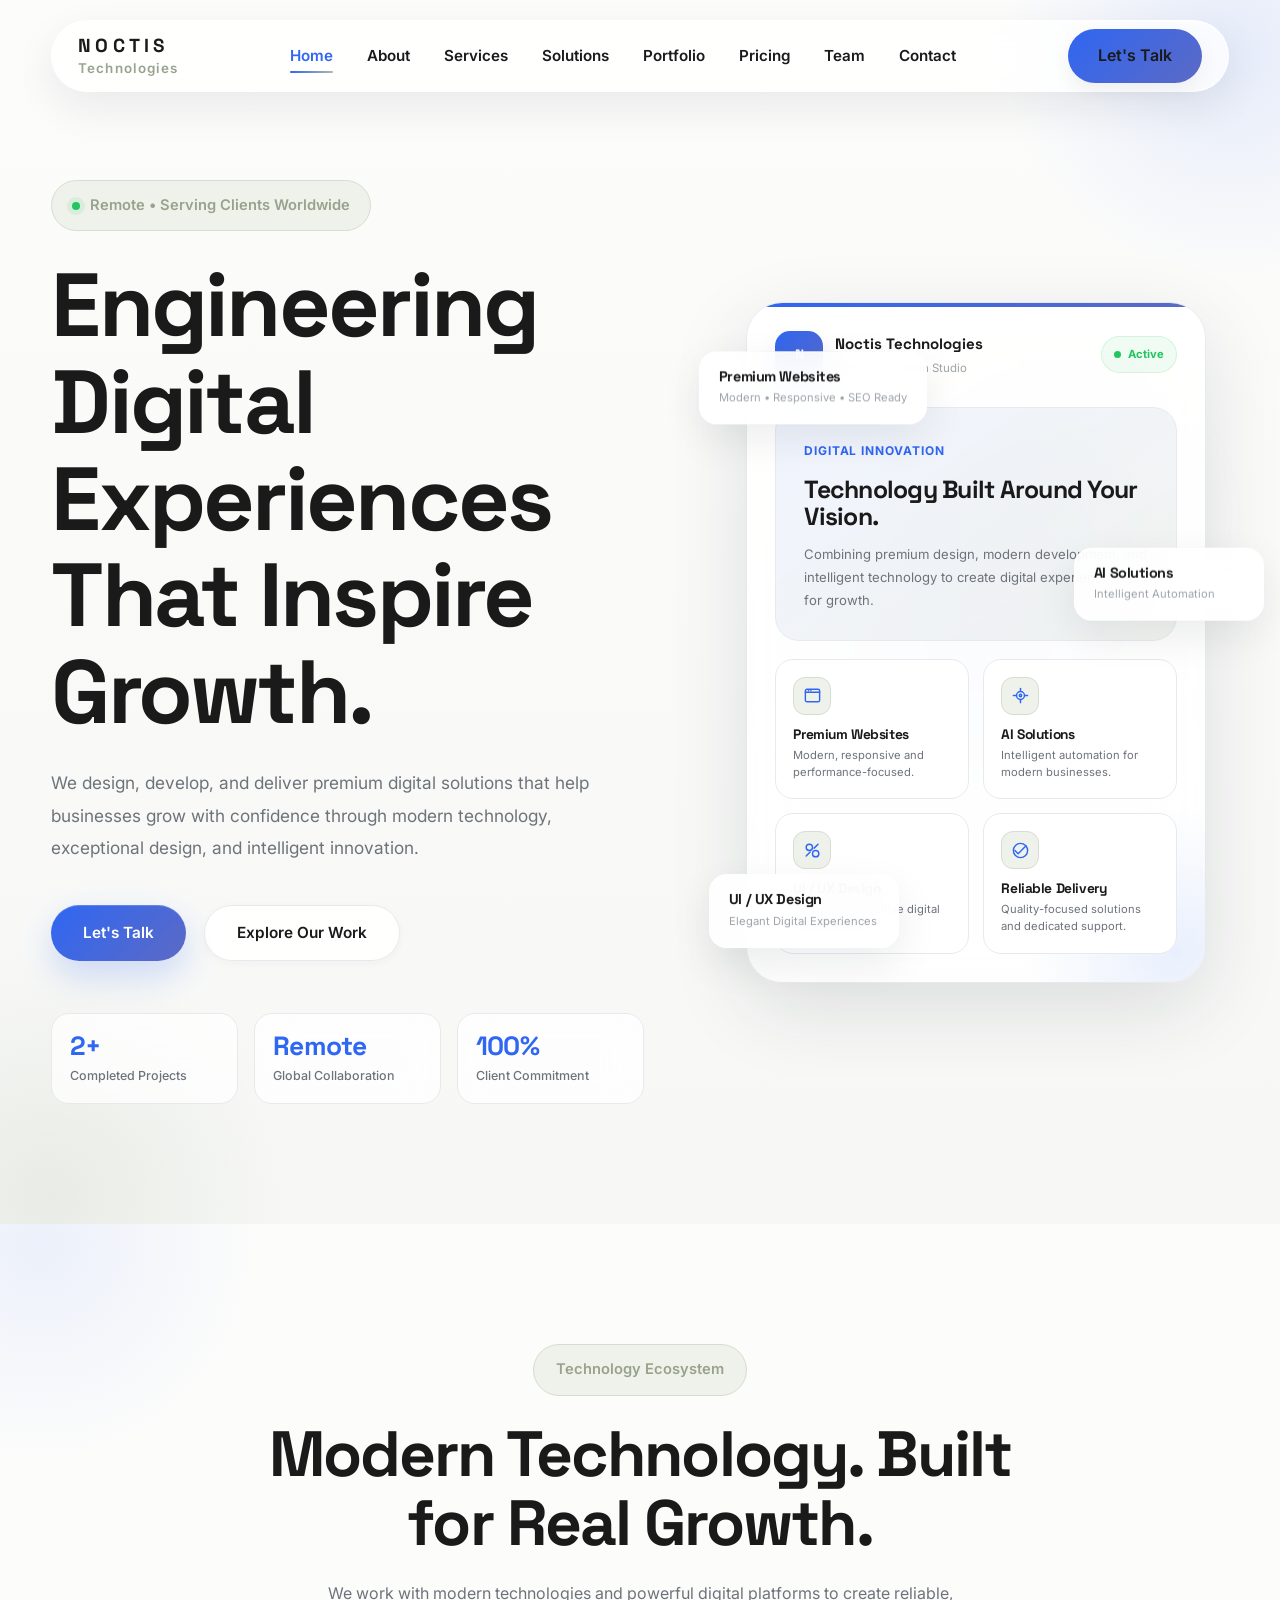
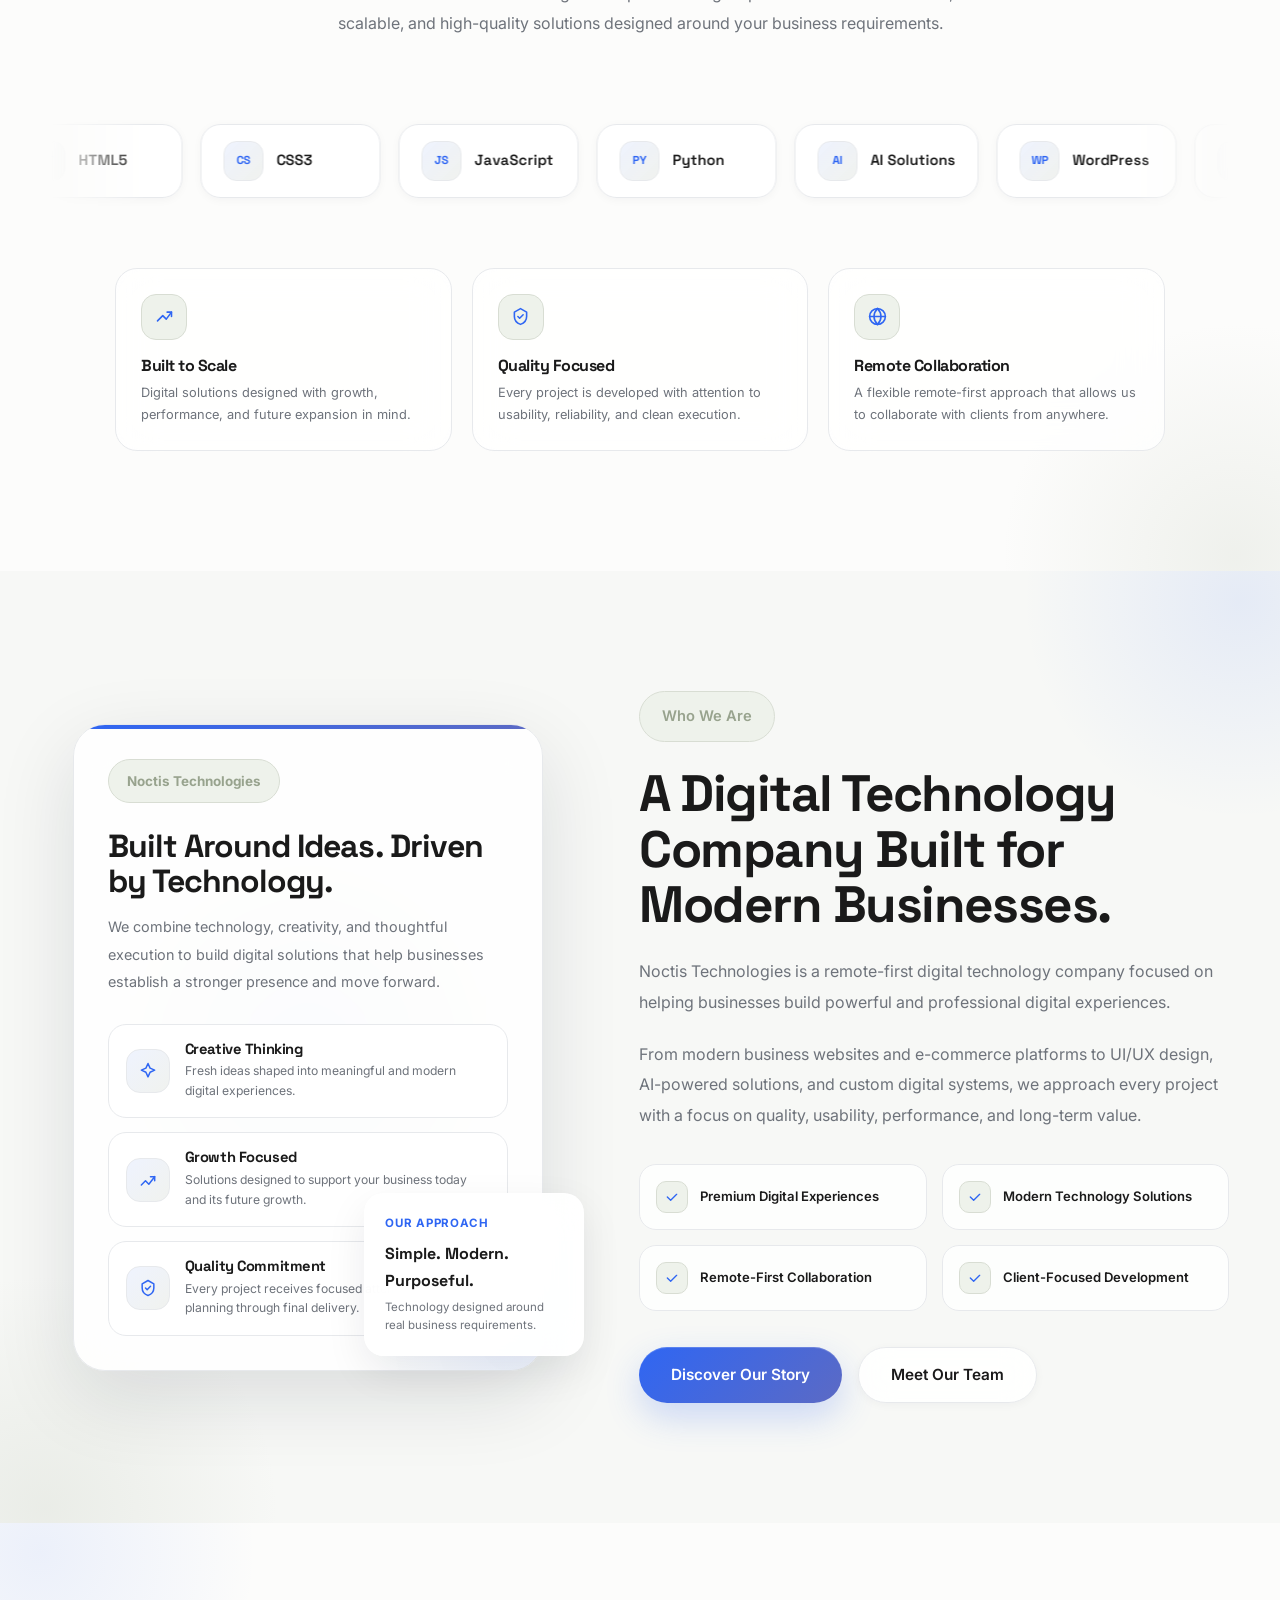
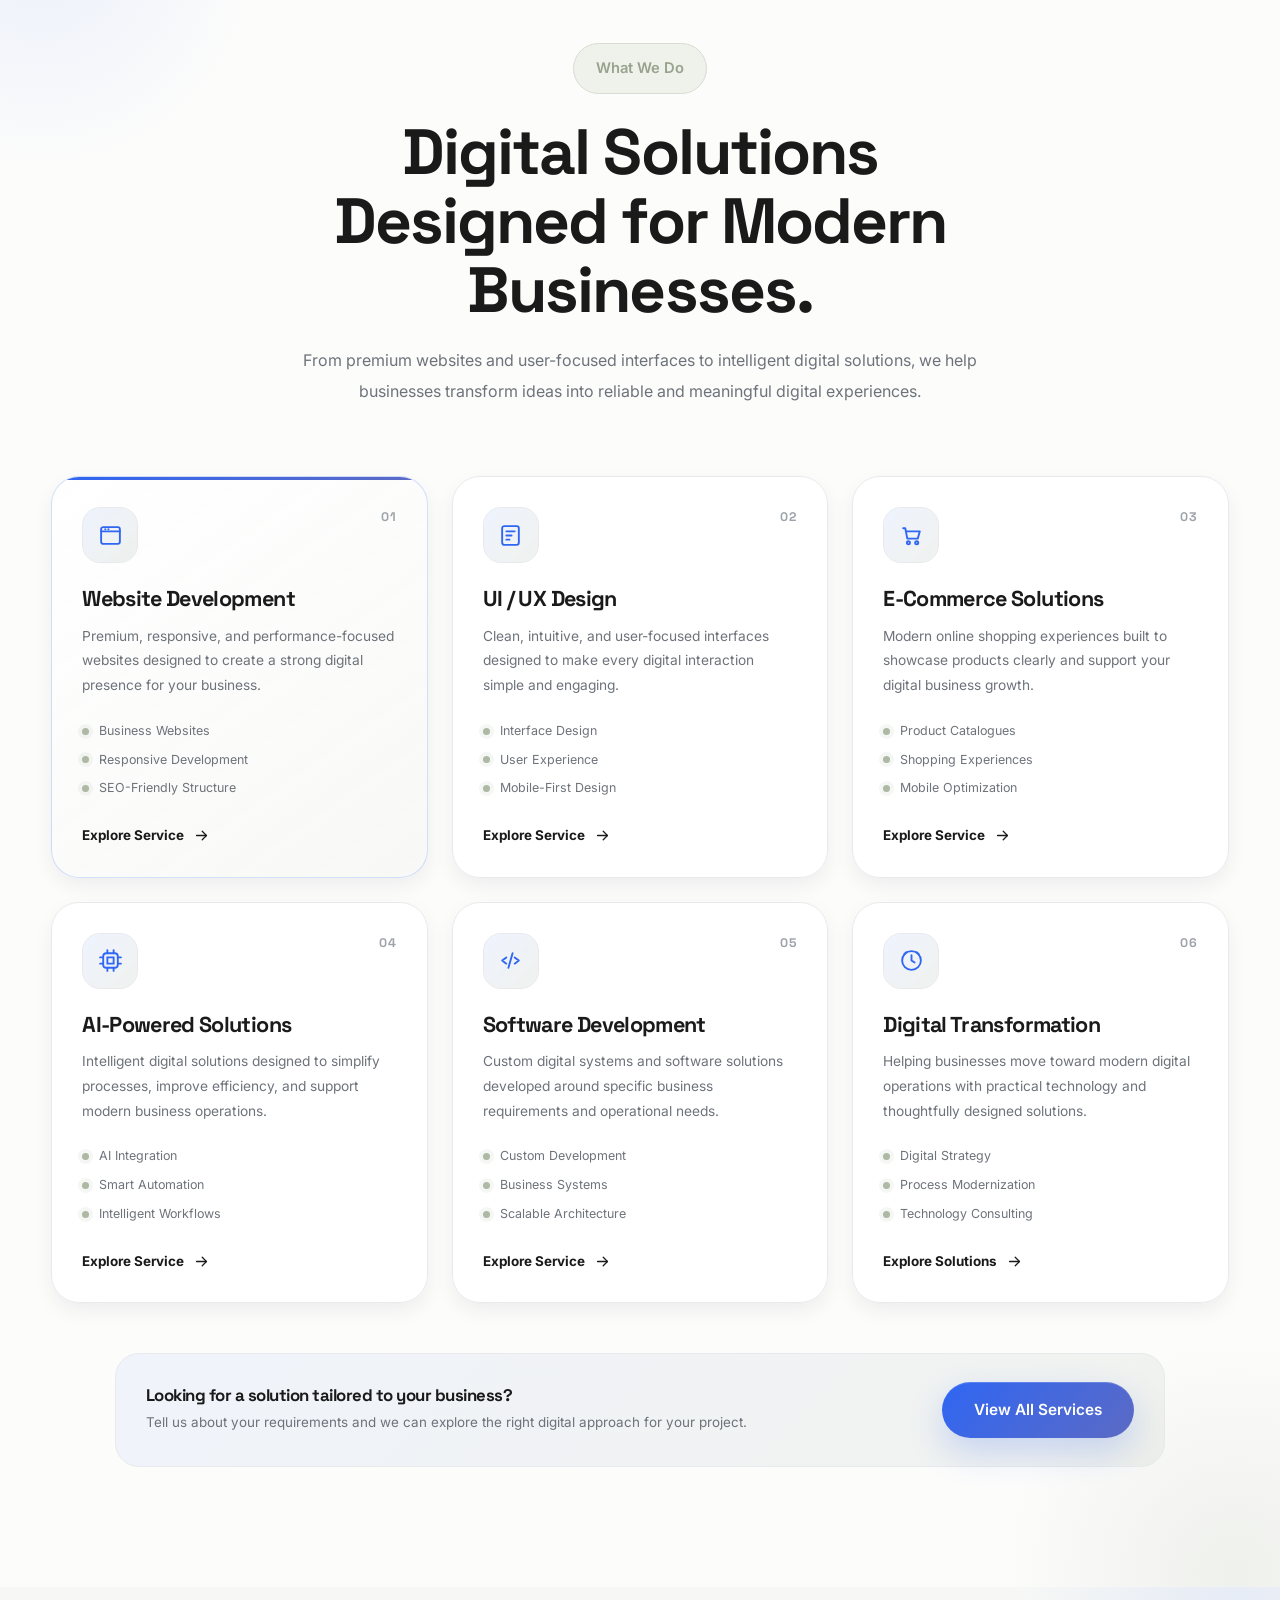
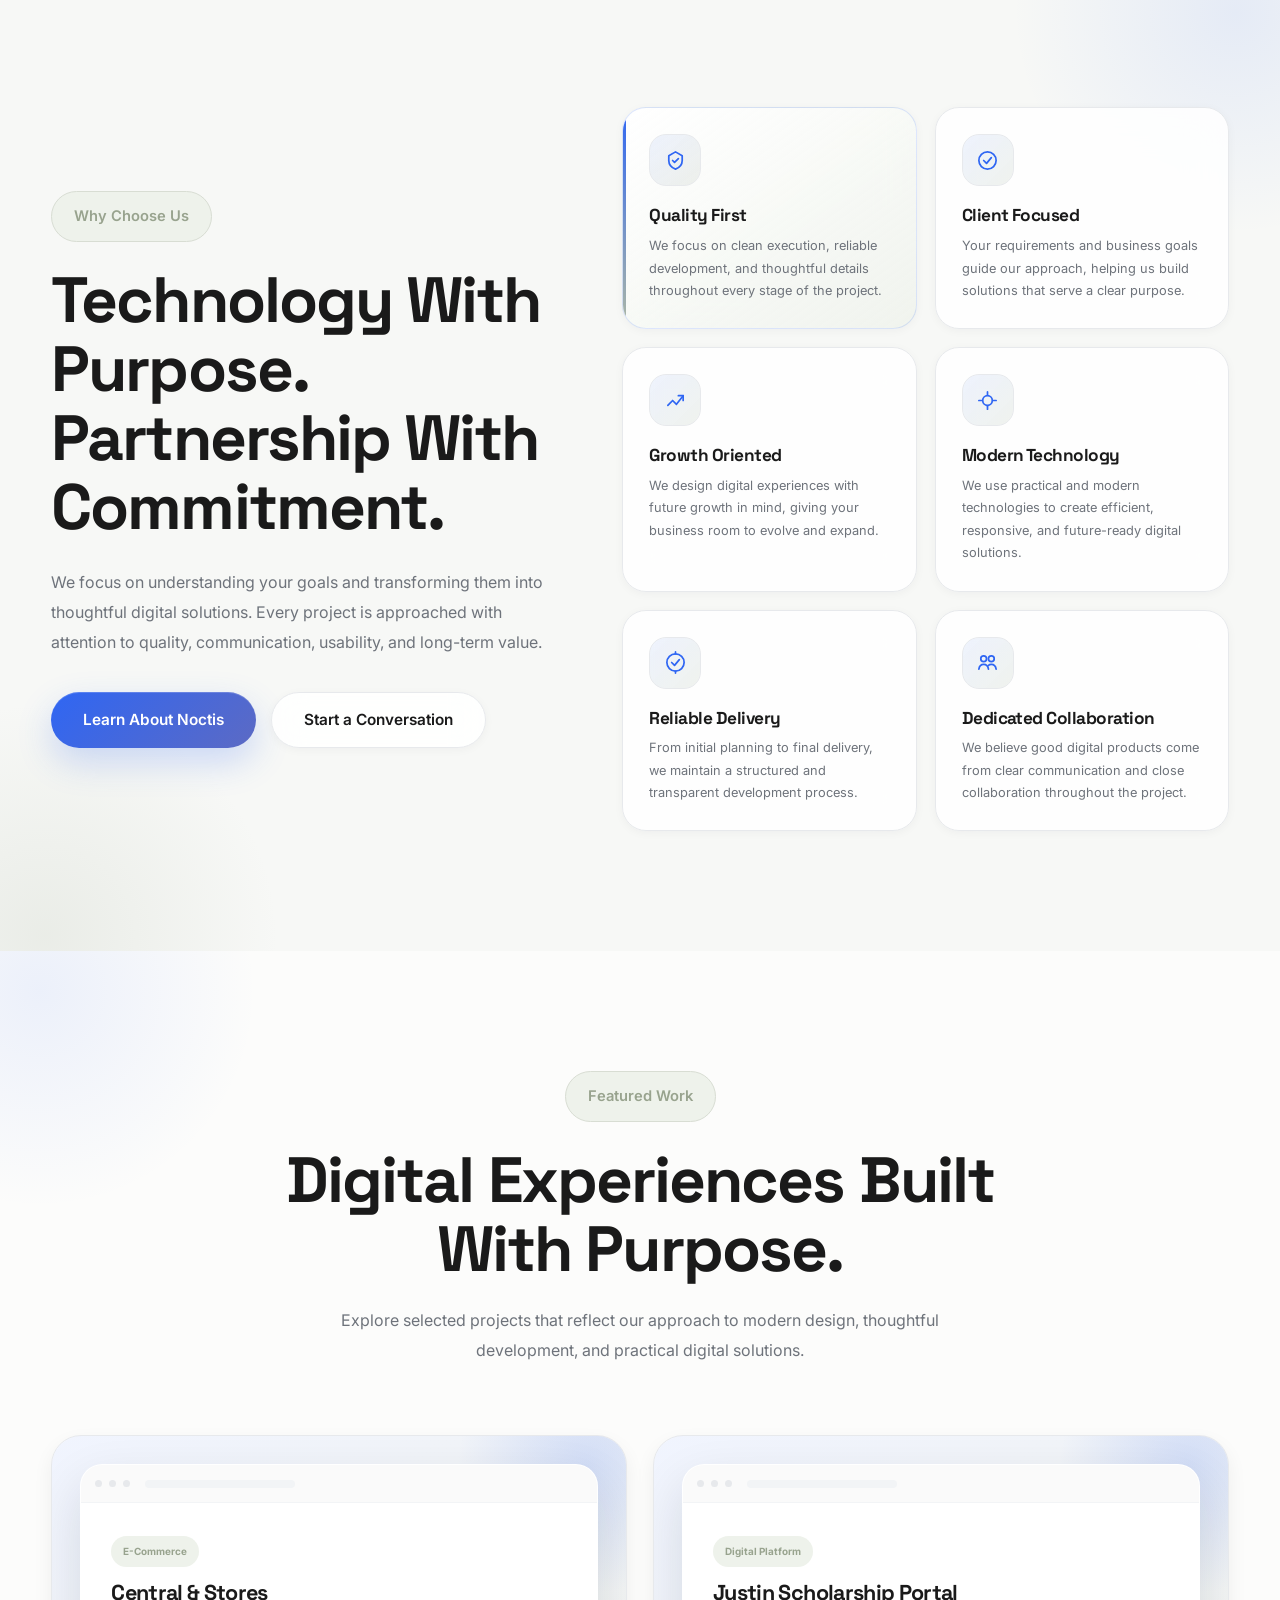
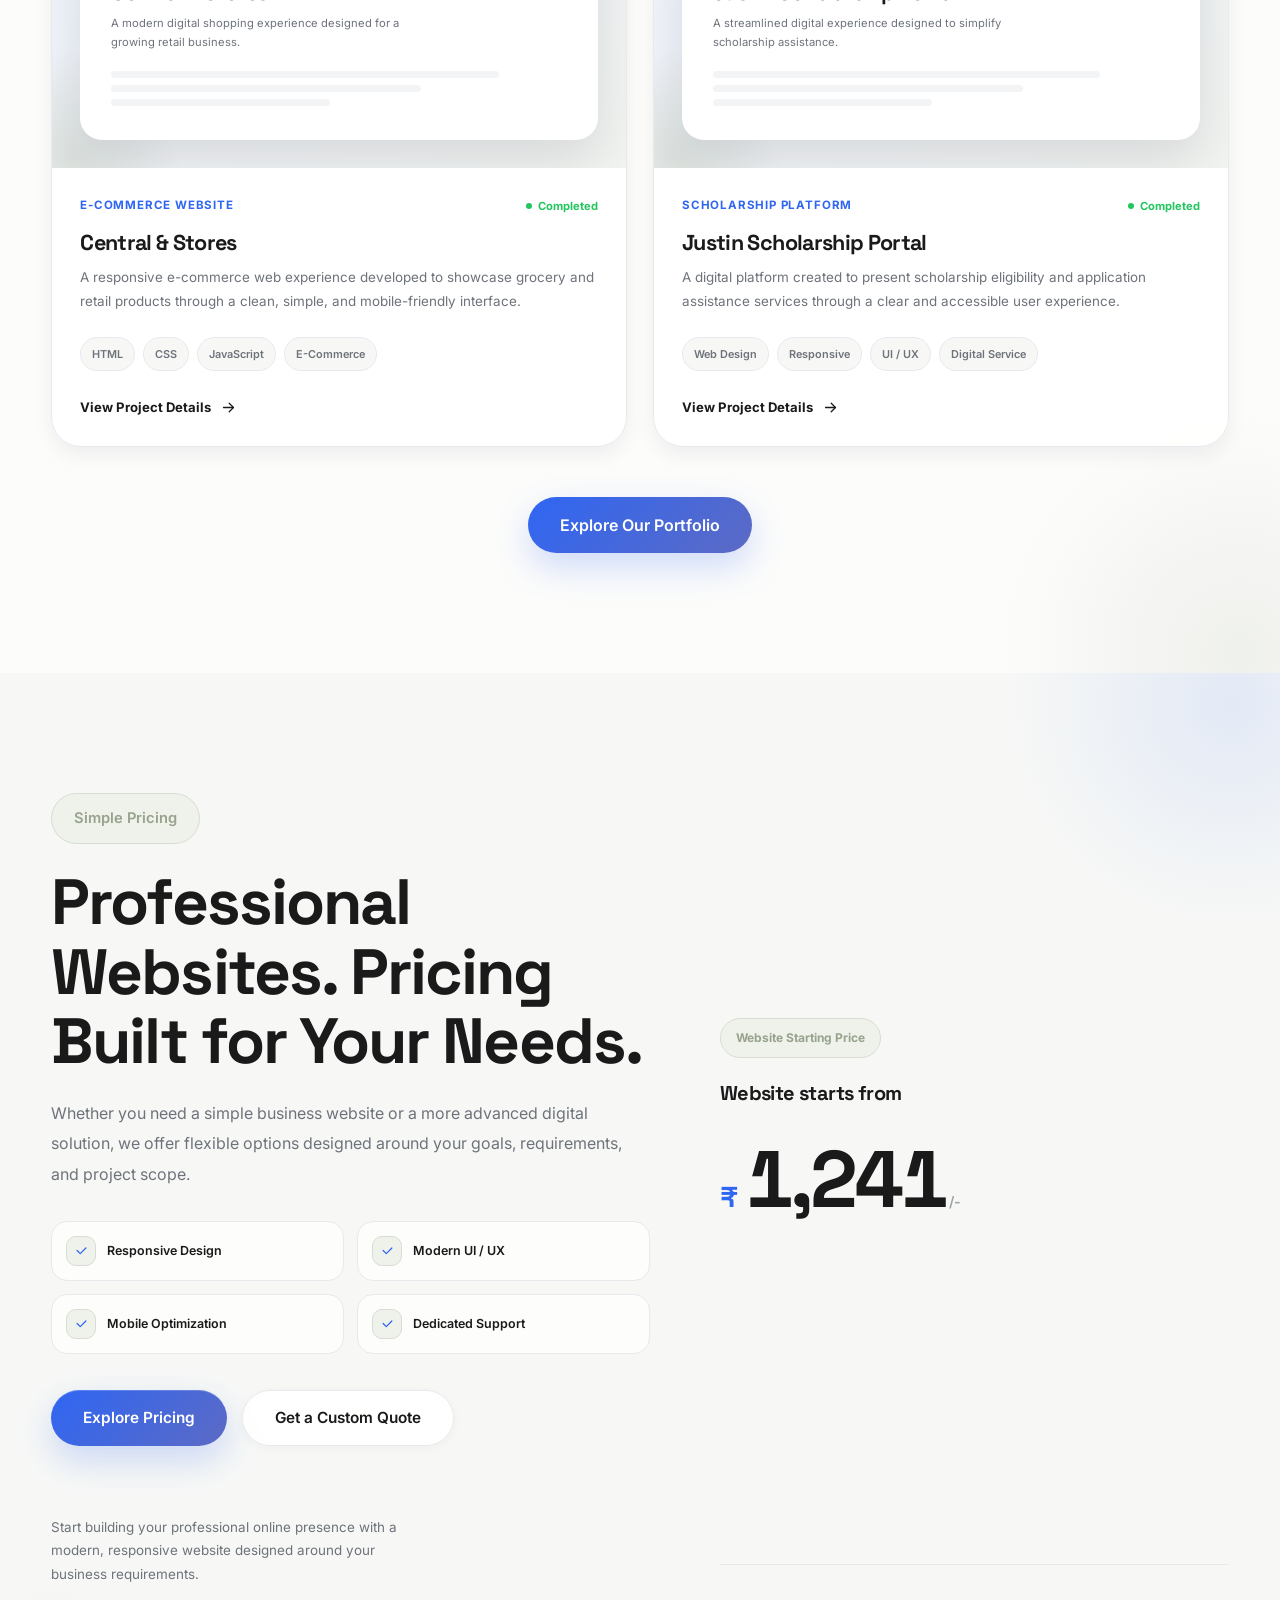
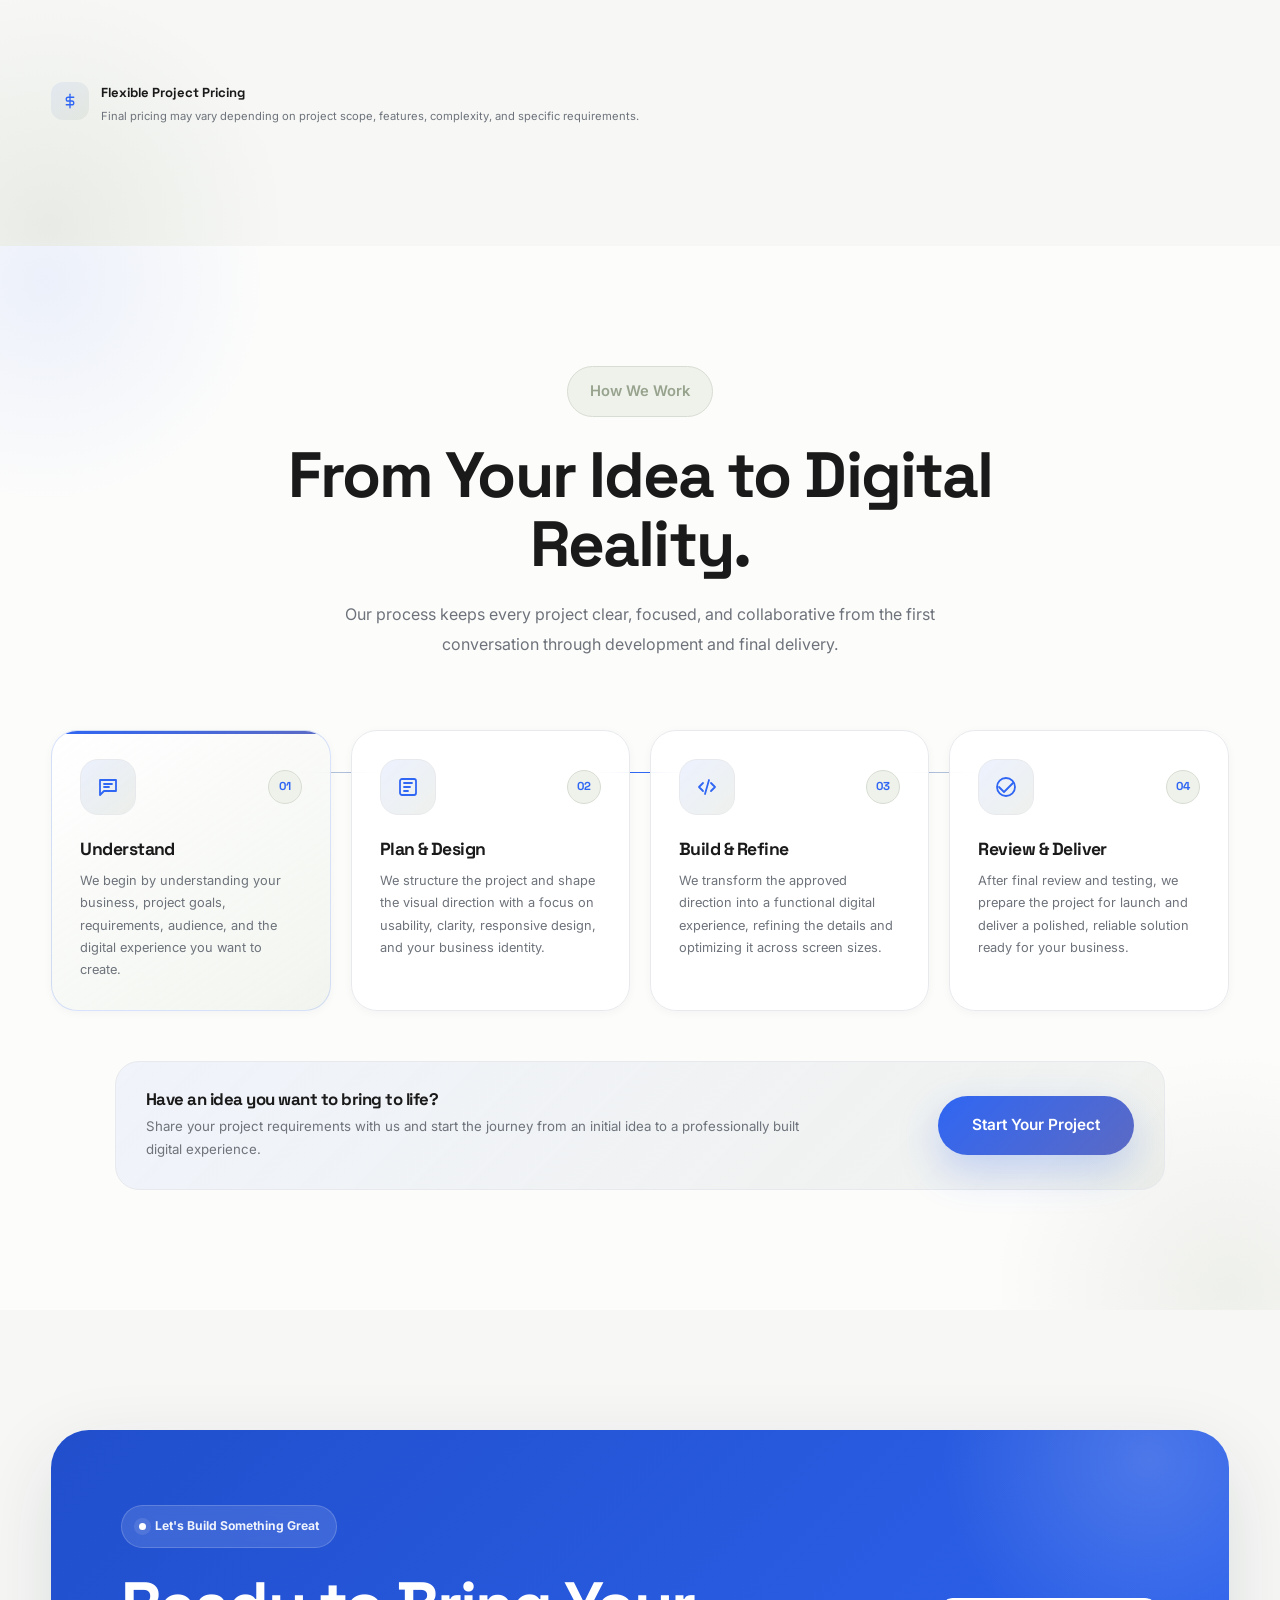
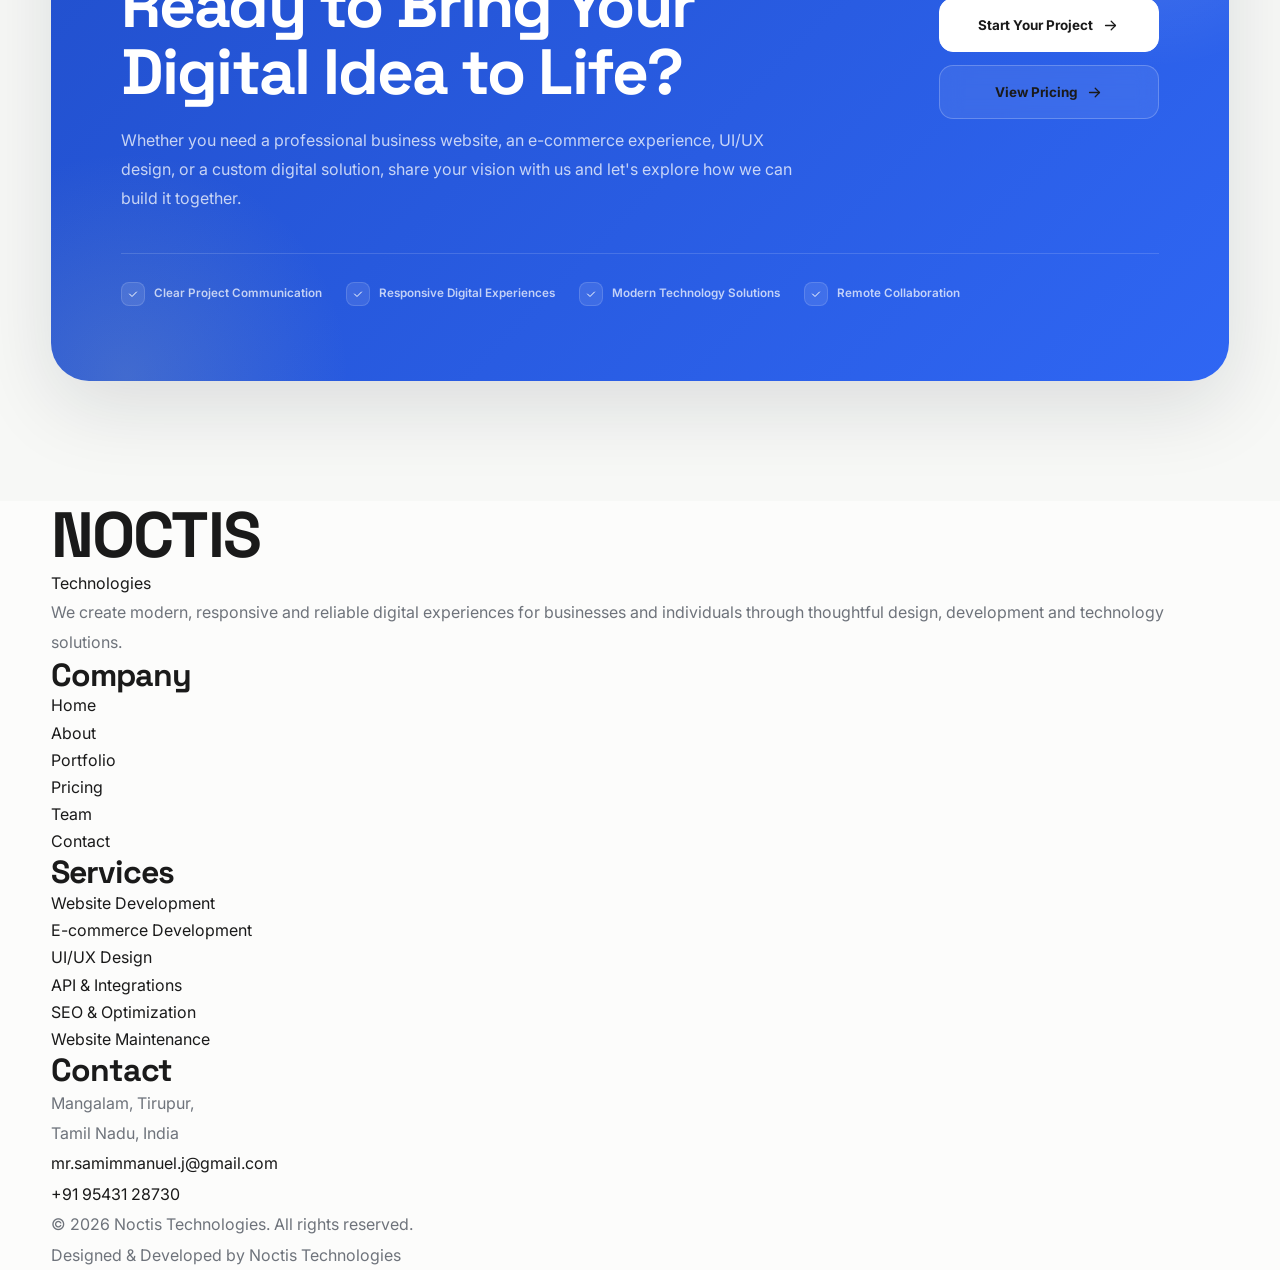
==== index.html @ 84b6fd51 "Add files via upload" ====
<!DOCTYPE html>
<html lang="en">
<html><!--==================================================
BASIC META
==================================================-->

<meta charset="UTF-8">

<meta name="viewport"
      content="width=device-width, initial-scale=1.0">

<meta http-equiv="X-UA-Compatible"
      content="IE=edge">

<meta name="theme-color"
      content="#2F66F3">

<meta name="description"
<!-- ==================================================
SEO
================================================== -->

<title>Noctis Technologies | Premium Website Development & Digital Solutions</title>

<meta name="google-site-verification" content="A7ccK12S5lemNciqip-s72KateKtj9omTggVW0_fXbI">

<meta name="description"
content="Noctis Technologies delivers premium website development, UI/UX design, AI-powered digital solutions, business websites, e-commerce platforms and custom web applications for businesses worldwide.">

<meta name="keywords"
content="Noctis Technologies, Website Development, Web Design, UI UX Design, AI Solutions, Business Website, E-Commerce Website, Digital Solutions, Tiruppur Web Developer, Dindigul Web Developer">

<meta name="robots"
content="index, follow, max-image-preview:large">

<meta name="author"
content="Noctis Technologies">

<meta name="theme-color"
content="#2F66F3">

<link rel="canonical"
href="https://www.noctistechnologies.gt.tc/">

<!-- Open Graph -->

<meta property="og:type"
content="website">

<meta property="og:site_name"
content="Noctis Technologies">

<meta property="og:title"
content="Noctis Technologies | Premium Website Development & Digital Solutions">

<meta property="og:description"
content="Engineering Digital Experiences That Inspire Growth. Premium websites, AI solutions and digital technology for modern businesses.">

<meta property="og:url"
content="https://www.noctistechnologies.gt.tc/">

<!-- Twitter -->

<meta name="twitter:card"
content="summary_large_image">

<meta name="twitter:title"
content="Noctis Technologies | Premium Website Development & Digital Solutions">

<meta name="twitter:description"
content="Premium websites, AI solutions and digital experiences built for businesses worldwide.">

<!-- Structured Data -->

<script type="application/ld+json">
{
  "@context":"https://schema.org",
  "@type":"ProfessionalService",
  "name":"Noctis Technologies",
  "url":"https://www.noctistechnologies.gt.tc/",
  "description":"Premium website development, UI/UX design, AI-powered digital solutions and business websites.",
  "founder":{
    "@type":"Person",
    "name":"Sam Immanuel J"
  },
  "areaServed":"Worldwide",
  "serviceType":[
    "Website Development",
    "UI/UX Design",
    "Business Website Development",
    "E-Commerce Development",
    "Landing Page Development",
    "Portfolio Website Development",
    "SEO",
    "AI Solutions"
  ]
}
</script>
<!--==================================================
GOOGLE FONTS
==================================================-->

<link rel="preconnect"
      href="https://fonts.googleapis.com">

<link rel="preconnect"
      href="https://fonts.gstatic.com"
      crossorigin>

<link href="https://fonts.googleapis.com/css2?family=Inter:wght@300;400;500;600;700;800&family=Space+Grotesk:wght@400;500;600;700&display=swap"
      rel="stylesheet">

  <link rel="stylesheet" href="navigation.css">
  
<link rel="stylesheet" href="footer.css">
  <link rel="stylesheet" href="button.css">

  

<!--==================================================
FAVICON
==================================================-->

<link rel="icon"
      type="image/svg+xml"
      href="favicon.svg">


<!--==================================================
CSS
==================================================-->

<style>

/*==================================================
ROOT VARIABLES
==================================================*/

:root{

    /*==================================================
    BRAND COLORS
    ==================================================*/

    --primary:#2F66F3;
    --primary-light:#5A8CFF;
    --primary-dark:#214FCC;

    --secondary:#5C6AC4;

    /*==================================================
    SAGE ACCENT
    ==================================================*/

    --sage:#AEB8A4;
    --sage-dark:#98A38E;
    --sage-light:#D8DDD3;
    --sage-soft:#EEF2EB;

    /*==================================================
    BACKGROUNDS
    ==================================================*/

    --background:#FCFCFB;
    --section:#F7F8F6;
    --surface:#FFFFFF;
    --card:#FFFFFF;

    /*==================================================
    TEXT
    ==================================================*/

    --text:#1A1A1A;
    --text-light:#6E737B;
    --text-muted:#9EA3AA;

    /*==================================================
    STATUS
    ==================================================*/

    --success:#22C55E;
    --warning:#F59E0B;
    --danger:#EF4444;

    /*==================================================
    BORDERS
    ==================================================*/

    --border:#E7E9EC;
    --divider:#F2F4F6;

    /*==================================================
    SHADOWS
    ==================================================*/

    --shadow-xs:0 2px 10px rgba(17,24,39,.04);

    --shadow-sm:0 8px 20px rgba(17,24,39,.06);

    --shadow:0 15px 40px rgba(17,24,39,.08);

    --shadow-lg:0 25px 80px rgba(17,24,39,.12);

    /*==================================================
    GLOW
    ==================================================*/

    --blue-glow:0 0 60px rgba(47,102,243,.18);

    --sage-glow:0 0 60px rgba(174,184,164,.20);

    /*==================================================
    GLASS
    ==================================================*/

    --glass:rgba(255,255,255,.72);

    --glass-border:rgba(255,255,255,.65);

    --blur:blur(22px);

    /*==================================================
    BORDER RADIUS
    ==================================================*/

    --radius-xs:12px;
    --radius-sm:18px;
    --radius:24px;
    --radius-lg:32px;
    --radius-xl:40px;

    /*==================================================
    SPACING
    ==================================================*/

    --space-1:8px;
    --space-2:16px;
    --space-3:24px;
    --space-4:32px;
    --space-5:48px;
    --space-6:64px;
    --space-7:96px;
    --space-8:120px;

    /*==================================================
    LAYOUT
    ==================================================*/

    --container:1320px;

    --header-height:90px;

    /*==================================================
    ANIMATION
    ==================================================*/

    --transition:.35s ease;

}

/* =========================
   GLOBAL LINK STYLES
========================= */

a,
a:link,
a:visited{
    color:var(--text) !important;
    text-decoration:none !important;
}

a:hover{
    color:var(--primary) !important;
}

nav a,
.mobile-menu a,
.footer a{
    color:var(--text) !important;
}

nav a.active,
.mobile-menu a.active{
    color:var(--primary) !important;
}

*{
    -webkit-tap-highlight-color:transparent;
  }

/*==================================================
RESET
==================================================*/

*,
*::before,
*::after{

    margin:0;

    padding:0;

    box-sizing:border-box;

}


html{

    font-size:16px;

    scroll-behavior:smooth;

    scroll-padding-top:var(--header-height);

}


body{

    font-family:"Inter",sans-serif;

    background:var(--background);

    color:var(--text);

    line-height:1.7;

    overflow-x:hidden;

    text-rendering:optimizeLegibility;

    -webkit-font-smoothing:antialiased;

    -moz-osx-font-smoothing:grayscale;

}


/*==================================================
TYPOGRAPHY
==================================================*/

h1,
h2,
h3,
h4,
h5,
h6{

    font-family:"Space Grotesk",sans-serif;

    font-weight:700;

    color:var(--text);

    line-height:1.08;

    letter-spacing:-.03em;

}


h1{

    font-size:clamp(3rem,8vw,6rem);

}


h2{

    font-size:clamp(2.3rem,5vw,4rem);

}


h3{

    font-size:clamp(1.45rem,3vw,2rem);

}


h4{

    font-size:1.15rem;

}


p{

    color:var(--text-light);

    font-size:1rem;

    line-height:1.9;

}


small{

    color:var(--text-muted);

}


strong{

    color:var(--text);

}


/*==================================================
ELEMENTS
==================================================*/

a{

    text-decoration:none;

    color:inherit;

    transition:var(--transition);

}


ul{

    list-style:none;

}


img{

    display:block;

    width:100%;

    height:auto;

}


svg{

    display:block;

    flex-shrink:0;

}


button{

    border:none;

    outline:none;

    background:none;

    font:inherit;

    cursor:pointer;

}


input,
textarea,
select{

    width:100%;

    border:none;

    outline:none;

    background:none;

    font:inherit;

}


/*==================================================
MAIN LAYOUT
==================================================*/

.container{

    width:min(92%,var(--container));

    margin-inline:auto;

}


section{

    position:relative;

    padding:120px 0;

}


/*==================================================
SHARED SECTION HEADING
==================================================*/

.section-heading{

    position:relative;

    z-index:2;

    max-width:760px;

    margin:0 auto 70px;

    text-align:center;

}


.section-badge{

    display:inline-flex;

    align-items:center;

    justify-content:center;

    padding:12px 22px;

    margin-bottom:24px;

    border-radius:999px;

    background:var(--sage-soft);

    border:1px solid var(--sage-light);

    color:var(--sage-dark);

    font-size:.92rem;

    font-weight:600;

}


.section-heading h2{

    margin-bottom:20px;

}


.section-heading p{

    max-width:680px;

    margin:auto;

}


/*==================================================
PRIMARY BUTTON
==================================================*/

.btn-primary{

    position:relative;

    display:inline-flex;

    align-items:center;

    justify-content:center;

    min-height:54px;

    padding:0 30px;

    border-radius:999px;

    background:linear-gradient(
        135deg,
        var(--primary),
        var(--secondary)
    );

    color:#fff;

    font-weight:600;

    box-shadow:var(--shadow-sm);

    transition:var(--transition);

    overflow:hidden;

}


.btn-primary:hover{

    transform:translateY(-4px);

    box-shadow:var(--shadow-lg);

}


/*==================================================
SECONDARY BUTTON
==================================================*/

.btn-secondary{

    position:relative;

    display:inline-flex;

    align-items:center;

    justify-content:center;

    min-height:54px;

    padding:0 30px;

    border-radius:999px;

    border:1px solid var(--border);

    background:#fff;

    color:var(--text);

    font-weight:600;

    transition:var(--transition);

    overflow:hidden;

}


.btn-secondary:hover{

    color:var(--primary);

    border-color:var(--primary);

    transform:translateY(-4px);

    box-shadow:var(--shadow-sm);

}


/*==================================================
TEXT SELECTION
==================================================*/

::selection{

    background:var(--primary);

    color:#fff;

}


/*==================================================
SCROLLBAR
==================================================*/

::-webkit-scrollbar{

    width:10px;

}


::-webkit-scrollbar-track{

    background:var(--section);

}


::-webkit-scrollbar-thumb{

    background:linear-gradient(
        var(--primary),
        var(--sage)
    );

    border-radius:999px;

}


/*==================================================
ACCESSIBILITY FOCUS
==================================================*/

:focus-visible{

    outline:3px solid rgba(47,102,243,.35);

    outline-offset:4px;

}


/*==================================================
GLOBAL RESPONSIVE
==================================================*/

@media(max-width:992px){

    .container{

        width:94%;

    }

}


@media(max-width:768px){

    section{

        padding:90px 0;

    }

}


@media(max-width:480px){

    html{

        font-size:15px;

    }

    section{

        padding:75px 0;

    }

    .section-heading{

        margin-bottom:50px;

    }

}
  /*==================================================
HEADER
==================================================*/

.header{

    position:fixed;

    top:0;

    left:0;

    width:100%;

    z-index:1000;

    padding:20px 0;

    transition:all .35s ease;

}

.header.scrolled{

    padding:14px 0;

}


/*==================================================
NAVBAR
==================================================*/

.navbar{

    display:flex;

    align-items:center;

    justify-content:space-between;

    gap:40px;

    height:72px;

    padding:0 26px;

    background:rgba(255,255,255,.78);

    backdrop-filter:blur(24px);

    -webkit-backdrop-filter:blur(24px);

    border:1px solid rgba(255,255,255,.65);

    border-radius:999px;

    box-shadow:
    var(--shadow),
    inset 0 1px rgba(255,255,255,.9);

}


/*==================================================
BRAND / LOGO
==================================================*/

.brand{

    display:flex;

    align-items:center;

    gap:14px;

    flex-shrink:0;

}

.brand img{

    width:48px;

    height:48px;

    object-fit:contain;

}


/*==================================================
BRAND TEXT
==================================================*/

.brand-text{

    display:flex;

    flex-direction:column;

    line-height:1;

}

.brand-title{

    font-family:"Space Grotesk",sans-serif;

    font-size:1.18rem;

    font-weight:700;

    letter-spacing:.22em;

    color:var(--text);

    text-transform:uppercase;

}

.brand-subtitle{

    margin-top:6px;

    font-size:.84rem;

    font-weight:600;

    color:var(--sage-dark);

    letter-spacing:.08em;

}


/*==================================================
DESKTOP NAVIGATION
==================================================*/

.nav-links{

    display:flex;

    align-items:center;

    gap:34px;

}

.nav-links li{

    list-style:none;

}

.nav-links a{

    position:relative;

    font-size:.95rem;

    font-weight:600;

    color:var(--text-light);

    transition:.35s;

}

.nav-links a:hover,
.nav-links a.active{

    color:var(--primary);

}


/*==================================================
NAVIGATION UNDERLINE
==================================================*/

.nav-links a::after{

    content:"";

    position:absolute;

    left:0;

    bottom:-8px;

    width:0;

    height:2px;

    border-radius:999px;

    background:linear-gradient(
        90deg,
        var(--primary),
        var(--sage)
    );

    transition:.35s;

}

.nav-links a:hover::after,
.nav-links a.active::after{

    width:100%;

}


/*==================================================
NAVIGATION RIGHT AREA
==================================================*/

.nav-right{

    display:flex;

    align-items:center;

    gap:16px;

}


/*==================================================
MENU TOGGLE
==================================================*/

.menu-toggle{

    display:none;

    width:52px;

    height:52px;

    align-items:center;

    justify-content:center;

    flex-shrink:0;

    border-radius:50%;

    background:#fff;

    color:var(--text);

    border:1px solid var(--border);

    box-shadow:var(--shadow-xs);

    transition:.35s;

}

.menu-toggle:hover{

    transform:scale(1.05);

    border-color:var(--primary);

    color:var(--primary);

}


/*==================================================
PREMIUM MOBILE MENU
==================================================*/

.mobile-menu{

    position:fixed;

    inset:0;

    width:100%;

    height:100vh;

    height:100dvh;

    background:rgba(252,252,251,.98);

    backdrop-filter:blur(28px);

    -webkit-backdrop-filter:blur(28px);

    transform:translateX(100%);

    transition:.45s ease;

    z-index:9999;

    overflow-y:auto;

    padding:100px 30px 40px;

}

.mobile-menu.active{

    transform:translateX(0);

}


/*==================================================
MOBILE MENU NAVIGATION
==================================================*/

.mobile-menu nav{

    display:flex;

    flex-direction:column;

    max-width:700px;

    margin:auto;

}

.mobile-menu nav a{

    display:flex;

    align-items:center;

    justify-content:space-between;

    padding:22px 0;

    font-family:"Space Grotesk",sans-serif;

    font-size:1.25rem;

    font-weight:600;

    color:var(--text);

    border-bottom:1px solid var(--divider);

    transition:.3s;

}

.mobile-menu nav a:hover{

    color:var(--primary);

    padding-left:10px;

}

.mobile-menu nav a.active{

    color:var(--primary);

}


/*==================================================
MOBILE MENU CTA
==================================================*/

.mobile-menu .btn-primary{

    margin-top:34px;

    width:100%;

    border-bottom:none;

    color:#fff;

}

.mobile-menu .btn-primary:hover{

    color:#fff;

    padding-left:0;

}


/*==================================================
SCROLL PROGRESS
==================================================*/

.scroll-progress{

    position:fixed;

    top:0;

    left:0;

    width:0;

    height:3px;

    background:linear-gradient(
        90deg,
        var(--primary),
        var(--secondary)
    );

    z-index:10001;

}


/*==================================================
HEADER RESPONSIVE
==================================================*/

@media(max-width:1100px){

    .nav-links{

        display:none;

    }

    .menu-toggle{

        display:flex;

    }

    .nav-right .btn-primary{

        display:none;

    }

}


@media(max-width:768px){

    .header{

        padding:14px 0;

    }

    .navbar{

        height:66px;

        padding:0 18px;

        border-radius:24px;

    }

    .brand-title{

        font-size:1.05rem;

    }

    .brand-subtitle{

        font-size:.78rem;

    }

    .mobile-menu{

        padding:90px 24px 30px;

    }

}


@media(max-width:480px){

    .navbar{

        padding:0 14px;

    }

    .mobile-menu nav a{

        font-size:1.15rem;

        padding:18px 0;

    }

    .menu-toggle{

        width:48px;

        height:48px;

    }

}


@media(max-width:360px){

    .brand-title{

        font-size:.95rem;

        letter-spacing:.18em;

    }

    .brand-subtitle{

        font-size:.72rem;

    }

    .menu-toggle{

        width:44px;

        height:44px;

    }

  }
  /*==================================================
HOMEPAGE HERO
==================================================*/

.hero{

    position:relative;

    overflow:hidden;

    padding:180px 0 120px;

    background:linear-gradient(
        180deg,
        var(--background),
        var(--section)
    );

}


/*==================================================
HERO BACKGROUND DECORATION
==================================================*/

.hero::before{

    content:"";

    position:absolute;

    top:-180px;

    right:-180px;

    width:460px;

    height:460px;

    border-radius:50%;

    background:radial-gradient(
        rgba(47,102,243,.11),
        transparent 70%
    );

    pointer-events:none;

}

.hero::after{

    content:"";

    position:absolute;

    bottom:-220px;

    left:-200px;

    width:500px;

    height:500px;

    border-radius:50%;

    background:radial-gradient(
        rgba(174,184,164,.20),
        transparent 70%
    );

    pointer-events:none;

}


/*==================================================
HERO WRAPPER
==================================================*/

.hero-wrapper{

    position:relative;

    z-index:2;

    display:grid;

    grid-template-columns:1.08fr .92fr;

    gap:80px;

    align-items:center;

}


/*==================================================
HERO CONTENT
==================================================*/

.hero-content{

    position:relative;

    z-index:2;

}


/*==================================================
HERO BADGE
==================================================*/

.hero-badge{

    display:inline-flex;

    align-items:center;

    gap:10px;

    padding:12px 20px;

    margin-bottom:26px;

    border-radius:999px;

    background:var(--sage-soft);

    border:1px solid var(--sage-light);

    color:var(--sage-dark);

    font-size:.92rem;

    font-weight:600;

}


/*==================================================
HERO BADGE STATUS DOT
==================================================*/

.hero-badge::before{

    content:"";

    width:8px;

    height:8px;

    flex-shrink:0;

    border-radius:50%;

    background:var(--success);

    box-shadow:
        0 0 0 5px rgba(34,197,94,.10);

}


/*==================================================
HERO HEADING
==================================================*/

.hero-content h1{

    max-width:760px;

    margin-bottom:26px;

    font-size:clamp(3.2rem,7vw,5.8rem);

}


/*==================================================
HERO DESCRIPTION
==================================================*/

.hero-content > p{

    max-width:680px;

    margin-bottom:40px;

    font-size:1.08rem;

}


/*==================================================
HERO BUTTONS
==================================================*/

.hero-buttons{

    display:flex;

    flex-wrap:wrap;

    gap:18px;

    margin-bottom:52px;

}


/*==================================================
HERO STATS
==================================================*/

.hero-info{

    display:grid;

    grid-template-columns:repeat(3,minmax(0,1fr));

    gap:16px;

    max-width:700px;

}


/*==================================================
HERO STAT ITEM
==================================================*/

.hero-item{

    position:relative;

    min-width:0;

    padding:18px;

    border-radius:18px;

    background:rgba(255,255,255,.72);

    backdrop-filter:blur(18px);

    -webkit-backdrop-filter:blur(18px);

    border:1px solid var(--border);

    transition:var(--transition);

}

.hero-item:hover{

    transform:translateY(-4px);

    border-color:rgba(47,102,243,.20);

    box-shadow:var(--shadow-xs);

}

.hero-item h3{

    margin-bottom:6px;

    color:var(--primary);

    font-size:1.65rem;

}

.hero-item span{

    display:block;

    color:var(--text-light);

    font-size:.78rem;

    font-weight:500;

    line-height:1.5;

}


/*==================================================
HERO VISUAL
==================================================*/

.hero-visual{

    position:relative;

    display:flex;

    align-items:center;

    justify-content:center;

    min-height:620px;

}


/*==================================================
HERO VISUAL GLOW
==================================================*/

.hero-circle{

    position:absolute;

    border-radius:50%;

    pointer-events:none;

}

.hero-circle-one{

    width:430px;

    height:430px;

    background:radial-gradient(
        circle,
        rgba(47,102,243,.13),
        rgba(47,102,243,.02) 55%,
        transparent 72%
    );

    filter:blur(10px);

}

.hero-circle-two{

    width:330px;

    height:330px;

    top:50px;

    right:0;

    background:radial-gradient(
        circle,
        rgba(174,184,164,.24),
        rgba(174,184,164,.05) 55%,
        transparent 72%
    );

    filter:blur(12px);

}


/*==================================================
MAIN HERO VISUAL CARD
==================================================*/

.hero-illustration{

    position:relative;

    z-index:2;

    width:100%;

    max-width:460px;

    min-height:520px;

    padding:28px;

    border-radius:36px;

    background:rgba(255,255,255,.86);

    backdrop-filter:blur(24px);

    -webkit-backdrop-filter:blur(24px);

    border:1px solid var(--border);

    box-shadow:var(--shadow-lg);

    overflow:hidden;

}


/*==================================================
HERO VISUAL TOP LINE
==================================================*/

.hero-illustration::before{

    content:"";

    position:absolute;

    top:0;

    left:0;

    width:100%;

    height:4px;

    background:linear-gradient(
        90deg,
        var(--primary),
        var(--secondary)
    );

}


/*==================================================
HERO VISUAL INNER BACKGROUND
==================================================*/

.hero-illustration::after{

    content:"";

    position:absolute;

    width:300px;

    height:300px;

    right:-120px;

    bottom:-120px;

    border-radius:50%;

    background:radial-gradient(
        rgba(47,102,243,.10),
        transparent 70%
    );

    pointer-events:none;

}


/*==================================================
HERO VISUAL HEADER
==================================================*/

.hero-visual-header{

    position:relative;

    z-index:2;

    display:flex;

    align-items:center;

    justify-content:space-between;

    gap:20px;

    margin-bottom:28px;

}


/*==================================================
HERO VISUAL BRAND
==================================================*/

.hero-visual-brand{

    display:flex;

    align-items:center;

    gap:12px;

}

.hero-visual-logo{

    display:flex;

    align-items:center;

    justify-content:center;

    width:48px;

    height:48px;

    flex-shrink:0;

    border-radius:15px;

    background:linear-gradient(
        135deg,
        var(--primary),
        var(--secondary)
    );

    color:#fff;

    font-family:"Space Grotesk",sans-serif;

    font-size:.85rem;

    font-weight:700;

    box-shadow:var(--shadow-sm);

}

.hero-visual-brand-text strong{

    display:block;

    margin-bottom:3px;

    font-family:"Space Grotesk",sans-serif;

    font-size:.94rem;

}

.hero-visual-brand-text span{

    display:block;

    color:var(--text-muted);

    font-size:.72rem;

}


/*==================================================
HERO VISUAL STATUS
==================================================*/

.hero-visual-status{

    display:flex;

    align-items:center;

    gap:7px;

    padding:8px 12px;

    border-radius:999px;

    background:rgba(34,197,94,.07);

    border:1px solid rgba(34,197,94,.14);

    color:var(--success);

    font-size:.7rem;

    font-weight:700;

}

.hero-visual-status::before{

    content:"";

    width:7px;

    height:7px;

    border-radius:50%;

    background:var(--success);

}


/*==================================================
HERO VISUAL MAIN PANEL
==================================================*/

.hero-main-panel{

    position:relative;

    z-index:2;

    padding:28px;

    margin-bottom:18px;

    border-radius:24px;

    background:linear-gradient(
        145deg,
        rgba(47,102,243,.07),
        rgba(174,184,164,.15)
    );

    border:1px solid var(--border);

}

.hero-panel-label{

    display:inline-flex;

    margin-bottom:16px;

    color:var(--primary);

    font-size:.75rem;

    font-weight:700;

    text-transform:uppercase;

    letter-spacing:.07em;

}

.hero-main-panel h3{

    margin-bottom:12px;

    font-size:1.55rem;

}

.hero-main-panel p{

    margin:0;

    font-size:.82rem;

    line-height:1.75;

}


/*==================================================
HERO VISUAL SERVICE GRID
==================================================*/

.hero-service-grid{

    position:relative;

    z-index:2;

    display:grid;

    grid-template-columns:repeat(2,minmax(0,1fr));

    gap:14px;

}


/*==================================================
HERO MINI SERVICE CARD
==================================================*/

.hero-service-item{

    min-width:0;

    padding:17px;

    border-radius:18px;

    background:#fff;

    border:1px solid var(--border);

    transition:var(--transition);

}

.hero-service-item:hover{

    transform:translateY(-4px);

    border-color:rgba(47,102,243,.20);

    box-shadow:var(--shadow-xs);

}

.hero-service-icon{

    display:flex;

    align-items:center;

    justify-content:center;

    width:38px;

    height:38px;

    margin-bottom:12px;

    border-radius:12px;

    background:var(--sage-soft);

    border:1px solid var(--sage-light);

    color:var(--primary);

}

.hero-service-icon svg{

    width:19px;

    height:19px;

    stroke:currentColor;

}

.hero-service-item h4{

    margin-bottom:5px;

    font-size:.86rem;

}

.hero-service-item p{

    margin:0;

    font-size:.7rem;

    line-height:1.55;

}


/*==================================================
FLOATING HERO CARDS
==================================================*/

.hero-card{

    position:absolute;

    z-index:3;

    min-width:190px;

    padding:17px 19px;

    border-radius:18px;

    background:rgba(255,255,255,.92);

    backdrop-filter:blur(20px);

    -webkit-backdrop-filter:blur(20px);

    border:1px solid rgba(255,255,255,.80);

    box-shadow:var(--shadow);

    transition:var(--transition);

}

.hero-card:hover{

    transform:translateY(-5px);

    box-shadow:var(--shadow-lg);

}

.hero-card h4{

    margin-bottom:5px;

    font-size:.9rem;

}

.hero-card small{

    display:block;

    font-size:.7rem;

    line-height:1.5;

}

.card-one{

    top:40px;

    left:-25px;

}

.card-two{

    top:240px;

    right:-35px;

}

.card-three{

    bottom:35px;

    left:-15px;

}


/*==================================================
HERO RESPONSIVE - TABLET
==================================================*/

@media(max-width:1100px){

    .hero-wrapper{

        gap:50px;

    }

    .hero-card{

        min-width:170px;

    }

    .card-one{

        left:0;

    }

    .card-two{

        right:0;

    }

}


/*==================================================
HERO RESPONSIVE - 992PX
==================================================*/

@media(max-width:992px){

    .hero{

        padding:160px 0 100px;

    }

    .hero-wrapper{

        grid-template-columns:1fr;

        gap:60px;

        text-align:center;

    }

    .hero-content h1{

        margin-left:auto;

        margin-right:auto;

    }

    .hero-content > p{

        margin-left:auto;

        margin-right:auto;

        margin-bottom:40px;

    }

    .hero-buttons{

        justify-content:center;

    }

    .hero-info{

        margin-inline:auto;

        text-align:left;

    }

    .hero-visual{

        min-height:580px;

    }

}


/*==================================================
HERO RESPONSIVE - MOBILE
==================================================*/

@media(max-width:768px){

    .hero{

        padding:150px 0 90px;

    }

    .hero-wrapper{

        gap:50px;

    }

    .hero-visual{

        min-height:auto;

    }

    .hero-illustration{

        max-width:500px;

        min-height:auto;

    }

    .hero-card{

        display:none;

    }

}


/*==================================================
HERO RESPONSIVE - SMALL MOBILE
==================================================*/

@media(max-width:600px){

    .hero-info{

        grid-template-columns:1fr;

        gap:12px;

        max-width:500px;

    }

    .hero-item{

        text-align:center;

    }

}


/*==================================================
HERO RESPONSIVE - 480PX
==================================================*/

@media(max-width:480px){

    .hero{

        padding:130px 0 75px;

    }

    .hero-content h1{

        font-size:clamp(2.6rem,13vw,3.8rem);

    }

    .hero-content > p{

        font-size:1rem;

    }

    .hero-buttons{

        flex-direction:column;

        margin-bottom:40px;

    }

    .hero-buttons .btn-primary,
    .hero-buttons .btn-secondary{

        width:100%;

    }

    .hero-illustration{

        padding:22px;

        border-radius:26px;

    }

    .hero-main-panel{

        padding:22px;

        border-radius:20px;

    }

    .hero-service-grid{

        grid-template-columns:1fr;

    }

}


/*==================================================
HERO RESPONSIVE - EXTRA SMALL
==================================================*/

@media(max-width:360px){

    .hero-illustration{

        padding:18px;

    }

    .hero-visual-header{

        align-items:flex-start;

        flex-direction:column;

    }

}
  /*==================================================
TECHNOLOGY ECOSYSTEM
==================================================*/

.ecosystem{

    position:relative;

    overflow:hidden;

    background:var(--background);

}


/*==================================================
ECOSYSTEM BACKGROUND DECORATION
==================================================*/

.ecosystem::before{

    content:"";

    position:absolute;

    top:-200px;

    left:-180px;

    width:440px;

    height:440px;

    border-radius:50%;

    background:radial-gradient(
        rgba(47,102,243,.08),
        transparent 70%
    );

    pointer-events:none;

}

.ecosystem::after{

    content:"";

    position:absolute;

    bottom:-220px;

    right:-190px;

    width:470px;

    height:470px;

    border-radius:50%;

    background:radial-gradient(
        rgba(174,184,164,.17),
        transparent 70%
    );

    pointer-events:none;

}


/*==================================================
ECOSYSTEM WRAPPER
==================================================*/

.ecosystem-wrapper{

    position:relative;

    z-index:2;

}


/*==================================================
TECHNOLOGY MARQUEE
==================================================*/

.tech-marquee{

    position:relative;

    z-index:2;

    width:100%;

    overflow:hidden;

    padding:15px 0;

    mask-image:linear-gradient(
        to right,
        transparent,
        #000 8%,
        #000 92%,
        transparent
    );

    -webkit-mask-image:linear-gradient(
        to right,
        transparent,
        #000 8%,
        #000 92%,
        transparent
    );

}


/*==================================================
TECHNOLOGY TRACK
==================================================*/

.tech-track{

    display:flex;

    align-items:center;

    gap:18px;

    width:max-content;

    animation:techMarquee 35s linear infinite;

}

.tech-marquee:hover .tech-track{

    animation-play-state:paused;

}


/*==================================================
TECHNOLOGY ITEM
==================================================*/

.tech-item{

    position:relative;

    display:flex;

    align-items:center;

    gap:13px;

    min-width:180px;

    height:74px;

    padding:0 22px;

    border-radius:20px;

    background:rgba(255,255,255,.86);

    backdrop-filter:blur(22px);

    -webkit-backdrop-filter:blur(22px);

    border:1px solid var(--border);

    box-shadow:var(--shadow-xs);

    color:var(--text);

    font-family:"Space Grotesk",sans-serif;

    font-size:.92rem;

    font-weight:600;

    transition:var(--transition);

    overflow:hidden;

}


/*==================================================
TECH ITEM TOP LINE
==================================================*/

.tech-item::before{

    content:"";

    position:absolute;

    top:0;

    left:0;

    width:100%;

    height:3px;

    background:linear-gradient(
        90deg,
        var(--primary),
        var(--secondary)
    );

    transform:scaleX(0);

    transform-origin:left;

    transition:.35s ease;

}


/*==================================================
TECH ITEM HOVER
==================================================*/

.tech-item:hover{

    transform:translateY(-6px);

    border-color:rgba(47,102,243,.20);

    box-shadow:var(--shadow);

}

.tech-item:hover::before{

    transform:scaleX(1);

}


/*==================================================
TECHNOLOGY ICON
==================================================*/

.tech-icon{

    display:flex;

    align-items:center;

    justify-content:center;

    flex:0 0 40px;

    width:40px;

    height:40px;

    border-radius:13px;

    background:linear-gradient(
        135deg,
        rgba(47,102,243,.08),
        rgba(174,184,164,.18)
    );

    border:1px solid var(--border);

    color:var(--primary);

    font-family:"Space Grotesk",sans-serif;

    font-size:.72rem;

    font-weight:700;

}


/*==================================================
TECHNOLOGY NAME
==================================================*/

.tech-name{

    white-space:nowrap;

}


/*==================================================
TECHNOLOGY MARQUEE ANIMATION
==================================================*/

@keyframes techMarquee{

    from{

        transform:translateX(0);

    }

    to{

        transform:translateX(-50%);

    }

}


/*==================================================
ECOSYSTEM INFORMATION PANEL
==================================================*/

.ecosystem-info{

    position:relative;

    z-index:2;

    display:grid;

    grid-template-columns:repeat(3,1fr);

    gap:20px;

    max-width:1050px;

    margin:55px auto 0;

}


/*==================================================
ECOSYSTEM INFO CARD
==================================================*/

.ecosystem-info-card{

    position:relative;

    min-width:0;

    padding:25px;

    border-radius:22px;

    background:rgba(255,255,255,.78);

    backdrop-filter:blur(20px);

    -webkit-backdrop-filter:blur(20px);

    border:1px solid var(--border);

    transition:var(--transition);

}

.ecosystem-info-card:hover{

    transform:translateY(-6px);

    border-color:rgba(47,102,243,.18);

    box-shadow:var(--shadow-sm);

}


/*==================================================
ECOSYSTEM INFO ICON
==================================================*/

.ecosystem-info-icon{

    display:flex;

    align-items:center;

    justify-content:center;

    width:46px;

    height:46px;

    margin-bottom:17px;

    border-radius:15px;

    background:var(--sage-soft);

    border:1px solid var(--sage-light);

    color:var(--primary);

}

.ecosystem-info-icon svg{

    width:21px;

    height:21px;

    stroke:currentColor;

}


/*==================================================
ECOSYSTEM INFO CONTENT
==================================================*/

.ecosystem-info-card h4{

    margin-bottom:8px;

    font-size:1rem;

}

.ecosystem-info-card p{

    margin:0;

    font-size:.8rem;

    line-height:1.7;

}


/*==================================================
ECOSYSTEM RESPONSIVE
==================================================*/

@media(max-width:992px){

    .ecosystem-info{

        grid-template-columns:repeat(3,1fr);

    }

}


@media(max-width:768px){

    .tech-marquee{

        mask-image:linear-gradient(
            to right,
            transparent,
            #000 4%,
            #000 96%,
            transparent
        );

        -webkit-mask-image:linear-gradient(
            to right,
            transparent,
            #000 4%,
            #000 96%,
            transparent
        );

    }

    .tech-item{

        min-width:165px;

        height:68px;

        padding:0 18px;

    }

    .tech-icon{

        flex-basis:36px;

        width:36px;

        height:36px;

        border-radius:12px;

    }

    .ecosystem-info{

        grid-template-columns:1fr;

        max-width:600px;

        margin-top:45px;

    }

}


@media(max-width:480px){

    .tech-track{

        gap:14px;

    }

    .tech-item{

        min-width:150px;

        height:64px;

        padding:0 15px;

        gap:10px;

        border-radius:17px;

        font-size:.84rem;

    }

    .tech-icon{

        flex-basis:34px;

        width:34px;

        height:34px;

        font-size:.64rem;

    }

    .ecosystem-info{

        gap:14px;

        margin-top:35px;

    }

    .ecosystem-info-card{

        padding:21px;

        border-radius:19px;

    }

}


@media(max-width:360px){

    .tech-item{

        min-width:140px;

        padding:0 13px;

    }

  }
  /*==================================================
ABOUT / WHO WE ARE
==================================================*/

.about-preview{

    position:relative;

    overflow:hidden;

    background:var(--section);

}


/*==================================================
ABOUT BACKGROUND DECORATION
==================================================*/

.about-preview::before{

    content:"";

    position:absolute;

    top:-190px;

    right:-180px;

    width:440px;

    height:440px;

    border-radius:50%;

    background:radial-gradient(
        rgba(47,102,243,.09),
        transparent 70%
    );

    pointer-events:none;

}

.about-preview::after{

    content:"";

    position:absolute;

    bottom:-220px;

    left:-190px;

    width:470px;

    height:470px;

    border-radius:50%;

    background:radial-gradient(
        rgba(174,184,164,.18),
        transparent 70%
    );

    pointer-events:none;

}


/*==================================================
ABOUT WRAPPER
==================================================*/

.about-preview-wrapper{

    position:relative;

    z-index:2;

    display:grid;

    grid-template-columns:.92fr 1.08fr;

    gap:80px;

    align-items:center;

}


/*==================================================
ABOUT VISUAL AREA
==================================================*/

.about-preview-visual{

    position:relative;

    min-height:560px;

    display:flex;

    align-items:center;

    justify-content:center;

}


/*==================================================
ABOUT VISUAL GLOW
==================================================*/

.about-preview-glow{

    position:absolute;

    width:420px;

    height:420px;

    border-radius:50%;

    background:radial-gradient(
        circle,
        rgba(47,102,243,.12),
        rgba(174,184,164,.08) 50%,
        transparent 72%
    );

    filter:blur(12px);

    pointer-events:none;

}


/*==================================================
ABOUT MAIN VISUAL CARD
==================================================*/

.about-preview-card{

    position:relative;

    z-index:2;

    width:100%;

    max-width:500px;

    padding:38px;

    border-radius:32px;

    background:rgba(255,255,255,.86);

    backdrop-filter:blur(24px);

    -webkit-backdrop-filter:blur(24px);

    border:1px solid var(--border);

    box-shadow:var(--shadow-lg);

    overflow:hidden;

}


/*==================================================
ABOUT CARD TOP LINE
==================================================*/

.about-preview-card::before{

    content:"";

    position:absolute;

    top:0;

    left:0;

    width:100%;

    height:4px;

    background:linear-gradient(
        90deg,
        var(--primary),
        var(--secondary)
    );

}


/*==================================================
ABOUT CARD DECORATION
==================================================*/

.about-preview-card::after{

    content:"";

    position:absolute;

    right:-110px;

    bottom:-110px;

    width:280px;

    height:280px;

    border-radius:50%;

    background:radial-gradient(
        rgba(47,102,243,.09),
        transparent 70%
    );

    pointer-events:none;

}


/*==================================================
ABOUT CARD BADGE
==================================================*/

.about-card-badge{

    position:relative;

    z-index:2;

    display:inline-flex;

    align-items:center;

    padding:10px 18px;

    margin-bottom:26px;

    border-radius:999px;

    background:var(--sage-soft);

    border:1px solid var(--sage-light);

    color:var(--sage-dark);

    font-size:.84rem;

    font-weight:700;

}


/*==================================================
ABOUT CARD HEADING
==================================================*/

.about-preview-card h3{

    position:relative;

    z-index:2;

    margin-bottom:15px;

}

.about-preview-card > p{

    position:relative;

    z-index:2;

    margin-bottom:28px;

    font-size:.9rem;

}


/*==================================================
ABOUT VALUE LIST
==================================================*/

.about-value-list{

    position:relative;

    z-index:2;

    display:grid;

    gap:14px;

}


/*==================================================
ABOUT VALUE ITEM
==================================================*/

.about-value-item{

    display:grid;

    grid-template-columns:auto 1fr;

    gap:15px;

    align-items:center;

    padding:17px;

    border-radius:18px;

    background:#fff;

    border:1px solid var(--border);

    transition:var(--transition);

}

.about-value-item:hover{

    transform:translateX(6px);

    border-color:rgba(47,102,243,.20);

    box-shadow:var(--shadow-xs);

}


/*==================================================
ABOUT VALUE ICON
==================================================*/

.about-value-icon{

    display:flex;

    align-items:center;

    justify-content:center;

    flex:0 0 44px;

    width:44px;

    height:44px;

    border-radius:14px;

    background:linear-gradient(
        135deg,
        rgba(47,102,243,.08),
        rgba(174,184,164,.18)
    );

    border:1px solid var(--border);

    color:var(--primary);

}

.about-value-icon svg{

    width:20px;

    height:20px;

    stroke:currentColor;

}


/*==================================================
ABOUT VALUE CONTENT
==================================================*/

.about-value-content{

    min-width:0;

}

.about-value-content h4{

    margin-bottom:4px;

    font-size:.92rem;

}

.about-value-content p{

    margin:0;

    font-size:.76rem;

    line-height:1.6;

}


/*==================================================
ABOUT FLOATING CARD
==================================================*/

.about-floating-card{

    position:absolute;

    z-index:3;

    right:-20px;

    bottom:30px;

    min-width:210px;

    padding:20px;

    border-radius:20px;

    background:rgba(255,255,255,.94);

    backdrop-filter:blur(20px);

    -webkit-backdrop-filter:blur(20px);

    border:1px solid rgba(255,255,255,.85);

    box-shadow:var(--shadow);

}

.about-floating-card span{

    display:block;

    margin-bottom:6px;

    color:var(--primary);

    font-size:.72rem;

    font-weight:700;

    text-transform:uppercase;

    letter-spacing:.06em;

}

.about-floating-card strong{

    display:block;

    margin-bottom:5px;

    font-family:"Space Grotesk",sans-serif;

    font-size:1rem;

}

.about-floating-card p{

    margin:0;

    font-size:.72rem;

    line-height:1.55;

}


/*==================================================
ABOUT CONTENT
==================================================*/

.about-preview-content{

    position:relative;

    z-index:2;

}

.about-preview-content .section-badge{

    margin-bottom:24px;

}

.about-preview-content h2{

    margin-bottom:24px;

}

.about-preview-content > p{

    max-width:650px;

    margin-bottom:22px;

    font-size:1rem;

}

.about-preview-content > p:last-of-type{

    margin-bottom:34px;

}


/*==================================================
ABOUT HIGHLIGHTS
==================================================*/

.about-highlights{

    display:grid;

    grid-template-columns:repeat(2,minmax(0,1fr));

    gap:15px;

    margin-bottom:36px;

}


/*==================================================
ABOUT HIGHLIGHT ITEM
==================================================*/

.about-highlight{

    display:flex;

    align-items:center;

    gap:12px;

    min-width:0;

    padding:16px;

    border-radius:17px;

    background:rgba(255,255,255,.76);

    border:1px solid var(--border);

    transition:var(--transition);

}

.about-highlight:hover{

    transform:translateY(-4px);

    background:#fff;

    border-color:rgba(47,102,243,.18);

    box-shadow:var(--shadow-xs);

}


/*==================================================
ABOUT HIGHLIGHT CHECK
==================================================*/

.about-highlight-check{

    display:flex;

    align-items:center;

    justify-content:center;

    flex:0 0 32px;

    width:32px;

    height:32px;

    border-radius:10px;

    background:var(--sage-soft);

    border:1px solid var(--sage-light);

    color:var(--primary);

}

.about-highlight-check svg{

    width:16px;

    height:16px;

    stroke:currentColor;

}

.about-highlight span{

    color:var(--text);

    font-size:.82rem;

    font-weight:600;

    line-height:1.5;

}


/*==================================================
ABOUT ACTIONS
==================================================*/

.about-preview-actions{

    display:flex;

    flex-wrap:wrap;

    gap:16px;

}


/*==================================================
ABOUT RESPONSIVE
==================================================*/

@media(max-width:1100px){

    .about-preview-wrapper{

        gap:55px;

    }

    .about-floating-card{

        right:0;

    }

}


@media(max-width:992px){

    .about-preview-wrapper{

        grid-template-columns:1fr;

        gap:55px;

    }

    .about-preview-content{

        max-width:800px;

        margin-inline:auto;

        text-align:center;

    }

    .about-preview-content > p{

        margin-left:auto;

        margin-right:auto;

    }

    .about-highlights{

        max-width:650px;

        margin-left:auto;

        margin-right:auto;

        margin-bottom:36px;

        text-align:left;

    }

    .about-preview-actions{

        justify-content:center;

    }

    .about-preview-visual{

        order:2;

        min-height:540px;

    }

}


@media(max-width:650px){

    .about-preview-visual{

        min-height:auto;

    }

    .about-preview-card{

        max-width:520px;

    }

    .about-floating-card{

        position:relative;

        right:auto;

        bottom:auto;

        width:100%;

        max-width:500px;

        margin:18px auto 0;

    }

}


@media(max-width:550px){

    .about-highlights{

        grid-template-columns:1fr;

    }

}


@media(max-width:480px){

    .about-preview-wrapper{

        gap:45px;

    }

    .about-preview-card{

        padding:25px;

        border-radius:25px;

    }

    .about-value-item{

        padding:15px;

        gap:13px;

    }

    .about-value-icon{

        flex-basis:40px;

        width:40px;

        height:40px;

        border-radius:13px;

    }

    .about-preview-actions{

        flex-direction:column;

    }

    .about-preview-actions .btn-primary,
    .about-preview-actions .btn-secondary{

        width:100%;

    }

    .about-floating-card{

        padding:18px;

        border-radius:18px;

    }

}


@media(max-width:360px){

    .about-preview-card{

        padding:20px;

    }

    .about-value-item{

        grid-template-columns:1fr;

        align-items:flex-start;

    }

  }
  /*==================================================
ABOUT / WHO WE ARE
COMPLETE RESPONSIVE FIX
ADD AT END OF CSS
==================================================*/

/* Prevent grid and content overflow */

.about-preview-wrapper,
.about-preview-content,
.about-preview-visual,
.about-preview-card,
.about-highlights,
.about-highlight,
.about-value-item,
.about-value-content{

    min-width:0;

}


/*==================================================
LARGE DESKTOP
==================================================*/

@media(min-width:1400px){

    .about-preview-wrapper{

        grid-template-columns:minmax(0,.9fr) minmax(0,1.1fr);

        gap:90px;

    }

    .about-preview-visual{

        min-height:580px;

    }

    .about-preview-card{

        max-width:510px;

    }

}


/*==================================================
NORMAL DESKTOP / LAPTOP
==================================================*/

@media(min-width:993px) and (max-width:1399px){

    .about-preview-wrapper{

        grid-template-columns:minmax(0,.95fr) minmax(0,1.05fr);

        gap:55px;

    }

    .about-preview-visual{

        min-height:570px;

        padding-right:20px;

    }

    .about-preview-card{

        max-width:470px;

        padding:34px;

    }

    .about-floating-card{

        right:0;

        bottom:15px;

        min-width:190px;

        max-width:220px;

    }

    .about-preview-content h2{

        font-size:clamp(2.4rem,4vw,3.6rem);

    }

}


/*==================================================
TABLET / SMALL LAPTOP
==================================================*/

@media(max-width:992px){

    .about-preview-wrapper{

        display:flex;

        flex-direction:column;

        gap:55px;

    }

    /* Content appears first */

    .about-preview-content{

        order:1;

        width:100%;

        max-width:780px;

        margin:0 auto;

        text-align:center;

    }

    .about-preview-content h2{

        max-width:700px;

        margin-left:auto;

        margin-right:auto;

        margin-bottom:22px;

    }

    .about-preview-content > p{

        width:100%;

        max-width:680px;

        margin-left:auto;

        margin-right:auto;

    }

    .about-highlights{

        width:100%;

        max-width:680px;

        margin-left:auto;

        margin-right:auto;

        margin-bottom:34px;

    }

    .about-preview-actions{

        justify-content:center;

    }

    /* Visual appears below content */

    .about-preview-visual{

        order:2;

        width:100%;

        max-width:650px;

        min-height:auto;

        margin:0 auto;

        padding:0;

        display:flex;

        flex-direction:column;

    }

    .about-preview-glow{

        width:380px;

        height:380px;

        top:50%;

        left:50%;

        transform:translate(-50%,-50%);

    }

    .about-preview-card{

        width:100%;

        max-width:540px;

        margin:0 auto;

    }

    .about-floating-card{

        position:relative;

        right:auto;

        bottom:auto;

        width:100%;

        max-width:540px;

        min-width:0;

        margin:18px auto 0;

        text-align:left;

    }

}


/*==================================================
TABLET PORTRAIT
==================================================*/

@media(max-width:768px){

    .about-preview-wrapper{

        gap:45px;

    }

    .about-preview-content{

        padding:0 5px;

    }

    .about-preview-content h2{

        font-size:clamp(2.2rem,8vw,3.2rem);

    }

    .about-highlights{

        grid-template-columns:repeat(2,minmax(0,1fr));

        gap:12px;

    }

    .about-highlight{

        padding:14px;

    }

    .about-preview-card{

        padding:30px;

        border-radius:28px;

    }

}


/*==================================================
MOBILE
==================================================*/

@media(max-width:600px){

    .about-preview-wrapper{

        gap:38px;

    }

    .about-preview-content{

        text-align:center;

    }

    .about-preview-content .section-badge{

        margin-bottom:20px;

    }

    .about-preview-content h2{

        font-size:clamp(2rem,10vw,2.8rem);

        line-height:1.12;

    }

    .about-preview-content > p{

        font-size:.95rem;

        line-height:1.8;

    }

    /* Stack highlights */

    .about-highlights{

        grid-template-columns:1fr;

        max-width:500px;

        gap:11px;

        text-align:left;

    }

    .about-highlight{

        width:100%;

    }

    /* Buttons full width */

    .about-preview-actions{

        width:100%;

        max-width:500px;

        margin:0 auto;

        flex-direction:column;

        gap:12px;

    }

    .about-preview-actions .btn-primary,
    .about-preview-actions .btn-secondary{

        width:100%;

    }

    /* Visual */

    .about-preview-visual{

        max-width:500px;

    }

    .about-preview-card{

        width:100%;

        max-width:100%;

        padding:26px;

    }

    .about-floating-card{

        max-width:100%;

    }

}


/*==================================================
SMALL MOBILE
==================================================*/

@media(max-width:480px){

    .about-preview-wrapper{

        gap:34px;

    }

    .about-preview-content h2{

        font-size:clamp(1.9rem,10vw,2.5rem);

        line-height:1.15;

    }

    .about-preview-content > p{

        font-size:.92rem;

        line-height:1.75;

    }

    .about-preview-card{

        padding:22px;

        border-radius:24px;

    }

    .about-card-badge{

        padding:9px 15px;

        margin-bottom:20px;

        font-size:.78rem;

    }

    .about-preview-card h3{

        font-size:1.45rem;

        line-height:1.2;

    }

    .about-preview-card > p{

        font-size:.85rem;

        line-height:1.75;

        margin-bottom:22px;

    }

    .about-value-list{

        gap:11px;

    }

    .about-value-item{

        grid-template-columns:42px minmax(0,1fr);

        gap:12px;

        padding:14px;

    }

    .about-value-icon{

        width:42px;

        height:42px;

        flex-basis:42px;

    }

    .about-value-content h4{

        font-size:.88rem;

    }

    .about-value-content p{

        font-size:.73rem;

    }

    .about-floating-card{

        padding:17px;

        border-radius:17px;

    }

}


/*==================================================
EXTRA SMALL MOBILE
==================================================*/

@media(max-width:360px){

    .about-preview-card{

        padding:18px;

    }

    /* Keep icon and text aligned instead of
       changing to a broken single-column layout */

    .about-value-item{

        grid-template-columns:38px minmax(0,1fr);

        gap:10px;

        padding:12px;

    }

    .about-value-icon{

        width:38px;

        height:38px;

        flex-basis:38px;

        border-radius:12px;

    }

    .about-highlight{

        padding:13px;

    }

    .about-highlight-check{

        width:30px;

        height:30px;

        flex-basis:30px;

    }

    .about-preview-content h2{

        font-size:1.85rem;

    }

      }
  /*==================================================
SERVICES PREVIEW SECTION
==================================================*/

.services-preview{

    position:relative;

    overflow:hidden;

    background:var(--background);

}


/*==================================================
SERVICES BACKGROUND DECORATION
==================================================*/

.services-preview::before{

    content:"";

    position:absolute;

    top:-190px;

    left:-180px;

    width:440px;

    height:440px;

    border-radius:50%;

    background:radial-gradient(
        rgba(47,102,243,.08),
        transparent 70%
    );

    pointer-events:none;

}

.services-preview::after{

    content:"";

    position:absolute;

    right:-190px;

    bottom:-220px;

    width:470px;

    height:470px;

    border-radius:50%;

    background:radial-gradient(
        rgba(174,184,164,.17),
        transparent 70%
    );

    pointer-events:none;

}


/*==================================================
SERVICES WRAPPER
==================================================*/

.services-preview-wrapper{

    position:relative;

    z-index:2;

}


/*==================================================
SERVICES GRID
==================================================*/

.services-grid{

    display:grid;

    grid-template-columns:repeat(3,minmax(0,1fr));

    gap:24px;

}


/*==================================================
SERVICE CARD
==================================================*/

.service-card{

    position:relative;

    min-width:0;

    display:flex;

    flex-direction:column;

    padding:30px;

    border-radius:28px;

    background:rgba(255,255,255,.86);

    backdrop-filter:blur(22px);

    -webkit-backdrop-filter:blur(22px);

    border:1px solid var(--border);

    box-shadow:var(--shadow-sm);

    overflow:hidden;

    transition:.4s ease;

}


/*==================================================
SERVICE CARD TOP LINE
==================================================*/

.service-card::before{

    content:"";

    position:absolute;

    top:0;

    left:0;

    width:100%;

    height:3px;

    background:linear-gradient(
        90deg,
        var(--primary),
        var(--secondary)
    );

    transform:scaleX(0);

    transform-origin:left;

    transition:.4s ease;

}


/*==================================================
SERVICE CARD DECORATION
==================================================*/

.service-card::after{

    content:"";

    position:absolute;

    right:-100px;

    bottom:-100px;

    width:220px;

    height:220px;

    border-radius:50%;

    background:radial-gradient(
        rgba(47,102,243,.06),
        transparent 70%
    );

    opacity:0;

    transition:.4s ease;

    pointer-events:none;

}


/*==================================================
SERVICE CARD HOVER
==================================================*/

.service-card:hover{

    transform:translateY(-9px);

    border-color:rgba(47,102,243,.20);

    box-shadow:var(--shadow-lg);

}

.service-card:hover::before{

    transform:scaleX(1);

}

.service-card:hover::after{

    opacity:1;

}


/*==================================================
FEATURED SERVICE CARD
==================================================*/

.service-card.featured{

    border-color:rgba(47,102,243,.20);

    background:linear-gradient(
        145deg,
        rgba(255,255,255,.97),
        rgba(247,248,246,.92)
    );

}

.service-card.featured::before{

    transform:scaleX(1);

}


/*==================================================
SERVICE CARD HEADER
==================================================*/

.service-card-header{

    position:relative;

    z-index:2;

    display:flex;

    align-items:flex-start;

    justify-content:space-between;

    gap:20px;

    margin-bottom:24px;

}


/*==================================================
SERVICE ICON
==================================================*/

.service-icon{

    display:flex;

    align-items:center;

    justify-content:center;

    flex:0 0 56px;

    width:56px;

    height:56px;

    border-radius:18px;

    background:linear-gradient(
        135deg,
        rgba(47,102,243,.08),
        rgba(174,184,164,.18)
    );

    border:1px solid var(--border);

    color:var(--primary);

    transition:.4s ease;

}

.service-icon svg{

    width:25px;

    height:25px;

    stroke:currentColor;

}

.service-card:hover .service-icon{

    transform:scale(1.06);

    background:linear-gradient(
        135deg,
        var(--primary),
        var(--secondary)
    );

    color:#fff;

    border-color:transparent;

}


/*==================================================
SERVICE NUMBER
==================================================*/

.service-number{

    color:var(--text-muted);

    font-family:"Space Grotesk",sans-serif;

    font-size:.78rem;

    font-weight:700;

    letter-spacing:.08em;

}


/*==================================================
SERVICE CONTENT
==================================================*/

.service-card h3{

    position:relative;

    z-index:2;

    margin-bottom:13px;

    font-size:1.35rem;

}

.service-card > p{

    position:relative;

    z-index:2;

    margin-bottom:24px;

    font-size:.86rem;

    line-height:1.8;

}


/*==================================================
SERVICE FEATURES
==================================================*/

.service-features{

    position:relative;

    z-index:2;

    display:grid;

    gap:10px;

    margin-bottom:26px;

}


/*==================================================
SERVICE FEATURE ITEM
==================================================*/

.service-feature{

    display:flex;

    align-items:center;

    gap:10px;

    color:var(--text-light);

    font-size:.78rem;

    line-height:1.5;

}

.service-feature::before{

    content:"";

    flex:0 0 7px;

    width:7px;

    height:7px;

    border-radius:50%;

    background:var(--sage);

    box-shadow:0 0 0 4px rgba(174,184,164,.12);

}


/*==================================================
SERVICE LINK
==================================================*/

.service-link{

    position:relative;

    z-index:2;

    display:inline-flex;

    align-items:center;

    gap:9px;

    width:max-content;

    margin-top:auto;

    color:var(--primary);

    font-size:.84rem;

    font-weight:700;

}

.service-link svg{

    width:17px;

    height:17px;

    stroke:currentColor;

    transition:.35s ease;

}

.service-link:hover{

    color:var(--primary-dark);

}

.service-link:hover svg{

    transform:translateX(5px);

}


/*==================================================
SERVICES BOTTOM AREA
==================================================*/

.services-bottom{

    position:relative;

    z-index:2;

    display:flex;

    align-items:center;

    justify-content:space-between;

    gap:30px;

    max-width:1050px;

    margin:50px auto 0;

    padding:28px 30px;

    border-radius:24px;

    background:linear-gradient(
        135deg,
        rgba(47,102,243,.06),
        rgba(174,184,164,.14)
    );

    border:1px solid var(--border);

}


/*==================================================
SERVICES BOTTOM CONTENT
==================================================*/

.services-bottom-content{

    flex:1;

    min-width:0;

}

.services-bottom-content h4{

    margin-bottom:7px;

    font-size:1.05rem;

}

.services-bottom-content p{

    max-width:680px;

    margin:0;

    font-size:.84rem;

    line-height:1.75;

}


/*==================================================
SERVICES BOTTOM BUTTON
==================================================*/

.services-bottom .btn-primary{

    flex-shrink:0;

}


/*==================================================
SERVICES RESPONSIVE - LAPTOP
==================================================*/

@media(max-width:1100px){

    .services-grid{

        grid-template-columns:repeat(2,minmax(0,1fr));

    }

}


/*==================================================
SERVICES RESPONSIVE - TABLET
==================================================*/

@media(max-width:768px){

    .services-grid{

        gap:20px;

    }

    .service-card{

        padding:26px;

    }

    .services-bottom{

        flex-direction:column;

        align-items:flex-start;

    }

}


/*==================================================
SERVICES RESPONSIVE - MOBILE
==================================================*/

@media(max-width:650px){

    .services-grid{

        grid-template-columns:1fr;

        max-width:520px;

        margin-inline:auto;

    }

    .services-bottom{

        max-width:520px;

    }

    .services-bottom .btn-primary{

        width:100%;

    }

}


/*==================================================
SERVICES RESPONSIVE - SMALL MOBILE
==================================================*/

@media(max-width:480px){

    .services-grid{

        gap:17px;

    }

    .service-card{

        padding:22px;

        border-radius:23px;

    }

    .service-card-header{

        margin-bottom:20px;

    }

    .service-icon{

        flex-basis:50px;

        width:50px;

        height:50px;

        border-radius:16px;

    }

    .service-icon svg{

        width:22px;

        height:22px;

    }

    .service-card h3{

        font-size:1.2rem;

    }

    .service-card > p{

        margin-bottom:20px;

    }

    .service-features{

        margin-bottom:22px;

    }

    .services-bottom{

        margin-top:35px;

        padding:22px;

        border-radius:20px;

    }

}


/*==================================================
SERVICES RESPONSIVE - EXTRA SMALL
==================================================*/

@media(max-width:360px){

    .service-card{

        padding:19px;

    }

    .service-card-header{

        gap:12px;

    }

    .service-icon{

        flex-basis:46px;

        width:46px;

        height:46px;

    }

    .services-bottom{

        padding:19px;

    }

  }
  /*==================================================
WHY CHOOSE US SECTION
==================================================*/

.why-choose{

    position:relative;

    overflow:hidden;

    background:var(--section);

}


/*==================================================
BACKGROUND DECORATION
==================================================*/

.why-choose::before{

    content:"";

    position:absolute;

    top:-200px;

    right:-180px;

    width:450px;

    height:450px;

    border-radius:50%;

    background:radial-gradient(
        rgba(47,102,243,.09),
        transparent 70%
    );

    pointer-events:none;

}

.why-choose::after{

    content:"";

    position:absolute;

    bottom:-220px;

    left:-190px;

    width:470px;

    height:470px;

    border-radius:50%;

    background:radial-gradient(
        rgba(174,184,164,.18),
        transparent 70%
    );

    pointer-events:none;

}


/*==================================================
WHY CHOOSE WRAPPER
==================================================*/

.why-choose-wrapper{

    position:relative;

    z-index:2;

    display:grid;

    grid-template-columns:minmax(0,.9fr) minmax(0,1.1fr);

    gap:75px;

    align-items:center;

}


/*==================================================
WHY CHOOSE CONTENT
==================================================*/

.why-choose-content{

    min-width:0;

}

.why-choose-content .section-badge{

    margin-bottom:24px;

}

.why-choose-content h2{

    margin-bottom:24px;

}

.why-choose-content > p{

    max-width:620px;

    margin-bottom:34px;

    font-size:1rem;

}


/*==================================================
WHY CHOOSE CTA
==================================================*/

.why-choose-actions{

    display:flex;

    flex-wrap:wrap;

    gap:15px;

}


/*==================================================
WHY CHOOSE GRID
==================================================*/

.why-grid{

    display:grid;

    grid-template-columns:repeat(2,minmax(0,1fr));

    gap:18px;

}


/*==================================================
WHY CHOOSE CARD
==================================================*/

.why-card{

    position:relative;

    min-width:0;

    padding:26px;

    border-radius:24px;

    background:rgba(255,255,255,.86);

    backdrop-filter:blur(20px);

    -webkit-backdrop-filter:blur(20px);

    border:1px solid var(--border);

    box-shadow:var(--shadow-xs);

    overflow:hidden;

    transition:.4s ease;

}


/*==================================================
WHY CARD ACCENT
==================================================*/

.why-card::before{

    content:"";

    position:absolute;

    top:0;

    left:0;

    width:3px;

    height:100%;

    background:linear-gradient(
        180deg,
        var(--primary),
        var(--sage)
    );

    transform:scaleY(0);

    transform-origin:top;

    transition:.4s ease;

}


/*==================================================
WHY CARD DECORATION
==================================================*/

.why-card::after{

    content:"";

    position:absolute;

    right:-60px;

    top:-60px;

    width:140px;

    height:140px;

    border-radius:50%;

    background:radial-gradient(
        rgba(47,102,243,.07),
        transparent 70%
    );

    opacity:0;

    transition:.4s ease;

    pointer-events:none;

}


/*==================================================
WHY CARD HOVER
==================================================*/

.why-card:hover{

    transform:translateY(-7px);

    border-color:rgba(47,102,243,.20);

    box-shadow:var(--shadow);

}

.why-card:hover::before{

    transform:scaleY(1);

}

.why-card:hover::after{

    opacity:1;

}


/*==================================================
WHY CARD ICON
==================================================*/

.why-icon{

    position:relative;

    z-index:2;

    display:flex;

    align-items:center;

    justify-content:center;

    width:52px;

    height:52px;

    margin-bottom:20px;

    border-radius:17px;

    background:linear-gradient(
        135deg,
        rgba(47,102,243,.08),
        rgba(174,184,164,.18)
    );

    border:1px solid var(--border);

    color:var(--primary);

    transition:.4s ease;

}

.why-icon svg{

    width:23px;

    height:23px;

    stroke:currentColor;

}

.why-card:hover .why-icon{

    background:linear-gradient(
        135deg,
        var(--primary),
        var(--secondary)
    );

    color:#fff;

    border-color:transparent;

    transform:scale(1.05);

}


/*==================================================
WHY CARD CONTENT
==================================================*/

.why-card h3{

    position:relative;

    z-index:2;

    margin-bottom:10px;

    font-size:1.08rem;

}

.why-card p{

    position:relative;

    z-index:2;

    margin:0;

    font-size:.8rem;

    line-height:1.75;

}


/*==================================================
WHY FEATURED CARD
==================================================*/

.why-card.featured{

    background:linear-gradient(
        145deg,
        rgba(255,255,255,.98),
        rgba(238,242,235,.80)
    );

    border-color:rgba(47,102,243,.16);

}

.why-card.featured::before{

    transform:scaleY(1);

}


/*==================================================
WHY CHOOSE RESPONSIVE - LAPTOP
==================================================*/

@media(max-width:1100px){

    .why-choose-wrapper{

        gap:50px;

    }

    .why-card{

        padding:23px;

    }

}


/*==================================================
WHY CHOOSE RESPONSIVE - TABLET
==================================================*/

@media(max-width:992px){

    .why-choose-wrapper{

        grid-template-columns:1fr;

        gap:50px;

    }

    .why-choose-content{

        max-width:760px;

        margin:0 auto;

        text-align:center;

    }

    .why-choose-content > p{

        margin-left:auto;

        margin-right:auto;

    }

    .why-choose-actions{

        justify-content:center;

    }

    .why-grid{

        width:100%;

        max-width:760px;

        margin:0 auto;

    }

}


/*==================================================
WHY CHOOSE RESPONSIVE - MOBILE
==================================================*/

@media(max-width:650px){

    .why-choose-wrapper{

        gap:40px;

    }

    .why-grid{

        grid-template-columns:1fr;

        max-width:520px;

    }

    .why-card{

        padding:24px;

    }

    .why-choose-actions{

        max-width:520px;

        margin:0 auto;

        flex-direction:column;

    }

    .why-choose-actions .btn-primary,
    .why-choose-actions .btn-secondary{

        width:100%;

    }

}


/*==================================================
WHY CHOOSE RESPONSIVE - SMALL MOBILE
==================================================*/

@media(max-width:480px){

    .why-choose-content h2{

        font-size:clamp(2rem,10vw,2.7rem);

        line-height:1.13;

    }

    .why-choose-content > p{

        font-size:.94rem;

        line-height:1.8;

    }

    .why-grid{

        gap:14px;

    }

    .why-card{

        padding:21px;

        border-radius:21px;

    }

    .why-icon{

        width:48px;

        height:48px;

        margin-bottom:17px;

        border-radius:15px;

    }

    .why-icon svg{

        width:21px;

        height:21px;

    }

    .why-card h3{

        font-size:1rem;

    }

}


/*==================================================
WHY CHOOSE RESPONSIVE - EXTRA SMALL
==================================================*/

@media(max-width:360px){

    .why-card{

        padding:18px;

    }

    .why-icon{

        width:44px;

        height:44px;

    }

      }
  /*==================================================
FEATURED WORK / PORTFOLIO PREVIEW
==================================================*/

.featured-work{

    position:relative;

    overflow:hidden;

    background:var(--background);

}


/*==================================================
FEATURED WORK BACKGROUND
==================================================*/

.featured-work::before{

    content:"";

    position:absolute;

    top:-180px;

    left:-180px;

    width:440px;

    height:440px;

    border-radius:50%;

    background:radial-gradient(
        rgba(47,102,243,.08),
        transparent 70%
    );

    pointer-events:none;

}

.featured-work::after{

    content:"";

    position:absolute;

    right:-200px;

    bottom:-220px;

    width:480px;

    height:480px;

    border-radius:50%;

    background:radial-gradient(
        rgba(174,184,164,.17),
        transparent 70%
    );

    pointer-events:none;

}


/*==================================================
FEATURED WORK WRAPPER
==================================================*/

.featured-work-wrapper{

    position:relative;

    z-index:2;

}


/*==================================================
PORTFOLIO GRID
==================================================*/

.portfolio-preview-grid{

    display:grid;

    grid-template-columns:repeat(2,minmax(0,1fr));

    gap:26px;

}


/*==================================================
PORTFOLIO CARD
==================================================*/

.portfolio-preview-card{

    position:relative;

    min-width:0;

    display:flex;

    flex-direction:column;

    overflow:hidden;

    border-radius:30px;

    background:rgba(255,255,255,.9);

    border:1px solid var(--border);

    box-shadow:var(--shadow-sm);

    transition:.4s ease;

}

.portfolio-preview-card:hover{

    transform:translateY(-8px);

    border-color:rgba(47,102,243,.20);

    box-shadow:var(--shadow-lg);

}


/*==================================================
PORTFOLIO VISUAL AREA
==================================================*/

.portfolio-preview-visual{

    position:relative;

    min-height:330px;

    padding:28px;

    overflow:hidden;

    background:linear-gradient(
        145deg,
        rgba(47,102,243,.07),
        rgba(174,184,164,.16)
    );

}


/*==================================================
PORTFOLIO VISUAL GLOW
==================================================*/

.portfolio-preview-visual::before{

    content:"";

    position:absolute;

    width:260px;

    height:260px;

    top:-100px;

    right:-90px;

    border-radius:50%;

    background:radial-gradient(
        rgba(47,102,243,.16),
        transparent 70%
    );

    pointer-events:none;

}

.portfolio-preview-visual::after{

    content:"";

    position:absolute;

    width:220px;

    height:220px;

    bottom:-100px;

    left:-90px;

    border-radius:50%;

    background:radial-gradient(
        rgba(174,184,164,.30),
        transparent 70%
    );

    pointer-events:none;

}


/*==================================================
PROJECT BROWSER MOCKUP
==================================================*/

.project-browser{

    position:relative;

    z-index:2;

    width:100%;

    height:100%;

    min-height:274px;

    border-radius:22px;

    overflow:hidden;

    background:#fff;

    border:1px solid rgba(255,255,255,.85);

    box-shadow:0 20px 50px rgba(17,24,39,.12);

    transition:.5s ease;

}

.portfolio-preview-card:hover .project-browser{

    transform:translateY(-5px) scale(1.015);

}


/*==================================================
BROWSER HEADER
==================================================*/

.project-browser-header{

    display:flex;

    align-items:center;

    gap:7px;

    height:38px;

    padding:0 14px;

    border-bottom:1px solid var(--divider);

    background:#fafafa;

}

.browser-dot{

    width:7px;

    height:7px;

    border-radius:50%;

    background:var(--border);

}

.browser-address{

    flex:1;

    height:8px;

    max-width:150px;

    margin-left:8px;

    border-radius:999px;

    background:var(--divider);

}


/*==================================================
PROJECT MOCKUP CONTENT
==================================================*/

.project-browser-content{

    position:relative;

    display:flex;

    flex-direction:column;

    justify-content:center;

    min-height:236px;

    padding:30px;

    overflow:hidden;

}


/*==================================================
PROJECT MOCKUP BADGE
==================================================*/

.project-mockup-badge{

    display:inline-flex;

    width:max-content;

    padding:7px 12px;

    margin-bottom:14px;

    border-radius:999px;

    background:var(--sage-soft);

    color:var(--sage-dark);

    font-size:.62rem;

    font-weight:700;

}


/*==================================================
PROJECT MOCKUP TITLE
==================================================*/

.project-browser-content h4{

    max-width:300px;

    margin-bottom:10px;

    font-size:1.35rem;

}

.project-browser-content p{

    max-width:330px;

    margin:0;

    font-size:.7rem;

    line-height:1.65;

}


/*==================================================
PROJECT MOCKUP LINES
==================================================*/

.project-mockup-lines{

    display:grid;

    gap:7px;

    margin-top:20px;

}

.project-mockup-line{

    height:7px;

    border-radius:999px;

    background:var(--divider);

}

.project-mockup-line:nth-child(1){

    width:85%;

}

.project-mockup-line:nth-child(2){

    width:68%;

}

.project-mockup-line:nth-child(3){

    width:48%;

}


/*==================================================
PROJECT CARD CONTENT
==================================================*/

.portfolio-preview-content{

    display:flex;

    flex:1;

    flex-direction:column;

    padding:28px;

}


/*==================================================
PROJECT META
==================================================*/

.portfolio-preview-meta{

    display:flex;

    align-items:center;

    justify-content:space-between;

    gap:15px;

    margin-bottom:15px;

}

.portfolio-category{

    color:var(--primary);

    font-size:.72rem;

    font-weight:700;

    text-transform:uppercase;

    letter-spacing:.07em;

}

.portfolio-status{

    display:inline-flex;

    align-items:center;

    gap:6px;

    color:var(--success);

    font-size:.7rem;

    font-weight:700;

}

.portfolio-status::before{

    content:"";

    width:6px;

    height:6px;

    border-radius:50%;

    background:var(--success);

}


/*==================================================
PROJECT TITLE / DESCRIPTION
==================================================*/

.portfolio-preview-content h3{

    margin-bottom:11px;

    font-size:1.35rem;

}

.portfolio-preview-content > p{

    margin-bottom:23px;

    font-size:.84rem;

    line-height:1.8;

}


/*==================================================
PROJECT TAGS
==================================================*/

.portfolio-tags{

    display:flex;

    flex-wrap:wrap;

    gap:8px;

    margin-bottom:25px;

}

.portfolio-tag{

    display:inline-flex;

    align-items:center;

    padding:7px 11px;

    border-radius:999px;

    background:var(--section);

    border:1px solid var(--border);

    color:var(--text-light);

    font-size:.68rem;

    font-weight:600;

}


/*==================================================
PROJECT LINK
==================================================*/

.portfolio-preview-link{

    display:inline-flex;

    align-items:center;

    gap:9px;

    width:max-content;

    margin-top:auto;

    color:var(--primary);

    font-size:.82rem;

    font-weight:700;

}

.portfolio-preview-link svg{

    width:17px;

    height:17px;

    stroke:currentColor;

    transition:.35s ease;

}

.portfolio-preview-link:hover svg{

    transform:translateX(5px);

}


/*==================================================
FEATURED WORK BOTTOM CTA
==================================================*/

.featured-work-bottom{

    display:flex;

    justify-content:center;

    margin-top:50px;

}


/*==================================================
FEATURED WORK RESPONSIVE - TABLET
==================================================*/

@media(max-width:850px){

    .portfolio-preview-grid{

        grid-template-columns:1fr;

        max-width:650px;

        margin-inline:auto;

    }

}


/*==================================================
FEATURED WORK RESPONSIVE - MOBILE
==================================================*/

@media(max-width:600px){

    .portfolio-preview-visual{

        min-height:280px;

        padding:20px;

    }

    .project-browser{

        min-height:240px;

    }

    .project-browser-content{

        min-height:202px;

        padding:24px;

    }

}


/*==================================================
FEATURED WORK RESPONSIVE - SMALL MOBILE
==================================================*/

@media(max-width:480px){

    .portfolio-preview-grid{

        gap:18px;

    }

    .portfolio-preview-card{

        border-radius:24px;

    }

    .portfolio-preview-visual{

        min-height:250px;

        padding:16px;

    }

    .project-browser{

        min-height:218px;

        border-radius:18px;

    }

    .project-browser-content{

        min-height:180px;

        padding:20px;

    }

    .project-browser-content h4{

        font-size:1.15rem;

    }

    .portfolio-preview-content{

        padding:22px;

    }

    .portfolio-preview-meta{

        align-items:flex-start;

        flex-direction:column;

        gap:7px;

    }

    .featured-work-bottom{

        margin-top:35px;

    }

    .featured-work-bottom .btn-primary{

        width:100%;

        max-width:520px;

    }

}


/*==================================================
FEATURED WORK RESPONSIVE - EXTRA SMALL
==================================================*/

@media(max-width:360px){

    .portfolio-preview-visual{

        padding:13px;

    }

    .project-browser-content{

        padding:17px;

    }

    .portfolio-preview-content{

        padding:19px;

    }

      }
  /*==================================================
PRICING PREVIEW SECTION
==================================================*/

.pricing-preview{

    position:relative;

    overflow:hidden;

    background:var(--section);

}


/*==================================================
PRICING BACKGROUND DECORATION
==================================================*/

.pricing-preview::before{

    content:"";

    position:absolute;

    top:-200px;

    right:-180px;

    width:460px;

    height:460px;

    border-radius:50%;

    background:radial-gradient(
        rgba(47,102,243,.10),
        transparent 70%
    );

    pointer-events:none;

}

.pricing-preview::after{

    content:"";

    position:absolute;

    bottom:-220px;

    left:-190px;

    width:480px;

    height:480px;

    border-radius:50%;

    background:radial-gradient(
        rgba(174,184,164,.20),
        transparent 70%
    );

    pointer-events:none;

}


/*==================================================
PRICING WRAPPER
==================================================*/

.pricing-preview-wrapper{

    position:relative;

    z-index:2;

    display:grid;

    grid-template-columns:minmax(0,1fr) minmax(380px,.85fr);

    gap:70px;

    align-items:center;

}


/*==================================================
PRICING CONTENT
==================================================*/

.pricing-preview-content{

    min-width:0;

}

.pricing-preview-content .section-badge{

    margin-bottom:24px;

}

.pricing-preview-content h2{

    max-width:720px;

    margin-bottom:22px;

}

.pricing-preview-content > p{

    max-width:650px;

    margin-bottom:32px;

}


/*==================================================
PRICING BENEFITS
==================================================*/

.pricing-benefits{

    display:grid;

    grid-template-columns:repeat(2,minmax(0,1fr));

    gap:13px;

    max-width:650px;

    margin-bottom:36px;

}


/*==================================================
PRICING BENEFIT ITEM
==================================================*/

.pricing-benefit{

    display:flex;

    align-items:center;

    gap:11px;

    min-width:0;

    padding:14px;

    border-radius:16px;

    background:rgba(255,255,255,.72);

    border:1px solid var(--border);

}


/*==================================================
PRICING BENEFIT ICON
==================================================*/

.pricing-benefit-icon{

    display:flex;

    align-items:center;

    justify-content:center;

    flex:0 0 30px;

    width:30px;

    height:30px;

    border-radius:10px;

    background:var(--sage-soft);

    border:1px solid var(--sage-light);

    color:var(--primary);

}

.pricing-benefit-icon svg{

    width:15px;

    height:15px;

    stroke:currentColor;

}

.pricing-benefit span{

    color:var(--text);

    font-size:.78rem;

    font-weight:600;

}


/*==================================================
PRICING ACTIONS
==================================================*/

.pricing-preview-actions{

    display:flex;

    flex-wrap:wrap;

    gap:15px;

}


/*==================================================
STARTING PRICE CARD
==================================================*/

.starting-price-card{

    position:relative;

    width:100%;

    max-width:480px;

    margin-left:auto;

    padding:42px;

    border-radius:34px;

    background:rgba(255,255,255,.90);

    backdrop-filter:blur(24px);

    -webkit-backdrop-filter:blur(24px);

    border:1px solid var(--border);

    box-shadow:var(--shadow-lg);

    overflow:hidden;

}


/*==================================================
PRICE CARD TOP ACCENT
==================================================*/

.starting-price-card::before{

    content:"";

    position:absolute;

    top:0;

    left:0;

    width:100%;

    height:4px;

    background:linear-gradient(
        90deg,
        var(--primary),
        var(--secondary)
    );

}


/*==================================================
PRICE CARD BACKGROUND GLOW
==================================================*/

.starting-price-card::after{

    content:"";

    position:absolute;

    right:-120px;

    bottom:-120px;

    width:300px;

    height:300px;

    border-radius:50%;

    background:radial-gradient(
        rgba(47,102,243,.11),
        transparent 70%
    );

    pointer-events:none;

}


/*==================================================
PRICE CARD CONTENT
==================================================*/

.price-card-content{

    position:relative;

    z-index:2;

}


/*==================================================
PRICE LABEL
==================================================*/

.price-label{

    display:inline-flex;

    align-items:center;

    padding:9px 15px;

    margin-bottom:25px;

    border-radius:999px;

    background:var(--sage-soft);

    border:1px solid var(--sage-light);

    color:var(--sage-dark);

    font-size:.75rem;

    font-weight:700;

}


/*==================================================
STARTING PRICE TITLE
==================================================*/

.price-card-content h3{

    margin-bottom:10px;

    font-size:1.25rem;

}


/*==================================================
ANIMATED PRICE
==================================================*/

.starting-price{

    display:flex;

    align-items:flex-end;

    flex-wrap:wrap;

    gap:5px;

    margin:18px 0 20px;

}


/*==================================================
RUPEE SYMBOL
==================================================*/

.price-currency{

    margin-bottom:8px;

    color:var(--primary);

    font-family:"Space Grotesk",sans-serif;

    font-size:1.8rem;

    font-weight:700;

}


/*==================================================
PRICE NUMBER
==================================================*/

.price-number{

    color:var(--text);

    font-family:"Space Grotesk",sans-serif;

    font-size:clamp(3.5rem,7vw,5rem);

    font-weight:700;

    line-height:.9;

    letter-spacing:-.06em;

    font-variant-numeric:tabular-nums;

}


/*==================================================
PRICE SUFFIX
==================================================*/

.price-suffix{

    margin-bottom:8px;

    color:var(--text-muted);

    font-size:.9rem;

    font-weight:600;

}


/*==================================================
PRICE DESCRIPTION
==================================================*/

.price-description{

    max-width:360px;

    margin-bottom:26px;

    font-size:.84rem;

    line-height:1.75;

}


/*==================================================
PRICE DIVIDER
==================================================*/

.price-divider{

    width:100%;

    height:1px;

    margin:25px 0;

    background:var(--border);

}


/*==================================================
PRICE NOTE
==================================================*/

.price-note{

    display:flex;

    align-items:flex-start;

    gap:12px;

}


/*==================================================
PRICE NOTE ICON
==================================================*/

.price-note-icon{

    display:flex;

    align-items:center;

    justify-content:center;

    flex:0 0 38px;

    width:38px;

    height:38px;

    border-radius:12px;

    background:linear-gradient(
        135deg,
        rgba(47,102,243,.08),
        rgba(174,184,164,.18)
    );

    color:var(--primary);

}

.price-note-icon svg{

    width:18px;

    height:18px;

    stroke:currentColor;

}


/*==================================================
PRICE NOTE CONTENT
==================================================*/

.price-note-content{

    min-width:0;

}

.price-note-content strong{

    display:block;

    margin-bottom:3px;

    font-family:"Space Grotesk",sans-serif;

    font-size:.82rem;

}

.price-note-content span{

    display:block;

    color:var(--text-light);

    font-size:.7rem;

    line-height:1.6;

}


/*==================================================
PRICING RESPONSIVE - TABLET
==================================================*/

@media(max-width:992px){

    .pricing-preview-wrapper{

        grid-template-columns:1fr;

        gap:50px;

    }

    .pricing-preview-content{

        max-width:760px;

        margin:0 auto;

        text-align:center;

    }

    .pricing-preview-content h2,
    .pricing-preview-content > p{

        margin-left:auto;

        margin-right:auto;

    }

    .pricing-benefits{

        margin-left:auto;

        margin-right:auto;

        text-align:left;

    }

    .pricing-preview-actions{

        justify-content:center;

    }

    .starting-price-card{

        max-width:560px;

        margin:0 auto;

    }

}


/*==================================================
PRICING RESPONSIVE - MOBILE
==================================================*/

@media(max-width:600px){

    .pricing-benefits{

        grid-template-columns:1fr;

        max-width:500px;

    }

    .pricing-preview-actions{

        max-width:500px;

        margin:0 auto;

        flex-direction:column;

    }

    .pricing-preview-actions .btn-primary,
    .pricing-preview-actions .btn-secondary{

        width:100%;

    }

    .starting-price-card{

        max-width:500px;

        padding:30px;

    }

}


/*==================================================
PRICING RESPONSIVE - SMALL MOBILE
==================================================*/

@media(max-width:480px){

    .pricing-preview-content h2{

        font-size:clamp(2rem,10vw,2.7rem);

        line-height:1.13;

    }

    .pricing-preview-content > p{

        font-size:.94rem;

    }

    .starting-price-card{

        padding:25px;

        border-radius:25px;

    }

    .price-number{

        font-size:3.8rem;

    }

    .price-currency{

        font-size:1.5rem;

    }

}


/*==================================================
PRICING RESPONSIVE - EXTRA SMALL
==================================================*/

@media(max-width:360px){

    .starting-price-card{

        padding:21px;

    }

    .price-number{

        font-size:3.2rem;

    }

    .price-currency{

        font-size:1.3rem;

    }

    .price-note{

        gap:10px;

    }

  }
  /*==================================================
HOW WE WORK / PROCESS SECTION
==================================================*/

.work-process{

    position:relative;

    overflow:hidden;

    background:var(--background);

}


/*==================================================
PROCESS BACKGROUND DECORATION
==================================================*/

.work-process::before{

    content:"";

    position:absolute;

    top:-190px;

    left:-180px;

    width:450px;

    height:450px;

    border-radius:50%;

    background:radial-gradient(
        rgba(47,102,243,.08),
        transparent 70%
    );

    pointer-events:none;

}

.work-process::after{

    content:"";

    position:absolute;

    right:-190px;

    bottom:-220px;

    width:480px;

    height:480px;

    border-radius:50%;

    background:radial-gradient(
        rgba(174,184,164,.18),
        transparent 70%
    );

    pointer-events:none;

}


/*==================================================
PROCESS WRAPPER
==================================================*/

.work-process-wrapper{

    position:relative;

    z-index:2;

}


/*==================================================
PROCESS GRID
==================================================*/

.process-grid{

    position:relative;

    display:grid;

    grid-template-columns:repeat(4,minmax(0,1fr));

    gap:20px;

}


/*==================================================
DESKTOP CONNECTING LINE
==================================================*/

.process-grid::before{

    content:"";

    position:absolute;

    top:42px;

    left:8%;

    right:8%;

    height:1px;

    background:linear-gradient(
        90deg,
        transparent,
        var(--sage-light) 10%,
        var(--primary) 50%,
        var(--sage-light) 90%,
        transparent
    );

    z-index:0;

}


/*==================================================
PROCESS CARD
==================================================*/

.process-card{

    position:relative;

    z-index:2;

    min-width:0;

    padding:28px;

    border-radius:26px;

    background:rgba(255,255,255,.88);

    backdrop-filter:blur(20px);

    -webkit-backdrop-filter:blur(20px);

    border:1px solid var(--border);

    box-shadow:var(--shadow-xs);

    overflow:hidden;

    transition:.4s ease;

}


/*==================================================
PROCESS CARD TOP ACCENT
==================================================*/

.process-card::before{

    content:"";

    position:absolute;

    top:0;

    left:0;

    width:100%;

    height:3px;

    background:linear-gradient(
        90deg,
        var(--primary),
        var(--secondary)
    );

    transform:scaleX(0);

    transform-origin:left;

    transition:.4s ease;

}


/*==================================================
PROCESS CARD GLOW
==================================================*/

.process-card::after{

    content:"";

    position:absolute;

    right:-70px;

    bottom:-70px;

    width:160px;

    height:160px;

    border-radius:50%;

    background:radial-gradient(
        rgba(47,102,243,.08),
        transparent 70%
    );

    opacity:0;

    transition:.4s ease;

    pointer-events:none;

}


/*==================================================
PROCESS CARD HOVER
==================================================*/

.process-card:hover{

    transform:translateY(-8px);

    border-color:rgba(47,102,243,.20);

    box-shadow:var(--shadow);

}

.process-card:hover::before{

    transform:scaleX(1);

}

.process-card:hover::after{

    opacity:1;

}


/*==================================================
PROCESS STEP HEADER
==================================================*/

.process-step-header{

    position:relative;

    z-index:2;

    display:flex;

    align-items:center;

    justify-content:space-between;

    gap:15px;

    margin-bottom:25px;

}


/*==================================================
PROCESS ICON
==================================================*/

.process-icon{

    display:flex;

    align-items:center;

    justify-content:center;

    flex:0 0 56px;

    width:56px;

    height:56px;

    border-radius:18px;

    background:linear-gradient(
        135deg,
        rgba(47,102,243,.09),
        rgba(174,184,164,.20)
    );

    border:1px solid var(--border);

    color:var(--primary);

    transition:.4s ease;

}

.process-icon svg{

    width:24px;

    height:24px;

    stroke:currentColor;

}

.process-card:hover .process-icon{

    transform:scale(1.06);

    color:#fff;

    border-color:transparent;

    background:linear-gradient(
        135deg,
        var(--primary),
        var(--secondary)
    );

}


/*==================================================
PROCESS STEP NUMBER
==================================================*/

.process-number{

    display:flex;

    align-items:center;

    justify-content:center;

    flex:0 0 34px;

    width:34px;

    height:34px;

    border-radius:50%;

    background:var(--sage-soft);

    border:1px solid var(--sage-light);

    color:var(--primary);

    font-family:"Space Grotesk",sans-serif;

    font-size:.72rem;

    font-weight:700;

}


/*==================================================
PROCESS CARD CONTENT
==================================================*/

.process-card h3{

    position:relative;

    z-index:2;

    margin-bottom:11px;

    font-size:1.1rem;

}

.process-card p{

    position:relative;

    z-index:2;

    margin:0;

    font-size:.8rem;

    line-height:1.75;

}


/*==================================================
FEATURED PROCESS CARD
==================================================*/

.process-card.featured{

    border-color:rgba(47,102,243,.18);

    background:linear-gradient(
        145deg,
        rgba(255,255,255,.98),
        rgba(238,242,235,.78)
    );

}

.process-card.featured::before{

    transform:scaleX(1);

}


/*==================================================
PROCESS BOTTOM MESSAGE
==================================================*/

.process-bottom{

    position:relative;

    z-index:2;

    display:flex;

    align-items:center;

    justify-content:space-between;

    gap:30px;

    max-width:1050px;

    margin:50px auto 0;

    padding:28px 30px;

    border-radius:24px;

    background:linear-gradient(
        135deg,
        rgba(47,102,243,.06),
        rgba(174,184,164,.14)
    );

    border:1px solid var(--border);

}


/*==================================================
PROCESS BOTTOM CONTENT
==================================================*/

.process-bottom-content{

    min-width:0;

    flex:1;

}

.process-bottom-content h4{

    margin-bottom:7px;

    font-size:1.05rem;

}

.process-bottom-content p{

    max-width:680px;

    margin:0;

    font-size:.83rem;

    line-height:1.75;

}


/*==================================================
PROCESS BOTTOM BUTTON
==================================================*/

.process-bottom .btn-primary{

    flex-shrink:0;

}


/*==================================================
PROCESS RESPONSIVE - LAPTOP
==================================================*/

@media(max-width:1100px){

    .process-grid{

        grid-template-columns:repeat(2,minmax(0,1fr));

    }

    .process-grid::before{

        display:none;

    }

}


/*==================================================
PROCESS RESPONSIVE - TABLET
==================================================*/

@media(max-width:768px){

    .process-grid{

        gap:17px;

    }

    .process-card{

        padding:25px;

    }

    .process-bottom{

        flex-direction:column;

        align-items:flex-start;

    }

}


/*==================================================
PROCESS RESPONSIVE - MOBILE
==================================================*/

@media(max-width:600px){

    .process-grid{

        grid-template-columns:1fr;

        max-width:520px;

        margin:0 auto;

    }

    .process-card{

        width:100%;

    }

    .process-bottom{

        max-width:520px;

        margin-top:38px;

    }

    .process-bottom .btn-primary{

        width:100%;

    }

}


/*==================================================
PROCESS RESPONSIVE - SMALL MOBILE
==================================================*/

@media(max-width:480px){

    .process-grid{

        gap:14px;

    }

    .process-card{

        padding:21px;

        border-radius:21px;

    }

    .process-step-header{

        margin-bottom:20px;

    }

    .process-icon{

        flex-basis:50px;

        width:50px;

        height:50px;

        border-radius:16px;

    }

    .process-icon svg{

        width:22px;

        height:22px;

    }

    .process-number{

        flex-basis:31px;

        width:31px;

        height:31px;

    }

    .process-card h3{

        font-size:1rem;

    }

    .process-bottom{

        padding:22px;

        border-radius:20px;

    }

}


/*==================================================
PROCESS RESPONSIVE - EXTRA SMALL
==================================================*/

@media(max-width:360px){

    .process-card{

        padding:18px;

    }

    .process-icon{

        flex-basis:46px;

        width:46px;

        height:46px;

    }

    .process-bottom{

        padding:19px;

    }

  }
  /*==================================================
FINAL CTA / CONTACT SECTION
==================================================*/

.final-cta{

    position:relative;

    overflow:hidden;

    background:var(--section);

}


/*==================================================
FINAL CTA WRAPPER
==================================================*/

.final-cta-wrapper{

    position:relative;

    overflow:hidden;

    padding:75px 70px;

    border-radius:38px;

    background:linear-gradient(
        135deg,
        var(--primary-dark),
        var(--primary)
    );

    box-shadow:var(--shadow-lg);

}


/*==================================================
FINAL CTA BACKGROUND DECORATION
==================================================*/

.final-cta-wrapper::before{

    content:"";

    position:absolute;

    top:-180px;

    right:-130px;

    width:420px;

    height:420px;

    border-radius:50%;

    background:radial-gradient(
        rgba(255,255,255,.16),
        transparent 70%
    );

    pointer-events:none;

}

.final-cta-wrapper::after{

    content:"";

    position:absolute;

    bottom:-220px;

    left:-150px;

    width:450px;

    height:450px;

    border-radius:50%;

    background:radial-gradient(
        rgba(174,184,164,.20),
        transparent 70%
    );

    pointer-events:none;

}


/*==================================================
FINAL CTA INNER
==================================================*/

.final-cta-inner{

    position:relative;

    z-index:2;

    display:grid;

    grid-template-columns:minmax(0,1fr) auto;

    gap:60px;

    align-items:center;

}


/*==================================================
FINAL CTA CONTENT
==================================================*/

.final-cta-content{

    min-width:0;

}


/*==================================================
FINAL CTA BADGE
==================================================*/

.final-cta-badge{

    display:inline-flex;

    align-items:center;

    gap:9px;

    padding:10px 17px;

    margin-bottom:24px;

    border-radius:999px;

    background:rgba(255,255,255,.12);

    border:1px solid rgba(255,255,255,.18);

    color:rgba(255,255,255,.92);

    font-size:.76rem;

    font-weight:700;

    backdrop-filter:blur(10px);

    -webkit-backdrop-filter:blur(10px);

}

.final-cta-badge::before{

    content:"";

    width:7px;

    height:7px;

    border-radius:50%;

    background:#fff;

    box-shadow:0 0 0 5px rgba(255,255,255,.10);

}


/*==================================================
FINAL CTA HEADING
==================================================*/

.final-cta-content h2{

    max-width:760px;

    margin-bottom:20px;

    color:#fff;

    font-size:clamp(2.7rem,5vw,4.5rem);

    line-height:1.05;

}


/*==================================================
FINAL CTA DESCRIPTION
==================================================*/

.final-cta-content p{

    max-width:680px;

    margin:0;

    color:rgba(255,255,255,.74);

    font-size:1rem;

    line-height:1.8;

}


/*==================================================
FINAL CTA ACTIONS
==================================================*/

.final-cta-actions{

    display:flex;

    flex-direction:column;

    align-items:stretch;

    gap:13px;

    width:220px;

}


/*==================================================
FINAL CTA PRIMARY BUTTON
==================================================*/

.final-cta-primary{

    display:inline-flex;

    align-items:center;

    justify-content:center;

    gap:9px;

    width:100%;

    min-height:54px;

    padding:14px 22px;

    border-radius:14px;

    background:#fff;

    border:1px solid #fff;

    color:var(--primary);

    font-size:.84rem;

    font-weight:700;

    transition:var(--transition);

}

.final-cta-primary:hover{

    transform:translateY(-3px);

    background:var(--section);

    box-shadow:0 12px 30px rgba(0,0,0,.16);

}


/*==================================================
FINAL CTA SECONDARY BUTTON
==================================================*/

.final-cta-secondary{

    display:inline-flex;

    align-items:center;

    justify-content:center;

    gap:9px;

    width:100%;

    min-height:54px;

    padding:14px 22px;

    border-radius:14px;

    background:rgba(255,255,255,.08);

    border:1px solid rgba(255,255,255,.22);

    color:#fff;

    font-size:.84rem;

    font-weight:700;

    backdrop-filter:blur(10px);

    -webkit-backdrop-filter:blur(10px);

    transition:var(--transition);

}

.final-cta-secondary:hover{

    transform:translateY(-3px);

    background:rgba(255,255,255,.15);

    border-color:rgba(255,255,255,.40);

}


/*==================================================
CTA BUTTON ICON
==================================================*/

.final-cta-primary svg,
.final-cta-secondary svg{

    width:17px;

    height:17px;

    flex-shrink:0;

    stroke:currentColor;

    transition:.3s ease;

}

.final-cta-primary:hover svg,
.final-cta-secondary:hover svg{

    transform:translateX(4px);

}


/*==================================================
FINAL CTA TRUST INFO
==================================================*/

.final-cta-trust{

    position:relative;

    z-index:2;

    display:flex;

    flex-wrap:wrap;

    gap:24px;

    margin-top:40px;

    padding-top:28px;

    border-top:1px solid rgba(255,255,255,.14);

}


/*==================================================
CTA TRUST ITEM
==================================================*/

.final-cta-trust-item{

    display:flex;

    align-items:center;

    gap:9px;

    color:rgba(255,255,255,.72);

    font-size:.73rem;

    font-weight:600;

}


/*==================================================
CTA TRUST CHECK
==================================================*/

.final-cta-trust-check{

    display:flex;

    align-items:center;

    justify-content:center;

    width:24px;

    height:24px;

    flex:0 0 24px;

    border-radius:8px;

    background:rgba(255,255,255,.10);

    border:1px solid rgba(255,255,255,.14);

    color:#fff;

}

.final-cta-trust-check svg{

    width:12px;

    height:12px;

    stroke:currentColor;

}


/*==================================================
FINAL CTA RESPONSIVE - LAPTOP
==================================================*/

@media(max-width:1100px){

    .final-cta-wrapper{

        padding:65px 55px;

    }

    .final-cta-inner{

        gap:40px;

    }

}


/*==================================================
FINAL CTA RESPONSIVE - TABLET
==================================================*/

@media(max-width:850px){

    .final-cta-wrapper{

        padding:55px 45px;

    }

    .final-cta-inner{

        grid-template-columns:1fr;

        gap:35px;

        text-align:center;

    }

    .final-cta-content h2,
    .final-cta-content p{

        margin-left:auto;

        margin-right:auto;

    }

    .final-cta-actions{

        width:100%;

        max-width:420px;

        margin:0 auto;

        flex-direction:row;

    }

    .final-cta-trust{

        justify-content:center;

    }

}


/*==================================================
FINAL CTA RESPONSIVE - MOBILE
==================================================*/

@media(max-width:600px){

    .final-cta-wrapper{

        padding:45px 28px;

        border-radius:28px;

    }

    .final-cta-content h2{

        font-size:clamp(2.2rem,10vw,3rem);

    }

    .final-cta-content p{

        font-size:.92rem;

    }

    .final-cta-actions{

        max-width:500px;

        flex-direction:column;

    }

    .final-cta-trust{

        display:grid;

        grid-template-columns:1fr;

        gap:13px;

        max-width:300px;

        margin-left:auto;

        margin-right:auto;

        text-align:left;

    }

}


/*==================================================
FINAL CTA RESPONSIVE - SMALL MOBILE
==================================================*/

@media(max-width:480px){

    .final-cta-wrapper{

        padding:38px 22px;

        border-radius:24px;

    }

    .final-cta-content h2{

        font-size:clamp(2rem,10vw,2.6rem);

        line-height:1.1;

    }

    .final-cta-badge{

        padding:9px 14px;

        margin-bottom:20px;

    }

    .final-cta-trust{

        margin-top:32px;

        padding-top:24px;

    }

}


/*==================================================
FINAL CTA RESPONSIVE - EXTRA SMALL
==================================================*/

@media(max-width:360px){

    .final-cta-wrapper{

        padding:32px 18px;

        border-radius:21px;

    }

    .final-cta-content h2{

        font-size:1.9rem;

    }

    .final-cta-primary,
    .final-cta-secondary{

        padding:13px 16px;

    }

  }
  /* ==========================================
NAVIGATION HEADER
=========================================== */

.site-header{

    position:absolute;

    top:0;
    left:0;

    width:100%;

    z-index:1000;

    padding:28px 20px;

}


/* ==========================================
NAVIGATION CONTAINER
=========================================== */

.nav-container{

    width:100%;

    max-width:1400px;

    min-height:130px;

    margin:0 auto;

    padding:24px 30px;

    display:flex;

    align-items:center;

    justify-content:space-between;

    gap:30px;

    background:rgba(255,255,255,.88);

    border:1px solid rgba(255,255,255,.95);

    border-radius:44px;

    box-shadow:
        0 15px 50px
        rgba(15,23,42,.05);

    backdrop-filter:blur(24px);

    -webkit-backdrop-filter:blur(24px);

}


/* ==========================================
NAVIGATION BRAND
=========================================== */

.nav-brand,
.nav-menu-brand{

    display:flex;

    flex-direction:column;

    align-items:flex-start;

    text-decoration:none;

    line-height:1;

}


/* ==========================================
NOCTIS TEXT
=========================================== */

.nav-brand-main{

    color:#171717;

    font-family:
        "Space Grotesk",
        "Inter",
        sans-serif;

    font-size:2rem;

    font-weight:700;

    letter-spacing:.25em;

}


/* ==========================================
TECHNOLOGIES TEXT
=========================================== */

.nav-brand-sub{

    margin-top:12px;

    color:#aeb8a4;

    font-family:
        "Inter",
        sans-serif;

    font-size:1.65rem;

    font-weight:400;

    letter-spacing:.04em;

}


/* ==========================================
HAMBURGER MENU BUTTON
=========================================== */

.nav-menu-btn{

    width:86px;

    height:86px;

    flex:0 0 86px;

    display:flex;

    flex-direction:column;

    align-items:center;

    justify-content:center;

    gap:8px;

    padding:0;

    cursor:pointer;

    border-radius:50%;

    border:1px solid #dedede;

    background:
        rgba(255,255,255,.94);

    box-shadow:
        0 5px 20px
        rgba(15,23,42,.05);

    transition:
        transform .3s ease,
        box-shadow .3s ease,
        border-color .3s ease;

}


/* ==========================================
HAMBURGER LINES
=========================================== */

.nav-menu-btn span{

    display:block;

    width:36px;

    height:4px;

    border-radius:999px;

    background:#171717;

    transition:.3s ease;

}


/* ==========================================
HAMBURGER HOVER
=========================================== */

.nav-menu-btn:hover{

    transform:scale(1.04);

    border-color:#c8c8c8;

    box-shadow:
        0 10px 30px
        rgba(15,23,42,.10);

  }
  /* ==========================================
FULL SCREEN MENU OVERLAY
=========================================== */

.nav-menu-overlay{

    position:fixed;

    inset:0;

    z-index:9999;

    width:100%;

    height:100vh;
    height:100dvh;

    background:#ffffff;

    opacity:0;

    visibility:hidden;

    pointer-events:none;

    transform:translateY(-15px);

    transition:
        opacity .35s ease,
        visibility .35s ease,
        transform .35s ease;

    overflow-x:hidden;

    overflow-y:auto;

    overscroll-behavior:contain;

}


/* ==========================================
MENU OPEN STATE
=========================================== */

.nav-menu-overlay.active{

    opacity:1;

    visibility:visible;

    pointer-events:auto;

    transform:translateY(0);

}


/* ==========================================
FULL SCREEN MENU PANEL
=========================================== */

.nav-menu-panel{

    width:100%;

    min-height:100%;

    padding:
        28px
        55px
        60px;

    background:#ffffff;

}


/* ==========================================
MENU TOP AREA
=========================================== */

.nav-menu-top{

    width:100%;

    max-width:1400px;

    margin:
        0
        auto
        45px;

    display:flex;

    align-items:center;

    justify-content:space-between;

    gap:25px;

}


/* ==========================================
MENU BRAND
=========================================== */

.nav-menu-brand{

    flex-shrink:0;

}


/* ==========================================
CLOSE BUTTON
=========================================== */

.nav-close-btn{

    position:relative;

    width:70px;

    height:70px;

    flex:0 0 70px;

    padding:0;

    border-radius:50%;

    border:1px solid #e3e3e3;

    background:#ffffff;

    cursor:pointer;

    box-shadow:
        0 5px 20px
        rgba(15,23,42,.04);

    transition:
        transform .3s ease,
        background .3s ease,
        box-shadow .3s ease;

}


/* ==========================================
CLOSE BUTTON X LINES
=========================================== */

.nav-close-btn span{

    position:absolute;

    top:50%;

    left:50%;

    width:30px;

    height:3px;

    border-radius:999px;

    background:#111827;

}


.nav-close-btn span:first-child{

    transform:
        translate(-50%,-50%)
        rotate(45deg);

}


.nav-close-btn span:last-child{

    transform:
        translate(-50%,-50%)
        rotate(-45deg);

}


/* ==========================================
CLOSE BUTTON HOVER
=========================================== */

.nav-close-btn:hover{

    transform:rotate(90deg);

    background:#f7f7f7;

    box-shadow:
        0 8px 25px
        rgba(15,23,42,.08);

}


/* ==========================================
NAVIGATION LINKS CONTAINER
=========================================== */

.nav-menu-links{

    width:100%;

    max-width:1400px;

    margin:0 auto;

    display:flex;

    flex-direction:column;

}


/* ==========================================
NAVIGATION MENU LINKS
=========================================== */

.nav-menu-links a{

    position:relative;

    display:flex;

    align-items:center;

    width:100%;

    min-height:100px;

    padding:
        20px
        30px;

    color:#08152d;

    font-family:
        "Space Grotesk",
        "Inter",
        sans-serif;

    font-size:
        clamp(
            2rem,
            4vw,
            3.5rem
        );

    font-weight:600;

    line-height:1.1;

    text-decoration:none;

    border-bottom:
        1px solid
        #e5e7eb;

    transition:
        color .3s ease,
        padding-left .3s ease,
        background .3s ease;

}


/* ==========================================
FIRST MENU LINK BORDER
=========================================== */

.nav-menu-links a:first-child{

    border-top:
        1px solid
        #e5e7eb;

}


/* ==========================================
MENU LINK HOVER
=========================================== */

.nav-menu-links a:hover{

    padding-left:45px;

    color:#2f66f3;

    background:#fafbff;

}


/* ==========================================
ACTIVE PAGE LINK
=========================================== */

.nav-menu-links a.active{

    color:#2f66f3;

}


/* ==========================================
LOCK BODY SCROLL WHEN MENU IS OPEN
=========================================== */

body.nav-open{

    overflow:hidden;

}
  /* ==================================================
NOCTIS NAVIGATION
FINAL ALL-SCREEN RESPONSIVE FIX
PASTE AT THE VERY END OF EXTERNAL CSS
================================================== */


/* Prevent navigation overflow */

.site-header,
.nav-container,
.nav-brand,
.nav-menu-btn{

    box-sizing:border-box;

}


/* ==================================================
DESKTOP
================================================== */

.site-header{

    width:100%;

    padding:24px clamp(20px,4vw,60px);

}

.nav-container{

    width:100%;

    max-width:1400px;

    min-height:100px;

    margin:0 auto;

    padding:18px 24px 18px 30px;

    border-radius:34px;

}


/* Brand */

.nav-brand{

    flex:1;

    min-width:0;

    overflow:hidden;

}

.nav-brand-main{

    font-size:1.55rem;

    letter-spacing:.22em;

    white-space:nowrap;

}

.nav-brand-sub{

    margin-top:8px;

    font-size:1.2rem;

    white-space:nowrap;

}


/* Menu button */

.nav-menu-btn{

    width:68px;

    height:68px;

    flex:0 0 68px;

    gap:6px;

}

.nav-menu-btn span{

    width:29px;

    height:3px;

}


/* ==================================================
TABLET
================================================== */

@media(max-width:992px){

    .site-header{

        padding:20px 24px;

    }

    .nav-container{

        min-height:90px;

        padding:16px 18px 16px 24px;

        border-radius:30px;

    }

    .nav-brand-main{

        font-size:1.4rem;

    }

    .nav-brand-sub{

        margin-top:7px;

        font-size:1.1rem;

    }

    .nav-menu-btn{

        width:62px;

        height:62px;

        flex-basis:62px;

    }

    .nav-menu-btn span{

        width:27px;

    }

}


/* ==================================================
MOBILE
================================================== */

@media(max-width:600px){

    .site-header{

        padding:16px;

    }

    .nav-container{

        width:100%;

        min-height:78px;

        padding:
            12px
            12px
            12px
            20px;

        gap:12px;

        border-radius:26px;

    }


    /* ------------------------------
    MOBILE BRAND
    ------------------------------ */

    .nav-brand{

        flex:1;

        min-width:0;

        max-width:calc(100% - 68px);

    }

    .nav-brand-main{

        display:block;

        max-width:100%;

        font-size:1.15rem;

        line-height:1.1;

        letter-spacing:.18em;

        overflow:hidden;

        text-overflow:ellipsis;

        white-space:nowrap;

    }

    .nav-brand-sub{

        display:block;

        max-width:100%;

        margin-top:6px;

        font-size:.95rem;

        line-height:1.1;

        overflow:hidden;

        text-overflow:ellipsis;

        white-space:nowrap;

    }


    /* ------------------------------
    MOBILE HAMBURGER
    ------------------------------ */

    .nav-menu-btn{

        width:54px;

        height:54px;

        flex:0 0 54px;

        gap:5px;

        border-radius:50%;

    }

    .nav-menu-btn span{

        width:23px;

        height:2.5px;

    }

}


/* ==================================================
SMALL MOBILE
================================================== */

@media(max-width:420px){

    .site-header{

        padding:14px 12px;

    }

    .nav-container{

        min-height:72px;

        padding:
            10px
            10px
            10px
            17px;

        gap:10px;

        border-radius:23px;

    }

    .nav-brand{

        max-width:calc(100% - 60px);

    }

    .nav-brand-main{

        font-size:1rem;

        letter-spacing:.16em;

    }

    .nav-brand-sub{

        margin-top:5px;

        font-size:.82rem;

    }

    .nav-menu-btn{

        width:50px;

        height:50px;

        flex:0 0 50px;

    }

    .nav-menu-btn span{

        width:21px;

        height:2px;

    }

}


/* ==================================================
EXTRA SMALL MOBILE
320PX - 360PX
================================================== */

@media(max-width:360px){

    .site-header{

        padding:12px 10px;

    }

    .nav-container{

        min-height:66px;

        padding:
            9px
            9px
            9px
            15px;

        border-radius:21px;

    }

    .nav-brand{

        max-width:calc(100% - 55px);

    }

    .nav-brand-main{

        font-size:.9rem;

        letter-spacing:.14em;

    }

    .nav-brand-sub{

        font-size:.74rem;

    }

    .nav-menu-btn{

        width:46px;

        height:46px;

        flex:0 0 46px;

    }

    .nav-menu-btn span{

        width:19px;

    }

}


/* ==================================================
VERY LARGE DESKTOP
================================================== */

@media(min-width:1400px){

    .nav-container{

        min-height:105px;

        padding:
            20px
            26px
            20px
            34px;

    }

    .nav-brand-main{

        font-size:1.65rem;

    }

    .nav-brand-sub{

        font-size:1.25rem;

    }

    .nav-menu-btn{

        width:70px;

        height:70px;

        flex-basis:70px;

    }

}


/* ==================================================
FULL SCREEN MENU MOBILE RESPONSIVE FIX
================================================== */

@media(max-width:600px){

    .nav-menu-panel{

        width:100%;

        min-height:100dvh;

        padding:
            18px
            20px
            35px;

    }

    .nav-menu-top{

        margin-bottom:25px;

    }

    .nav-menu-brand{

        min-width:0;

    }

    .nav-menu-brand .nav-brand-main{

        font-size:1rem;

        letter-spacing:.16em;

    }

    .nav-menu-brand .nav-brand-sub{

        margin-top:5px;

        font-size:.8rem;

    }

    .nav-close-btn{

        width:50px;

        height:50px;

        flex:0 0 50px;

    }

    .nav-close-btn span{

        width:21px;

        height:2px;

    }


    /* Menu links like reference screenshot */

    .nav-menu-links a{

        min-height:72px;

        padding:
            15px
            16px;

        font-size:1.8rem;

        line-height:1.15;

    }

}


/* ==================================================
FULL SCREEN MENU SMALL MOBILE
================================================== */

@media(max-width:360px){

    .nav-menu-panel{

        padding:
            15px
            16px
            30px;

    }

    .nav-menu-links a{

        min-height:65px;

        padding:
            13px
            14px;

        font-size:1.55rem;

    }

      }
  .ripple{
    position:absolute;
    border-radius:50%;
    transform:scale(0);
    animation:ripple .6s linear;
    background:rgba(255,255,255,.35);
    pointer-events:none;
}

@keyframes ripple{
    to{
        transform:scale(4);
        opacity:0;
    }
}

.btn-primary,
.btn-secondary{
    position:relative;
    overflow:hidden;
  }
  /*==================================================
FULL SCREEN MOBILE MENU
==================================================*/

.mobile-menu{

    position:fixed;

    inset:0;

    width:100%;

    height:100vh;

    background:#ffffff;

    z-index:9999;

    opacity:0;

    visibility:hidden;

    pointer-events:none;

    transform:translateX(100%);

    transition:all .45s ease;

    overflow-y:auto;

}

.mobile-menu.active{

    opacity:1;

    visibility:visible;

    pointer-events:auto;

    transform:translateX(0);

}


/*==================================================
MENU INNER
==================================================*/

.mobile-menu-inner{

    display:flex;

    flex-direction:column;

    min-height:100vh;

    padding:32px;

}


/*==================================================
MENU HEADER
==================================================*/

.mobile-menu-header{

    display:flex;

    align-items:center;

    justify-content:space-between;

    margin-bottom:50px;

}

.mobile-menu-brand{

    display:flex;

    flex-direction:column;

    text-decoration:none;

}

.mobile-brand-title{

    font-family:"Space Grotesk",sans-serif;

    font-size:2rem;

    font-weight:700;

    letter-spacing:.18em;

    color:#111827;

}

.mobile-brand-subtitle{

    margin-top:6px;

    font-size:1rem;

    color:#9CA3AF;

}


/*==================================================
CLOSE BUTTON
==================================================*/

.menu-close{

    display:flex;

    align-items:center;

    justify-content:center;

    width:60px;

    height:60px;

    border:none;

    outline:none;

    border-radius:50%;

    background:#F8FAFC;

    border:1px solid #E5E7EB;

    cursor:pointer;

    transition:.3s;

}

.menu-close:hover{

    transform:rotate(90deg);

}


/*==================================================
NAVIGATION LINKS
==================================================*/

.mobile-nav{

    display:flex;

    flex-direction:column;

}

.mobile-nav a{

    display:flex;

    align-items:center;

    min-height:84px;

    padding:0 0;

    font-size:2.2rem;

    font-weight:700;

    color:#111827;

    text-decoration:none;

    border-bottom:1px solid #E5E7EB;

    transition:.3s;

}

.mobile-nav a:hover,

.mobile-nav a.active{

    color:var(--primary);

    padding-left:10px;

}


/*==================================================
MENU FOOTER
==================================================*/

.mobile-menu-footer{

    margin-top:auto;

    padding-top:40px;

}

.mobile-menu-footer .btn-primary{

    width:100%;

    justify-content:center;

}


/*==================================================
DESKTOP
==================================================*/

@media(min-width:993px){

    .mobile-menu{

        display:none;

    }

}
  /* Hide old navigation */

header:not(.header),
.navbar-old,
.old-navbar,
.topbar,
.site-header,
.navigation,
.main-header{

    display:none !important;

}
  /*==================================================
NOCTIS COOKIE CONSENT
==================================================*/

.cookie-consent{

    position:fixed;

    left:0;

    right:0;

    bottom:24px;

    display:flex;

    justify-content:center;

    align-items:flex-end;

    padding:0 16px;

    z-index:99999;

    pointer-events:none;

}

.cookie-card{

    width:100%;

    max-width:480px;

    background:rgba(255,255,255,.82);

    backdrop-filter:blur(22px);

    -webkit-backdrop-filter:blur(22px);

    border:1px solid rgba(255,255,255,.55);

    border-radius:28px;

    box-shadow:
    0 24px 60px rgba(15,23,42,.18);

    padding:24px;

    pointer-events:auto;

  }
  /*==================================================
COOKIE CONTENT
==================================================*/

.cookie-content{

    margin:16px 0 22px;

}

.cookie-content h3{

    margin:0 0 10px;

    font-family:"Space Grotesk",sans-serif;

    font-size:1.18rem;

    font-weight:700;

    color:var(--text);

}

.cookie-content p{

    margin:0;

    color:var(--text-light);

    font-size:.93rem;

    line-height:1.7;

}

/*==================================================
COOKIE ICON
==================================================*/

.cookie-icon{

    width:62px;

    height:62px;

    display:flex;

    align-items:center;

    justify-content:center;

    border-radius:20px;

    font-size:1.9rem;

    background:linear-gradient(
        135deg,
        rgba(47,102,243,.12),
        rgba(255,255,255,.95)
    );

    border:1px solid rgba(47,102,243,.15);

}

/*==================================================
BUTTONS
==================================================*/

.cookie-actions{

    display:flex;

    gap:12px;

}

.cookie-btn{

    flex:1;

    height:52px;

    border:none;

    border-radius:16px;

    font-size:.95rem;

    font-weight:600;

    cursor:pointer;

    transition:.35s;

}

.cookie-btn.primary{

    background:var(--primary);

    color:#fff;

}

.cookie-btn.primary:hover{

    transform:translateY(-2px);

    box-shadow:0 12px 28px rgba(47,102,243,.28);

}

.cookie-btn.secondary{

    background:#fff;

    color:var(--text);

    border:1px solid var(--border);

}

.cookie-btn.secondary:hover{

    background:#F8FAFC;

}

/*==================================================
RESPONSIVE
==================================================*/

@media(max-width:480px){

    .cookie-card{

        padding:20px;

        border-radius:24px;

    }

    .cookie-actions{

        flex-direction:column;

    }

    .cookie-btn{

        width:100%;

    }

    .cookie-content h3{

        font-size:1.05rem;

    }

    .cookie-content p{

        font-size:.88rem;

    }

  }
  /*==================================================
COOKIE ANIMATION
==================================================*/

.cookie-consent{

    opacity:0;

    visibility:hidden;

    transform:translateY(40px);

    transition:

    opacity .45s ease,

    transform .45s ease,

    visibility .45s;

}

.cookie-consent.show{

    opacity:1;

    visibility:visible;

    transform:translateY(0);

}

.cookie-consent.hide{

    opacity:0;

    visibility:hidden;

    transform:translateY(40px);

}

/*==================================================
CARD ANIMATION
==================================================*/

.cookie-card{

    animation:cookieFloat .5s ease;

}

@keyframes cookieFloat{

    from{

        opacity:0;

        transform:

        translateY(30px)

        scale(.96);

    }

    to{

        opacity:1;

        transform:

        translateY(0)

        scale(1);

    }

}

/*==================================================
BUTTON MICRO INTERACTIONS
==================================================*/

.cookie-btn{

    position:relative;

    overflow:hidden;

}

.cookie-btn:active{

    transform:scale(.98);

}

/*==================================================
REDUCED MOTION
==================================================*/

@media(prefers-reduced-motion:reduce){

    .cookie-consent,

    .cookie-card,

    .cookie-btn{

        transition:none;

        animation:none;

    }

  }
  /*==================================================
COOKIE CLOSE BUTTON
==================================================*/

.cookie-close{

    position:absolute;

    top:18px;

    right:18px;

    width:38px;

    height:38px;

    display:flex;

    align-items:center;

    justify-content:center;

    border:none;

    border-radius:50%;

    background:transparent;

    color:var(--text-light);

    cursor:pointer;

    transition:.35s;

}

.cookie-close:hover{

    background:rgba(47,102,243,.08);

    color:var(--primary);

    transform:rotate(90deg);

}
  .mouse-glow{

position:fixed;

width:240px;
height:240px;

border-radius:50%;

pointer-events:none;

background:radial-gradient(circle,
rgba(47,102,243,.12),
transparent 70%);

transform:translate(-50%,-50%);

filter:blur(20px);

z-index:0;

transition:left .08s linear,
top .08s linear;

}

.btn-primary,
.btn-secondary{

overflow:hidden;
position:relative;

}

.ripple{

position:absolute;

width:20px;
height:20px;

border-radius:50%;

background:rgba(255,255,255,.45);

transform:translate(-50%,-50%) scale(0);

animation:ripple .7s ease;

pointer-events:none;

}

@keyframes ripple{

to{

transform:translate(-50%,-50%) scale(18);

opacity:0;

}

  }
  /*==================================================
HERO PARTICLES
==================================================*/

.hero-particles{

position:absolute;

inset:0;

pointer-events:none;

overflow:hidden;

}

.particle{

position:absolute;

width:8px;
height:8px;

border-radius:50%;

background:rgba(47,102,243,.18);

animation:floatParticle linear infinite;

}

@keyframes floatParticle{

0%{

transform:translateY(60px);

opacity:0;

}

20%{

opacity:1;

}

80%{

opacity:1;

}

100%{

transform:translateY(-220px);

opacity:0;

}

}

.typing-text{

color:var(--primary);

font-weight:700;

}
  .feature-item,
.technology-card{

position:relative;
overflow:hidden;

}

.feature-item::before,
.technology-card::before{

content:"";

position:absolute;

left:var(--x);
top:var(--y);

width:250px;
height:250px;

background:radial-gradient(circle,
rgba(59,130,246,.18),
transparent 70%);

transform:translate(-50%,-50%);

pointer-events:none;

opacity:0;

transition:.25s;

}

.feature-item:hover::before,
.technology-card:hover::before{

opacity:1;

}
/* Portfolio Animation */

.portfolio-card{

transition:

opacity .3s,

transform .3s;

}

/* Team */

.team-card.active{

transform:translateY(-10px);

box-shadow:

0 20px 45px rgba(0,0,0,.15);

}

/* Testimonials */

.testimonial-slider{

display:flex;

transition:transform .8s ease;

will-change:transform;

}

/* FAQ */

.faq-item{

overflow:hidden;

transition:.35s;

}

.faq-answer{

max-height:0;

overflow:hidden;

transition:max-height .35s ease;

}

.faq-item.active .faq-answer{

max-height:500px;

}
  /* Toast */

.toast-container{

position:fixed;

right:24px;

bottom:24px;

z-index:9999;

display:flex;

flex-direction:column;

gap:12px;

}

.toast{

padding:14px 18px;

border-radius:12px;

background:#2563eb;

color:#fff;

transform:translateX(120%);

transition:.35s;

box-shadow:0 15px 40px rgba(0,0,0,.15);

}

.toast.show{

transform:translateX(0);

}

.loading{

opacity:.7;

pointer-events:none;

}

img{

transition:.5s;

}

img.loaded{

opacity:1;

transform:scale(1);

}
  /* Premium Cursor */

.cursor-dot{

position:fixed;

width:12px;
height:12px;

border-radius:50%;

background:#2563eb;

pointer-events:none;

transform:translate(-50%,-50%);

z-index:99999;

transition:
left .08s linear,
top .08s linear;

}

/* Accessibility */

.focus-visible{

outline:3px solid #2563eb;

outline-offset:4px;

}

/* Reduced Motion */

.reduce-motion *{

animation:none !important;

transition:none !important;

scroll-behavior:auto !important;

  }
  </style>
  <body>
<div class="scroll-progress"></div>


<!--==================================================
HEADER / NAVIGATION
==================================================-->

<header class="header">

    <div class="container">

        <nav class="navbar">


            <!--==================================================
            BRAND WORDMARK
            ==================================================-->

            <a href="index.html"
               class="brand">

                <div class="brand-text">

                    <span class="brand-title">
                        NOCTIS
                    </span>

                    <span class="brand-subtitle">
                        Technologies
                    </span>

                </div>

            </a>


            <!--==================================================
            DESKTOP NAVIGATION
            ==================================================-->

            <ul class="nav-links">

                <li>
                    <a href="index.html">
                        Home
                    </a>
                </li>

                <li>
                    <a href="about.html"
                       class="active">
                        About
                    </a>
                </li>

                <li>
                    <a href="services.html">
                        Services
                    </a>
                </li>

                <li>
                    <a href="solutions.html">
                        Solutions
                    </a>
                </li>

                <li>
                    <a href="portfolio.html">
                        Portfolio
                    </a>
                </li>

                <li>
                    <a href="pricing.html">
                        Pricing
                    </a>
                </li>

                <li>
                    <a href="team.html">
                        Team
                    </a>
                </li>

                <li>
                    <a href="contact.html">
                        Contact
                    </a>
                </li>

            </ul>


            <!--==================================================
            NAVIGATION RIGHT AREA
            ==================================================-->

            <div class="nav-right">

                <!-- DESKTOP CTA -->

                <a href="contact.html"
                   class="btn-primary">
                    Let's Talk
                </a>


                <!-- MOBILE MENU BUTTON -->

                <button class="menu-toggle"
                        type="button"
                        aria-label="Open navigation menu"
                        aria-expanded="false">

                    <svg width="28"
                         height="28"
                         viewBox="0 0 24 24"
                         fill="none"
                         stroke="currentColor"
                         stroke-width="2"
                         stroke-linecap="round">

                        <path d="M4 7h16"></path>

                        <path d="M4 12h16"></path>

                        <path d="M4 17h16"></path>

                    </svg>

                </button>

            </div>


        </nav>

    </div>

</header>
          <div class="mobile-menu">

    <nav>
        <a href="index.html">Home</a>
        <a href="about.html" class="active">About</a>
        <a href="services.html">Services</a>
        <a href="solutions.html">Solutions</a>
        <a href="portfolio.html">Portfolio</a>
        <a href="pricing.html">Pricing</a>
        <a href="team.html">Team</a>
        <a href="contact.html">Contact</a>

        <a href="contact.html" class="btn-primary">
            Let's Talk
        </a>
    </nav>

          </div>
      
    <!--==========================================
HOMEPAGE HERO
===========================================-->

<section class="hero"
         id="home">

    <div class="container">

        <div class="hero-wrapper">


            <!--==========================================
            HERO LEFT CONTENT
            ===========================================-->

            <div class="hero-content">

                <span class="hero-badge">

                    Remote • Serving Clients Worldwide

                </span>

                <h1>

                    Engineering
                    Digital Experiences
                    That Inspire Growth.

                </h1>

                <p>

                    We design, develop, and deliver premium digital
                    solutions that help businesses grow with confidence
                    through modern technology, exceptional design, and
                    intelligent innovation.

                </p>


                <!-- Hero Buttons -->

                <div class="hero-buttons">

                    <a href="contact.html"
                       class="btn-primary">

                        Let's Talk

                    </a>

                    <a href="portfolio.html"
                       class="btn-secondary">

                        Explore Our Work

                    </a>

                </div>


                <!-- Hero Stats -->

                <div class="hero-info">


                    <!-- Stat 01 -->

                    <div class="hero-item">

                        <h3>

                            2+

                        </h3>

                        <span>

                            Completed Projects

                        </span>

                    </div>


                    <!-- Stat 02 -->

                    <div class="hero-item">

                        <h3>

                            Remote

                        </h3>

                        <span>

                            Global Collaboration

                        </span>

                    </div>


                    <!-- Stat 03 -->

                    <div class="hero-item">

                        <h3>

                            100%

                        </h3>

                        <span>

                            Client Commitment

                        </span>

                    </div>


                </div>

            </div>


            <!--==========================================
            HERO RIGHT VISUAL
            ===========================================-->

            <div class="hero-visual">


                <!-- Background Glow -->

                <div class="hero-circle hero-circle-one"></div>

                <div class="hero-circle hero-circle-two"></div>


                <!--==========================================
                MAIN PREMIUM VISUAL CARD
                ===========================================-->

                <div class="hero-illustration">


                    <!-- Visual Header -->

                    <div class="hero-visual-header">


                        <!-- Visual Brand -->

                        <div class="hero-visual-brand">

                            <div class="hero-visual-logo">

                                N

                            </div>

                            <div class="hero-visual-brand-text">

                                <strong>

                                    Noctis Technologies

                                </strong>

                                <span>

                                    Digital Innovation Studio

                                </span>

                            </div>

                        </div>


                        <!-- Status -->

                        <div class="hero-visual-status">

                            Active

                        </div>


                    </div>


                    <!--==========================================
                    MAIN VISUAL PANEL
                    ===========================================-->

                    <div class="hero-main-panel">

                        <span class="hero-panel-label">

                            Digital Innovation

                        </span>

                        <h3>

                            Technology Built
                            Around Your Vision.

                        </h3>

                        <p>

                            Combining premium design, modern development,
                            and intelligent technology to create digital
                            experiences built for growth.

                        </p>

                    </div>


                    <!--==========================================
                    SERVICE MINI GRID
                    ===========================================-->

                    <div class="hero-service-grid">


                        <!-- Service 01 -->

                        <div class="hero-service-item">

                            <div class="hero-service-icon">

                                <svg viewBox="0 0 24 24"
                                     fill="none"
                                     xmlns="http://www.w3.org/2000/svg">

                                    <rect x="3"
                                          y="4"
                                          width="18"
                                          height="16"
                                          rx="2"
                                          stroke-width="1.8"/>

                                    <path d="M3 8H21"
                                          stroke-width="1.8"
                                          stroke-linecap="round"/>

                                    <path d="M7 6H7.01"
                                          stroke-width="2"
                                          stroke-linecap="round"/>

                                    <path d="M10 6H10.01"
                                          stroke-width="2"
                                          stroke-linecap="round"/>

                                </svg>

                            </div>

                            <h4>

                                Premium Websites

                            </h4>

                            <p>

                                Modern, responsive and performance-focused.

                            </p>

                        </div>


                        <!-- Service 02 -->

                        <div class="hero-service-item">

                            <div class="hero-service-icon">

                                <svg viewBox="0 0 24 24"
                                     fill="none"
                                     xmlns="http://www.w3.org/2000/svg">

                                    <path d="M12 3V6"
                                          stroke-width="1.8"
                                          stroke-linecap="round"/>

                                    <path d="M12 18V21"
                                          stroke-width="1.8"
                                          stroke-linecap="round"/>

                                    <path d="M3 12H6"
                                          stroke-width="1.8"
                                          stroke-linecap="round"/>

                                    <path d="M18 12H21"
                                          stroke-width="1.8"
                                          stroke-linecap="round"/>

                                    <circle cx="12"
                                            cy="12"
                                            r="5"
                                            stroke-width="1.8"/>

                                    <circle cx="12"
                                            cy="12"
                                            r="1.5"
                                            stroke-width="1.8"/>

                                </svg>

                            </div>

                            <h4>

                                AI Solutions

                            </h4>

                            <p>

                                Intelligent automation for modern businesses.

                            </p>

                        </div>


                        <!-- Service 03 -->

                        <div class="hero-service-item">

                            <div class="hero-service-icon">

                                <svg viewBox="0 0 24 24"
                                     fill="none"
                                     xmlns="http://www.w3.org/2000/svg">

                                    <path d="M4 19L9 14"
                                          stroke-width="1.8"
                                          stroke-linecap="round"/>

                                    <path d="M14 9L19 4"
                                          stroke-width="1.8"
                                          stroke-linecap="round"/>

                                    <circle cx="8"
                                            cy="8"
                                            r="4"
                                            stroke-width="1.8"/>

                                    <circle cx="16"
                                            cy="16"
                                            r="4"
                                            stroke-width="1.8"/>

                                </svg>

                            </div>

                            <h4>

                                UI / UX Design

                            </h4>

                            <p>

                                Elegant and intuitive digital experiences.

                            </p>

                        </div>


                        <!-- Service 04 -->

                        <div class="hero-service-item">

                            <div class="hero-service-icon">

                                <svg viewBox="0 0 24 24"
                                     fill="none"
                                     xmlns="http://www.w3.org/2000/svg">

                                    <path d="M5 12L9 16L19 6"
                                          stroke-width="1.8"
                                          stroke-linecap="round"
                                          stroke-linejoin="round"/>

                                    <circle cx="12"
                                            cy="12"
                                            r="9"
                                            stroke-width="1.8"/>

                                </svg>

                            </div>

                            <h4>

                                Reliable Delivery

                            </h4>

                            <p>

                                Quality-focused solutions and dedicated support.

                            </p>

                        </div>


                    </div>

                </div>


                <!--==========================================
                FLOATING CARD 01
                ===========================================-->

                <div class="hero-card card-one">

                    <h4>

                        Premium Websites

                    </h4>

                    <small>

                        Modern • Responsive • SEO Ready

                    </small>

                </div>


                <!--==========================================
                FLOATING CARD 02
                ===========================================-->

                <div class="hero-card card-two">

                    <h4>

                        AI Solutions

                    </h4>

                    <small>

                        Intelligent Automation

                    </small>

                </div>


                <!--==========================================
                FLOATING CARD 03
                ===========================================-->

                <div class="hero-card card-three">

                    <h4>

                        UI / UX Design

                    </h4>

                    <small>

                        Elegant Digital Experiences

                    </small>

                </div>


            </div>

        </div>

    </div>

</section>
    <!--==========================================
TECHNOLOGY ECOSYSTEM
===========================================-->

<section class="ecosystem">

    <div class="container ecosystem-wrapper">


        <!--==========================================
        SECTION HEADING
        ===========================================-->

        <div class="section-heading">

            <span class="section-badge">

                Technology Ecosystem

            </span>

            <h2>

                Modern Technology.
                Built for Real Growth.

            </h2>

            <p>

                We work with modern technologies and powerful digital
                platforms to create reliable, scalable, and high-quality
                solutions designed around your business requirements.

            </p>

        </div>


        <!--==========================================
        TECHNOLOGY MARQUEE
        ===========================================-->

        <div class="tech-marquee">

            <div class="tech-track">


                <!-- Technology 01 -->

                <div class="tech-item">

                    <div class="tech-icon">

                        HT

                    </div>

                    <span class="tech-name">

                        HTML5

                    </span>

                </div>


                <!-- Technology 02 -->

                <div class="tech-item">

                    <div class="tech-icon">

                        CS

                    </div>

                    <span class="tech-name">

                        CSS3

                    </span>

                </div>


                <!-- Technology 03 -->

                <div class="tech-item">

                    <div class="tech-icon">

                        JS

                    </div>

                    <span class="tech-name">

                        JavaScript

                    </span>

                </div>


                <!-- Technology 04 -->

                <div class="tech-item">

                    <div class="tech-icon">

                        PY

                    </div>

                    <span class="tech-name">

                        Python

                    </span>

                </div>


                <!-- Technology 05 -->

                <div class="tech-item">

                    <div class="tech-icon">

                        AI

                    </div>

                    <span class="tech-name">

                        AI Solutions

                    </span>

                </div>


                <!-- Technology 06 -->

                <div class="tech-item">

                    <div class="tech-icon">

                        WP

                    </div>

                    <span class="tech-name">

                        WordPress

                    </span>

                </div>


                <!-- Technology 07 -->

                <div class="tech-item">

                    <div class="tech-icon">

                        GH

                    </div>

                    <span class="tech-name">

                        GitHub

                    </span>

                </div>


                <!-- Technology 08 -->

                <div class="tech-item">

                    <div class="tech-icon">

                        DB

                    </div>

                    <span class="tech-name">

                        Databases

                    </span>

                </div>


                <!--==========================================
                DUPLICATE ITEMS FOR SEAMLESS MARQUEE
                ===========================================-->


                <!-- Technology 01 Duplicate -->

                <div class="tech-item">

                    <div class="tech-icon">

                        HT

                    </div>

                    <span class="tech-name">

                        HTML5

                    </span>

                </div>


                <!-- Technology 02 Duplicate -->

                <div class="tech-item">

                    <div class="tech-icon">

                        CS

                    </div>

                    <span class="tech-name">

                        CSS3

                    </span>

                </div>


                <!-- Technology 03 Duplicate -->

                <div class="tech-item">

                    <div class="tech-icon">

                        JS

                    </div>

                    <span class="tech-name">

                        JavaScript

                    </span>

                </div>


                <!-- Technology 04 Duplicate -->

                <div class="tech-item">

                    <div class="tech-icon">

                        PY

                    </div>

                    <span class="tech-name">

                        Python

                    </span>

                </div>


                <!-- Technology 05 Duplicate -->

                <div class="tech-item">

                    <div class="tech-icon">

                        AI

                    </div>

                    <span class="tech-name">

                        AI Solutions

                    </span>

                </div>


                <!-- Technology 06 Duplicate -->

                <div class="tech-item">

                    <div class="tech-icon">

                        WP

                    </div>

                    <span class="tech-name">

                        WordPress

                    </span>

                </div>


                <!-- Technology 07 Duplicate -->

                <div class="tech-item">

                    <div class="tech-icon">

                        GH

                    </div>

                    <span class="tech-name">

                        GitHub

                    </span>

                </div>


                <!-- Technology 08 Duplicate -->

                <div class="tech-item">

                    <div class="tech-icon">

                        DB

                    </div>

                    <span class="tech-name">

                        Databases

                    </span>

                </div>


            </div>

        </div>


        <!--==========================================
        ECOSYSTEM INFORMATION
        ===========================================-->

        <div class="ecosystem-info">


            <!--==========================================
            INFO CARD 01
            ===========================================-->

            <div class="ecosystem-info-card">

                <div class="ecosystem-info-icon">

                    <svg viewBox="0 0 24 24"
                         fill="none"
                         xmlns="http://www.w3.org/2000/svg">

                        <path d="M4 17L10 11L14 15L20 7"
                              stroke-width="1.8"
                              stroke-linecap="round"
                              stroke-linejoin="round"/>

                        <path d="M15 7H20V12"
                              stroke-width="1.8"
                              stroke-linecap="round"
                              stroke-linejoin="round"/>

                    </svg>

                </div>

                <h4>

                    Built to Scale

                </h4>

                <p>

                    Digital solutions designed with growth,
                    performance, and future expansion in mind.

                </p>

            </div>


            <!--==========================================
            INFO CARD 02
            ===========================================-->

            <div class="ecosystem-info-card">

                <div class="ecosystem-info-icon">

                    <svg viewBox="0 0 24 24"
                         fill="none"
                         xmlns="http://www.w3.org/2000/svg">

                        <path d="M12 3L19 7V12C19 16.5 16.2 19.5 12 21C7.8 19.5 5 16.5 5 12V7L12 3Z"
                              stroke-width="1.8"
                              stroke-linejoin="round"/>

                        <path d="M9 12L11 14L15 10"
                              stroke-width="1.8"
                              stroke-linecap="round"
                              stroke-linejoin="round"/>

                    </svg>

                </div>

                <h4>

                    Quality Focused

                </h4>

                <p>

                    Every project is developed with attention
                    to usability, reliability, and clean execution.

                </p>

            </div>


            <!--==========================================
            INFO CARD 03
            ===========================================-->

            <div class="ecosystem-info-card">

                <div class="ecosystem-info-icon">

                    <svg viewBox="0 0 24 24"
                         fill="none"
                         xmlns="http://www.w3.org/2000/svg">

                        <circle cx="12"
                                cy="12"
                                r="9"
                                stroke-width="1.8"/>

                        <path d="M3 12H21"
                              stroke-width="1.8"
                              stroke-linecap="round"/>

                        <path d="M12 3C14.5 5.5 16 8.5 16 12C16 15.5 14.5 18.5 12 21"
                              stroke-width="1.8"
                              stroke-linecap="round"/>

                        <path d="M12 3C9.5 5.5 8 8.5 8 12C8 15.5 9.5 18.5 12 21"
                              stroke-width="1.8"
                              stroke-linecap="round"/>

                    </svg>

                </div>

                <h4>

                    Remote Collaboration

                </h4>

                <p>

                    A flexible remote-first approach that allows
                    us to collaborate with clients from anywhere.

                </p>

            </div>


        </div>

    </div>

</section>
    <!--==========================================
ABOUT / WHO WE ARE
===========================================-->

<section class="about-preview">

    <div class="container">

        <div class="about-preview-wrapper">


            <!--==========================================
            ABOUT VISUAL
            ===========================================-->

            <div class="about-preview-visual">


                <!-- Background Glow -->

                <div class="about-preview-glow"></div>


                <!--==========================================
                MAIN ABOUT CARD
                ===========================================-->

                <div class="about-preview-card">

                    <span class="about-card-badge">

                        Noctis Technologies

                    </span>

                    <h3>

                        Built Around Ideas.
                        Driven by Technology.

                    </h3>

                    <p>

                        We combine technology, creativity, and
                        thoughtful execution to build digital
                        solutions that help businesses establish
                        a stronger presence and move forward.

                    </p>


                    <!--==========================================
                    VALUE LIST
                    ===========================================-->

                    <div class="about-value-list">


                        <!-- Value 01 -->

                        <div class="about-value-item">

                            <div class="about-value-icon">

                                <svg viewBox="0 0 24 24"
                                     fill="none"
                                     xmlns="http://www.w3.org/2000/svg">

                                    <path d="M12 3L14.5 8.5L20 11L14.5 13.5L12 19L9.5 13.5L4 11L9.5 8.5L12 3Z"
                                          stroke-width="1.8"
                                          stroke-linecap="round"
                                          stroke-linejoin="round"/>

                                </svg>

                            </div>

                            <div class="about-value-content">

                                <h4>

                                    Creative Thinking

                                </h4>

                                <p>

                                    Fresh ideas shaped into meaningful
                                    and modern digital experiences.

                                </p>

                            </div>

                        </div>


                        <!-- Value 02 -->

                        <div class="about-value-item">

                            <div class="about-value-icon">

                                <svg viewBox="0 0 24 24"
                                     fill="none"
                                     xmlns="http://www.w3.org/2000/svg">

                                    <path d="M4 18L9 13L13 17L20 8"
                                          stroke-width="1.8"
                                          stroke-linecap="round"
                                          stroke-linejoin="round"/>

                                    <path d="M15 8H20V13"
                                          stroke-width="1.8"
                                          stroke-linecap="round"
                                          stroke-linejoin="round"/>

                                </svg>

                            </div>

                            <div class="about-value-content">

                                <h4>

                                    Growth Focused

                                </h4>

                                <p>

                                    Solutions designed to support your
                                    business today and its future growth.

                                </p>

                            </div>

                        </div>


                        <!-- Value 03 -->

                        <div class="about-value-item">

                            <div class="about-value-icon">

                                <svg viewBox="0 0 24 24"
                                     fill="none"
                                     xmlns="http://www.w3.org/2000/svg">

                                    <path d="M12 3L19 7V12C19 16.5 16.2 19.5 12 21C7.8 19.5 5 16.5 5 12V7L12 3Z"
                                          stroke-width="1.8"
                                          stroke-linejoin="round"/>

                                    <path d="M9 12L11 14L15 10"
                                          stroke-width="1.8"
                                          stroke-linecap="round"
                                          stroke-linejoin="round"/>

                                </svg>

                            </div>

                            <div class="about-value-content">

                                <h4>

                                    Quality Commitment

                                </h4>

                                <p>

                                    Every project receives focused attention
                                    from planning through final delivery.

                                </p>

                            </div>

                        </div>


                    </div>

                </div>


                <!--==========================================
                FLOATING ABOUT CARD
                ===========================================-->

                <div class="about-floating-card">

                    <span>

                        Our Approach

                    </span>

                    <strong>

                        Simple. Modern. Purposeful.

                    </strong>

                    <p>

                        Technology designed around real
                        business requirements.

                    </p>

                </div>


            </div>


            <!--==========================================
            ABOUT CONTENT
            ===========================================-->

            <div class="about-preview-content">

                <span class="section-badge">

                    Who We Are

                </span>

                <h2>

                    A Digital Technology Company
                    Built for Modern Businesses.

                </h2>

                <p>

                    Noctis Technologies is a remote-first digital
                    technology company focused on helping businesses
                    build powerful and professional digital experiences.

                </p>

                <p>

                    From modern business websites and e-commerce
                    platforms to UI/UX design, AI-powered solutions,
                    and custom digital systems, we approach every
                    project with a focus on quality, usability,
                    performance, and long-term value.

                </p>


                <!--==========================================
                ABOUT HIGHLIGHTS
                ===========================================-->

                <div class="about-highlights">


                    <!-- Highlight 01 -->

                    <div class="about-highlight">

                        <div class="about-highlight-check">

                            <svg viewBox="0 0 24 24"
                                 fill="none"
                                 xmlns="http://www.w3.org/2000/svg">

                                <path d="M5 12L10 17L19 8"
                                      stroke-width="2"
                                      stroke-linecap="round"
                                      stroke-linejoin="round"/>

                            </svg>

                        </div>

                        <span>

                            Premium Digital Experiences

                        </span>

                    </div>


                    <!-- Highlight 02 -->

                    <div class="about-highlight">

                        <div class="about-highlight-check">

                            <svg viewBox="0 0 24 24"
                                 fill="none"
                                 xmlns="http://www.w3.org/2000/svg">

                                <path d="M5 12L10 17L19 8"
                                      stroke-width="2"
                                      stroke-linecap="round"
                                      stroke-linejoin="round"/>

                            </svg>

                        </div>

                        <span>

                            Modern Technology Solutions

                        </span>

                    </div>


                    <!-- Highlight 03 -->

                    <div class="about-highlight">

                        <div class="about-highlight-check">

                            <svg viewBox="0 0 24 24"
                                 fill="none"
                                 xmlns="http://www.w3.org/2000/svg">

                                <path d="M5 12L10 17L19 8"
                                      stroke-width="2"
                                      stroke-linecap="round"
                                      stroke-linejoin="round"/>

                            </svg>

                        </div>

                        <span>

                            Remote-First Collaboration

                        </span>

                    </div>


                    <!-- Highlight 04 -->

                    <div class="about-highlight">

                        <div class="about-highlight-check">

                            <svg viewBox="0 0 24 24"
                                 fill="none"
                                 xmlns="http://www.w3.org/2000/svg">

                                <path d="M5 12L10 17L19 8"
                                      stroke-width="2"
                                      stroke-linecap="round"
                                      stroke-linejoin="round"/>

                            </svg>

                        </div>

                        <span>

                            Client-Focused Development

                        </span>

                    </div>


                </div>


                <!--==========================================
                ABOUT ACTIONS
                ===========================================-->

                <div class="about-preview-actions">

                    <a href="about.html"
                       class="btn-primary">

                        Discover Our Story

                    </a>

                    <a href="team.html"
                       class="btn-secondary">

                        Meet Our Team

                    </a>

                </div>


            </div>

        </div>

    </div>

</section>
    <!--==========================================
SERVICES PREVIEW
===========================================-->

<section class="services-preview"
         id="services">

    <div class="container services-preview-wrapper">


        <!--==========================================
        SECTION HEADING
        ===========================================-->

        <div class="section-heading">

            <span class="section-badge">

                What We Do

            </span>

            <h2>

                Digital Solutions Designed
                for Modern Businesses.

            </h2>

            <p>

                From premium websites and user-focused interfaces
                to intelligent digital solutions, we help businesses
                transform ideas into reliable and meaningful
                digital experiences.

            </p>

        </div>


        <!--==========================================
        SERVICES GRID
        ===========================================-->

        <div class="services-grid">


            <!--==========================================
            SERVICE 01
            WEBSITE DEVELOPMENT
            ===========================================-->

            <article class="service-card featured">

                <div class="service-card-header">

                    <div class="service-icon">

                        <svg viewBox="0 0 24 24"
                             fill="none"
                             xmlns="http://www.w3.org/2000/svg">

                            <rect x="3"
                                  y="4"
                                  width="18"
                                  height="16"
                                  rx="2"
                                  stroke-width="1.8"/>

                            <path d="M3 8H21"
                                  stroke-width="1.8"
                                  stroke-linecap="round"/>

                            <path d="M7 6H7.01"
                                  stroke-width="2"
                                  stroke-linecap="round"/>

                            <path d="M10 6H10.01"
                                  stroke-width="2"
                                  stroke-linecap="round"/>

                        </svg>

                    </div>

                    <span class="service-number">

                        01

                    </span>

                </div>

                <h3>

                    Website Development

                </h3>

                <p>

                    Premium, responsive, and performance-focused
                    websites designed to create a strong digital
                    presence for your business.

                </p>

                <div class="service-features">

                    <span class="service-feature">

                        Business Websites

                    </span>

                    <span class="service-feature">

                        Responsive Development

                    </span>

                    <span class="service-feature">

                        SEO-Friendly Structure

                    </span>

                </div>

                <a href="services.html"
                   class="service-link">

                    Explore Service

                    <svg viewBox="0 0 24 24"
                         fill="none"
                         xmlns="http://www.w3.org/2000/svg">

                        <path d="M5 12H19"
                              stroke-width="1.8"
                              stroke-linecap="round"/>

                        <path d="M13 6L19 12L13 18"
                              stroke-width="1.8"
                              stroke-linecap="round"
                              stroke-linejoin="round"/>

                    </svg>

                </a>

            </article>


            <!--==========================================
            SERVICE 02
            UI / UX DESIGN
            ===========================================-->

            <article class="service-card">

                <div class="service-card-header">

                    <div class="service-icon">

                        <svg viewBox="0 0 24 24"
                             fill="none"
                             xmlns="http://www.w3.org/2000/svg">

                            <path d="M4 5C4 3.89543 4.89543 3 6 3H18C19.1046 3 20 3.89543 20 5V19C20 20.1046 19.1046 21 18 21H6C4.89543 21 4 20.1046 4 19V5Z"
                                  stroke-width="1.8"/>

                            <path d="M8 8H16"
                                  stroke-width="1.8"
                                  stroke-linecap="round"/>

                            <path d="M8 12H13"
                                  stroke-width="1.8"
                                  stroke-linecap="round"/>

                            <path d="M8 16H11"
                                  stroke-width="1.8"
                                  stroke-linecap="round"/>

                        </svg>

                    </div>

                    <span class="service-number">

                        02

                    </span>

                </div>

                <h3>

                    UI / UX Design

                </h3>

                <p>

                    Clean, intuitive, and user-focused interfaces
                    designed to make every digital interaction
                    simple and engaging.

                </p>

                <div class="service-features">

                    <span class="service-feature">

                        Interface Design

                    </span>

                    <span class="service-feature">

                        User Experience

                    </span>

                    <span class="service-feature">

                        Mobile-First Design

                    </span>

                </div>

                <a href="services.html"
                   class="service-link">

                    Explore Service

                    <svg viewBox="0 0 24 24"
                         fill="none"
                         xmlns="http://www.w3.org/2000/svg">

                        <path d="M5 12H19"
                              stroke-width="1.8"
                              stroke-linecap="round"/>

                        <path d="M13 6L19 12L13 18"
                              stroke-width="1.8"
                              stroke-linecap="round"
                              stroke-linejoin="round"/>

                    </svg>

                </a>

            </article>


            <!--==========================================
            SERVICE 03
            E-COMMERCE
            ===========================================-->

            <article class="service-card">

                <div class="service-card-header">

                    <div class="service-icon">

                        <svg viewBox="0 0 24 24"
                             fill="none"
                             xmlns="http://www.w3.org/2000/svg">

                            <path d="M4 5H6L8 15H18L20 8H7"
                                  stroke-width="1.8"
                                  stroke-linecap="round"
                                  stroke-linejoin="round"/>

                            <circle cx="9"
                                    cy="19"
                                    r="1.5"
                                    stroke-width="1.8"/>

                            <circle cx="17"
                                    cy="19"
                                    r="1.5"
                                    stroke-width="1.8"/>

                        </svg>

                    </div>

                    <span class="service-number">

                        03

                    </span>

                </div>

                <h3>

                    E-Commerce Solutions

                </h3>

                <p>

                    Modern online shopping experiences built
                    to showcase products clearly and support
                    your digital business growth.

                </p>

                <div class="service-features">

                    <span class="service-feature">

                        Product Catalogues

                    </span>

                    <span class="service-feature">

                        Shopping Experiences

                    </span>

                    <span class="service-feature">

                        Mobile Optimization

                    </span>

                </div>

                <a href="services.html"
                   class="service-link">

                    Explore Service

                    <svg viewBox="0 0 24 24"
                         fill="none"
                         xmlns="http://www.w3.org/2000/svg">

                        <path d="M5 12H19"
                              stroke-width="1.8"
                              stroke-linecap="round"/>

                        <path d="M13 6L19 12L13 18"
                              stroke-width="1.8"
                              stroke-linecap="round"
                              stroke-linejoin="round"/>

                    </svg>

                </a>

            </article>


            <!--==========================================
            SERVICE 04
            AI SOLUTIONS
            ===========================================-->

            <article class="service-card">

                <div class="service-card-header">

                    <div class="service-icon">

                        <svg viewBox="0 0 24 24"
                             fill="none"
                             xmlns="http://www.w3.org/2000/svg">

                            <rect x="5"
                                  y="5"
                                  width="14"
                                  height="14"
                                  rx="3"
                                  stroke-width="1.8"/>

                            <path d="M9 9H15V15H9V9Z"
                                  stroke-width="1.8"/>

                            <path d="M9 2V5M15 2V5M9 19V22M15 19V22"
                                  stroke-width="1.8"
                                  stroke-linecap="round"/>

                            <path d="M2 9H5M2 15H5M19 9H22M19 15H22"
                                  stroke-width="1.8"
                                  stroke-linecap="round"/>

                        </svg>

                    </div>

                    <span class="service-number">

                        04

                    </span>

                </div>

                <h3>

                    AI-Powered Solutions

                </h3>

                <p>

                    Intelligent digital solutions designed
                    to simplify processes, improve efficiency,
                    and support modern business operations.

                </p>

                <div class="service-features">

                    <span class="service-feature">

                        AI Integration

                    </span>

                    <span class="service-feature">

                        Smart Automation

                    </span>

                    <span class="service-feature">

                        Intelligent Workflows

                    </span>

                </div>

                <a href="services.html"
                   class="service-link">

                    Explore Service

                    <svg viewBox="0 0 24 24"
                         fill="none"
                         xmlns="http://www.w3.org/2000/svg">

                        <path d="M5 12H19"
                              stroke-width="1.8"
                              stroke-linecap="round"/>

                        <path d="M13 6L19 12L13 18"
                              stroke-width="1.8"
                              stroke-linecap="round"
                              stroke-linejoin="round"/>

                    </svg>

                </a>

            </article>


            <!--==========================================
            SERVICE 05
            SOFTWARE DEVELOPMENT
            ===========================================-->

            <article class="service-card">

                <div class="service-card-header">

                    <div class="service-icon">

                        <svg viewBox="0 0 24 24"
                             fill="none"
                             xmlns="http://www.w3.org/2000/svg">

                            <path d="M8 9L4 12L8 15"
                                  stroke-width="1.8"
                                  stroke-linecap="round"
                                  stroke-linejoin="round"/>

                            <path d="M16 9L20 12L16 15"
                                  stroke-width="1.8"
                                  stroke-linecap="round"
                                  stroke-linejoin="round"/>

                            <path d="M14 5L10 19"
                                  stroke-width="1.8"
                                  stroke-linecap="round"/>

                        </svg>

                    </div>

                    <span class="service-number">

                        05

                    </span>

                </div>

                <h3>

                    Software Development

                </h3>

                <p>

                    Custom digital systems and software solutions
                    developed around specific business requirements
                    and operational needs.

                </p>

                <div class="service-features">

                    <span class="service-feature">

                        Custom Development

                    </span>

                    <span class="service-feature">

                        Business Systems

                    </span>

                    <span class="service-feature">

                        Scalable Architecture

                    </span>

                </div>

                <a href="services.html"
                   class="service-link">

                    Explore Service

                    <svg viewBox="0 0 24 24"
                         fill="none"
                         xmlns="http://www.w3.org/2000/svg">

                        <path d="M5 12H19"
                              stroke-width="1.8"
                              stroke-linecap="round"/>

                        <path d="M13 6L19 12L13 18"
                              stroke-width="1.8"
                              stroke-linecap="round"
                              stroke-linejoin="round"/>

                    </svg>

                </a>

            </article>


            <!--==========================================
            SERVICE 06
            DIGITAL TRANSFORMATION
            ===========================================-->

            <article class="service-card">

                <div class="service-card-header">

                    <div class="service-icon">

                        <svg viewBox="0 0 24 24"
                             fill="none"
                             xmlns="http://www.w3.org/2000/svg">

                            <circle cx="12"
                                    cy="12"
                                    r="9"
                                    stroke-width="1.8"/>

                            <path d="M12 7V12L15 14"
                                  stroke-width="1.8"
                                  stroke-linecap="round"
                                  stroke-linejoin="round"/>

                            <path d="M7 4L5 6"
                                  stroke-width="1.8"
                                  stroke-linecap="round"/>

                            <path d="M17 4L19 6"
                                  stroke-width="1.8"
                                  stroke-linecap="round"/>

                        </svg>

                    </div>

                    <span class="service-number">

                        06

                    </span>

                </div>

                <h3>

                    Digital Transformation

                </h3>

                <p>

                    Helping businesses move toward modern digital
                    operations with practical technology and
                    thoughtfully designed solutions.

                </p>

                <div class="service-features">

                    <span class="service-feature">

                        Digital Strategy

                    </span>

                    <span class="service-feature">

                        Process Modernization

                    </span>

                    <span class="service-feature">

                        Technology Consulting

                    </span>

                </div>

                <a href="solutions.html"
                   class="service-link">

                    Explore Solutions

                    <svg viewBox="0 0 24 24"
                         fill="none"
                         xmlns="http://www.w3.org/2000/svg">

                        <path d="M5 12H19"
                              stroke-width="1.8"
                              stroke-linecap="round"/>

                        <path d="M13 6L19 12L13 18"
                              stroke-width="1.8"
                              stroke-linecap="round"
                              stroke-linejoin="round"/>

                    </svg>

                </a>

            </article>


        </div>


        <!--==========================================
        SERVICES BOTTOM CTA
        ===========================================-->

        <div class="services-bottom">

            <div class="services-bottom-content">

                <h4>

                    Looking for a solution tailored to your business?

                </h4>

                <p>

                    Tell us about your requirements and we can
                    explore the right digital approach for your
                    project.

                </p>

            </div>

            <a href="services.html"
               class="btn-primary">

                View All Services

            </a>

        </div>


    </div>

</section>
    <!--==========================================
WHY CHOOSE NOCTIS TECHNOLOGIES
===========================================-->

<section class="why-choose">

    <div class="container">

        <div class="why-choose-wrapper">


            <!--==========================================
            LEFT CONTENT
            ===========================================-->

            <div class="why-choose-content">

                <span class="section-badge">
                    Why Choose Us
                </span>

                <h2>
                    Technology With Purpose.
                    Partnership With Commitment.
                </h2>

                <p>
                    We focus on understanding your goals and transforming
                    them into thoughtful digital solutions. Every project
                    is approached with attention to quality, communication,
                    usability, and long-term value.
                </p>


                <!--==========================================
                ACTION BUTTONS
                ===========================================-->

                <div class="why-choose-actions">

                    <a href="about.html"
                       class="btn-primary">
                        Learn About Noctis
                    </a>

                    <a href="contact.html"
                       class="btn-secondary">
                        Start a Conversation
                    </a>

                </div>

            </div>


            <!--==========================================
            RIGHT FEATURE GRID
            ===========================================-->

            <div class="why-grid">


                <!--==========================================
                FEATURE 01
                ===========================================-->

                <article class="why-card featured">

                    <div class="why-icon">

                        <svg viewBox="0 0 24 24"
                             fill="none"
                             xmlns="http://www.w3.org/2000/svg">

                            <path d="M12 3L19 7V12C19 16.5 16.2 19.5 12 21C7.8 19.5 5 16.5 5 12V7L12 3Z"
                                  stroke-width="1.8"
                                  stroke-linejoin="round"/>

                            <path d="M9 12L11 14L15 10"
                                  stroke-width="1.8"
                                  stroke-linecap="round"
                                  stroke-linejoin="round"/>

                        </svg>

                    </div>

                    <h3>
                        Quality First
                    </h3>

                    <p>
                        We focus on clean execution, reliable development,
                        and thoughtful details throughout every stage
                        of the project.
                    </p>

                </article>


                <!--==========================================
                FEATURE 02
                ===========================================-->

                <article class="why-card">

                    <div class="why-icon">

                        <svg viewBox="0 0 24 24"
                             fill="none"
                             xmlns="http://www.w3.org/2000/svg">

                            <circle cx="12"
                                    cy="12"
                                    r="9"
                                    stroke-width="1.8"/>

                            <path d="M8 12L11 15L16 9"
                                  stroke-width="1.8"
                                  stroke-linecap="round"
                                  stroke-linejoin="round"/>

                        </svg>

                    </div>

                    <h3>
                        Client Focused
                    </h3>

                    <p>
                        Your requirements and business goals guide
                        our approach, helping us build solutions
                        that serve a clear purpose.
                    </p>

                </article>


                <!--==========================================
                FEATURE 03
                ===========================================-->

                <article class="why-card">

                    <div class="why-icon">

                        <svg viewBox="0 0 24 24"
                             fill="none"
                             xmlns="http://www.w3.org/2000/svg">

                            <path d="M4 17L9 12L13 16L20 7"
                                  stroke-width="1.8"
                                  stroke-linecap="round"
                                  stroke-linejoin="round"/>

                            <path d="M15 7H20V12"
                                  stroke-width="1.8"
                                  stroke-linecap="round"
                                  stroke-linejoin="round"/>

                        </svg>

                    </div>

                    <h3>
                        Growth Oriented
                    </h3>

                    <p>
                        We design digital experiences with future
                        growth in mind, giving your business room
                        to evolve and expand.
                    </p>

                </article>


                <!--==========================================
                FEATURE 04
                ===========================================-->

                <article class="why-card">

                    <div class="why-icon">

                        <svg viewBox="0 0 24 24"
                             fill="none"
                             xmlns="http://www.w3.org/2000/svg">

                            <path d="M12 3V6"
                                  stroke-width="1.8"
                                  stroke-linecap="round"/>

                            <path d="M12 18V21"
                                  stroke-width="1.8"
                                  stroke-linecap="round"/>

                            <path d="M3 12H6"
                                  stroke-width="1.8"
                                  stroke-linecap="round"/>

                            <path d="M18 12H21"
                                  stroke-width="1.8"
                                  stroke-linecap="round"/>

                            <circle cx="12"
                                    cy="12"
                                    r="5"
                                    stroke-width="1.8"/>

                        </svg>

                    </div>

                    <h3>
                        Modern Technology
                    </h3>

                    <p>
                        We use practical and modern technologies
                        to create efficient, responsive, and
                        future-ready digital solutions.
                    </p>

                </article>


                <!--==========================================
                FEATURE 05
                ===========================================-->

                <article class="why-card">

                    <div class="why-icon">

                        <svg viewBox="0 0 24 24"
                             fill="none"
                             xmlns="http://www.w3.org/2000/svg">

                            <path d="M8 12L11 15L16 9"
                                  stroke-width="1.8"
                                  stroke-linecap="round"
                                  stroke-linejoin="round"/>

                            <circle cx="12"
                                    cy="12"
                                    r="9"
                                    stroke-width="1.8"/>

                            <path d="M12 3V1"
                                  stroke-width="1.8"
                                  stroke-linecap="round"/>

                            <path d="M12 23V21"
                                  stroke-width="1.8"
                                  stroke-linecap="round"/>

                        </svg>

                    </div>

                    <h3>
                        Reliable Delivery
                    </h3>

                    <p>
                        From initial planning to final delivery,
                        we maintain a structured and transparent
                        development process.
                    </p>

                </article>


                <!--==========================================
                FEATURE 06
                ===========================================-->

                <article class="why-card">

                    <div class="why-icon">

                        <svg viewBox="0 0 24 24"
                             fill="none"
                             xmlns="http://www.w3.org/2000/svg">

                            <circle cx="8"
                                    cy="8"
                                    r="3"
                                    stroke-width="1.8"/>

                            <circle cx="16"
                                    cy="8"
                                    r="3"
                                    stroke-width="1.8"/>

                            <path d="M3 19C3.5 15.5 5.5 14 8 14C10.5 14 12.5 15.5 13 19"
                                  stroke-width="1.8"
                                  stroke-linecap="round"/>

                            <path d="M13 15C13.8 14.3 14.8 14 16 14C18.5 14 20.5 15.5 21 19"
                                  stroke-width="1.8"
                                  stroke-linecap="round"/>

                        </svg>

                    </div>

                    <h3>
                        Dedicated Collaboration
                    </h3>

                    <p>
                        We believe good digital products come from
                        clear communication and close collaboration
                        throughout the project.
                    </p>

                </article>


            </div>

        </div>

    </div>

</section>
    <!--==========================================
FEATURED WORK / PORTFOLIO PREVIEW
===========================================-->

<section class="featured-work"
         id="portfolio">

    <div class="container featured-work-wrapper">


        <!--==========================================
        SECTION HEADING
        ===========================================-->

        <div class="section-heading">

            <span class="section-badge">
                Featured Work
            </span>

            <h2>
                Digital Experiences
                Built With Purpose.
            </h2>

            <p>
                Explore selected projects that reflect our approach
                to modern design, thoughtful development, and
                practical digital solutions.
            </p>

        </div>


        <!--==========================================
        PORTFOLIO GRID
        ===========================================-->

        <div class="portfolio-preview-grid">


            <!--==========================================
            PROJECT 01
            CENTRAL & STORES
            ===========================================-->

            <article class="portfolio-preview-card">


                <!-- Project Visual -->

                <div class="portfolio-preview-visual">

                    <div class="project-browser">


                        <!-- Browser Header -->

                        <div class="project-browser-header">

                            <span class="browser-dot"></span>

                            <span class="browser-dot"></span>

                            <span class="browser-dot"></span>

                            <span class="browser-address"></span>

                        </div>


                        <!-- Browser Content -->

                        <div class="project-browser-content">

                            <span class="project-mockup-badge">
                                E-Commerce
                            </span>

                            <h4>
                                Central & Stores
                            </h4>

                            <p>
                                A modern digital shopping experience
                                designed for a growing retail business.
                            </p>

                            <div class="project-mockup-lines">

                                <span class="project-mockup-line"></span>

                                <span class="project-mockup-line"></span>

                                <span class="project-mockup-line"></span>

                            </div>

                        </div>


                    </div>

                </div>


                <!-- Project Information -->

                <div class="portfolio-preview-content">


                    <!-- Meta -->

                    <div class="portfolio-preview-meta">

                        <span class="portfolio-category">
                            E-Commerce Website
                        </span>

                        <span class="portfolio-status">
                            Completed
                        </span>

                    </div>


                    <h3>
                        Central & Stores
                    </h3>

                    <p>
                        A responsive e-commerce web experience developed
                        to showcase grocery and retail products through
                        a clean, simple, and mobile-friendly interface.
                    </p>


                    <!-- Tags -->

                    <div class="portfolio-tags">

                        <span class="portfolio-tag">
                            HTML
                        </span>

                        <span class="portfolio-tag">
                            CSS
                        </span>

                        <span class="portfolio-tag">
                            JavaScript
                        </span>

                        <span class="portfolio-tag">
                            E-Commerce
                        </span>

                    </div>


                    <!-- Link -->

                    <a href="portfolio.html"
                       class="portfolio-preview-link">

                        View Project Details

                        <svg viewBox="0 0 24 24"
                             fill="none"
                             xmlns="http://www.w3.org/2000/svg">

                            <path d="M5 12H19"
                                  stroke-width="1.8"
                                  stroke-linecap="round"/>

                            <path d="M13 6L19 12L13 18"
                                  stroke-width="1.8"
                                  stroke-linecap="round"
                                  stroke-linejoin="round"/>

                        </svg>

                    </a>


                </div>

            </article>


            <!--==========================================
            PROJECT 02
            JUSTIN SCHOLARSHIP PORTAL
            ===========================================-->

            <article class="portfolio-preview-card">


                <!-- Project Visual -->

                <div class="portfolio-preview-visual">

                    <div class="project-browser">


                        <!-- Browser Header -->

                        <div class="project-browser-header">

                            <span class="browser-dot"></span>

                            <span class="browser-dot"></span>

                            <span class="browser-dot"></span>

                            <span class="browser-address"></span>

                        </div>


                        <!-- Browser Content -->

                        <div class="project-browser-content">

                            <span class="project-mockup-badge">
                                Digital Platform
                            </span>

                            <h4>
                                Justin Scholarship Portal
                            </h4>

                            <p>
                                A streamlined digital experience designed
                                to simplify scholarship assistance.
                            </p>

                            <div class="project-mockup-lines">

                                <span class="project-mockup-line"></span>

                                <span class="project-mockup-line"></span>

                                <span class="project-mockup-line"></span>

                            </div>

                        </div>


                    </div>

                </div>


                <!-- Project Information -->

                <div class="portfolio-preview-content">


                    <!-- Meta -->

                    <div class="portfolio-preview-meta">

                        <span class="portfolio-category">
                            Scholarship Platform
                        </span>

                        <span class="portfolio-status">
                            Completed
                        </span>

                    </div>


                    <h3>
                        Justin Scholarship Portal
                    </h3>

                    <p>
                        A digital platform created to present scholarship
                        eligibility and application assistance services
                        through a clear and accessible user experience.
                    </p>


                    <!-- Tags -->

                    <div class="portfolio-tags">

                        <span class="portfolio-tag">
                            Web Design
                        </span>

                        <span class="portfolio-tag">
                            Responsive
                        </span>

                        <span class="portfolio-tag">
                            UI / UX
                        </span>

                        <span class="portfolio-tag">
                            Digital Service
                        </span>

                    </div>


                    <!-- Link -->

                    <a href="portfolio.html"
                       class="portfolio-preview-link">

                        View Project Details

                        <svg viewBox="0 0 24 24"
                             fill="none"
                             xmlns="http://www.w3.org/2000/svg">

                            <path d="M5 12H19"
                                  stroke-width="1.8"
                                  stroke-linecap="round"/>

                            <path d="M13 6L19 12L13 18"
                                  stroke-width="1.8"
                                  stroke-linecap="round"
                                  stroke-linejoin="round"/>

                        </svg>

                    </a>


                </div>

            </article>


        </div>


        <!--==========================================
        PORTFOLIO BOTTOM CTA
        ===========================================-->

        <div class="featured-work-bottom">

            <a href="portfolio.html"
               class="btn-primary">

                Explore Our Portfolio

            </a>

        </div>


    </div>

</section>
    <!--==========================================
PRICING PREVIEW
===========================================-->

<section class="pricing-preview"
         id="pricing">

    <div class="container">

        <div class="pricing-preview-wrapper">


            <!--==========================================
            LEFT PRICING CONTENT
            ===========================================-->

            <div class="pricing-preview-content">

                <span class="section-badge">
                    Simple Pricing
                </span>

                <h2>
                    Professional Websites.
                    Pricing Built for Your Needs.
                </h2>

                <p>
                    Whether you need a simple business website or
                    a more advanced digital solution, we offer
                    flexible options designed around your goals,
                    requirements, and project scope.
                </p>


                <!--==========================================
                PRICING BENEFITS
                ===========================================-->

                <div class="pricing-benefits">


                    <!-- Benefit 01 -->

                    <div class="pricing-benefit">

                        <div class="pricing-benefit-icon">

                            <svg viewBox="0 0 24 24"
                                 fill="none"
                                 xmlns="http://www.w3.org/2000/svg">

                                <path d="M5 12L10 17L19 8"
                                      stroke-width="2"
                                      stroke-linecap="round"
                                      stroke-linejoin="round"/>

                            </svg>

                        </div>

                        <span>
                            Responsive Design
                        </span>

                    </div>


                    <!-- Benefit 02 -->

                    <div class="pricing-benefit">

                        <div class="pricing-benefit-icon">

                            <svg viewBox="0 0 24 24"
                                 fill="none"
                                 xmlns="http://www.w3.org/2000/svg">

                                <path d="M5 12L10 17L19 8"
                                      stroke-width="2"
                                      stroke-linecap="round"
                                      stroke-linejoin="round"/>

                            </svg>

                        </div>

                        <span>
                            Modern UI / UX
                        </span>

                    </div>


                    <!-- Benefit 03 -->

                    <div class="pricing-benefit">

                        <div class="pricing-benefit-icon">

                            <svg viewBox="0 0 24 24"
                                 fill="none"
                                 xmlns="http://www.w3.org/2000/svg">

                                <path d="M5 12L10 17L19 8"
                                      stroke-width="2"
                                      stroke-linecap="round"
                                      stroke-linejoin="round"/>

                            </svg>

                        </div>

                        <span>
                            Mobile Optimization
                        </span>

                    </div>


                    <!-- Benefit 04 -->

                    <div class="pricing-benefit">

                        <div class="pricing-benefit-icon">

                            <svg viewBox="0 0 24 24"
                                 fill="none"
                                 xmlns="http://www.w3.org/2000/svg">

                                <path d="M5 12L10 17L19 8"
                                      stroke-width="2"
                                      stroke-linecap="round"
                                      stroke-linejoin="round"/>

                            </svg>

                        </div>

                        <span>
                            Dedicated Support
                        </span>

                    </div>


                </div>


                <!--==========================================
                PRICING ACTIONS
                ===========================================-->

                <div class="pricing-preview-actions">

                    <a href="pricing.html"
                       class="btn-primary">
                        Explore Pricing
                    </a>

                    <a href="contact.html"
                       class="btn-secondary">
                        Get a Custom Quote
                    </a>

                </div>


            </div>


            <!--==========================================
            RIGHT STARTING PRICE CARD
            ===========================================-->

                <div class="price-card-content">


                    <!-- Price Label -->

                    <span class="price-label">
                        Website Starting Price
                    </span>


                    <!-- Title -->

                    <h3>
                        Website starts from
                    </h3>


                    <!--==========================================
                    ANIMATED PRICE

                    IMPORTANT:
                    Keep data-target="1999"

                    JavaScript will animate:
                    ₹0 → ₹1,999
                    ===========================================-->

                    <div class="starting-price">
                    </div>
                        <span class="price-currency">
                            ₹
                        </span>

                        <span class="price-number"id="startingPrice"
                              data-target="1999">
                            0
                       </span>

                        <span class="price-suffix">
                            /-
                        </span>

                    </div>


                    <!-- Price Description -->

                    <p class="price-description">
                        Start building your professional online
                        presence with a modern, responsive website
                        designed around your business requirements.
                    </p>


                    <!-- Divider -->

                    <div class="price-divider"></div>


                    <!--==========================================
                    PRICE NOTE
                    ===========================================-->

                    <div class="price-note">

                        <div class="price-note-icon">

                            <svg viewBox="0 0 24 24"
                                 fill="none"
                                 xmlns="http://www.w3.org/2000/svg">

                                <path d="M12 3V21"
                                      stroke-width="1.8"
                                      stroke-linecap="round"/>

                                <path d="M17 7H9.5C8.1 7 7 8.1 7 9.5C7 10.9 8.1 12 9.5 12H14.5C15.9 12 17 13.1 17 14.5C17 15.9 15.9 17 14.5 17H7"
                                      stroke-width="1.8"
                                      stroke-linecap="round"/>

                            </svg>

                        </div>

                        <div class="price-note-content">

                            <strong>
                                Flexible Project Pricing
                            </strong>

                            <span>
                                Final pricing may vary depending on
                                project scope, features, complexity,
                                and specific requirements.
                            </span>

                        </div>

                    </div>


                </div>

            </div>


        </div>

    </div>

</section>
    <!--==========================================
HOW WE WORK / PROCESS
===========================================-->

<section class="work-process">

    <div class="container work-process-wrapper">


        <!-- SECTION HEADING -->

        <div class="section-heading">

            <span class="section-badge">
                How We Work
            </span>

            <h2>
                From Your Idea
                to Digital Reality.
            </h2>

            <p>
                Our process keeps every project clear, focused,
                and collaborative from the first conversation
                through development and final delivery.
            </p>

        </div>


        <!--==========================================
        PROCESS GRID
        ===========================================-->

        <div class="process-grid">


            <!-- STEP 01 -->

            <article class="process-card featured">

                <div class="process-step-header">

                    <div class="process-icon">

                        <svg viewBox="0 0 24 24"
                             fill="none"
                             xmlns="http://www.w3.org/2000/svg">

                            <path d="M4 5H20V16H8L4 20V5Z"
                                  stroke-width="1.8"
                                  stroke-linecap="round"
                                  stroke-linejoin="round"/>

                            <path d="M8 9H16"
                                  stroke-width="1.8"
                                  stroke-linecap="round"/>

                            <path d="M8 12H13"
                                  stroke-width="1.8"
                                  stroke-linecap="round"/>

                        </svg>

                    </div>

                    <span class="process-number">
                        01
                    </span>

                </div>

                <h3>
                    Understand
                </h3>

                <p>
                    We begin by understanding your business,
                    project goals, requirements, audience,
                    and the digital experience you want to create.
                </p>

            </article>


            <!-- STEP 02 -->

            <article class="process-card">

                <div class="process-step-header">

                    <div class="process-icon">

                        <svg viewBox="0 0 24 24"
                             fill="none"
                             xmlns="http://www.w3.org/2000/svg">

                            <rect x="4"
                                  y="4"
                                  width="16"
                                  height="16"
                                  rx="2"
                                  stroke-width="1.8"/>

                            <path d="M8 8H16"
                                  stroke-width="1.8"
                                  stroke-linecap="round"/>

                            <path d="M8 12H14"
                                  stroke-width="1.8"
                                  stroke-linecap="round"/>

                            <path d="M8 16H12"
                                  stroke-width="1.8"
                                  stroke-linecap="round"/>

                        </svg>

                    </div>

                    <span class="process-number">
                        02
                    </span>

                </div>

                <h3>
                    Plan & Design
                </h3>

                <p>
                    We structure the project and shape the visual
                    direction with a focus on usability, clarity,
                    responsive design, and your business identity.
                </p>

            </article>


            <!-- STEP 03 -->

            <article class="process-card">

                <div class="process-step-header">

                    <div class="process-icon">

                        <svg viewBox="0 0 24 24"
                             fill="none"
                             xmlns="http://www.w3.org/2000/svg">

                            <path d="M8 8L4 12L8 16"
                                  stroke-width="1.8"
                                  stroke-linecap="round"
                                  stroke-linejoin="round"/>

                            <path d="M16 8L20 12L16 16"
                                  stroke-width="1.8"
                                  stroke-linecap="round"
                                  stroke-linejoin="round"/>

                            <path d="M14 5L10 19"
                                  stroke-width="1.8"
                                  stroke-linecap="round"/>

                        </svg>

                    </div>

                    <span class="process-number">
                        03
                    </span>

                </div>

                <h3>
                    Build & Refine
                </h3>

                <p>
                    We transform the approved direction into a
                    functional digital experience, refining the
                    details and optimizing it across screen sizes.
                </p>

            </article>


            <!-- STEP 04 -->

            <article class="process-card">

                <div class="process-step-header">

                    <div class="process-icon">

                        <svg viewBox="0 0 24 24"
                             fill="none"
                             xmlns="http://www.w3.org/2000/svg">

                            <path d="M5 12L10 17L19 8"
                                  stroke-width="1.8"
                                  stroke-linecap="round"
                                  stroke-linejoin="round"/>

                            <circle cx="12"
                                    cy="12"
                                    r="9"
                                    stroke-width="1.8"/>

                        </svg>

                    </div>

                    <span class="process-number">
                        04
                    </span>

                </div>

                <h3>
                    Review & Deliver
                </h3>

                <p>
                    After final review and testing, we prepare
                    the project for launch and deliver a polished,
                    reliable solution ready for your business.
                </p>

            </article>


        </div>


        <!--==========================================
        PROCESS BOTTOM CTA
        ===========================================-->

        <div class="process-bottom">

            <div class="process-bottom-content">

                <h4>
                    Have an idea you want to bring to life?
                </h4>

                <p>
                    Share your project requirements with us and
                    start the journey from an initial idea to
                    a professionally built digital experience.
                </p>

            </div>

            <a href="contact.html"
               class="btn-primary">
                Start Your Project
            </a>

        </div>


    </div>

</section>
    <!--==========================================
FINAL CALL TO ACTION
===========================================-->

<section class="final-cta">

    <div class="container">

        <div class="final-cta-wrapper">


            <!--==========================================
            CTA MAIN CONTENT
            ===========================================-->

            <div class="final-cta-inner">


                <!-- LEFT CONTENT -->

                <div class="final-cta-content">

                    <span class="final-cta-badge">
                        Let's Build Something Great
                    </span>

                    <h2>
                        Ready to Bring Your
                        Digital Idea to Life?
                    </h2>

                    <p>
                        Whether you need a professional business website,
                        an e-commerce experience, UI/UX design, or a
                        custom digital solution, share your vision with
                        us and let's explore how we can build it together.
                    </p>

                </div>


                <!--==========================================
                CTA ACTION BUTTONS
                ===========================================-->

                <div class="final-cta-actions">


                    <!-- Primary Button -->

                    <a href="contact.html"
                       class="final-cta-primary">

                        Start Your Project

                        <svg viewBox="0 0 24 24"
                             fill="none"
                             xmlns="http://www.w3.org/2000/svg">

                            <path d="M5 12H19"
                                  stroke-width="1.8"
                                  stroke-linecap="round"/>

                            <path d="M13 6L19 12L13 18"
                                  stroke-width="1.8"
                                  stroke-linecap="round"
                                  stroke-linejoin="round"/>

                        </svg>

                    </a>


                    <!-- Secondary Button -->

                    <a href="pricing.html"
                       class="final-cta-secondary">

                        View Pricing

                        <svg viewBox="0 0 24 24"
                             fill="none"
                             xmlns="http://www.w3.org/2000/svg">

                            <path d="M5 12H19"
                                  stroke-width="1.8"
                                  stroke-linecap="round"/>

                            <path d="M13 6L19 12L13 18"
                                  stroke-width="1.8"
                                  stroke-linecap="round"
                                  stroke-linejoin="round"/>

                        </svg>

                    </a>


                </div>

            </div>


            <!--==========================================
            CTA TRUST INFORMATION
            ===========================================-->

            <div class="final-cta-trust">


                <!-- Trust Item 01 -->

                <div class="final-cta-trust-item">

                    <div class="final-cta-trust-check">

                        <svg viewBox="0 0 24 24"
                             fill="none"
                             xmlns="http://www.w3.org/2000/svg">

                            <path d="M5 12L10 17L19 8"
                                  stroke-width="2"
                                  stroke-linecap="round"
                                  stroke-linejoin="round"/>

                        </svg>

                    </div>

                    <span>
                        Clear Project Communication
                    </span>

                </div>


                <!-- Trust Item 02 -->

                <div class="final-cta-trust-item">

                    <div class="final-cta-trust-check">

                        <svg viewBox="0 0 24 24"
                             fill="none"
                             xmlns="http://www.w3.org/2000/svg">

                            <path d="M5 12L10 17L19 8"
                                  stroke-width="2"
                                  stroke-linecap="round"
                                  stroke-linejoin="round"/>

                        </svg>

                    </div>

                    <span>
                        Responsive Digital Experiences
                    </span>

                </div>


                <!-- Trust Item 03 -->

                <div class="final-cta-trust-item">

                    <div class="final-cta-trust-check">

                        <svg viewBox="0 0 24 24"
                             fill="none"
                             xmlns="http://www.w3.org/2000/svg">

                            <path d="M5 12L10 17L19 8"
                                  stroke-width="2"
                                  stroke-linecap="round"
                                  stroke-linejoin="round"/>

                        </svg>

                    </div>

                    <span>
                        Modern Technology Solutions
                    </span>

                </div>


                <!-- Trust Item 04 -->

                <div class="final-cta-trust-item">

                    <div class="final-cta-trust-check">

                        <svg viewBox="0 0 24 24"
                             fill="none"
                             xmlns="http://www.w3.org/2000/svg">

                            <path d="M5 12L10 17L19 8"
                                  stroke-width="2"
                                  stroke-linecap="round"
                                  stroke-linejoin="round"/>

                        </svg>

                    </div>

                    <span>
                        Remote Collaboration
                    </span>

                </div>


            </div>

        </div>

    </div>

</section>
    <!--==========================================
END MAIN CONTENT
===========================================-->

  </main>
<!--==================================================
FOOTER
==================================================-->

<footer class="footer">

    <div class="container">

        <!--==================================================
        FOOTER GRID
        ==================================================-->

        <div class="footer-grid">

            <!--==================================================
            BRAND INFORMATION
            ==================================================-->

            <div class="footer-column">

                <h2>NOCTIS</h2>

                <span>Technologies</span>

                <p>
                    We create modern, responsive and reliable
                    digital experiences for businesses and
                    individuals through thoughtful design,
                    development and technology solutions.
                </p>

            </div>

            <!--==================================================
            COMPANY LINKS
            ==================================================-->

            <div class="footer-column">

                <h3>Company</h3>

                <ul>

                    <li><a href="index.html">Home</a></li>

                    <li><a href="about.html">About</a></li>

                    <li><a href="portfolio.html">Portfolio</a></li>

                    <li><a href="pricing.html">Pricing</a></li>

                    <li><a href="team.html">Team</a></li>

                    <li><a href="contact.html">Contact</a></li>

                </ul>

            </div>

            <!--==================================================
            SERVICES LINKS
            ==================================================-->

            <div class="footer-column">

                <h3>Services</h3>

                <ul>

                    <li><a href="services.html">Website Development</a></li>

                    <li><a href="services.html">E-commerce Development</a></li>

                    <li><a href="services.html">UI/UX Design</a></li>

                    <li><a href="services.html">API & Integrations</a></li>

                    <li><a href="services.html">SEO & Optimization</a></li>

                    <li><a href="services.html">Website Maintenance</a></li>

                </ul>

            </div>

            <!--==================================================
            CONTACT INFORMATION
            ==================================================-->

            <div class="footer-column">

                <h3>Contact</h3>

                <p>
                    Mangalam, Tirupur,<br>
                    Tamil Nadu, India
                </p>

                <p>
                    <a href="mailto:mr.samimmanuel.j@gmail.com">
                        mr.samimmanuel.j@gmail.com
                    </a>
                </p>

                <p>
                    <a href="https://wa.me/919543128730"
                       target="_blank"
                       rel="noopener noreferrer">
                        +91 95431 28730
                    </a>
                </p>

            </div>

        </div>

        <!--==================================================
        FOOTER BOTTOM
        ==================================================-->

        <div class="footer-bottom">

            <!--==================================================
            COPYRIGHT
            ==================================================-->

            <p>
                © 2026 Noctis Technologies.
                All rights reserved.
            </p>

            <!--==================================================
            CREDITS
            ==================================================-->

            <p>
                Designed & Developed by
                Noctis Technologies
            </p>

        </div>

    </div>

</footer>

    <script src="navigation.js"></script>
    
<script src="index.js">
</script>
  </body>
</html>
---- navigation.css ----
/*==================================================
NOCTIS TECHNOLOGIES
HEADER
==================================================*/

.header{

    position:fixed;

    top:0;

    left:0;

    width:100%;

    z-index:1000;

    padding:20px 0;

    transition:all .35s ease;

}

.header.scrolled{

    padding:14px 0;

}


/*==================================================
NAVIGATION BAR
==================================================*/

.navbar{

    display:flex;

    align-items:center;

    justify-content:space-between;

    gap:40px;

    height:72px;

    padding:0 26px;

    background:rgba(255,255,255,.78);

    backdrop-filter:blur(24px);

    -webkit-backdrop-filter:blur(24px);

    border:1px solid rgba(255,255,255,.65);

    border-radius:999px;

    box-shadow:
    var(--shadow),
    inset 0 1px rgba(255,255,255,.9);

}


/*==================================================
BRAND LOGO / WORDMARK
==================================================*/

.brand{

    display:flex;

    align-items:center;

    gap:14px;

    flex-shrink:0;

}

.brand img{

    width:48px;

    height:48px;

    object-fit:contain;

}

.brand-text{

    display:flex;

    flex-direction:column;

    line-height:1;

}

.brand-title{

    font-family:"Space Grotesk",sans-serif;

    font-size:1.18rem;

    font-weight:700;

    letter-spacing:.22em;

    text-transform:uppercase;

}

.brand-subtitle{

    margin-top:6px;

    font-size:.84rem;

    color:var(--sage-dark);

    letter-spacing:.08em;

}


/*==================================================
DESKTOP NAVIGATION LINKS
==================================================*/

.nav-links{

    display:flex;

    align-items:center;

    gap:34px;

}

.nav-links li{

    list-style:none;

}

.nav-links a{

    position:relative;

    font-size:.95rem;

    font-weight:600;

    color:var(--text-light);

    transition:.35s;

}

.nav-links a:hover,
.nav-links a.active{

    color:var(--primary);

}

.nav-links a::after{

    content:"";

    position:absolute;

    left:0;

    bottom:-8px;

    width:0;

    height:2px;

    border-radius:999px;

    background:linear-gradient(
        90deg,
        var(--primary),
        var(--sage)
    );

    transition:.35s;

}

.nav-links a:hover::after,
.nav-links a.active::after{

    width:100%;

}


/*==================================================
RIGHT NAVIGATION AREA
==================================================*/

.nav-right{

    display:flex;

    align-items:center;

    gap:16px;

}


/*==================================================
MOBILE MENU TOGGLE BUTTON
==================================================*/

.menu-toggle{

    display:none;

    width:52px;

    height:52px;

    align-items:center;

    justify-content:center;

    flex-shrink:0;

    border-radius:50%;

    background:#fff;

    color:var(--text);

    border:1px solid var(--border);

    box-shadow:var(--shadow-xs);

    transition:.35s;

}

.menu-toggle:hover{

    transform:scale(1.05);

    border-color:var(--primary);

    color:var(--primary);

}


/*==================================================
MOBILE NAVIGATION MENU
==================================================*/

.mobile-menu{

    position:fixed;

    inset:0;

    width:100%;

    height:100vh;

    height:100dvh;

    background:rgba(252,252,251,.98);

    backdrop-filter:blur(28px);

    -webkit-backdrop-filter:blur(28px);

    transform:translateX(100%);

    transition:.45s ease;

    z-index:9999;

    overflow-y:auto;

    padding:100px 30px 40px;

}

.mobile-menu.active{

    transform:translateX(0);

}


/*==================================================
MOBILE MENU LINKS
==================================================*/

.mobile-menu nav{

    display:flex;

    flex-direction:column;

    max-width:700px;

    margin:auto;

}

.mobile-menu nav a{

    display:flex;

    align-items:center;

    justify-content:space-between;

    padding:22px 0;

    font-family:"Space Grotesk",sans-serif;

    font-size:1.25rem;

    font-weight:600;

    color:var(--text);

    border-bottom:1px solid var(--divider);

    transition:.3s;

}

.mobile-menu nav a:hover{

    color:var(--primary);

    padding-left:10px;

}

.mobile-menu nav a.active{

    color:var(--primary);

}


/*==================================================
MOBILE CTA BUTTON
==================================================*/

.mobile-menu .btn-primary{

    margin-top:34px;

    width:100%;

    border-bottom:none;

    color:#fff;

}

.mobile-menu .btn-primary:hover{

    color:#fff;

    padding-left:0;

}


/*==================================================
SCROLL PROGRESS BAR
==================================================*/

.scroll-progress{

    position:fixed;

    top:0;

    left:0;

    width:0;

    height:3px;

    background:linear-gradient(
        90deg,
        var(--primary),
        var(--secondary)
    );

    z-index:10001;

}

/*==================================================
BODY MENU LOCK
==================================================*/

body.menu-open{

    overflow:hidden;

}

/*==================================================
NAVIGATION RESPONSIVE
==================================================*/

@media (max-width:1100px){

    .nav-links{

        display:none;

    }

    .menu-toggle{

        display:flex;

    }

    .nav-right .btn-primary{

        display:none;

    }

}


@media (min-width:1101px){

    .mobile-menu{

        display:none;

    }

}


@media (max-width:768px){

    .header{

        padding:14px 0;

    }

    .navbar{

        height:66px;

        padding:0 18px;

        border-radius:24px;

    }

    .brand-title{

        font-size:1.05rem;

    }

    .brand-subtitle{

        font-size:.78rem;

    }

    .mobile-menu{

        padding:90px 24px 30px;

    }

}


@media (max-width:480px){

    .navbar{

        padding:0 14px;

    }

    .menu-toggle{

        width:48px;

        height:48px;

    }

    .mobile-menu nav a{

        font-size:1.1rem;

        padding:18px 0;

    }

}


body.menu-open{

    overflow:hidden;

}


/*==================================================
MENU OPEN
==================================================*/

.mobile-menu{
    position:fixed;
    inset:0;
    width:100%;
    height:100dvh;
    transform:translateX(100%);
    transition:transform .45s ease;
    display:flex;
}

.mobile-menu.active{
    transform:translateX(0);
}

@media (min-width:1101px){
    .mobile-menu{
        display:none;
    }
}

/*==================================================
END OF NAVIGATION CSS
==================================================*/
---- button.css ----
/*==================================================
NOCTIS BUTTON SYSTEM
(EXCEPT NAVIGATION BUTTON)
==================================================*/

/*==========================================
PRIMARY BUTTON
==========================================*/

.hero .btn-primary,
.about-preview .btn-primary,
.services-preview .btn-primary,
.why-choose .btn-primary,
.portfolio-preview .btn-primary,
.process-preview .btn-primary,
.pricing-preview .btn-primary,
.testimonials .btn-primary,
.faq .btn-primary,
.cta .btn-primary,
.contact-preview .btn-primary{

    display:inline-flex;
    align-items:center;
    justify-content:center;
    gap:10px;

    min-height:56px;
    padding:0 32px;

    border:none;
    border-radius:999px;

    background:linear-gradient(
        135deg,
        var(--primary),
        var(--secondary)
    );

    color:#fff !important;

    font-size:.96rem;
    font-weight:600;

    box-shadow:
        0 14px 35px rgba(47,102,243,.22),
        inset 0 1px 0 rgba(255,255,255,.18);

    transition:
        transform .35s ease,
        box-shadow .35s ease,
        background .35s ease;

    position:relative;
    overflow:hidden;
    isolation:isolate;
}

.hero .btn-primary::before,
.about-preview .btn-primary::before,
.services-preview .btn-primary::before,
.why-choose .btn-primary::before,
.portfolio-preview .btn-primary::before,
.process-preview .btn-primary::before,
.pricing-preview .btn-primary::before,
.testimonials .btn-primary::before,
.faq .btn-primary::before,
.cta .btn-primary::before,
.contact-preview .btn-primary::before{

    content:"";
    position:absolute;
    top:0;
    left:-140%;
    width:60%;
    height:100%;

    background:linear-gradient(
        120deg,
        transparent,
        rgba(255,255,255,.45),
        transparent
    );

    transform:skewX(-25deg);
    transition:left .8s ease;
}

.hero .btn-primary:hover::before,
.about-preview .btn-primary:hover::before,
.services-preview .btn-primary:hover::before,
.why-choose .btn-primary:hover::before,
.portfolio-preview .btn-primary:hover::before,
.process-preview .btn-primary:hover::before,
.pricing-preview .btn-primary:hover::before,
.testimonials .btn-primary:hover::before,
.faq .btn-primary:hover::before,
.cta .btn-primary:hover::before,
.contact-preview .btn-primary:hover::before{

    left:160%;
}

.hero .btn-primary:hover,
.about-preview .btn-primary:hover,
.services-preview .btn-primary:hover,
.why-choose .btn-primary:hover,
.portfolio-preview .btn-primary:hover,
.process-preview .btn-primary:hover,
.pricing-preview .btn-primary:hover,
.testimonials .btn-primary:hover,
.faq .btn-primary:hover,
.cta .btn-primary:hover,
.contact-preview .btn-primary:hover{

    transform:translateY(-5px);
    color:#fff !important;

    box-shadow:
        0 22px 45px rgba(47,102,243,.30);
}

.hero .btn-primary:active,
.about-preview .btn-primary:active,
.services-preview .btn-primary:active,
.why-choose .btn-primary:active,
.portfolio-preview .btn-primary:active,
.process-preview .btn-primary:active,
.pricing-preview .btn-primary:active,
.testimonials .btn-primary:active,
.faq .btn-primary:active,
.cta .btn-primary:active,
.contact-preview .btn-primary:active{

    transform:scale(.98);
}

/*==========================================
SECONDARY BUTTON
==========================================*/

.hero .btn-secondary,
.about-preview .btn-secondary,
.services-preview .btn-secondary,
.why-choose .btn-secondary,
.portfolio-preview .btn-secondary,
.process-preview .btn-secondary,
.pricing-preview .btn-secondary,
.testimonials .btn-secondary,
.faq .btn-secondary,
.cta .btn-secondary,
.contact-preview .btn-secondary{

    display:inline-flex;
    align-items:center;
    justify-content:center;
    gap:10px;

    min-height:56px;
    padding:0 32px;

    border-radius:999px;

    background:rgba(255,255,255,.88);

    backdrop-filter:blur(16px);

    border:1px solid var(--border);

    color:var(--text) !important;

    font-size:.96rem;
    font-weight:600;

    transition:all .35s ease;

    box-shadow:var(--shadow-xs);
}

.hero .btn-secondary:hover,
.about-preview .btn-secondary:hover,
.services-preview .btn-secondary:hover,
.why-choose .btn-secondary:hover,
.portfolio-preview .btn-secondary:hover,
.process-preview .btn-secondary:hover,
.pricing-preview .btn-secondary:hover,
.testimonials .btn-secondary:hover,
.faq .btn-secondary:hover,
.cta .btn-secondary:hover,
.contact-preview .btn-secondary:hover{

    transform:translateY(-5px);

    border-color:var(--primary);

    color:var(--primary) !important;

    box-shadow:var(--shadow);
}

/*==========================================
RESPONSIVE
==========================================*/

@media(max-width:768px){

.hero .btn-primary,
.hero .btn-secondary,
.about-preview .btn-primary,
.about-preview .btn-secondary,
.services-preview .btn-primary,
.services-preview .btn-secondary,
.why-choose .btn-primary,
.why-choose .btn-secondary,
.portfolio-preview .btn-primary,
.portfolio-preview .btn-secondary,
.process-preview .btn-primary,
.process-preview .btn-secondary,
.pricing-preview .btn-primary,
.pricing-preview .btn-secondary,
.testimonials .btn-primary,
.testimonials .btn-secondary,
.faq .btn-primary,
.faq .btn-secondary,
.cta .btn-primary,
.cta .btn-secondary,
.contact-preview .btn-primary,
.contact-preview .btn-secondary{

    width:100%;
}

}
/*==========================================
FEATURED WORK / PORTFOLIO BUTTONS
==========================================*/

.portfolio-preview .btn-primary,
.featured-work .btn-primary{

    display:inline-flex;
    align-items:center;
    justify-content:center;
    gap:10px;

    min-height:56px;
    padding:0 32px;

    border:none;
    border-radius:999px;

    background:linear-gradient(
        135deg,
        var(--primary),
        var(--secondary)
    );

    color:#fff !important;

    font-weight:600;

    box-shadow:
        0 14px 35px rgba(47,102,243,.22);

    transition:.35s ease;

    overflow:hidden;
    position:relative;
}

.portfolio-preview .btn-primary:hover,
.featured-work .btn-primary:hover{

    transform:translateY(-5px);

    color:#fff !important;

    box-shadow:
        0 22px 45px rgba(47,102,243,.30);
}

.portfolio-preview .btn-secondary,
.featured-work .btn-secondary{

    display:inline-flex;
    align-items:center;
    justify-content:center;

    min-height:56px;
    padding:0 32px;

    border-radius:999px;

    background:#fff;

    border:1px solid var(--border);

    color:var(--text) !important;

    font-weight:600;

    transition:.35s ease;
}

.portfolio-preview .btn-secondary:hover,
.featured-work .btn-secondary:hover{

    transform:translateY(-5px);

    border-color:var(--primary);

    color:var(--primary) !important;

    box-shadow:var(--shadow);
}
/*==========================================
FINAL CTA BUTTONS
==========================================*/
/*==========================================
PROCESS BOTTOM CTA BUTTON
==========================================*/

.process-bottom .btn-primary{

    display:inline-flex;
    align-items:center;
    justify-content:center;

    padding:16px 34px;
    min-height:58px;

    border:none;
    border-radius:999px;

    background:linear-gradient(
        135deg,
        var(--primary),
        var(--secondary)
    );

    color:#fff !important;
    text-decoration:none;

    font-size:.96rem;
    font-weight:600;

    box-shadow:
        0 16px 40px rgba(47,102,243,.25);

    transition:
        transform .35s ease,
        box-shadow .35s ease;
}

.process-bottom .btn-primary:hover{

    transform:translateY(-5px);

    color:#fff !important;

    box-shadow:
        0 24px 48px rgba(47,102,243,.35);
}

.process-bottom .btn-primary:active{

    transform:scale(.98);
}

@media (max-width:768px){

.process-bottom .btn-primary{

    width:100%;
}

}
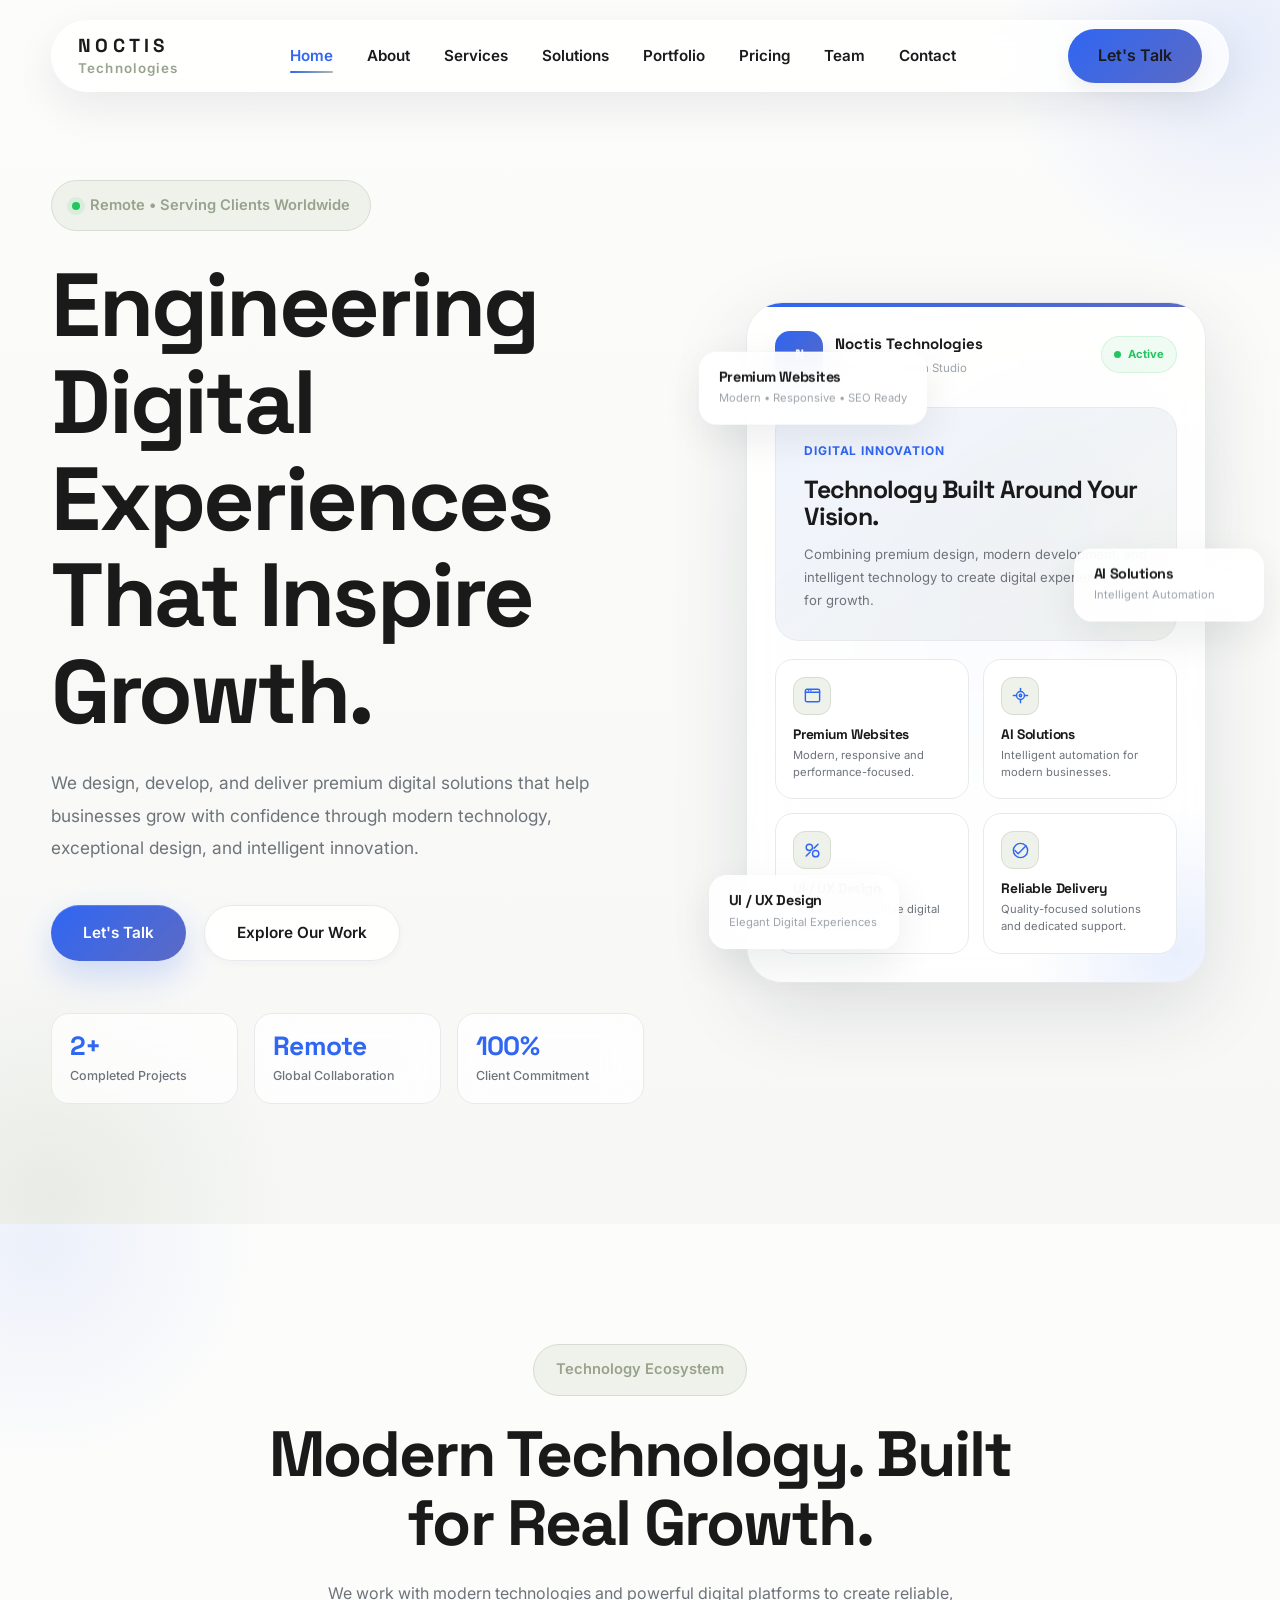
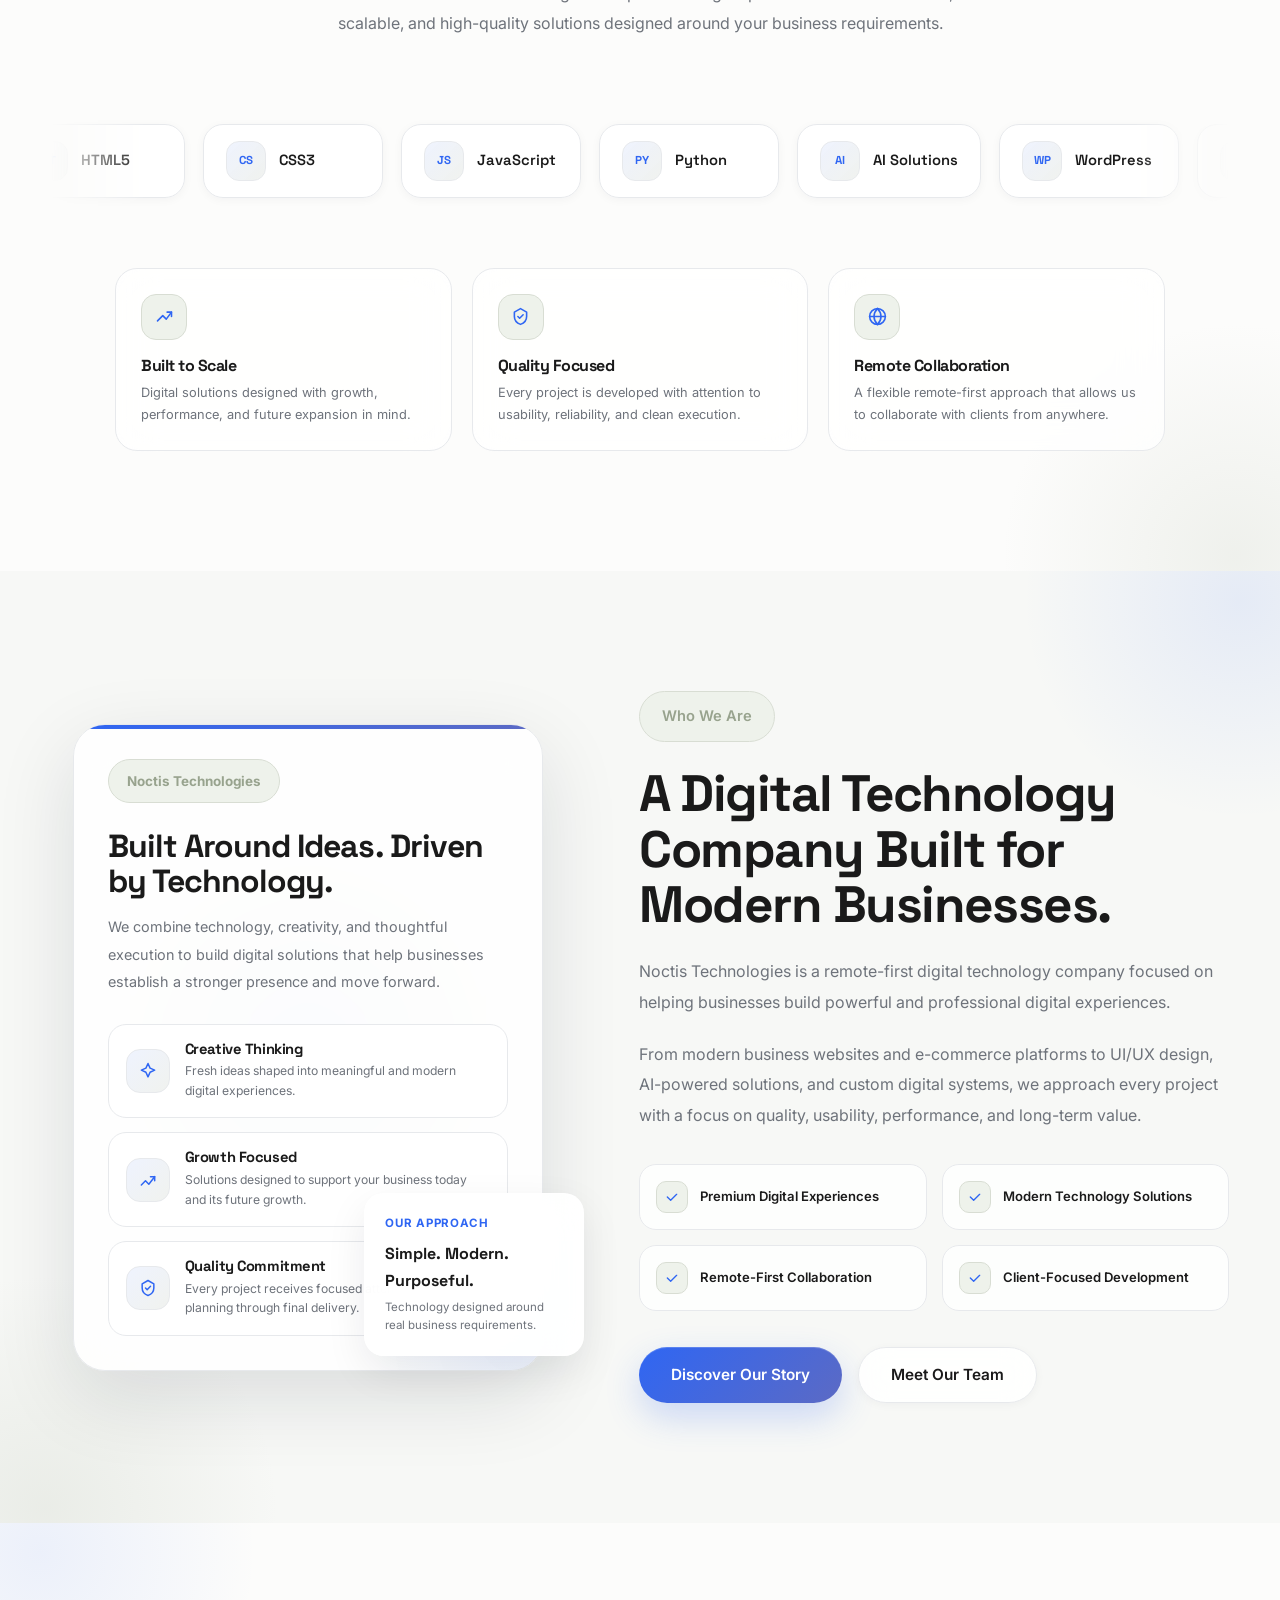
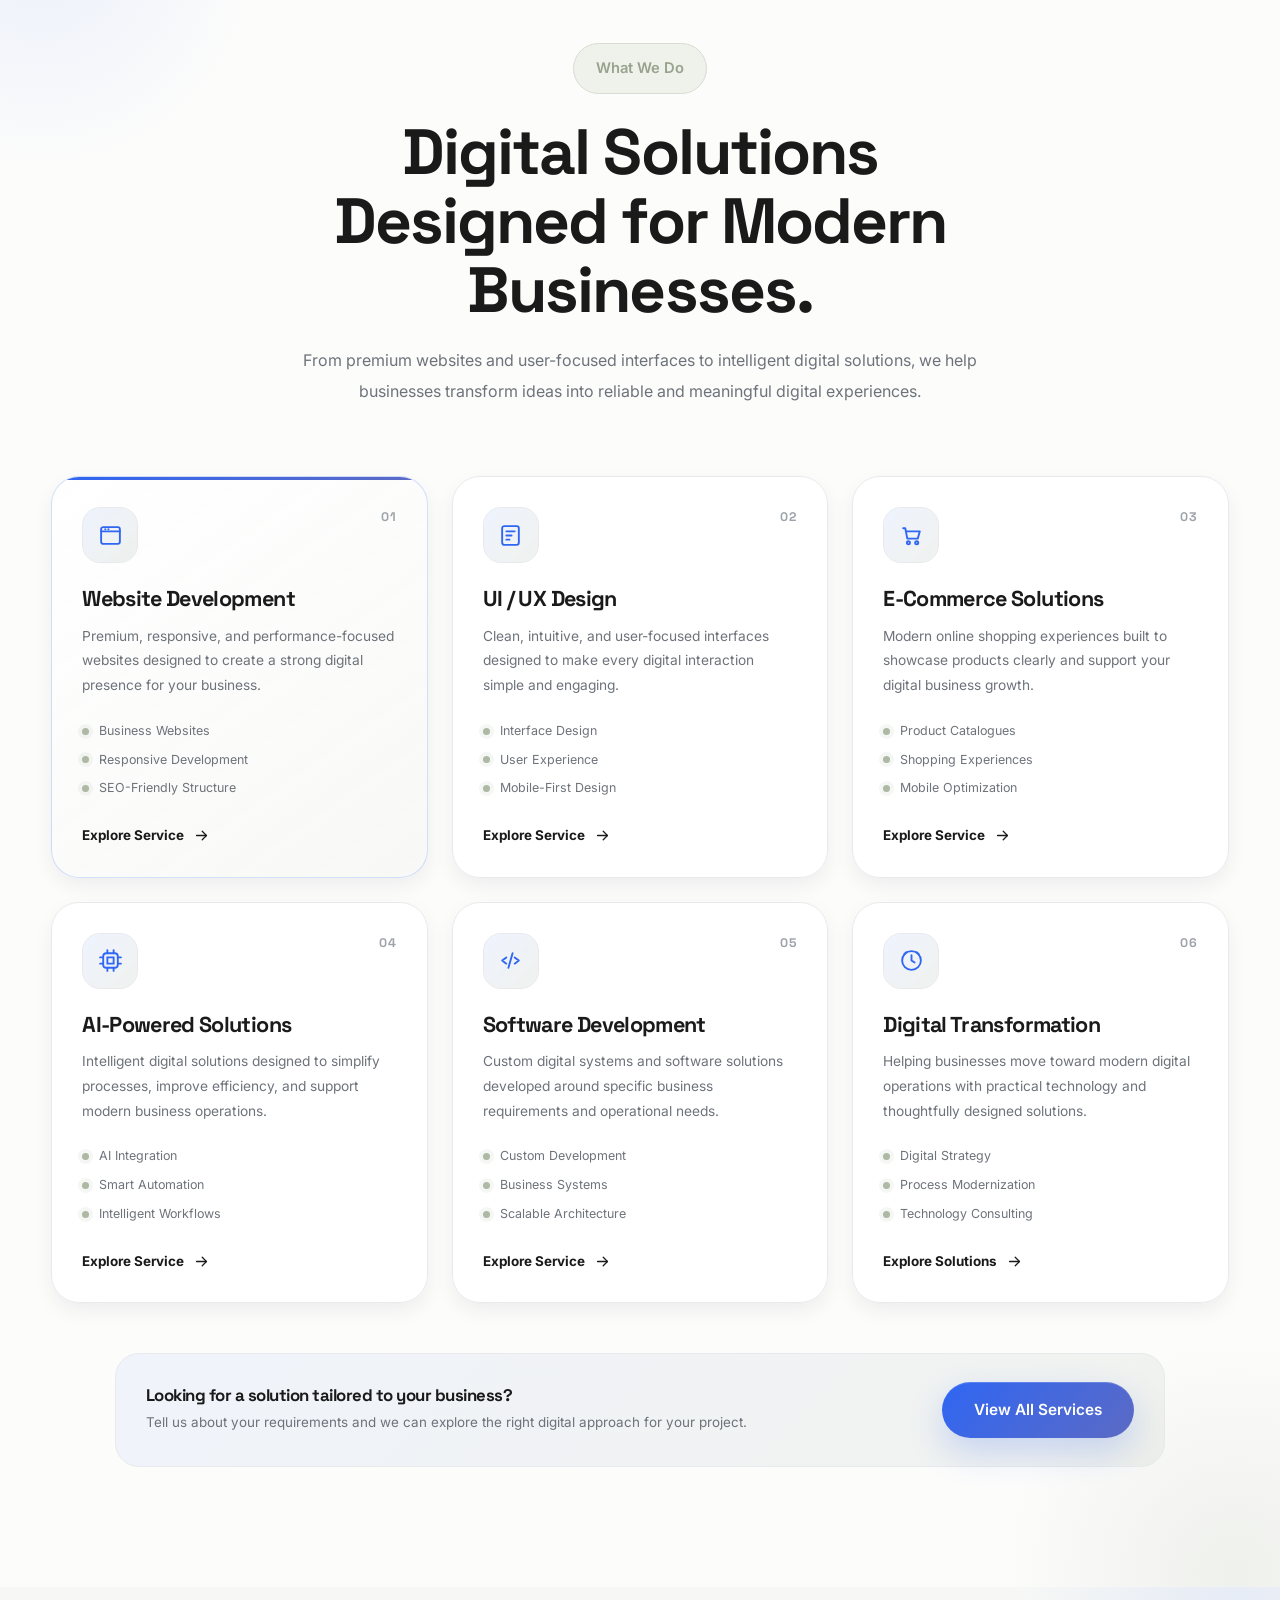
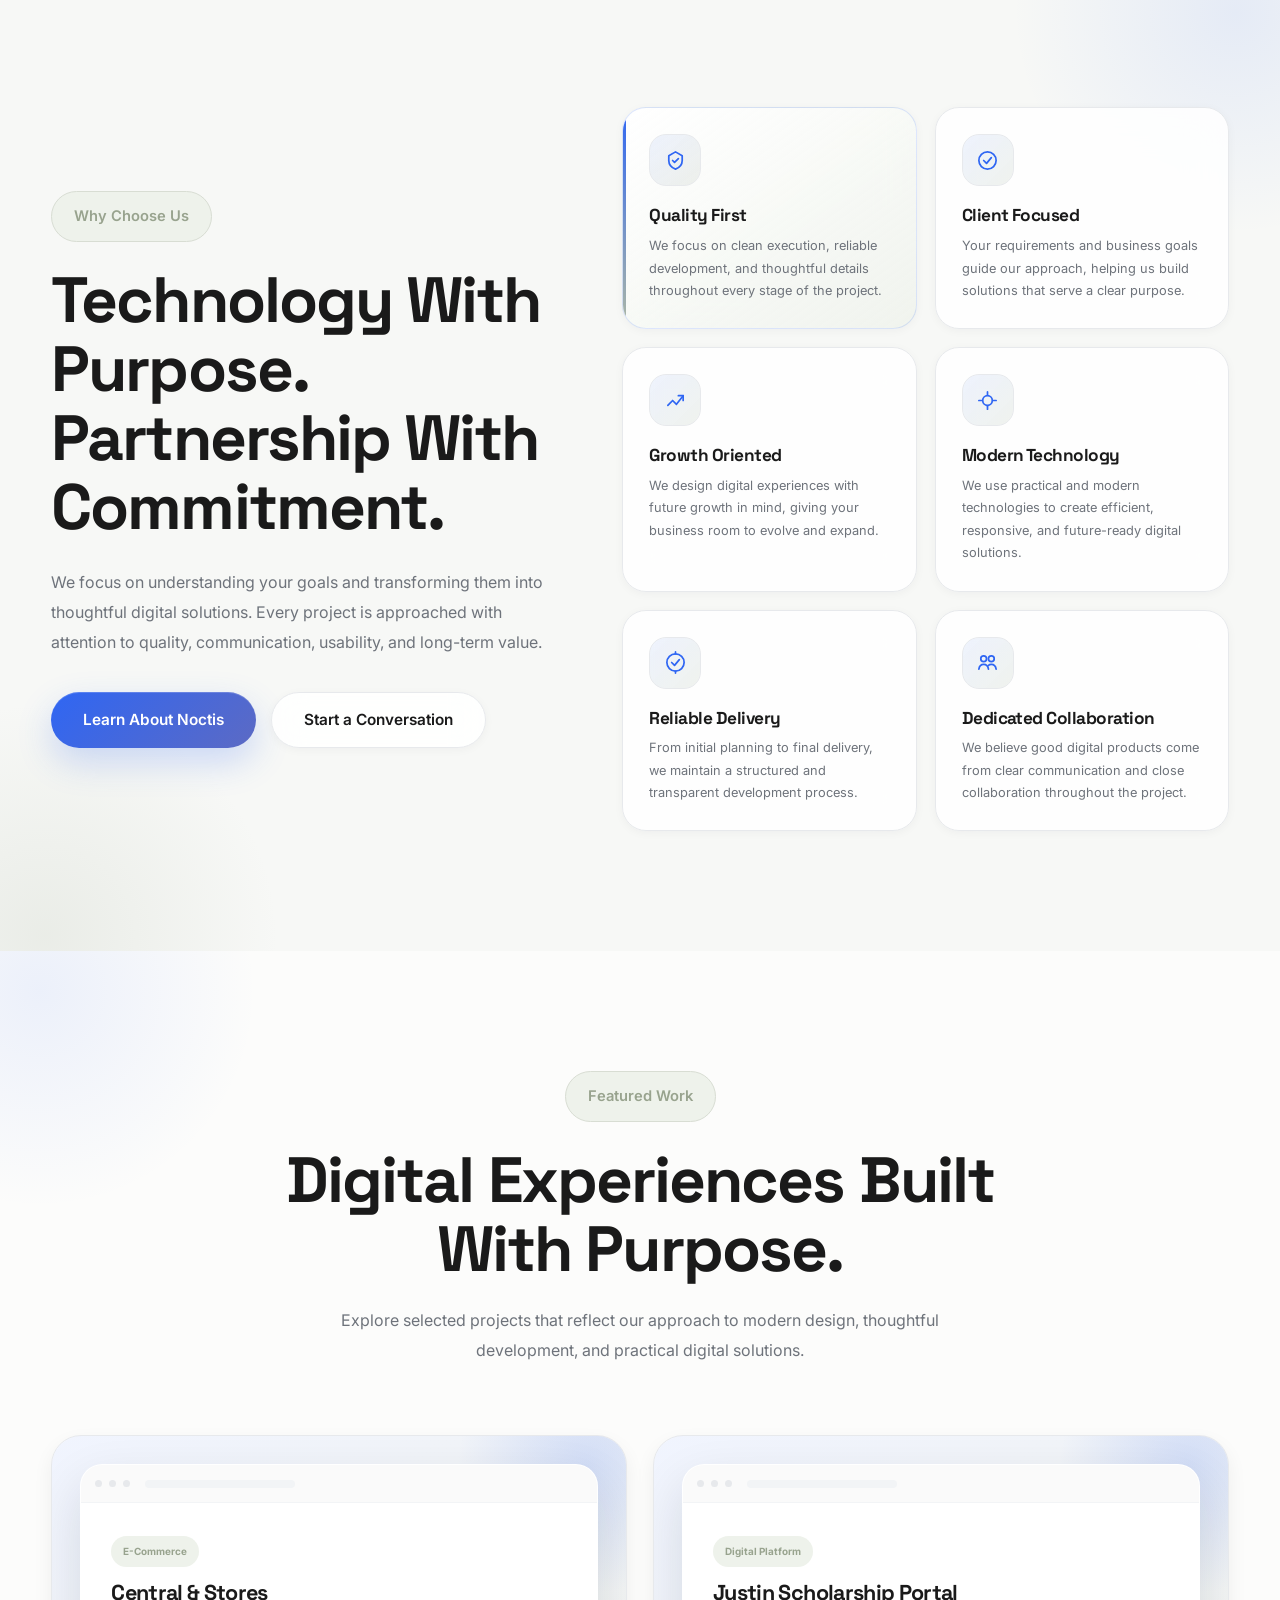
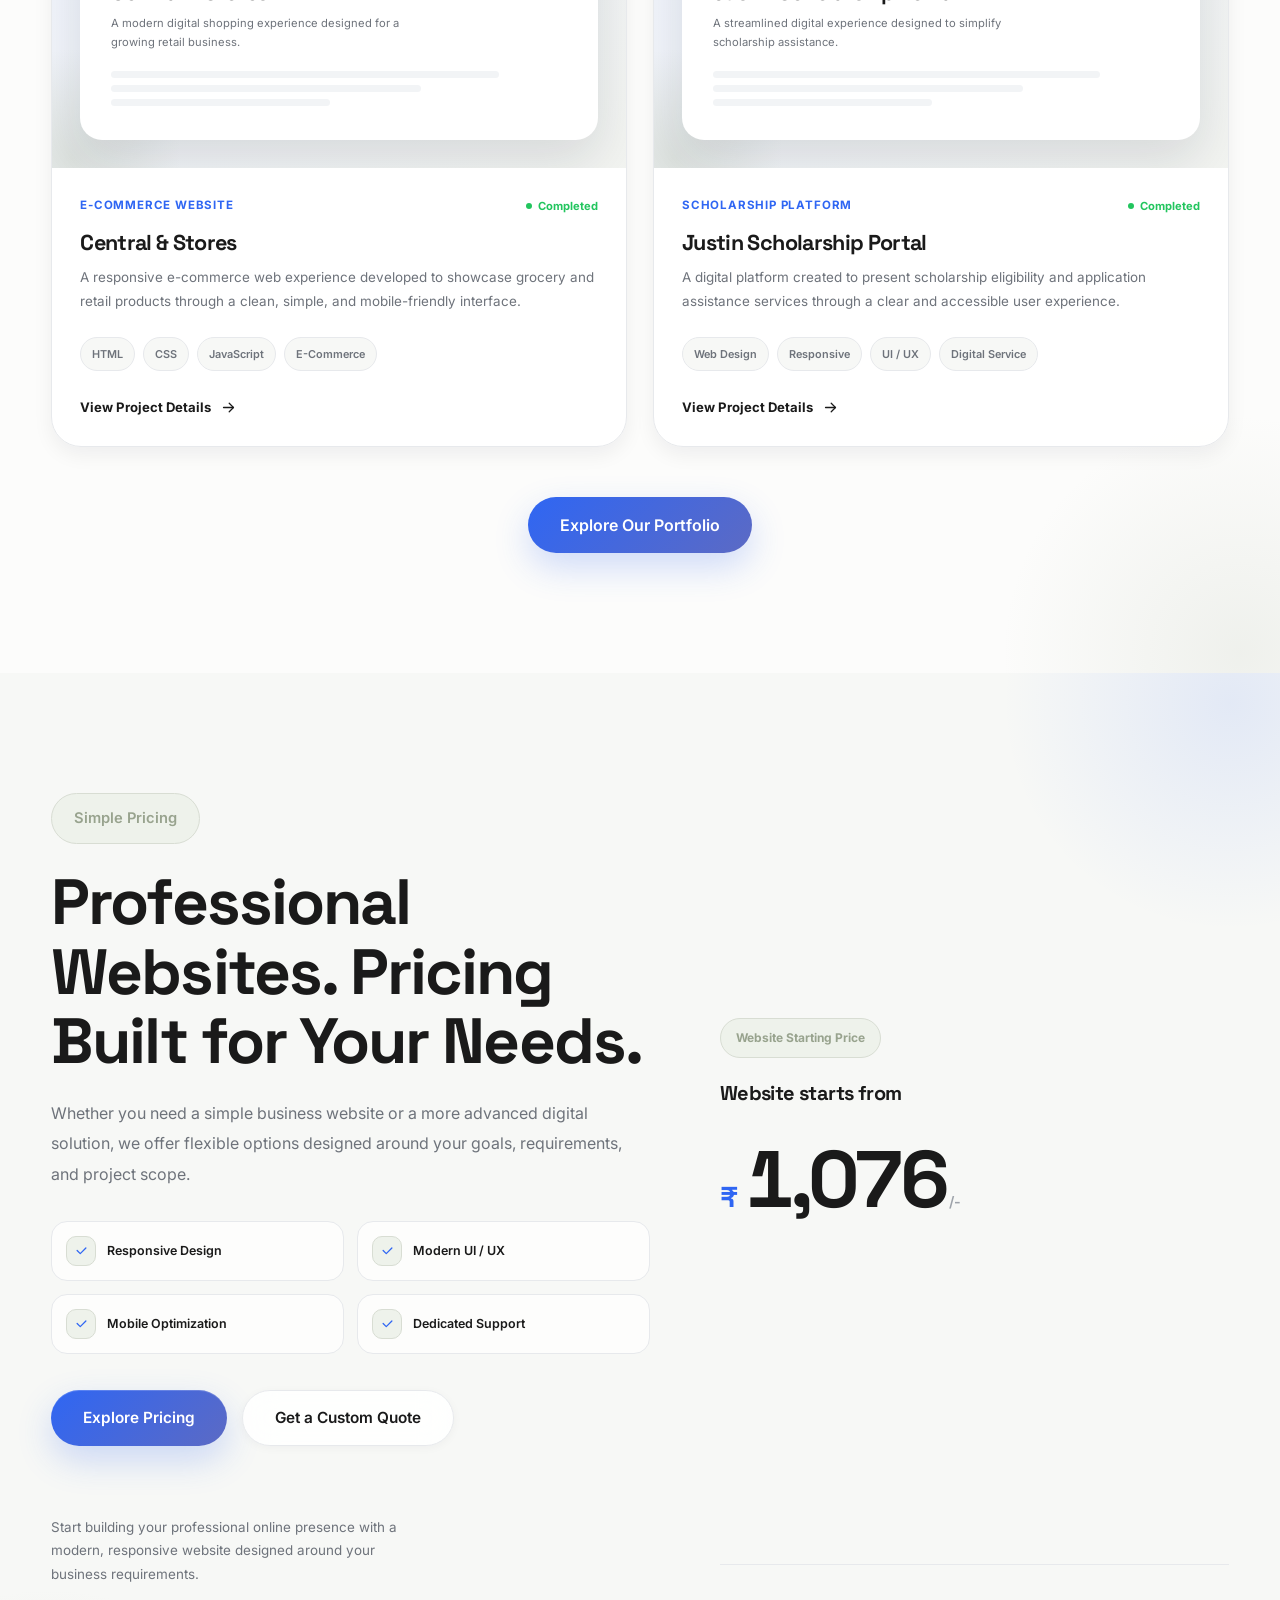
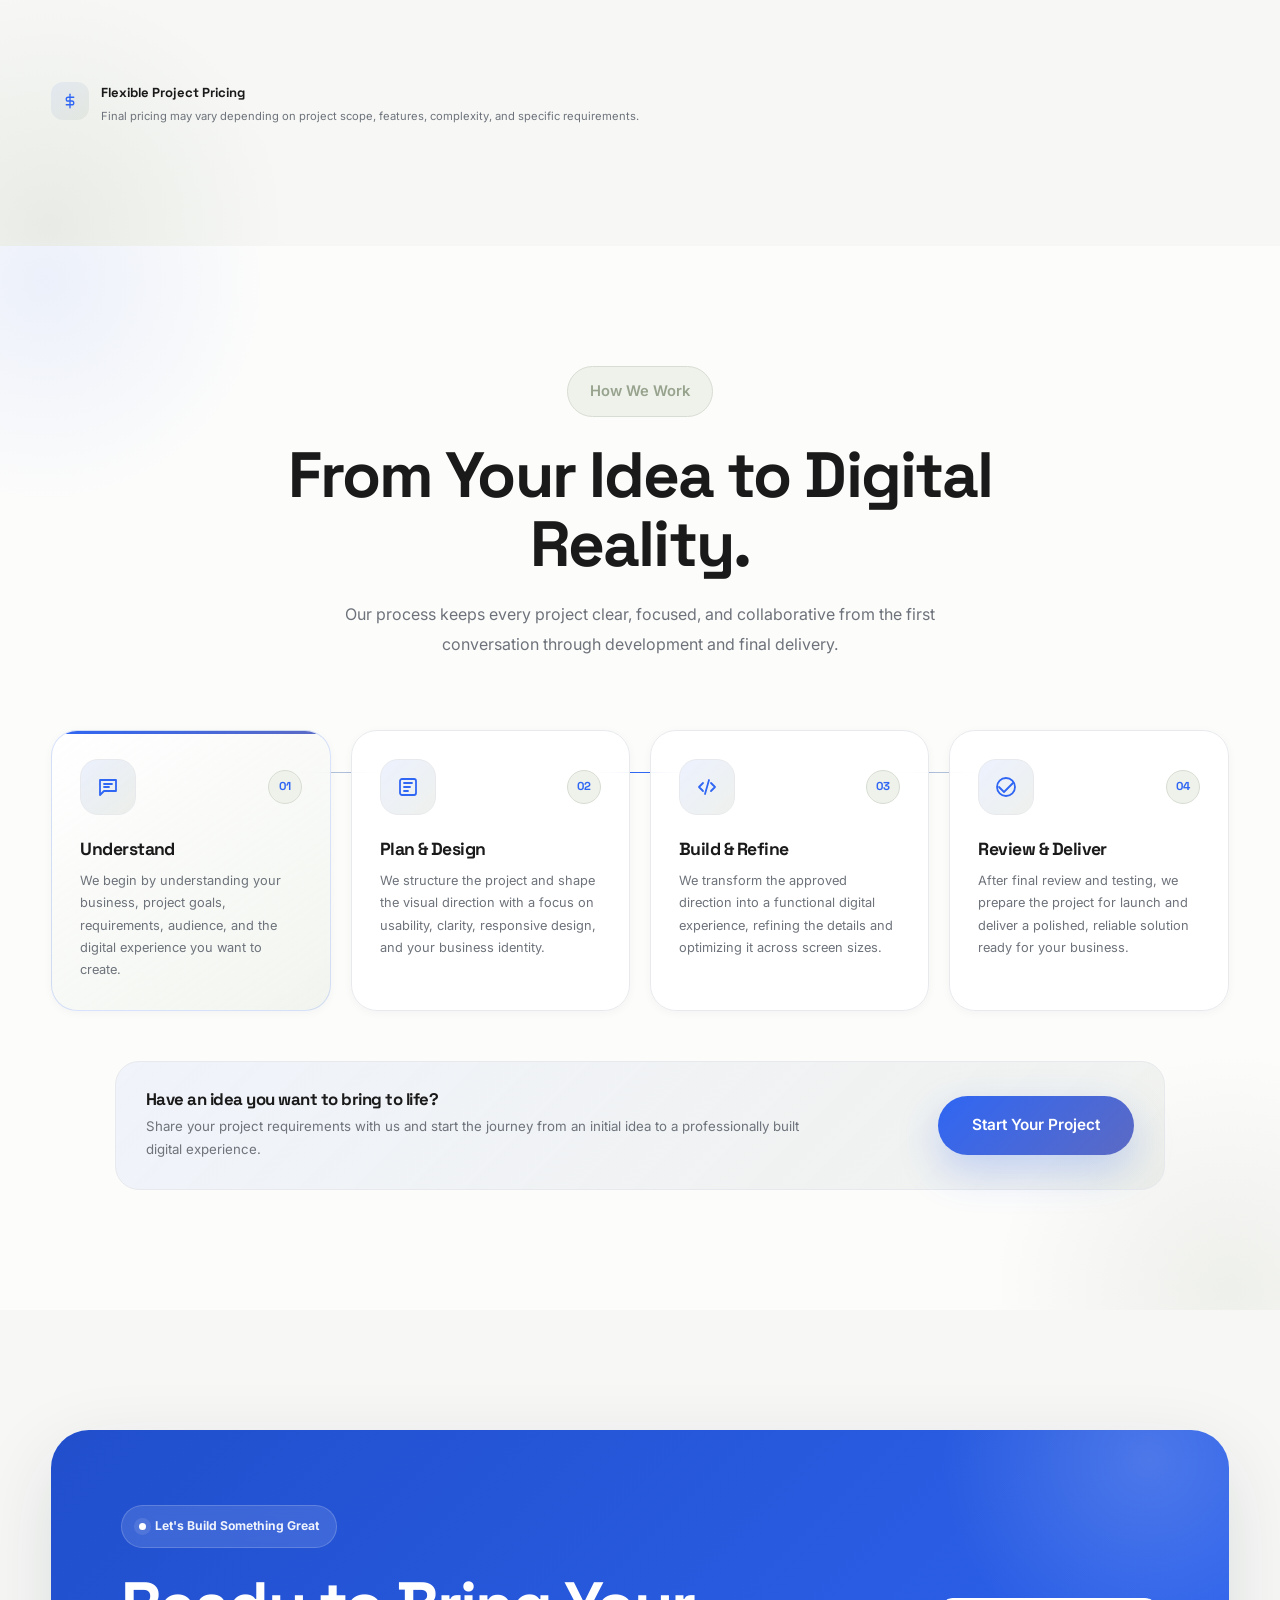
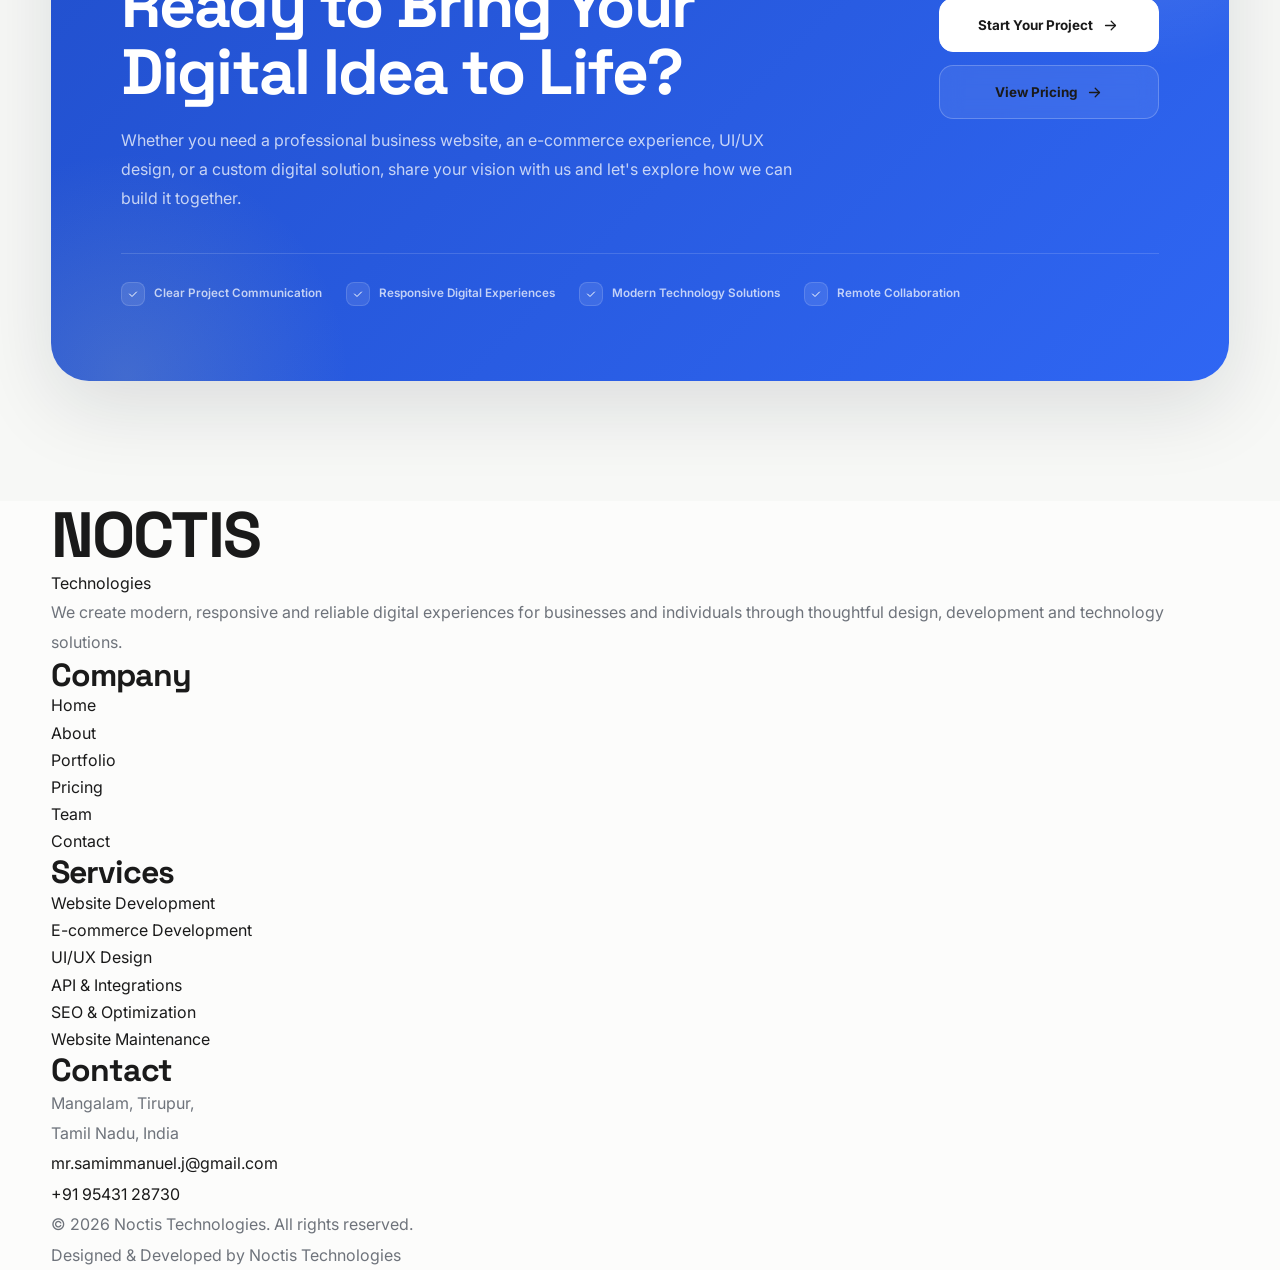
==== commit 5aa13f84: "Fix footer.css link in index.html" ====
--- a/index.html
+++ b/index.html
@@ -111,9 +111,8 @@
       rel="stylesheet">
 
   <link rel="stylesheet" href="navigation.css">
-  
+  <link rel="stylesheet" href="button.css">
 <link rel="stylesheet" href="footer.css">
-  <link rel="stylesheet" href="button.css">
 
   
 
@@ -14657,4 +14656,4 @@
 <script src="index.js">
 </script>
   </body>
-</html>+</html>
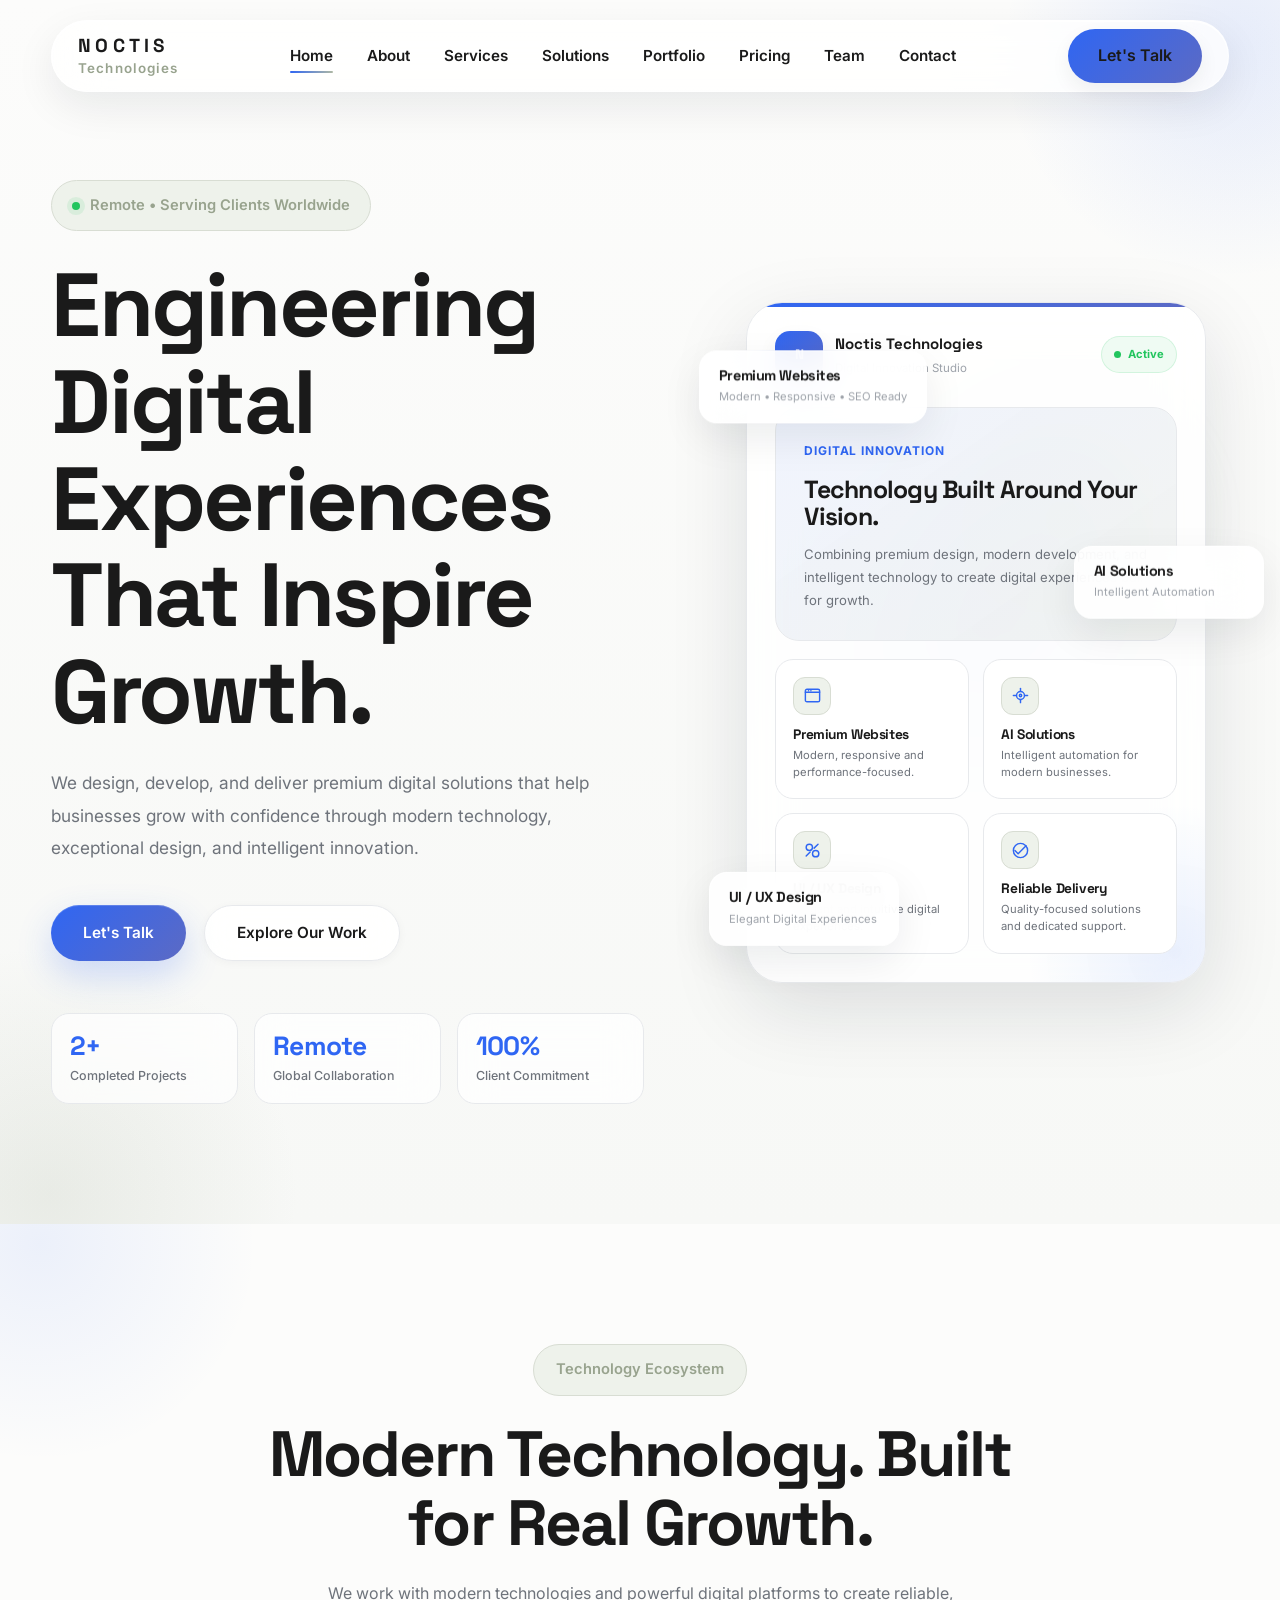
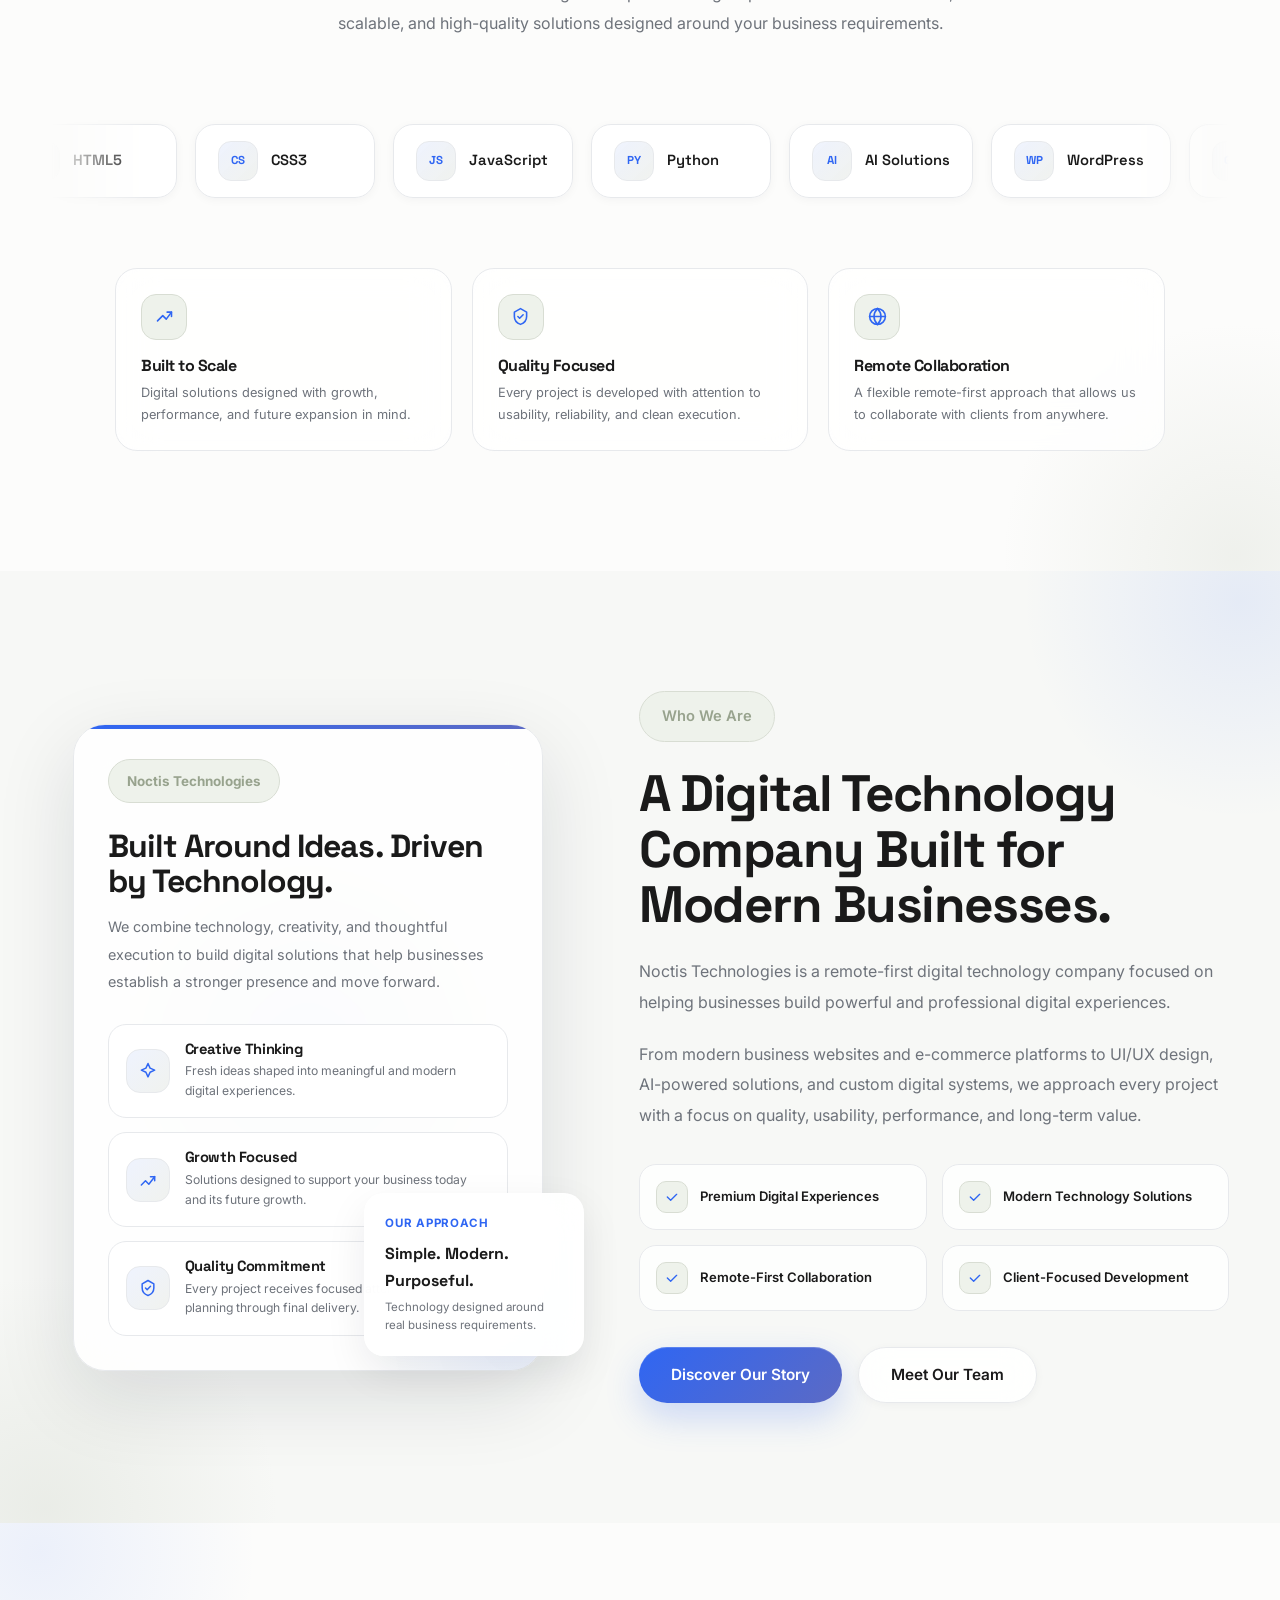
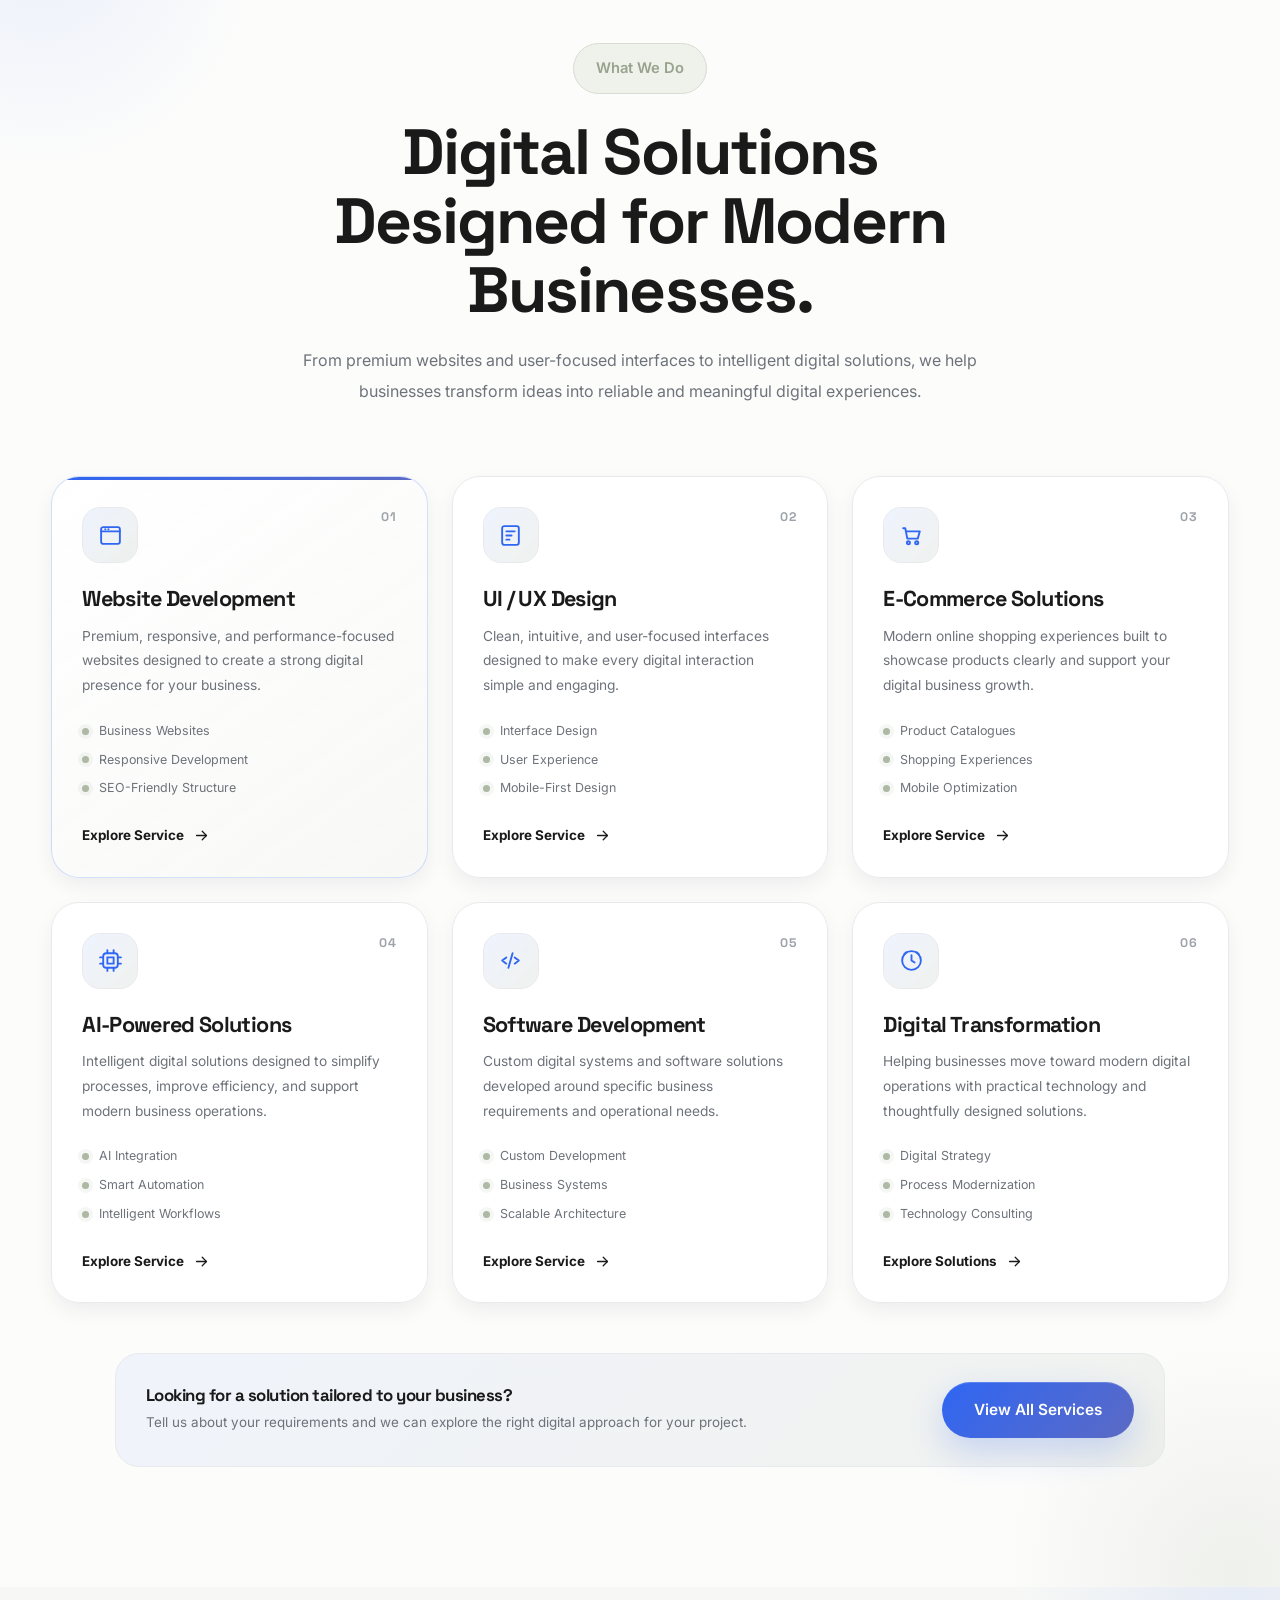
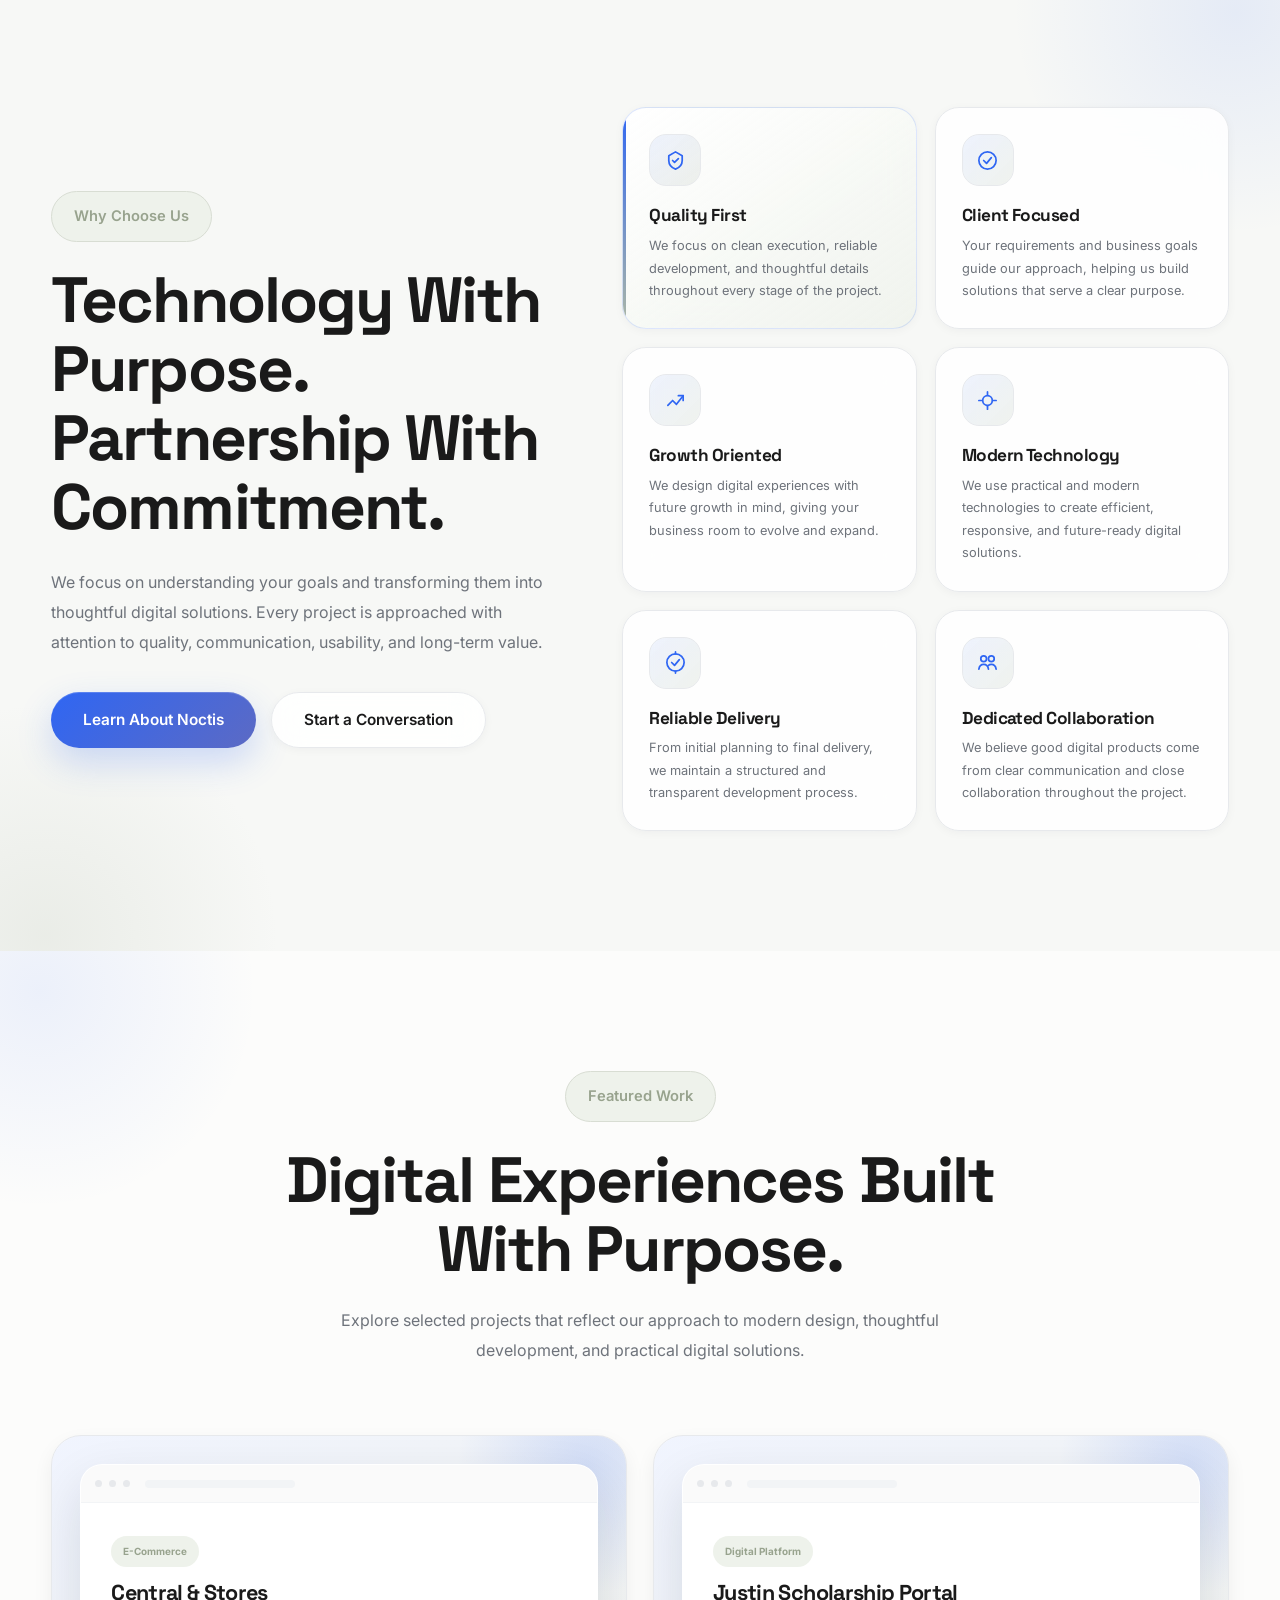
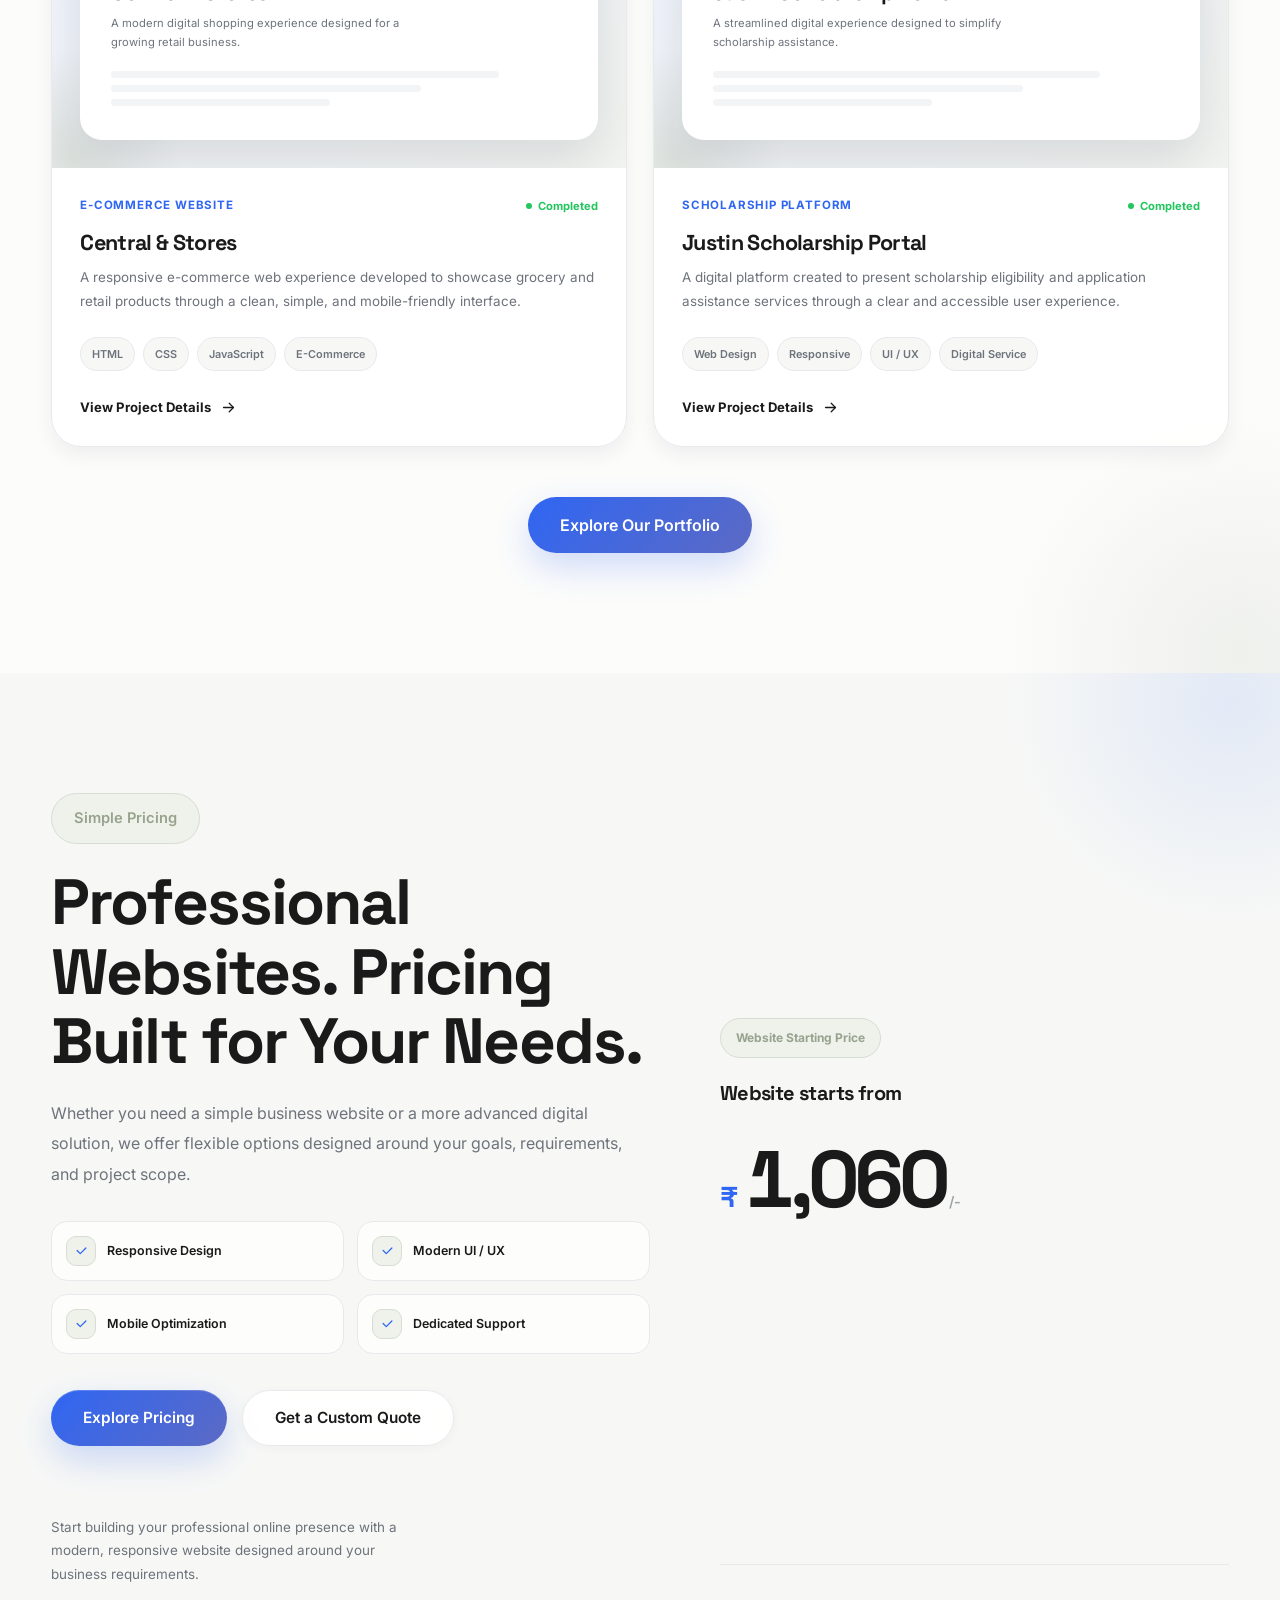
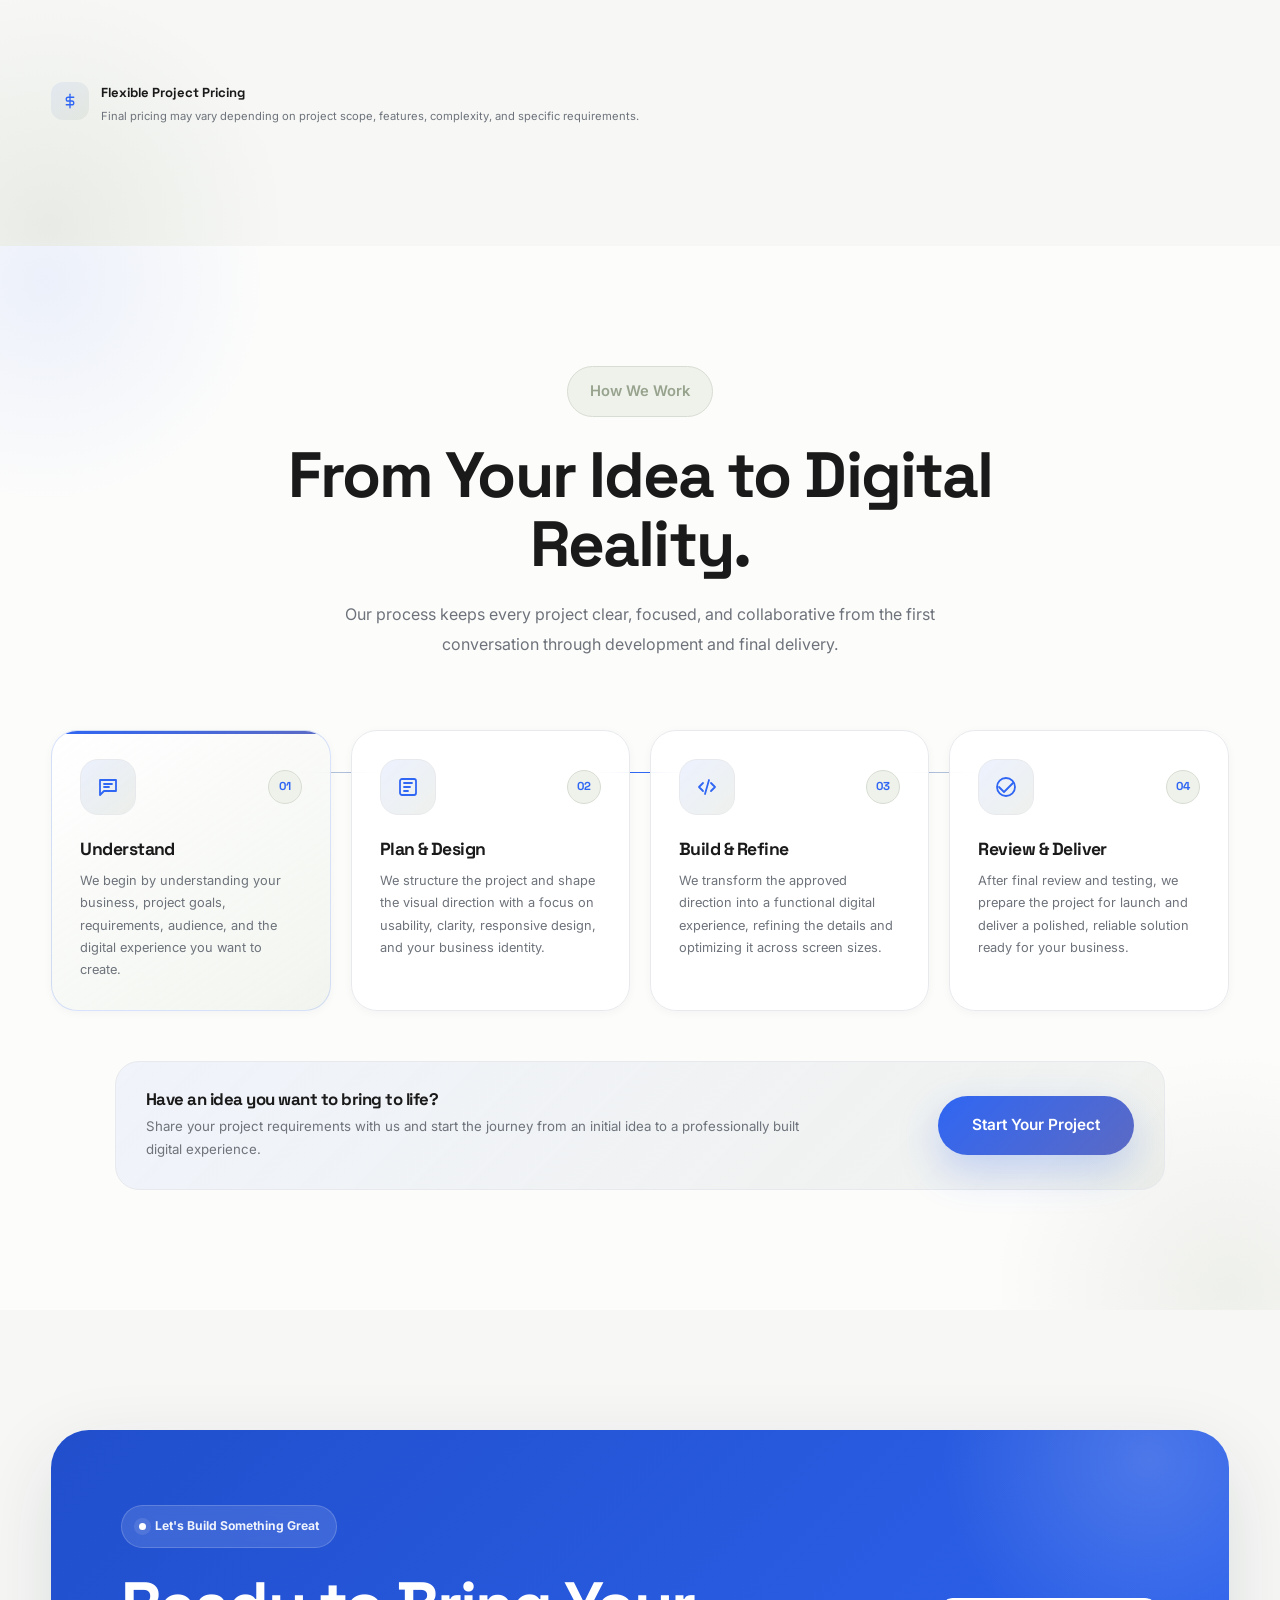
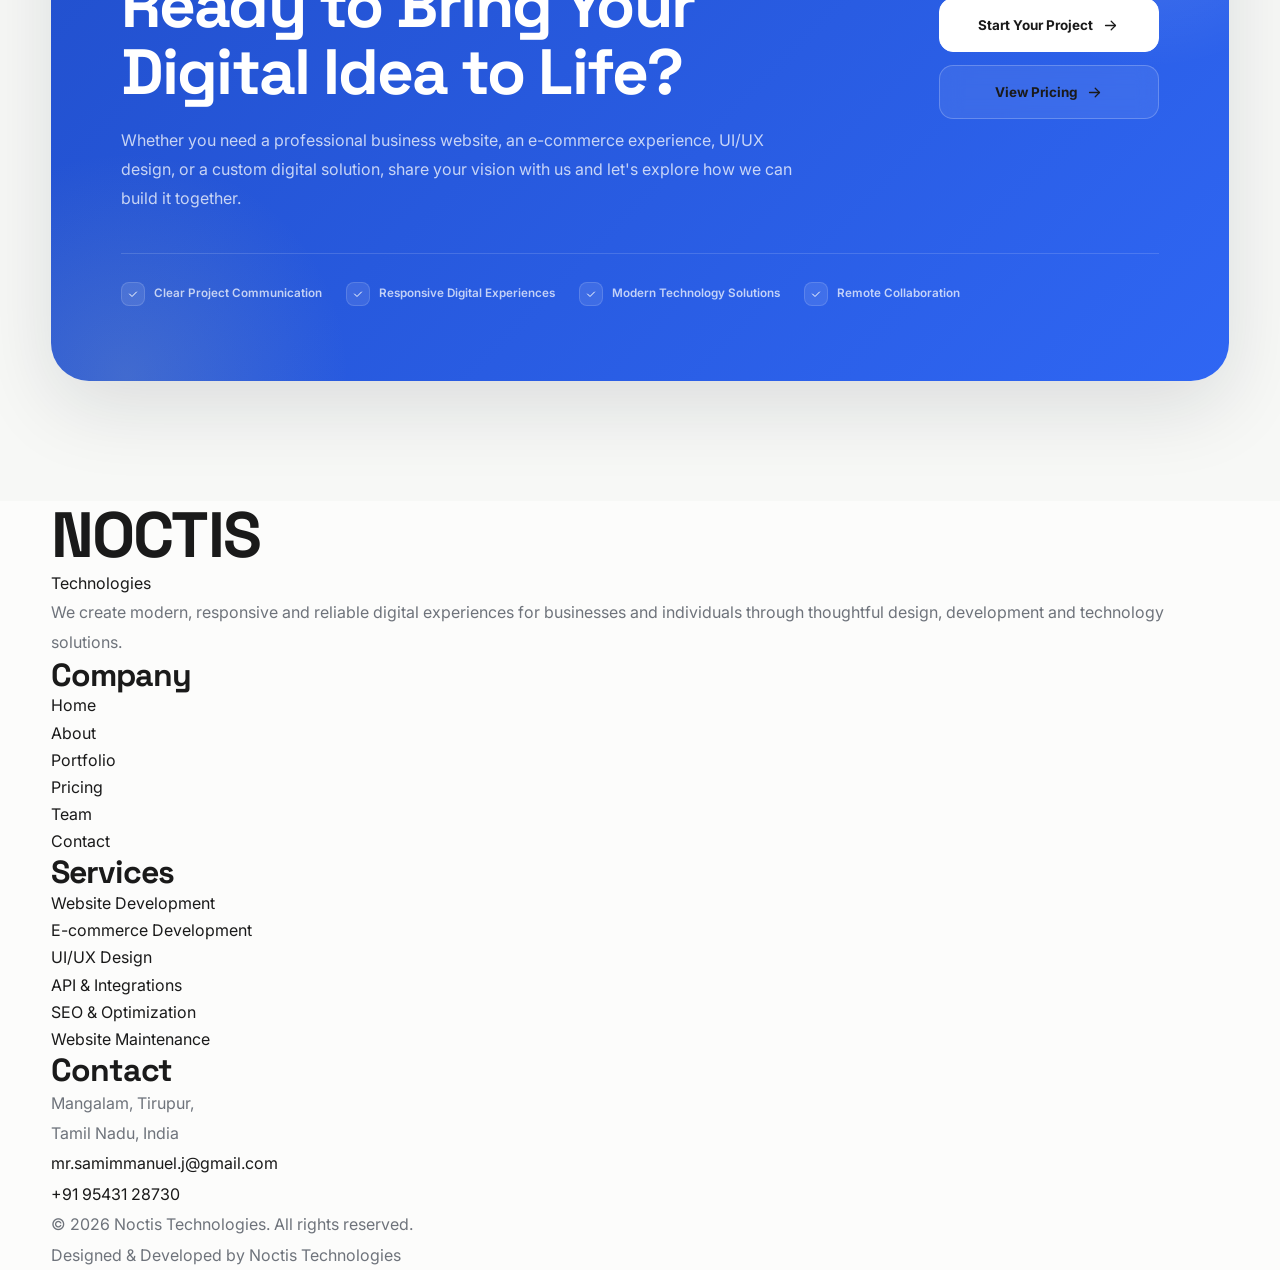
==== commit a65ddac6: "Clean up CSS for navigation and tap highlight Removed unused CSS rules for navigation links and tap " ====
--- a/index.html
+++ b/index.html
@@ -272,20 +272,6 @@
     color:var(--primary) !important;
 }
 
-nav a,
-.mobile-menu a,
-.footer a{
-    color:var(--text) !important;
-}
-
-nav a.active,
-.mobile-menu a.active{
-    color:var(--primary) !important;
-}
-
-*{
-    -webkit-tap-highlight-color:transparent;
-  }
 
 /*==================================================
 RESET
@@ -8645,7 +8631,7 @@
     }
 
   }
-  /* ==========================================
+  /* 
 NAVIGATION HEADER
 =========================================== */
 
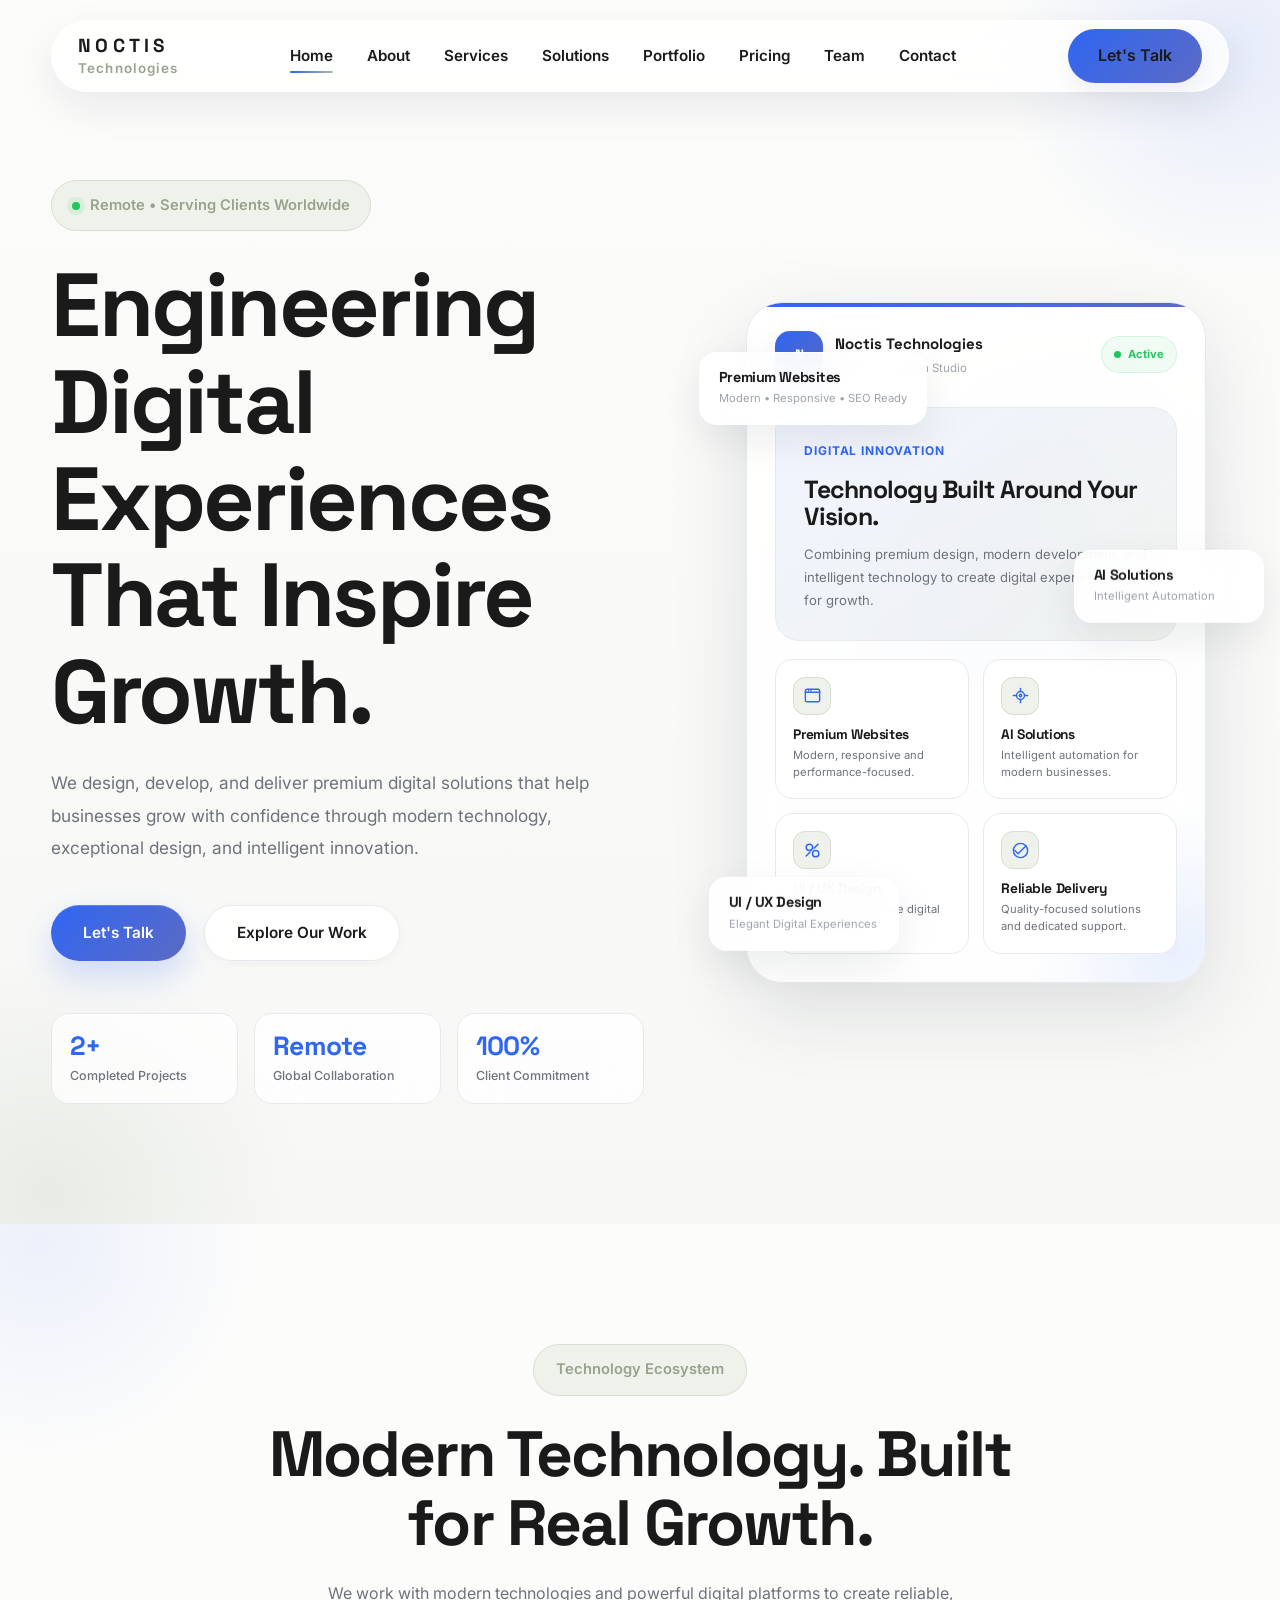
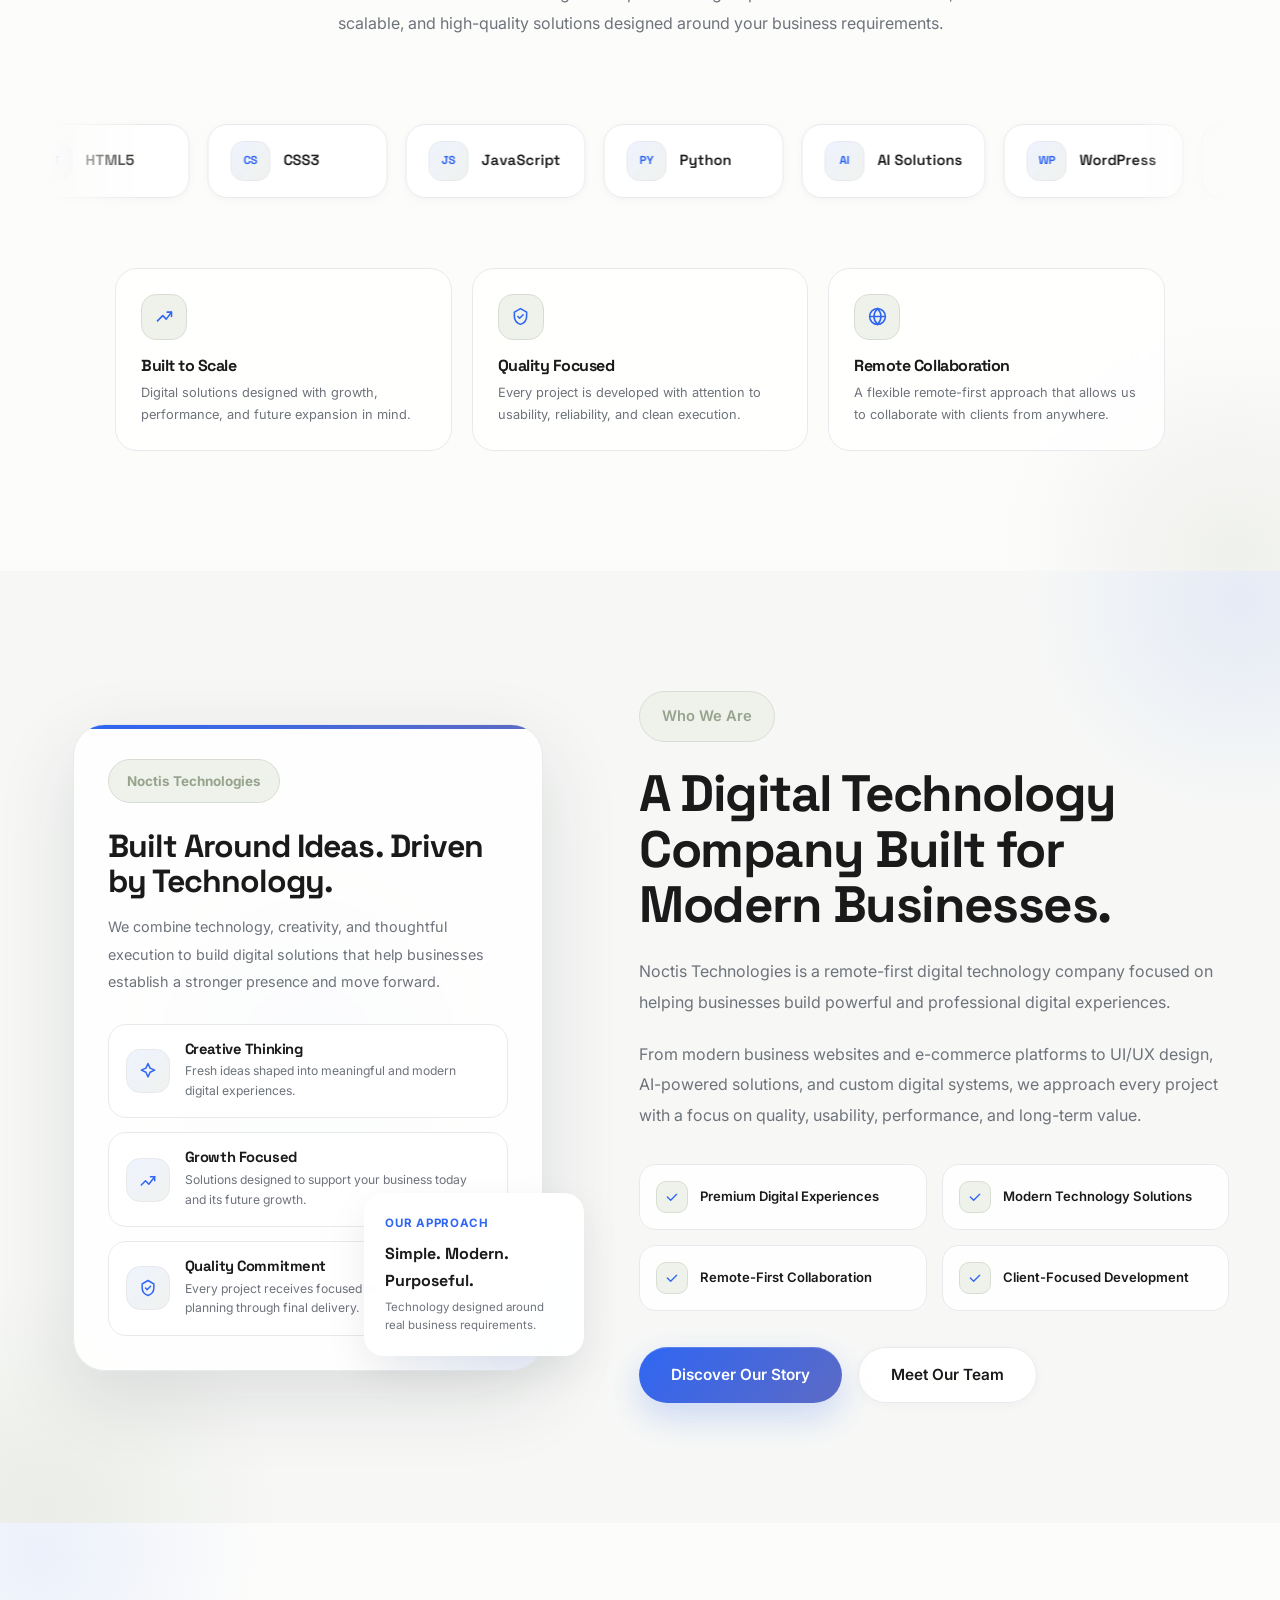
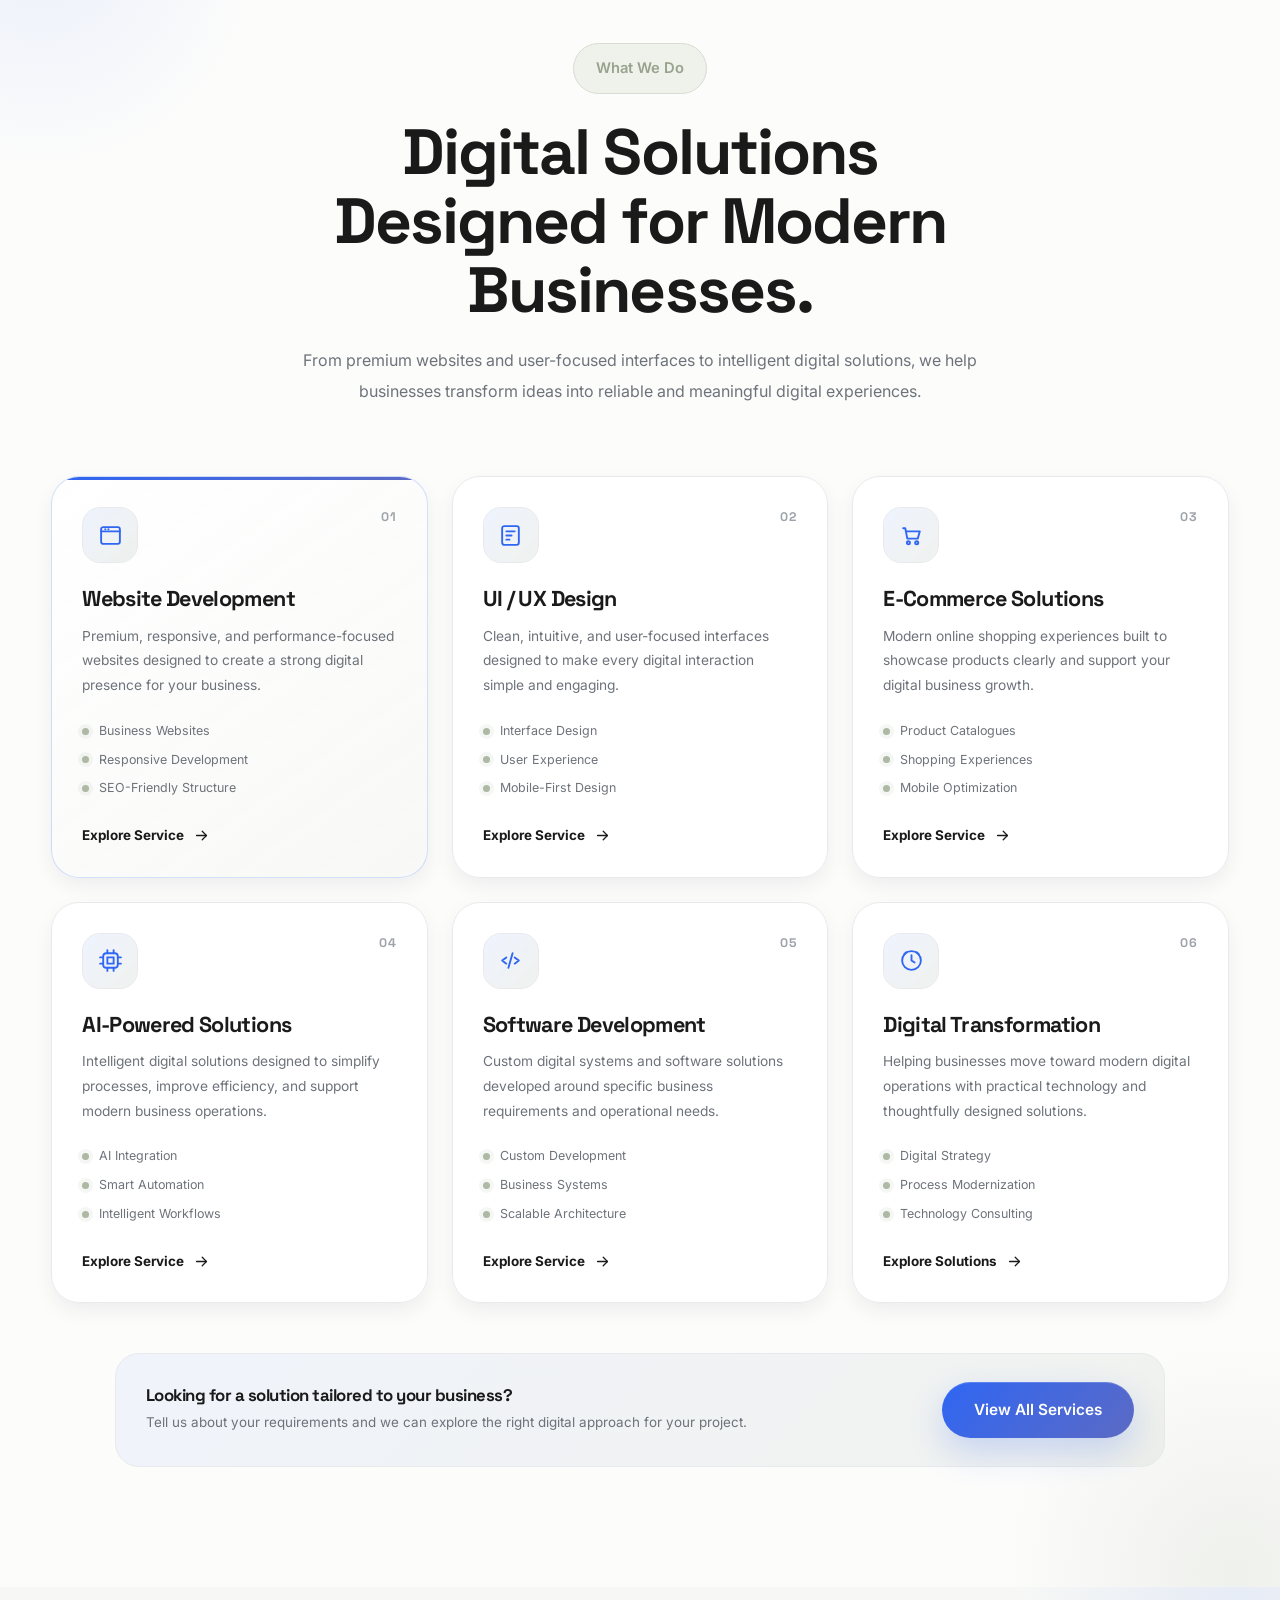
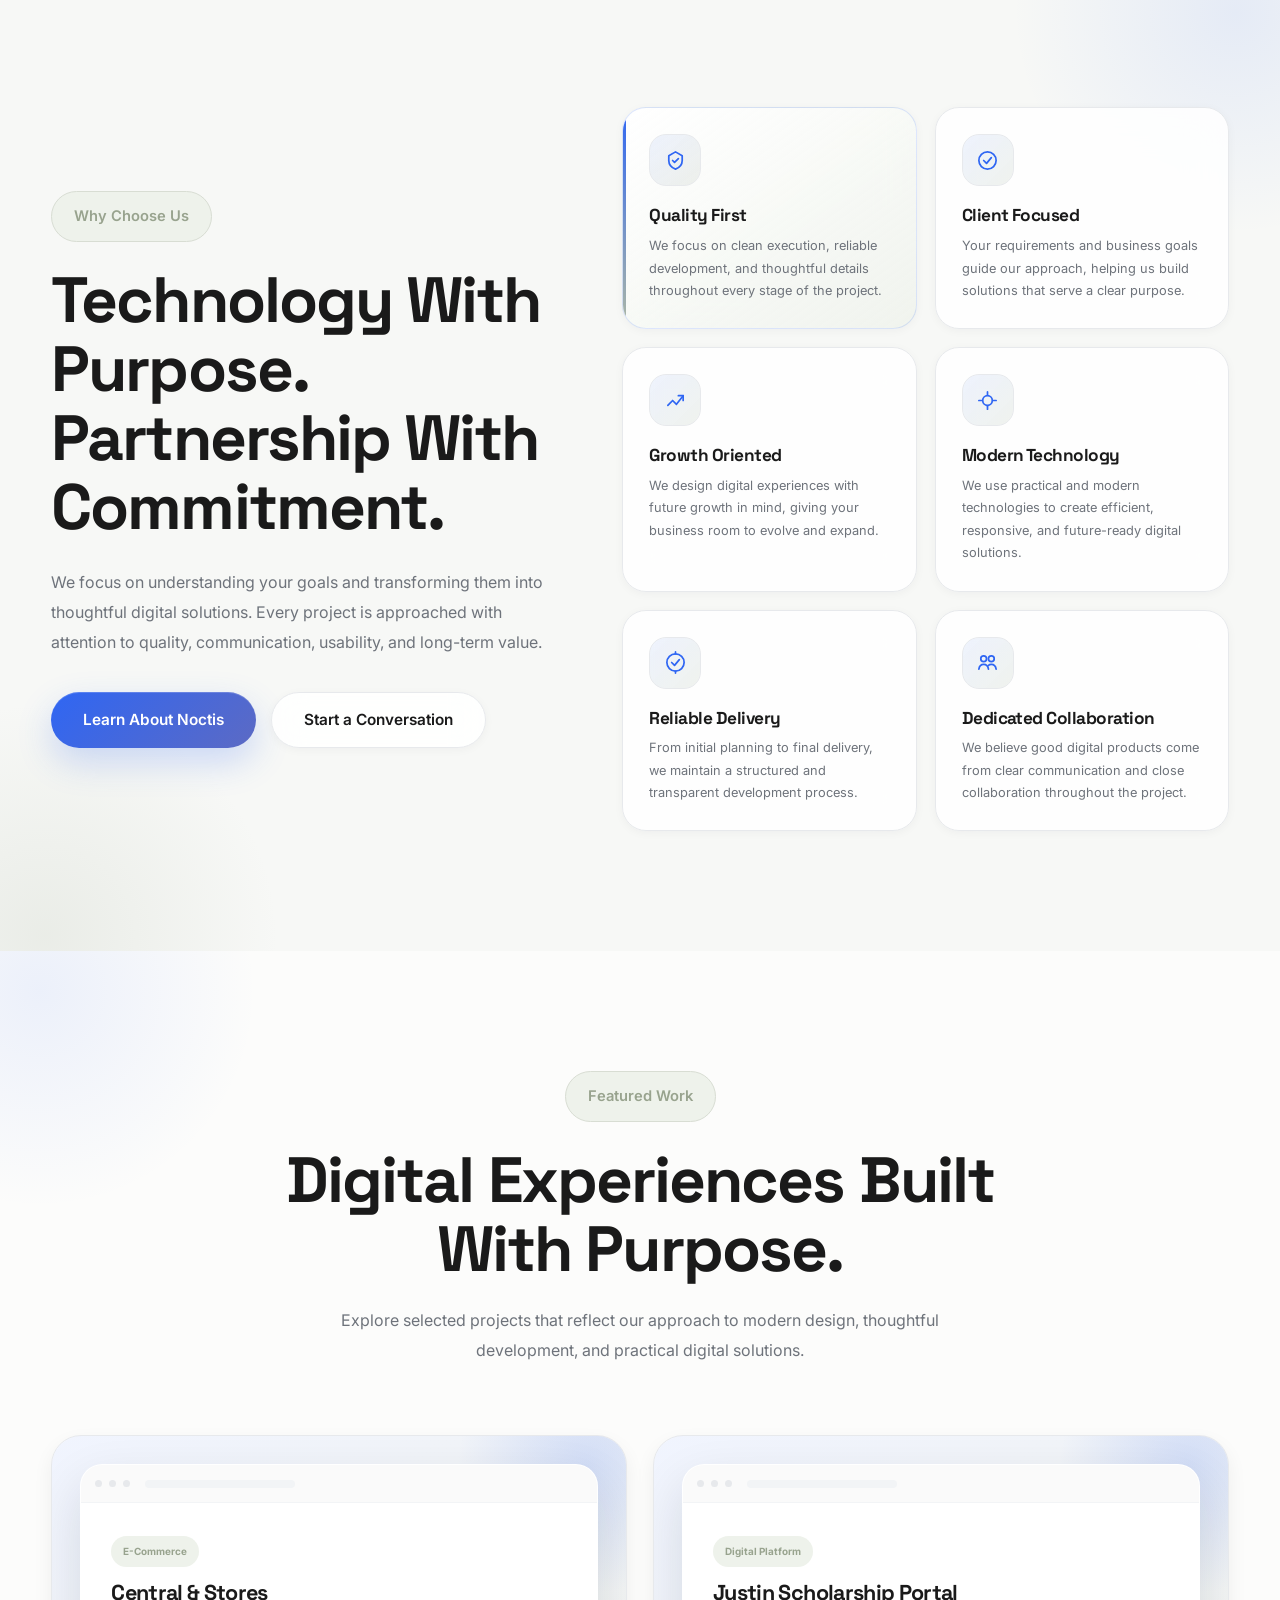
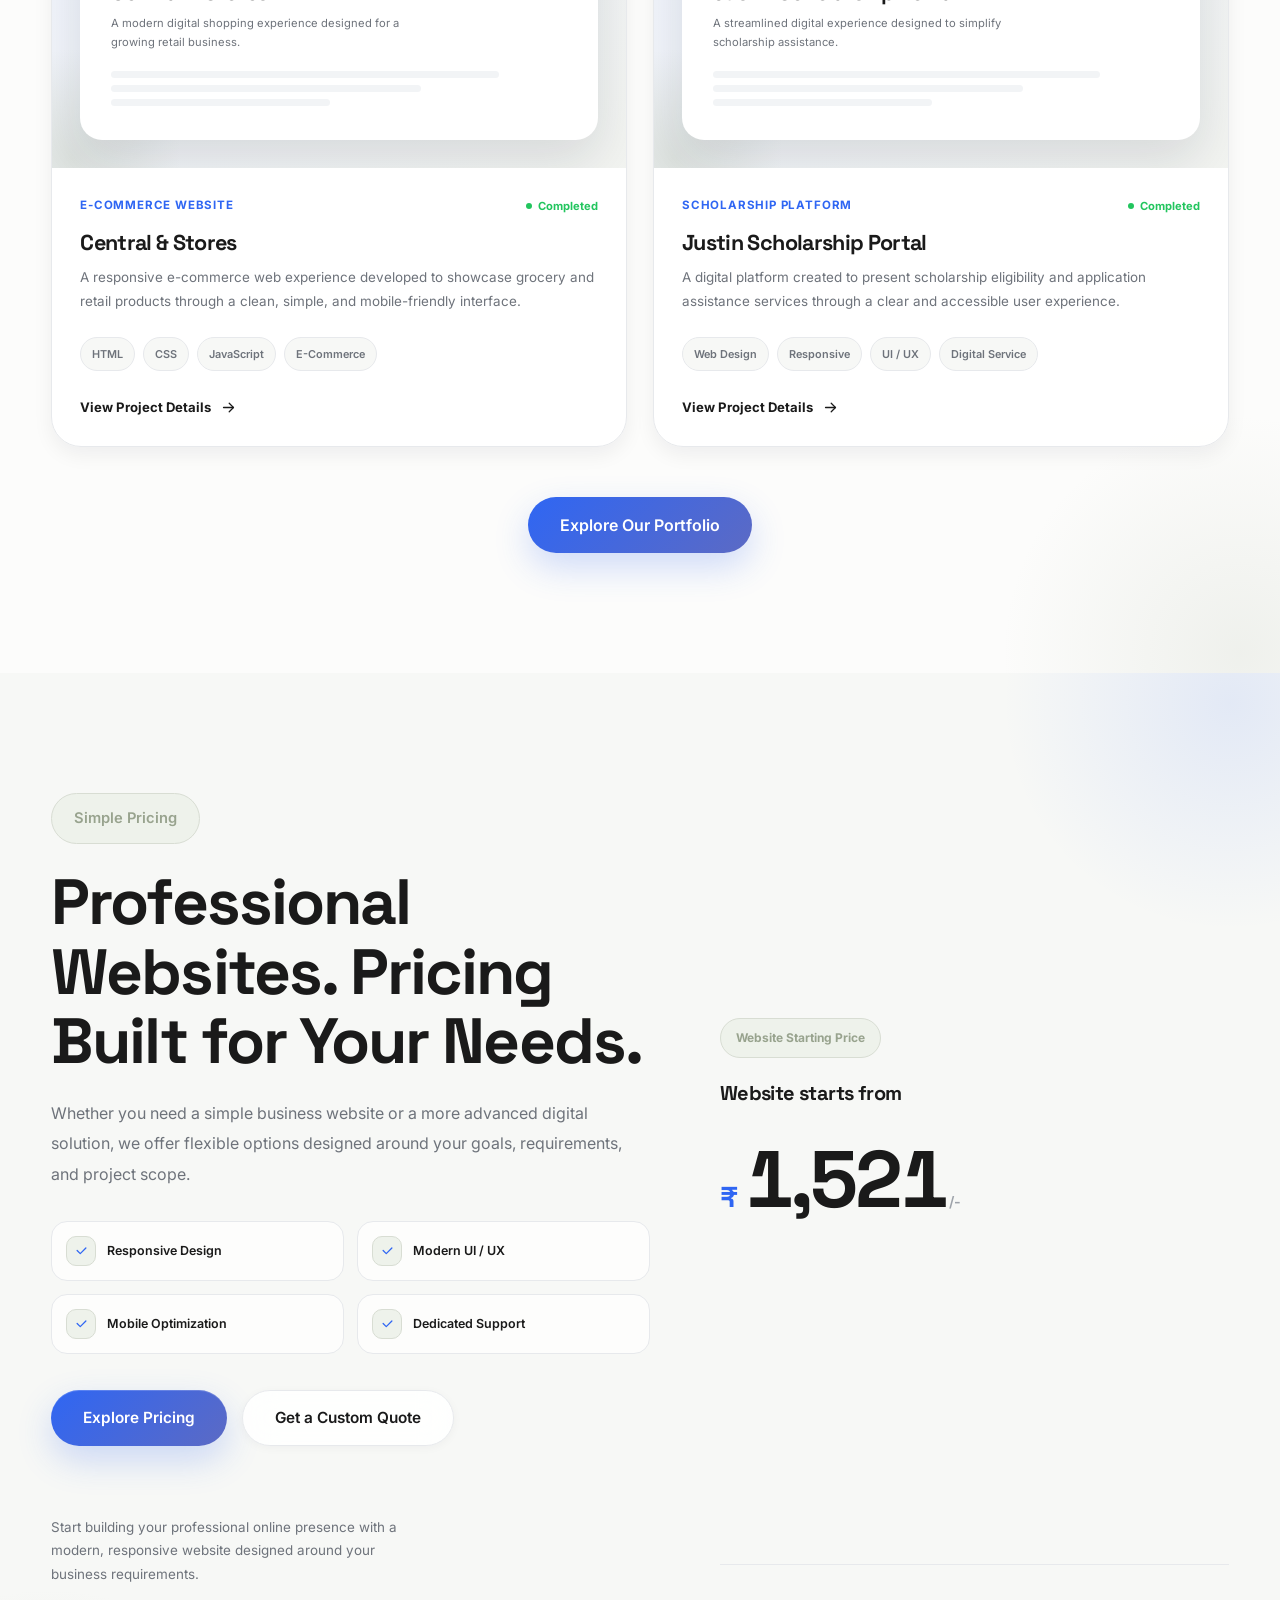
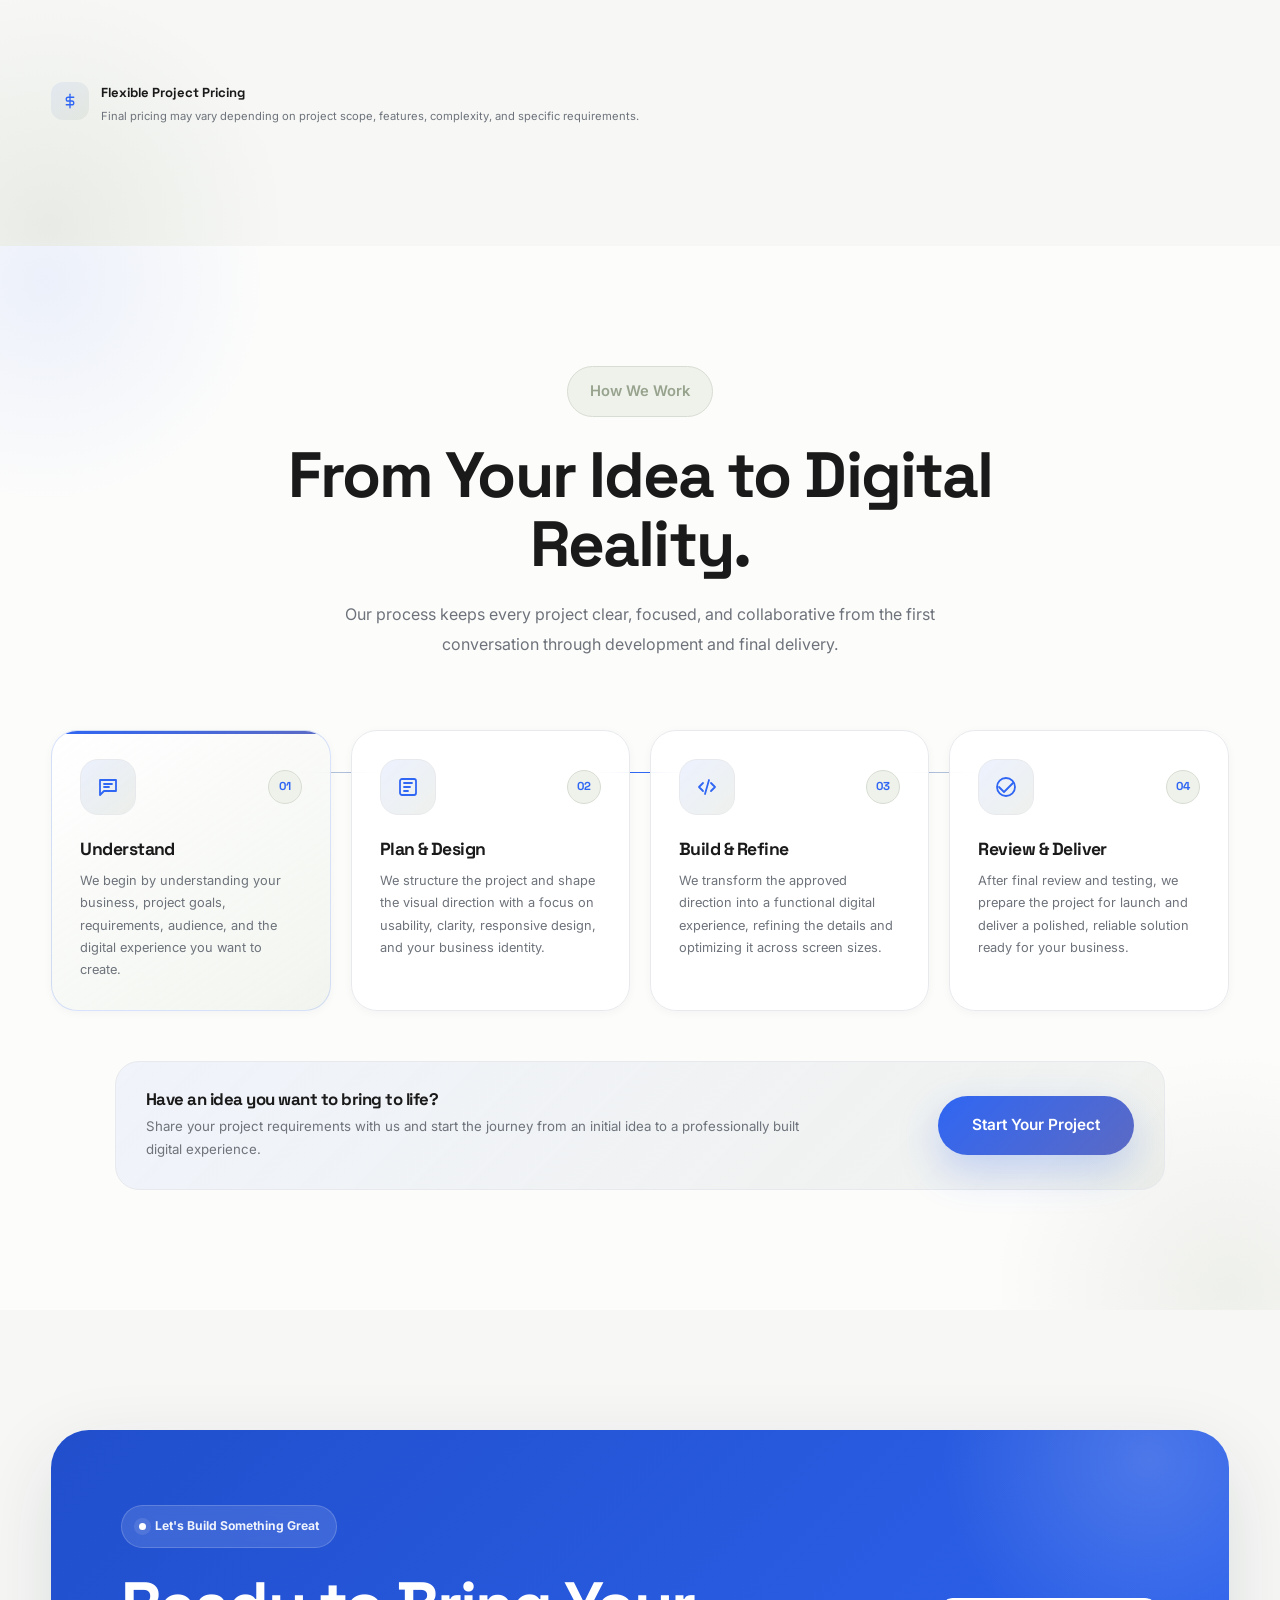
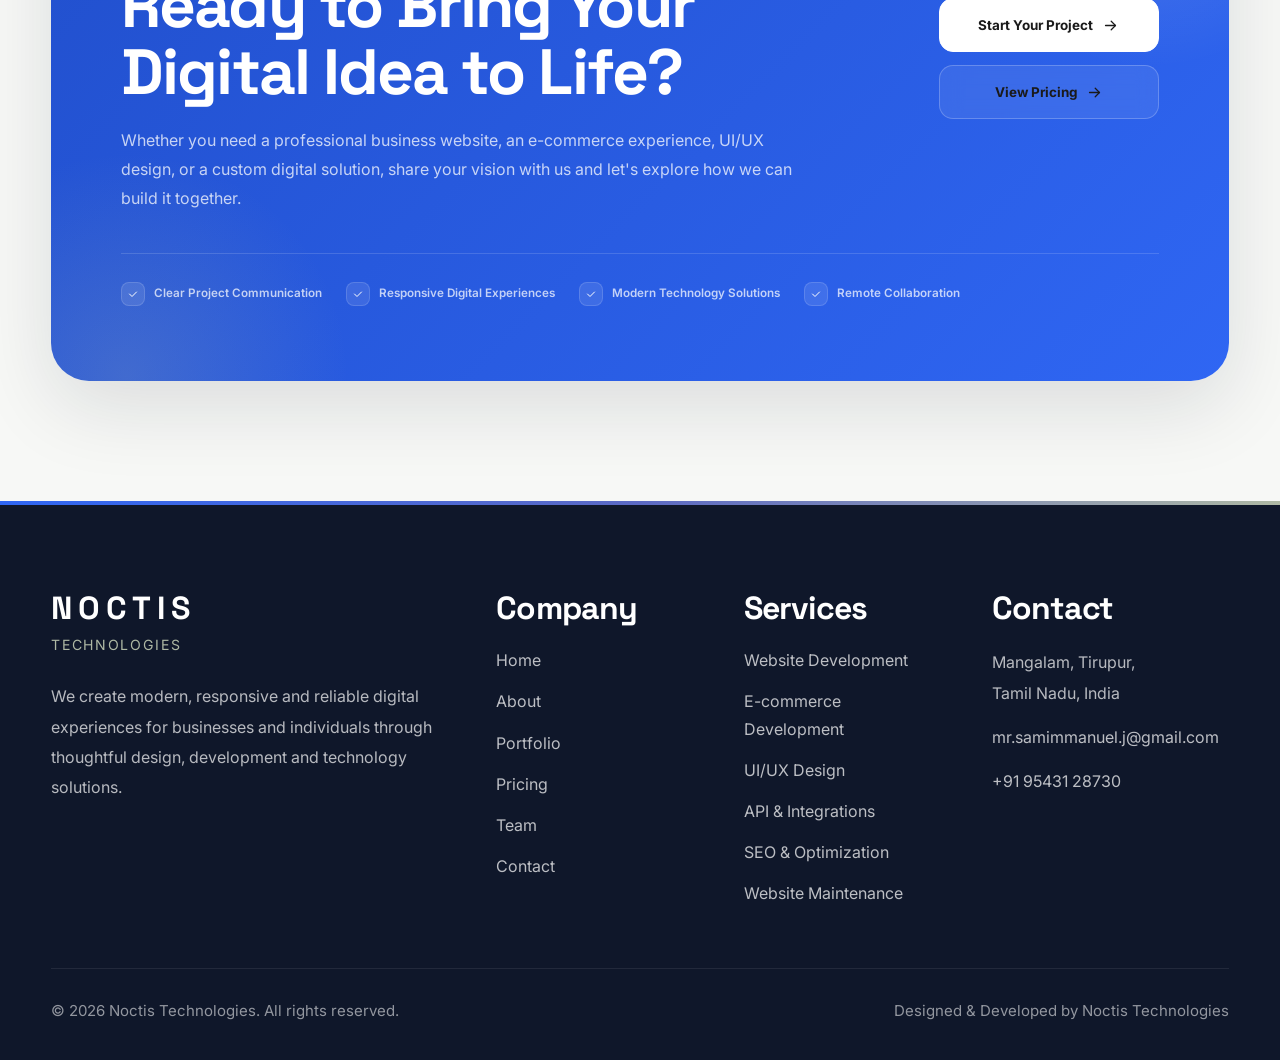
==== commit acac0bf9: "Update index.html" ====
--- a/index.html
+++ b/index.html
@@ -114,7 +114,7 @@
   <link rel="stylesheet" href="button.css">
 <link rel="stylesheet" href="footer.css">
 
-  
+  <meta name="google-site-verification" content="jA_sLFsFviaUQtJCik8exapzIk14QW5SzLzbkM1XcyE" />
 
 <!--==================================================
 FAVICON
--- a/footer.css
+++ b/footer.css
@@ -0,0 +1,275 @@
+/*==================================================
+FOOTER
+==================================================*/
+
+.footer{
+
+    background:#0F172A;
+
+    color:#fff;
+
+    padding:90px 0 35px;
+
+    position:relative;
+
+    overflow:hidden;
+
+}
+
+
+/*==================================================
+FOOTER TOP BORDER
+==================================================*/
+
+.footer::before{
+
+    content:"";
+
+    position:absolute;
+
+    top:0;
+
+    left:0;
+
+    width:100%;
+
+    height:4px;
+
+    background:linear-gradient(
+        90deg,
+        var(--primary),
+        var(--secondary),
+        var(--sage)
+    );
+
+}
+
+
+/*==================================================
+FOOTER GRID LAYOUT
+==================================================*/
+
+.footer-grid{
+
+    display:grid;
+
+    grid-template-columns:2fr 1fr 1fr 1.2fr;
+
+    gap:50px;
+
+    margin-bottom:60px;
+
+}
+
+
+/*==================================================
+FOOTER BRAND & COLUMN CONTENT
+==================================================*/
+
+.footer-column h2{
+
+    color:#fff;
+
+    font-size:2rem;
+
+    letter-spacing:.18em;
+
+    margin-bottom:8px;
+
+}
+
+.footer-column span{
+
+    display:block;
+
+    margin-bottom:24px;
+
+    color:var(--sage);
+
+    letter-spacing:.12em;
+
+    text-transform:uppercase;
+
+    font-size:.88rem;
+
+}
+
+.footer-column h3{
+
+    color:#fff;
+
+    margin-bottom:22px;
+
+}
+
+.footer-column p{
+
+    color:rgba(255,255,255,.70);
+
+    line-height:1.9;
+
+    margin-bottom:14px;
+
+}
+
+
+/*==================================================
+FOOTER NAVIGATION LINKS
+==================================================*/
+
+.footer-column ul{
+
+    display:flex;
+
+    flex-direction:column;
+
+    gap:14px;
+
+}
+
+.footer-column ul li{
+
+    color:rgba(255,255,255,.72);
+
+    transition:.35s;
+
+}
+
+.footer-column ul li:hover{
+
+    transform:translateX(8px);
+
+    color:#fff;
+
+}
+
+.footer-column ul li a{
+
+    color:rgba(255,255,255,.72);
+
+}
+
+.footer-column ul li a:hover{
+
+    color:#fff;
+
+}
+
+
+/*==================================================
+FOOTER BOTTOM
+==================================================*/
+
+.footer-bottom{
+
+    display:flex;
+
+    justify-content:space-between;
+
+    align-items:center;
+
+    gap:20px;
+
+    padding-top:28px;
+
+    border-top:1px solid rgba(255,255,255,.08);
+
+}
+
+.footer-bottom p{
+
+    color:rgba(255,255,255,.55);
+
+    font-size:.94rem;
+
+}
+
+
+/*==================================================
+TABLET RESPONSIVE
+==================================================*/
+
+@media(max-width:1100px){
+
+    .footer-grid{
+
+        grid-template-columns:repeat(2,1fr);
+
+        gap:40px;
+
+    }
+
+}
+
+
+/*==================================================
+MOBILE RESPONSIVE
+==================================================*/
+
+@media(max-width:768px){
+
+    .footer{
+
+        padding:50px 0 30px;
+
+    }
+
+    .footer-grid{
+
+        grid-template-columns:1fr;
+
+        text-align:center;
+
+    }
+
+    .footer-bottom{
+
+        flex-direction:column;
+
+        text-align:center;
+
+    }
+
+}
+
+
+/*==================================================
+SMALL MOBILE RESPONSIVE
+==================================================*/
+
+@media(max-width:480px){
+
+    .footer-column h2{
+
+        font-size:1.7rem;
+
+    }
+
+    .footer-column h3{
+
+        font-size:1.08rem;
+
+    }
+
+}
+.footer-column ul li a{
+    color:rgba(255,255,255,.72) !important;
+    text-decoration:none;
+    transition:color .3s ease;
+}
+
+.footer-column ul li a:hover{
+    color:#ffffff !important;
+}
+.footer-column ul li{
+    color:rgba(255,255,255,.72) !important;
+}
+.footer a,
+.footer a:link,
+.footer a:visited{
+    color:rgba(255,255,255,.72) !important;
+}
+
+.footer a:hover{
+    color:#fff !important;
+}
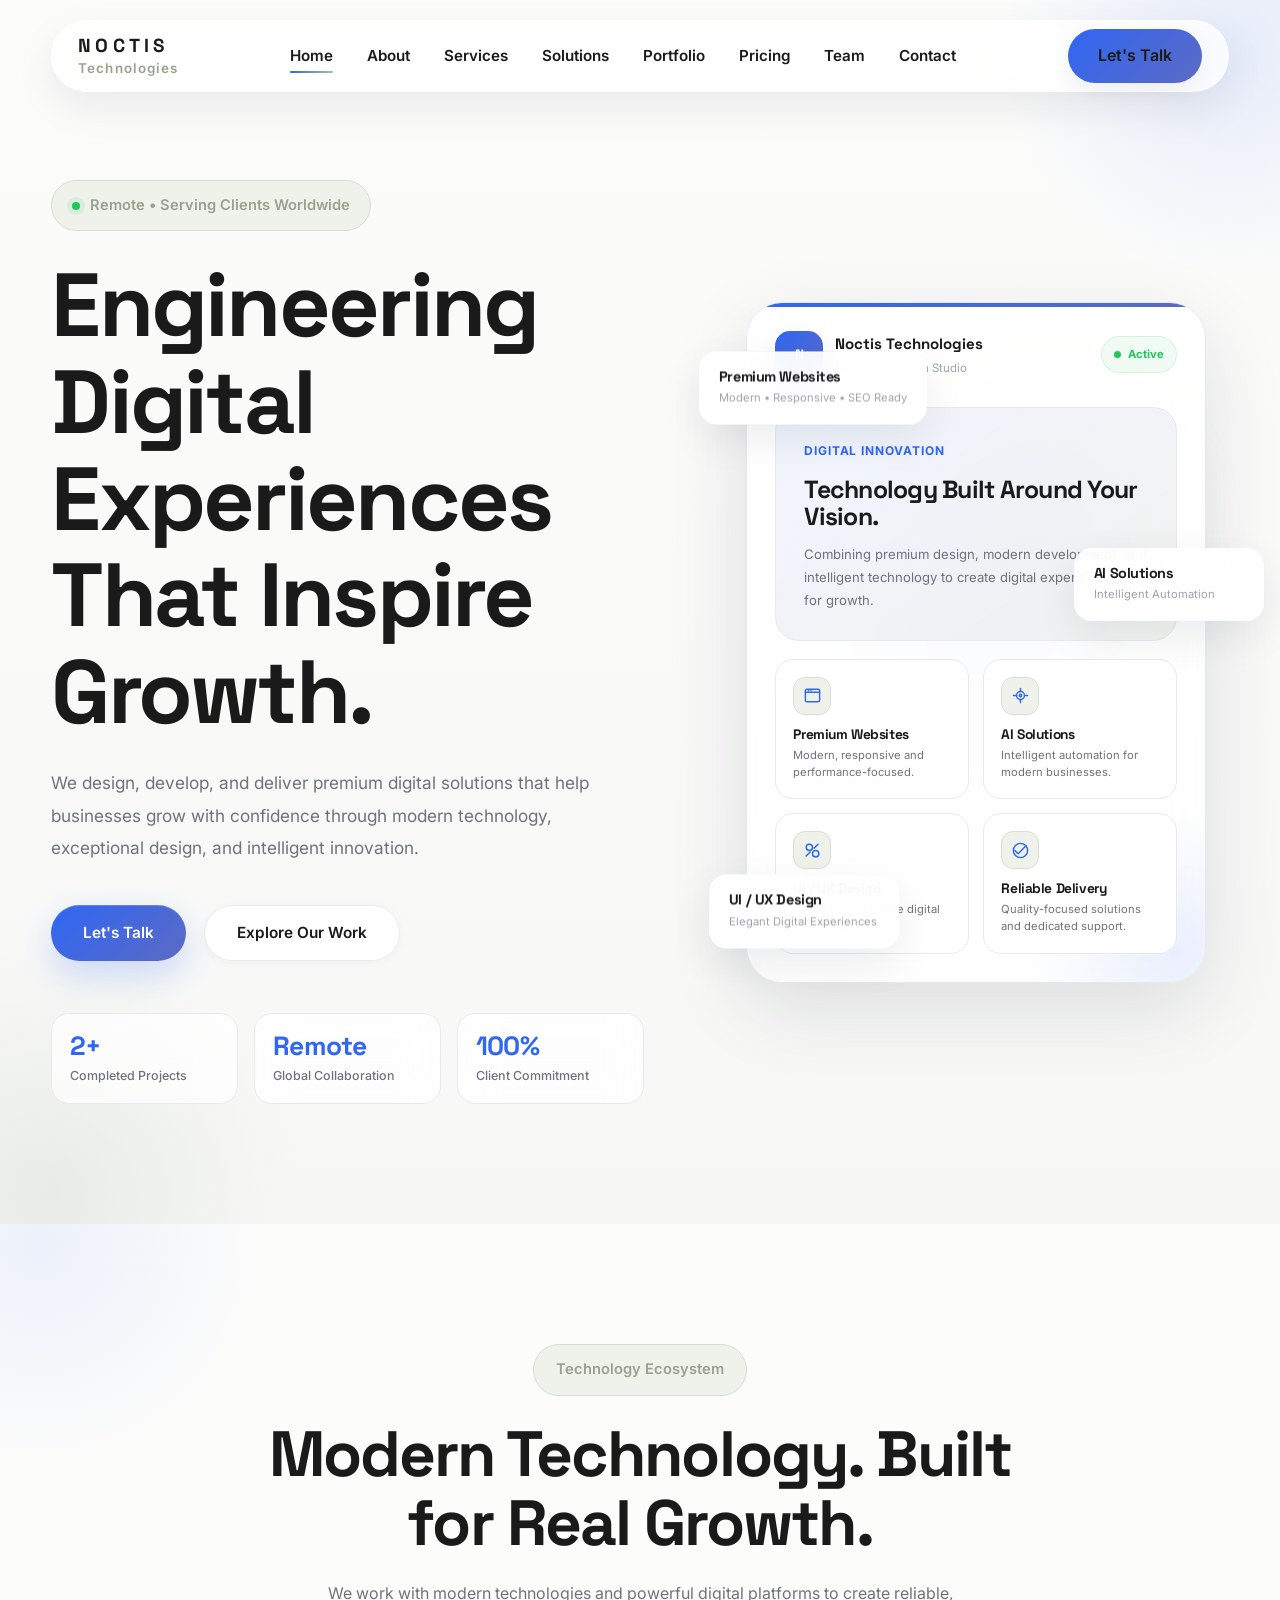
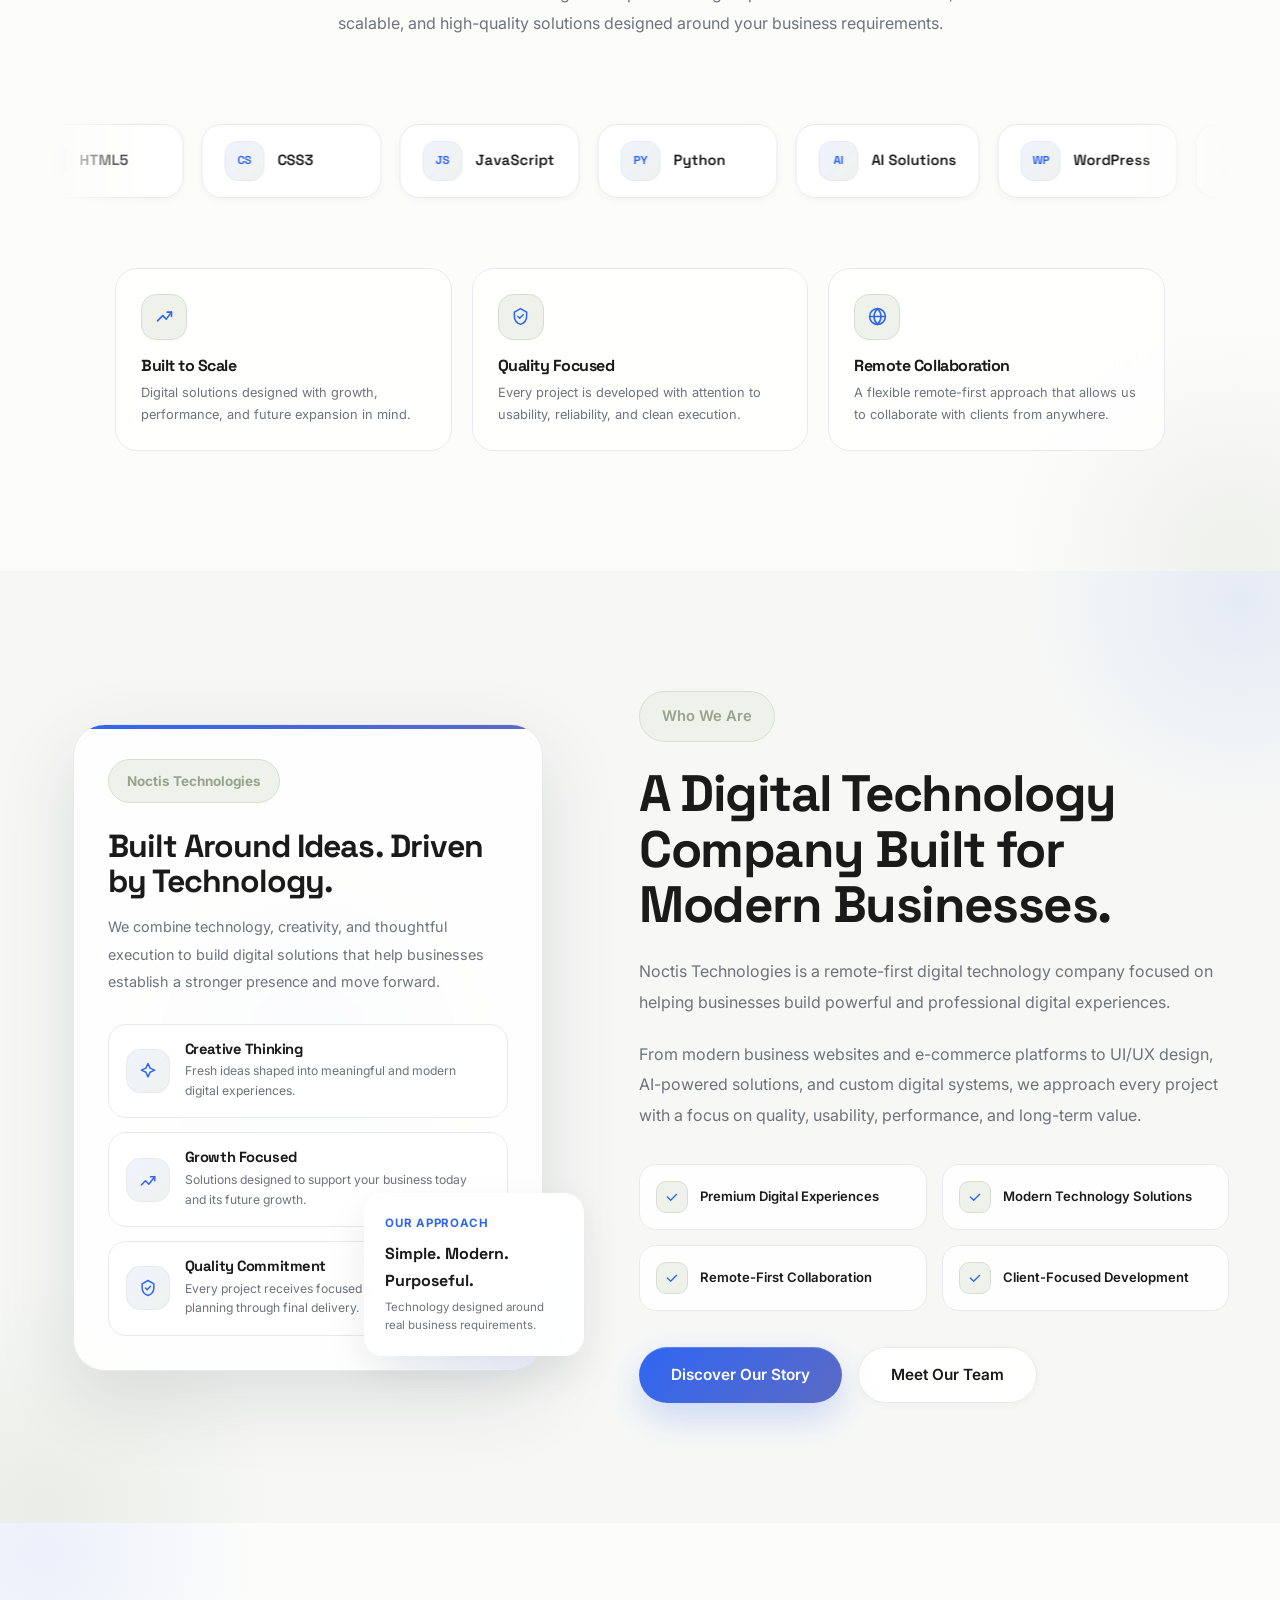
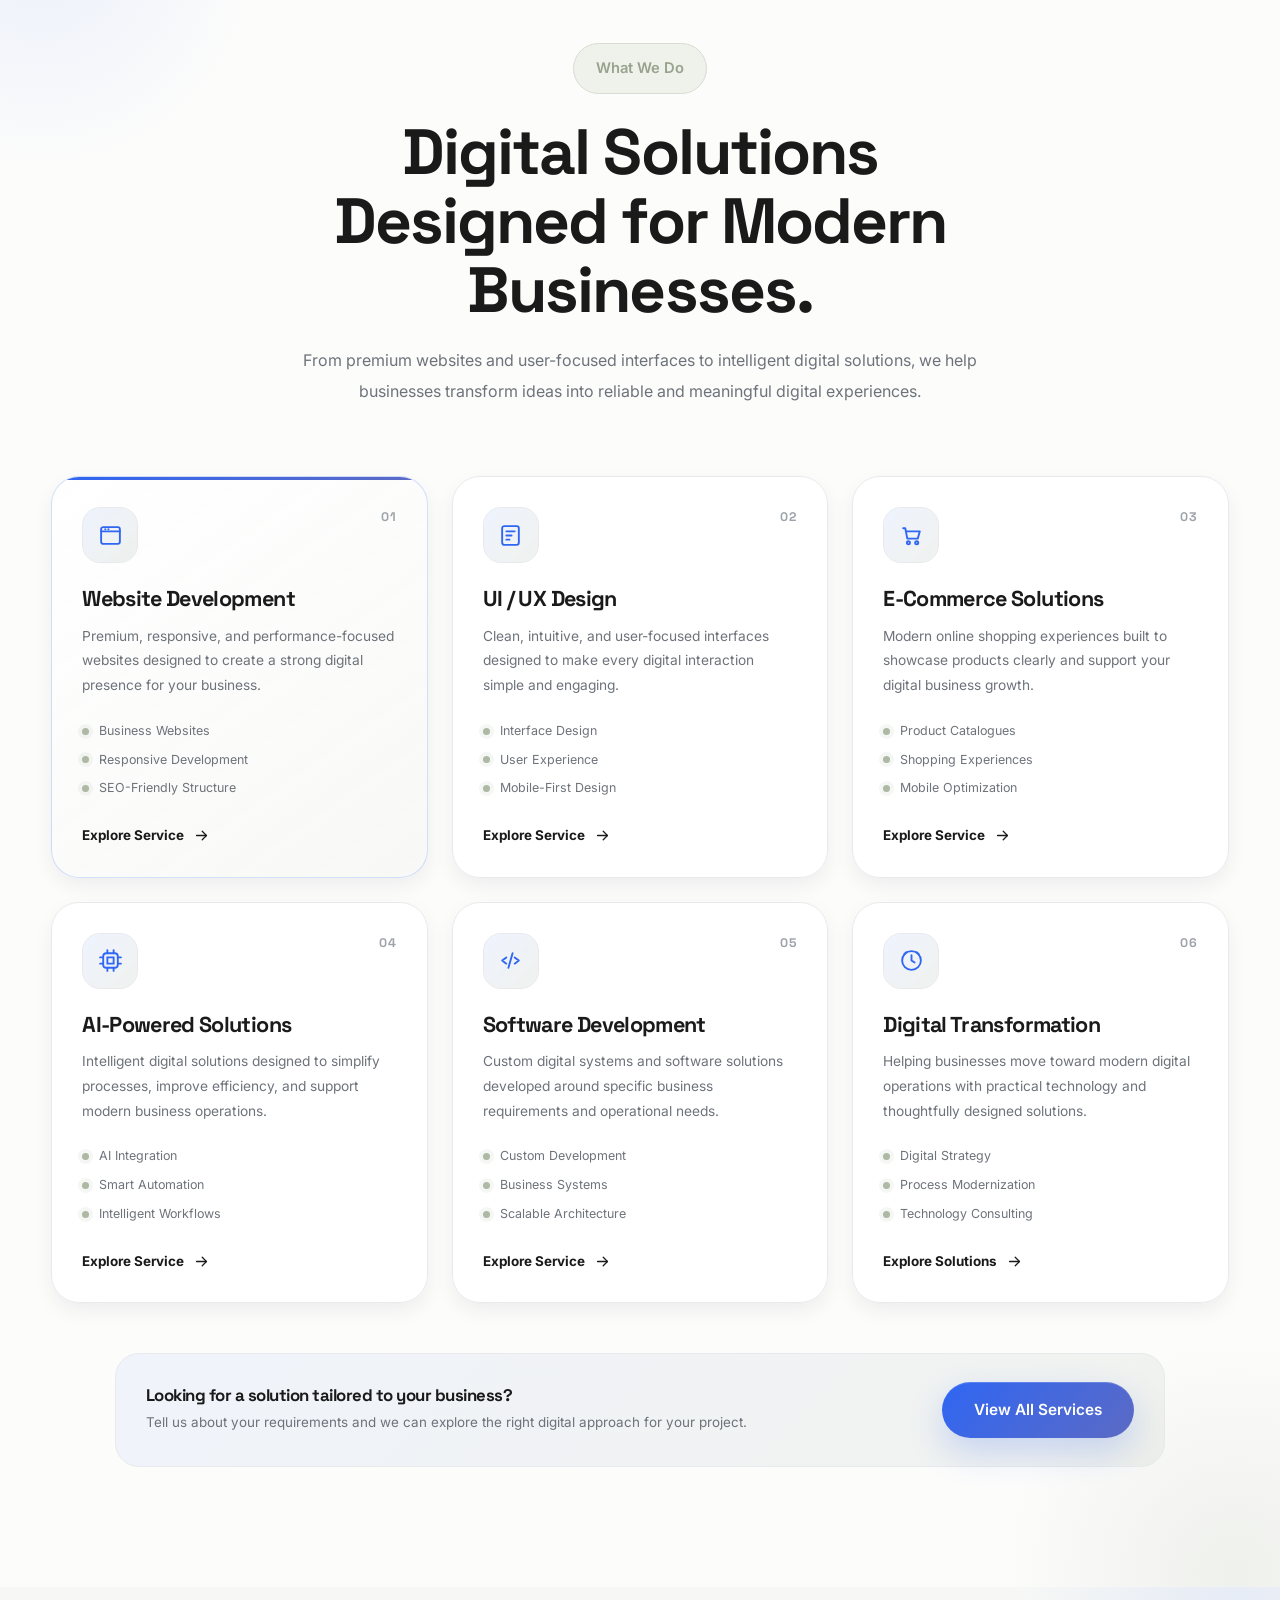
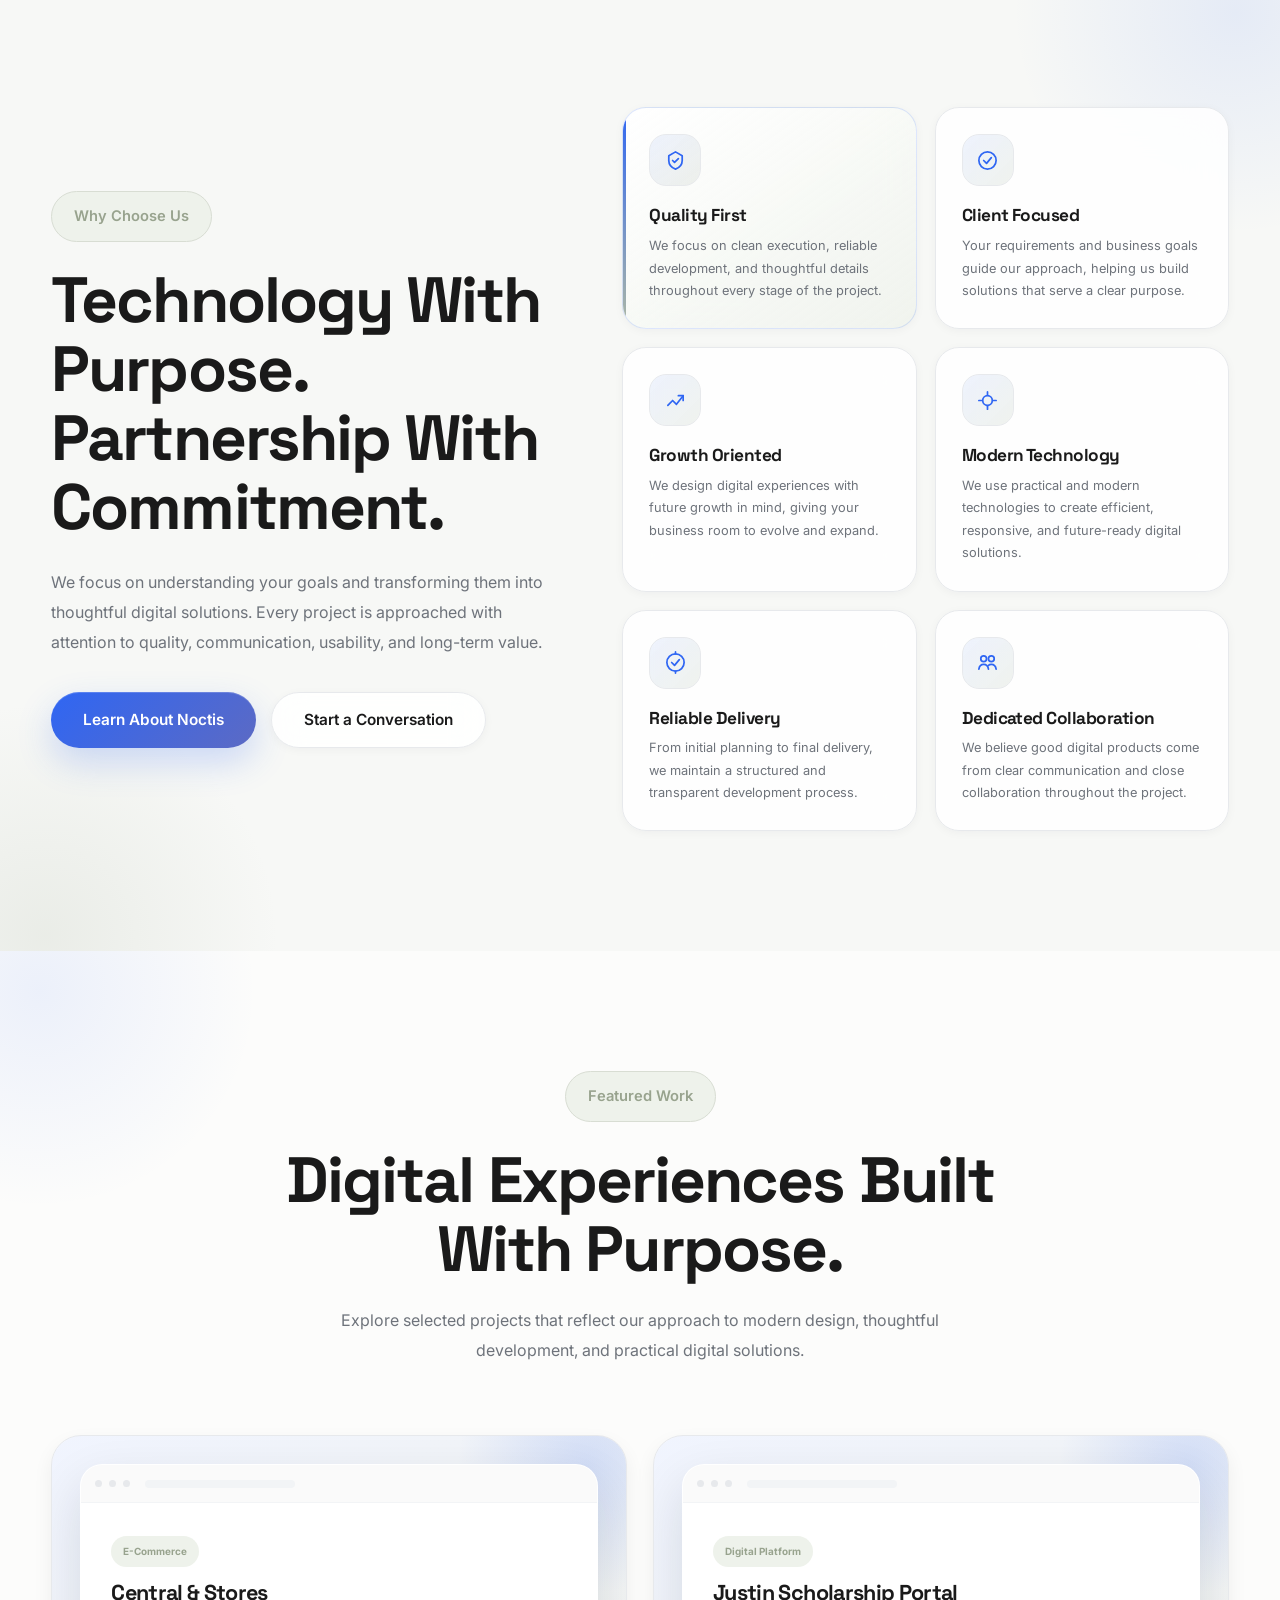
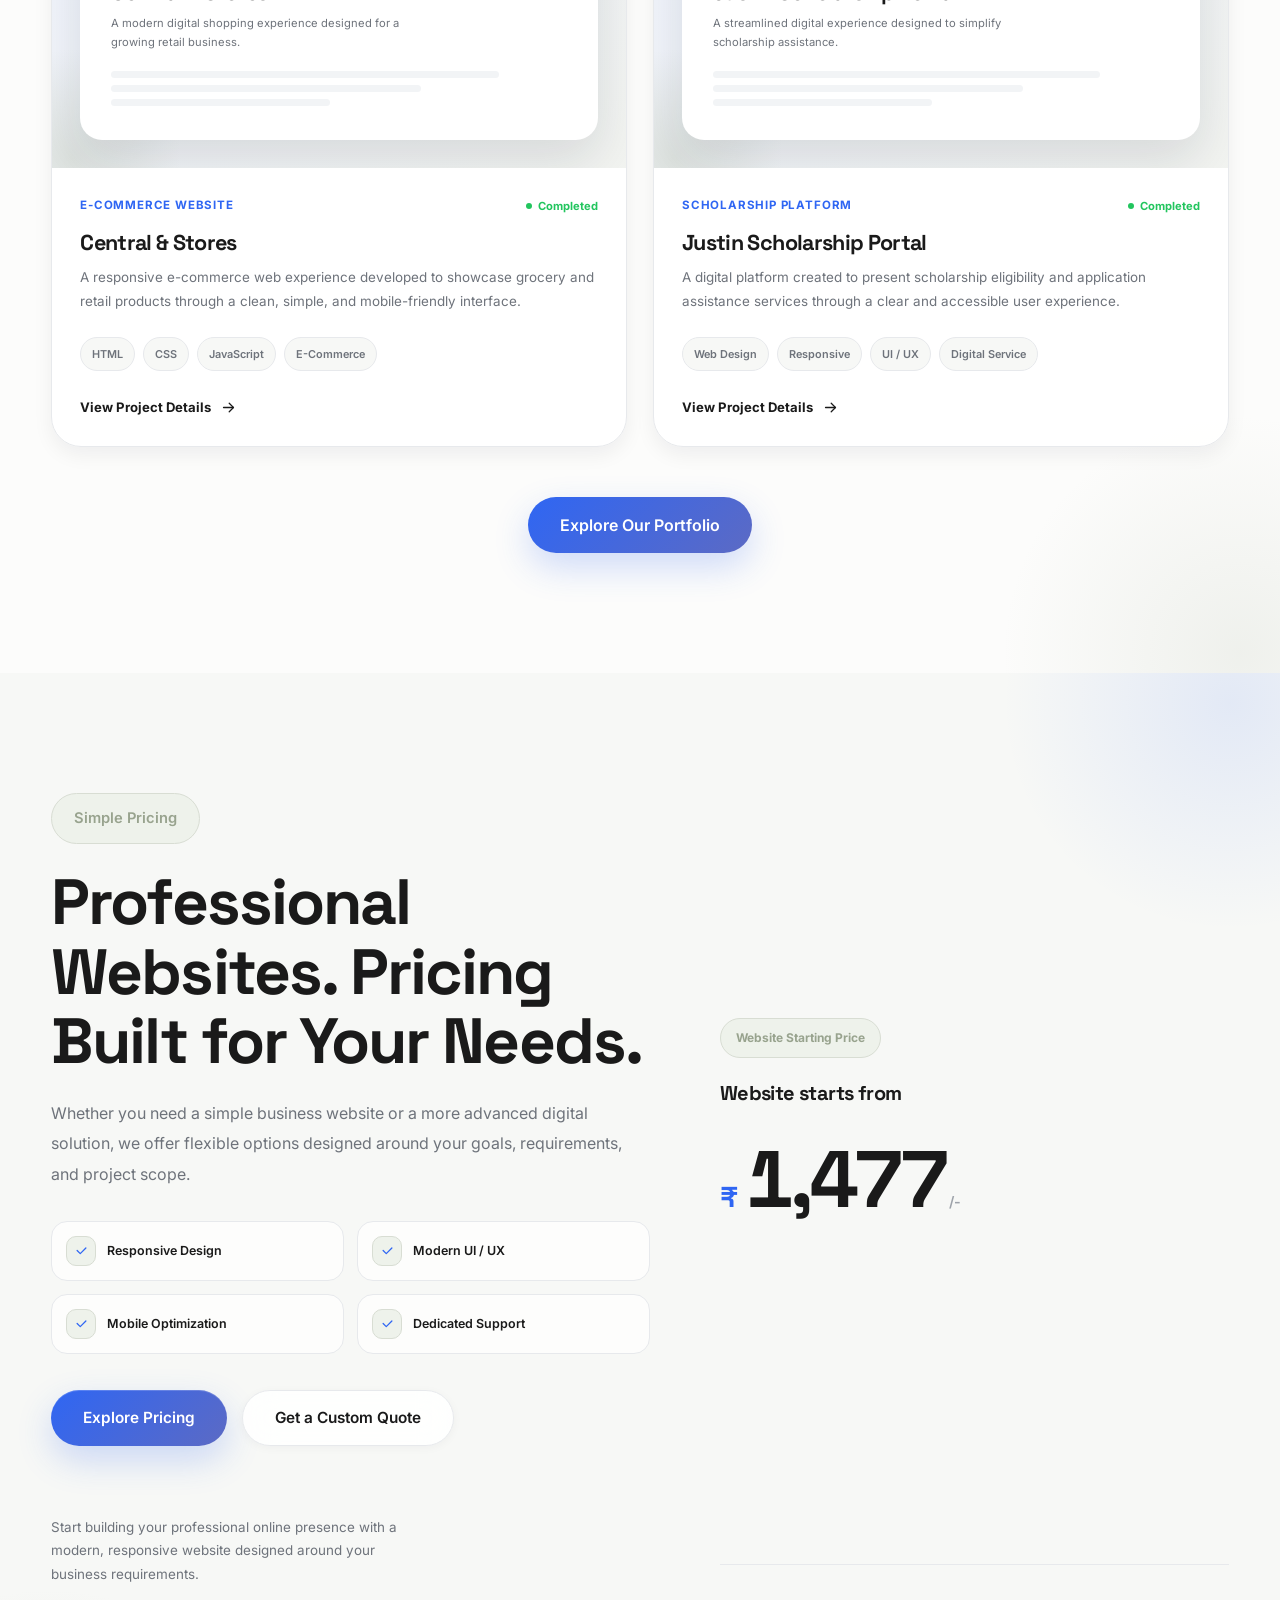
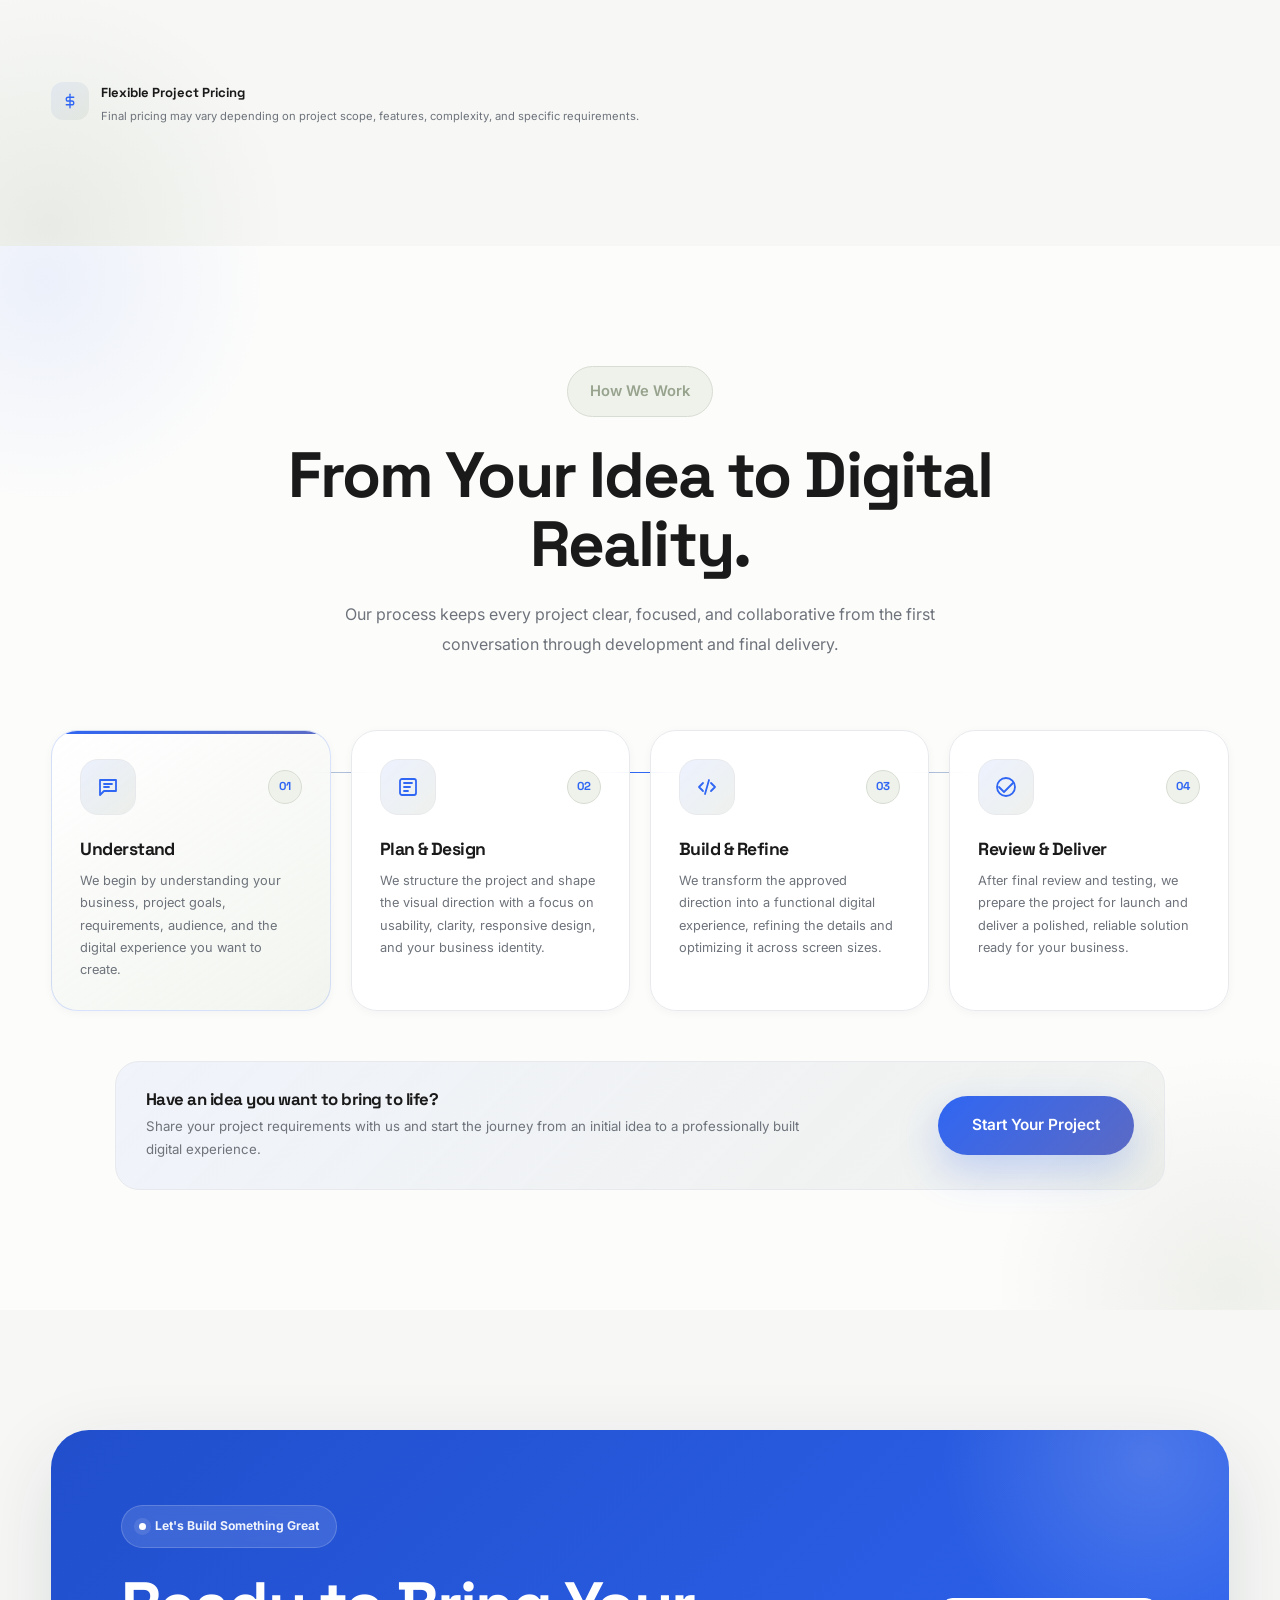
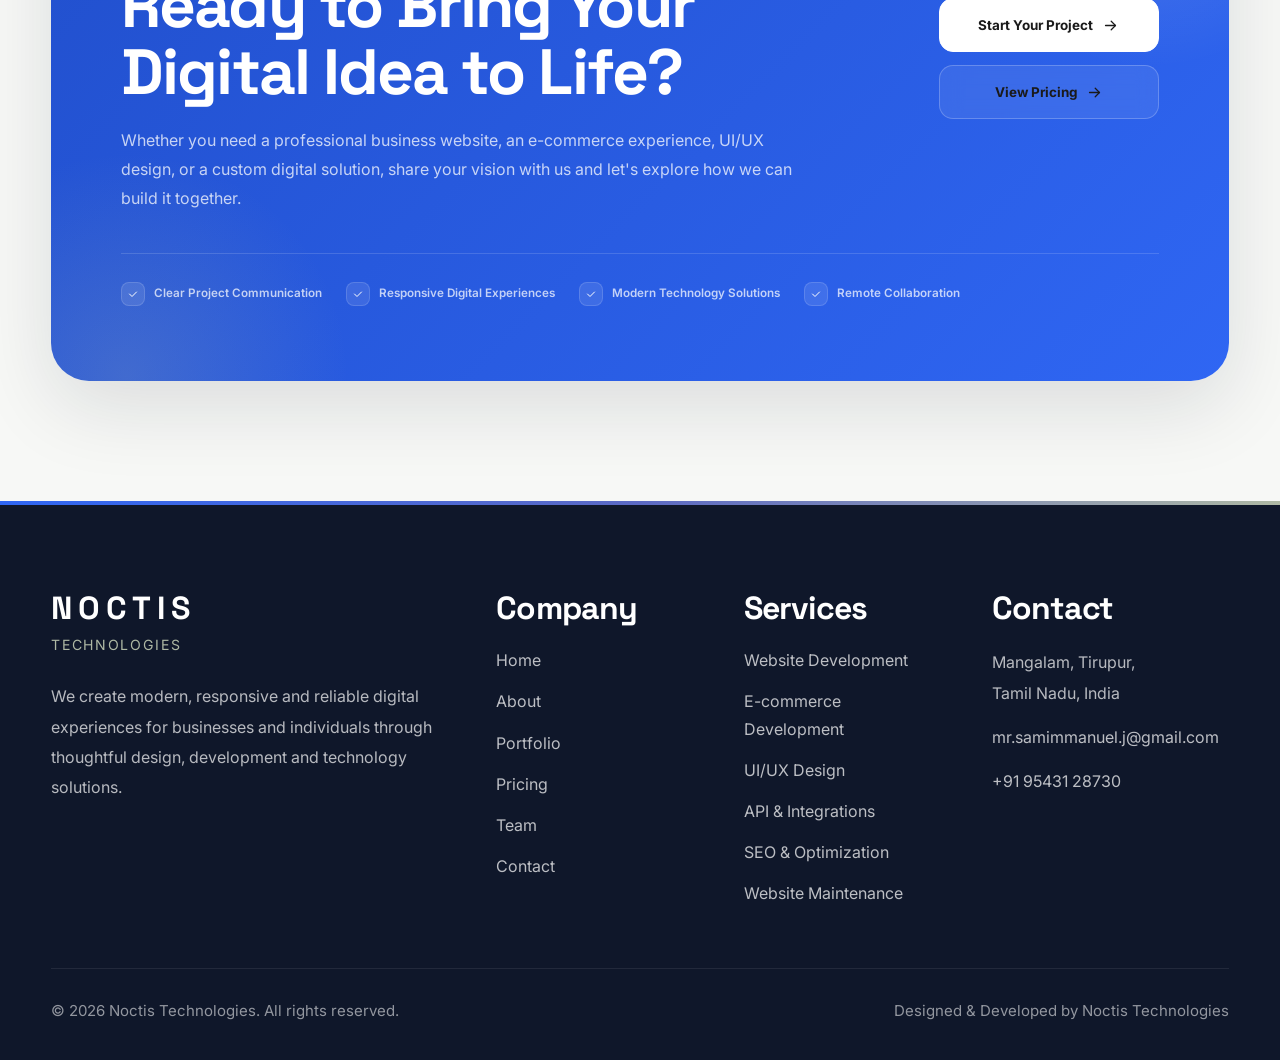
==== commit 1290bf31: "Remove duplicate Google site verification meta tag Removed duplicate Google site verification meta t" ====
--- a/index.html
+++ b/index.html
@@ -1,6 +1,8 @@
 <!DOCTYPE html>
 <html lang="en">
-<html><!--==================================================
+<head>
+      <meta name="google-site-verification" content="jA_sLFsFviaUQtJCik8exapzIk14QW5SzLzbkM1XcyE" />
+<!--==================================================
 BASIC META
 ==================================================-->
 
@@ -114,7 +116,7 @@
   <link rel="stylesheet" href="button.css">
 <link rel="stylesheet" href="footer.css">
 
-  <meta name="google-site-verification" content="jA_sLFsFviaUQtJCik8exapzIk14QW5SzLzbkM1XcyE" />
+
 
 <!--==================================================
 FAVICON
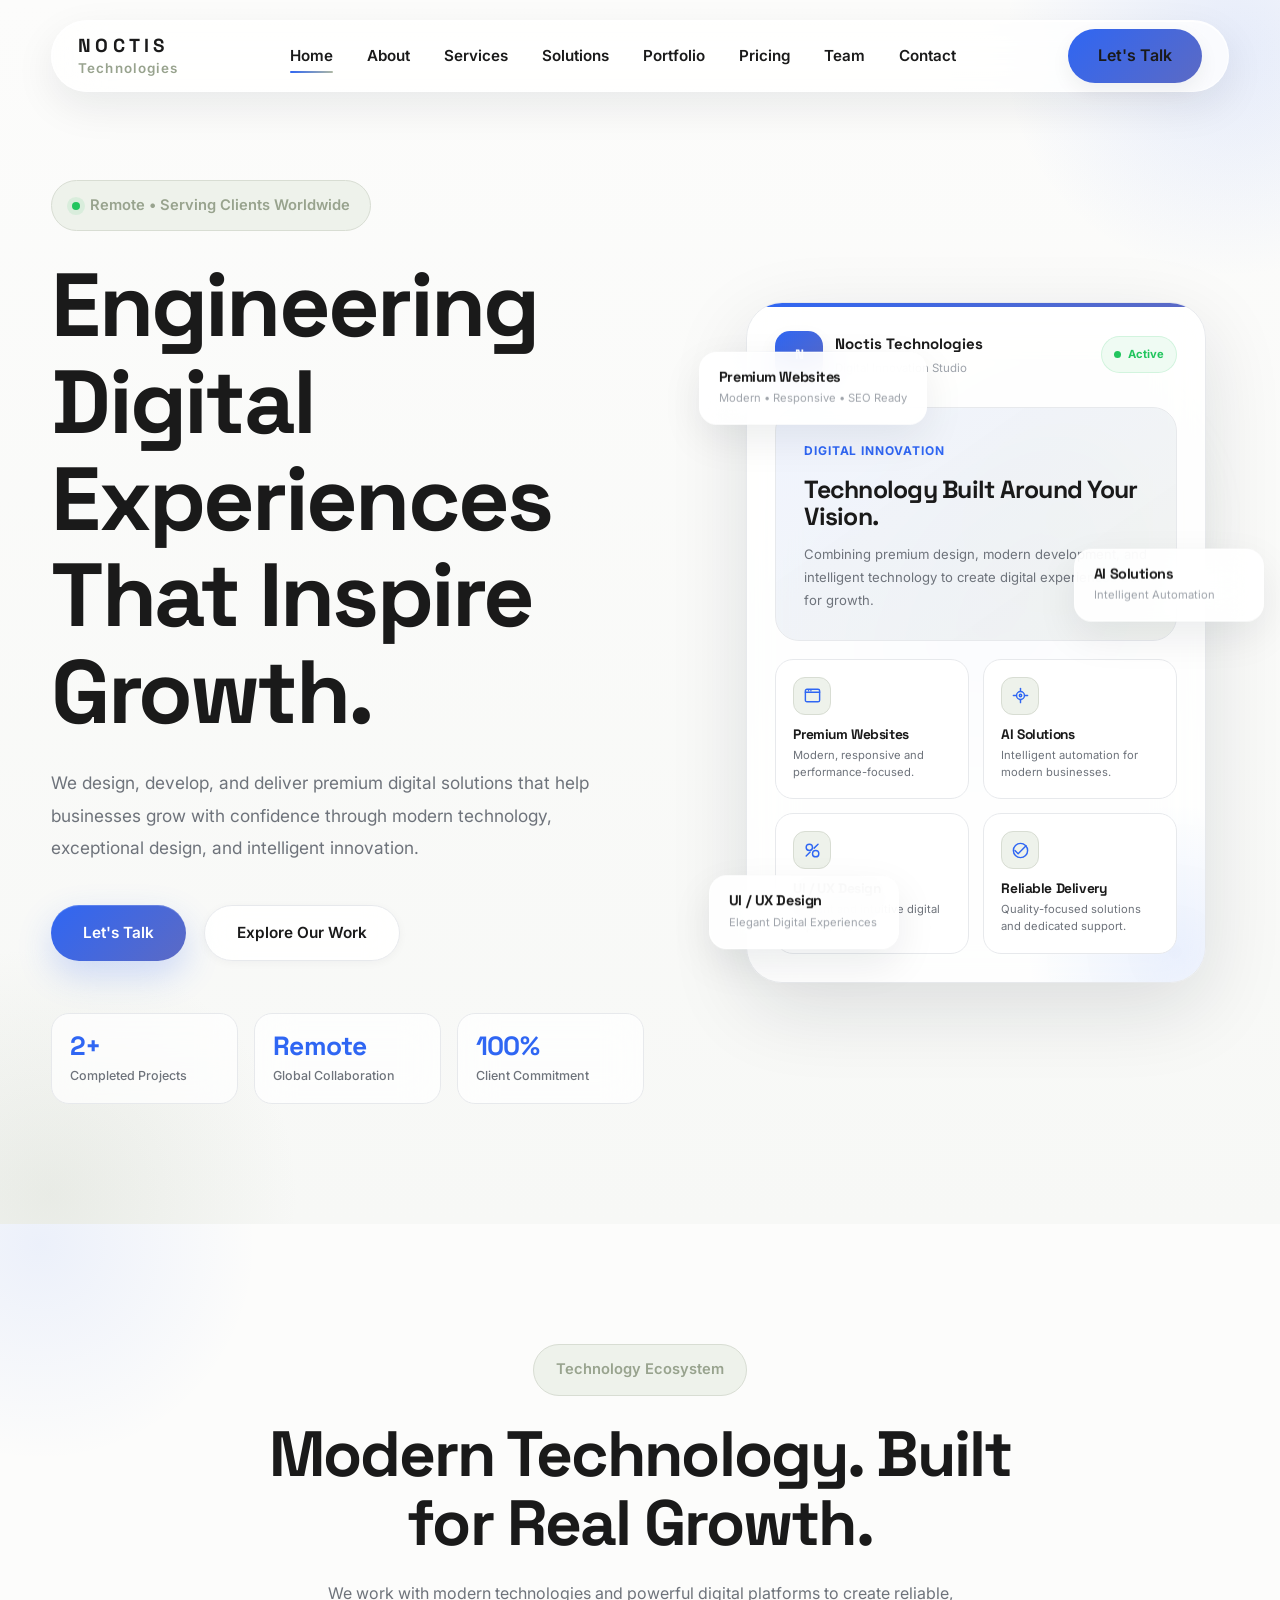
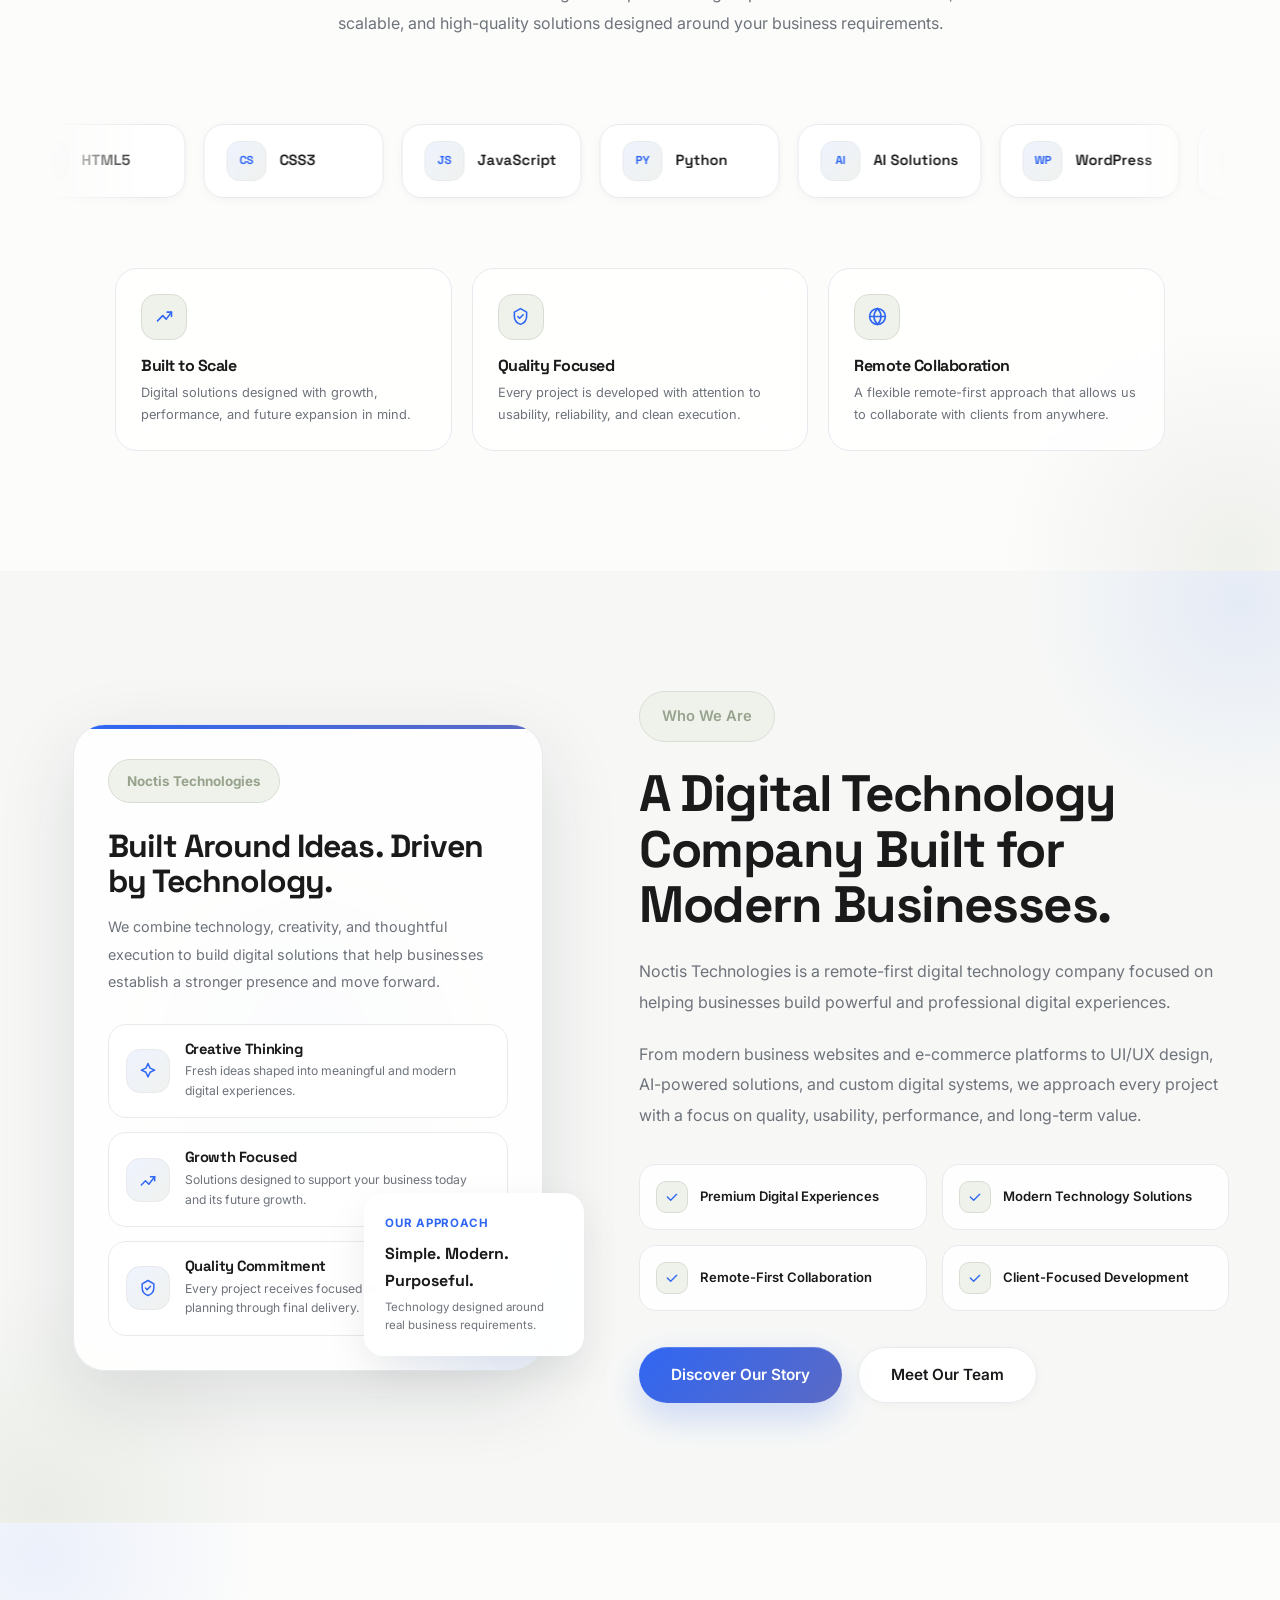
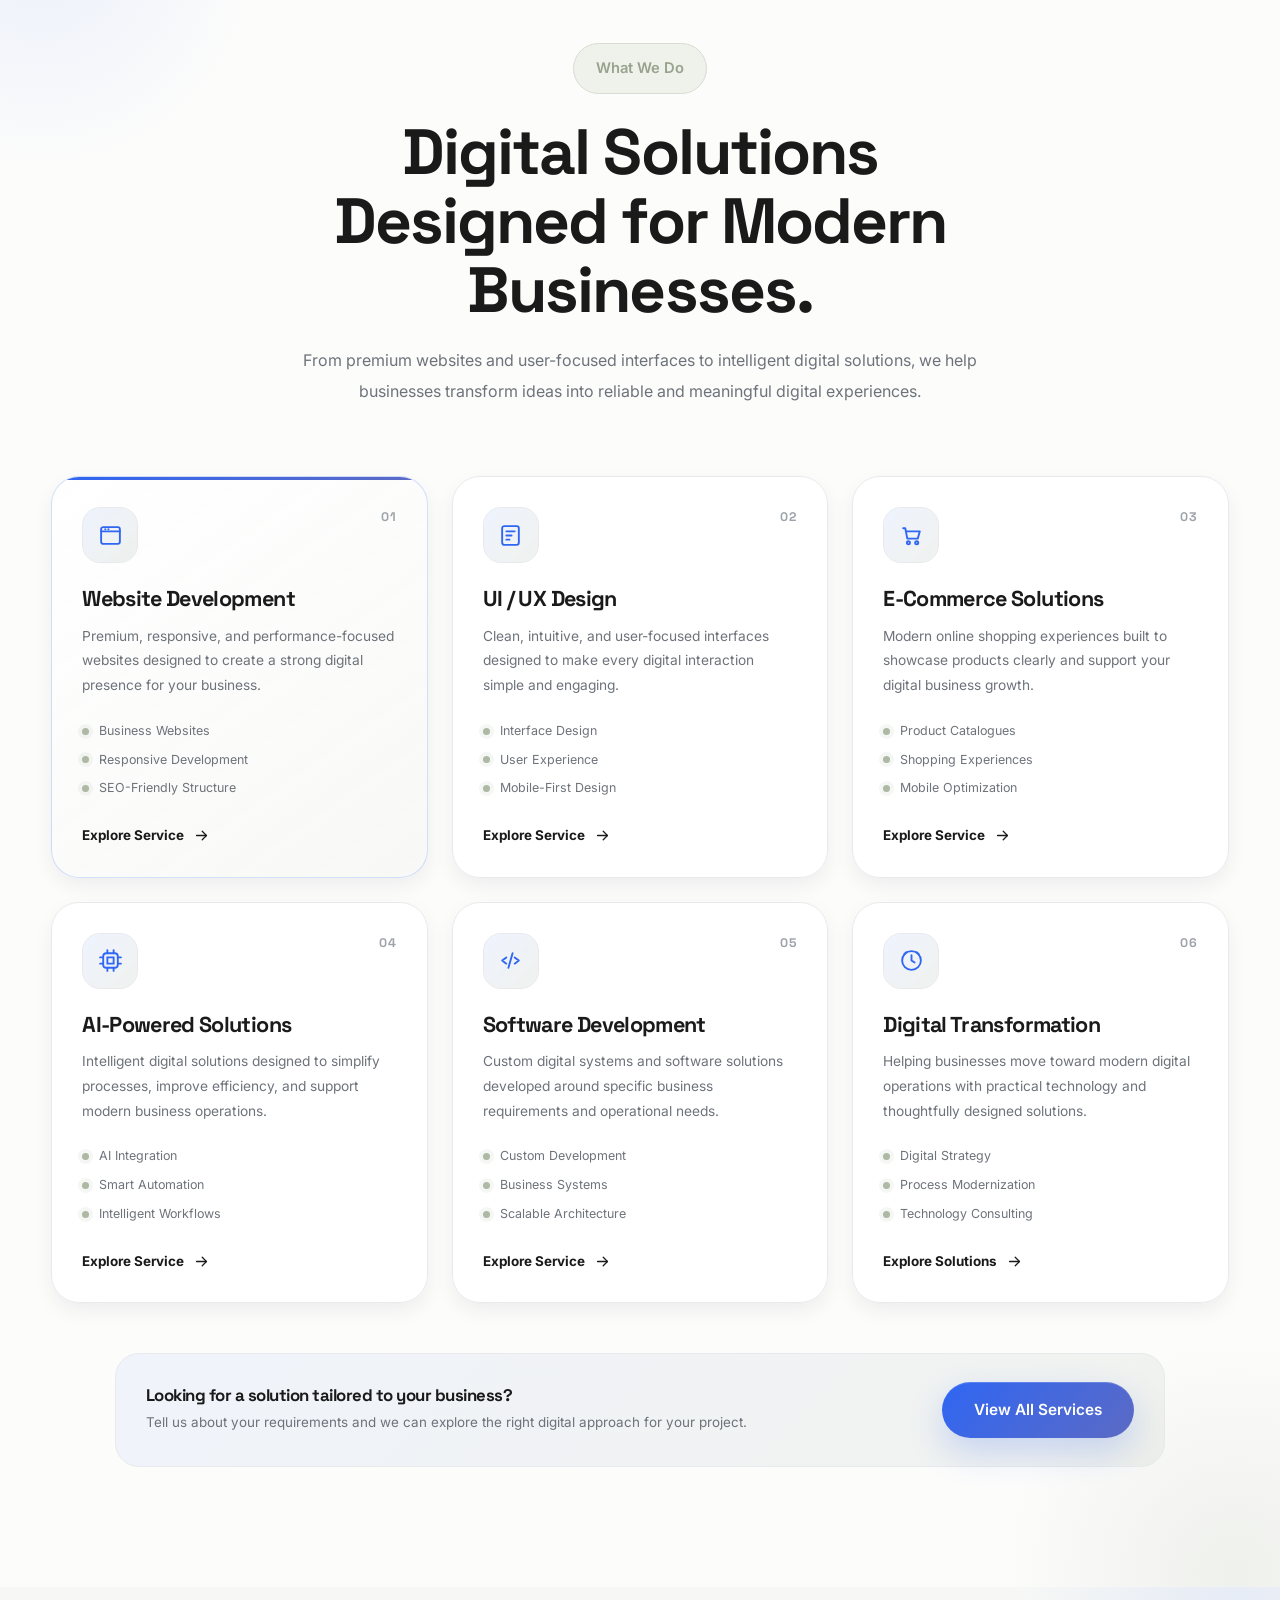
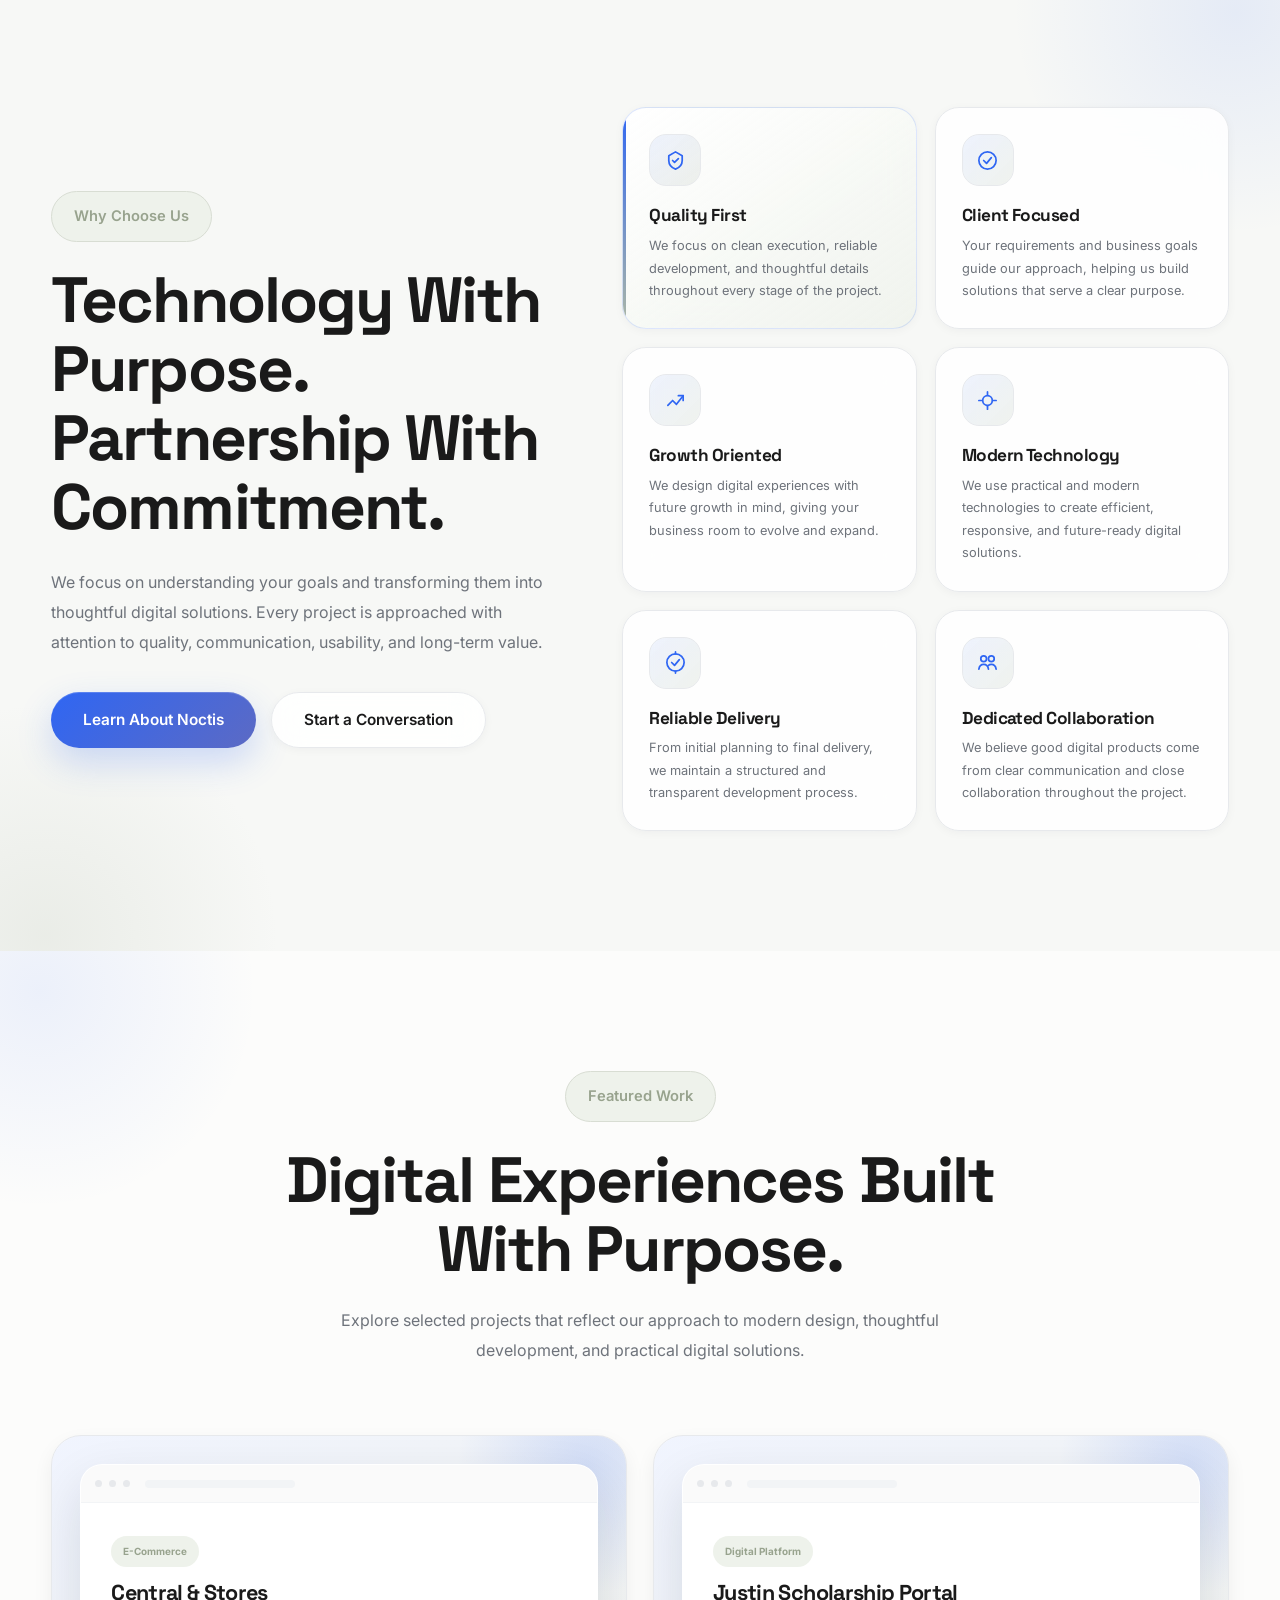
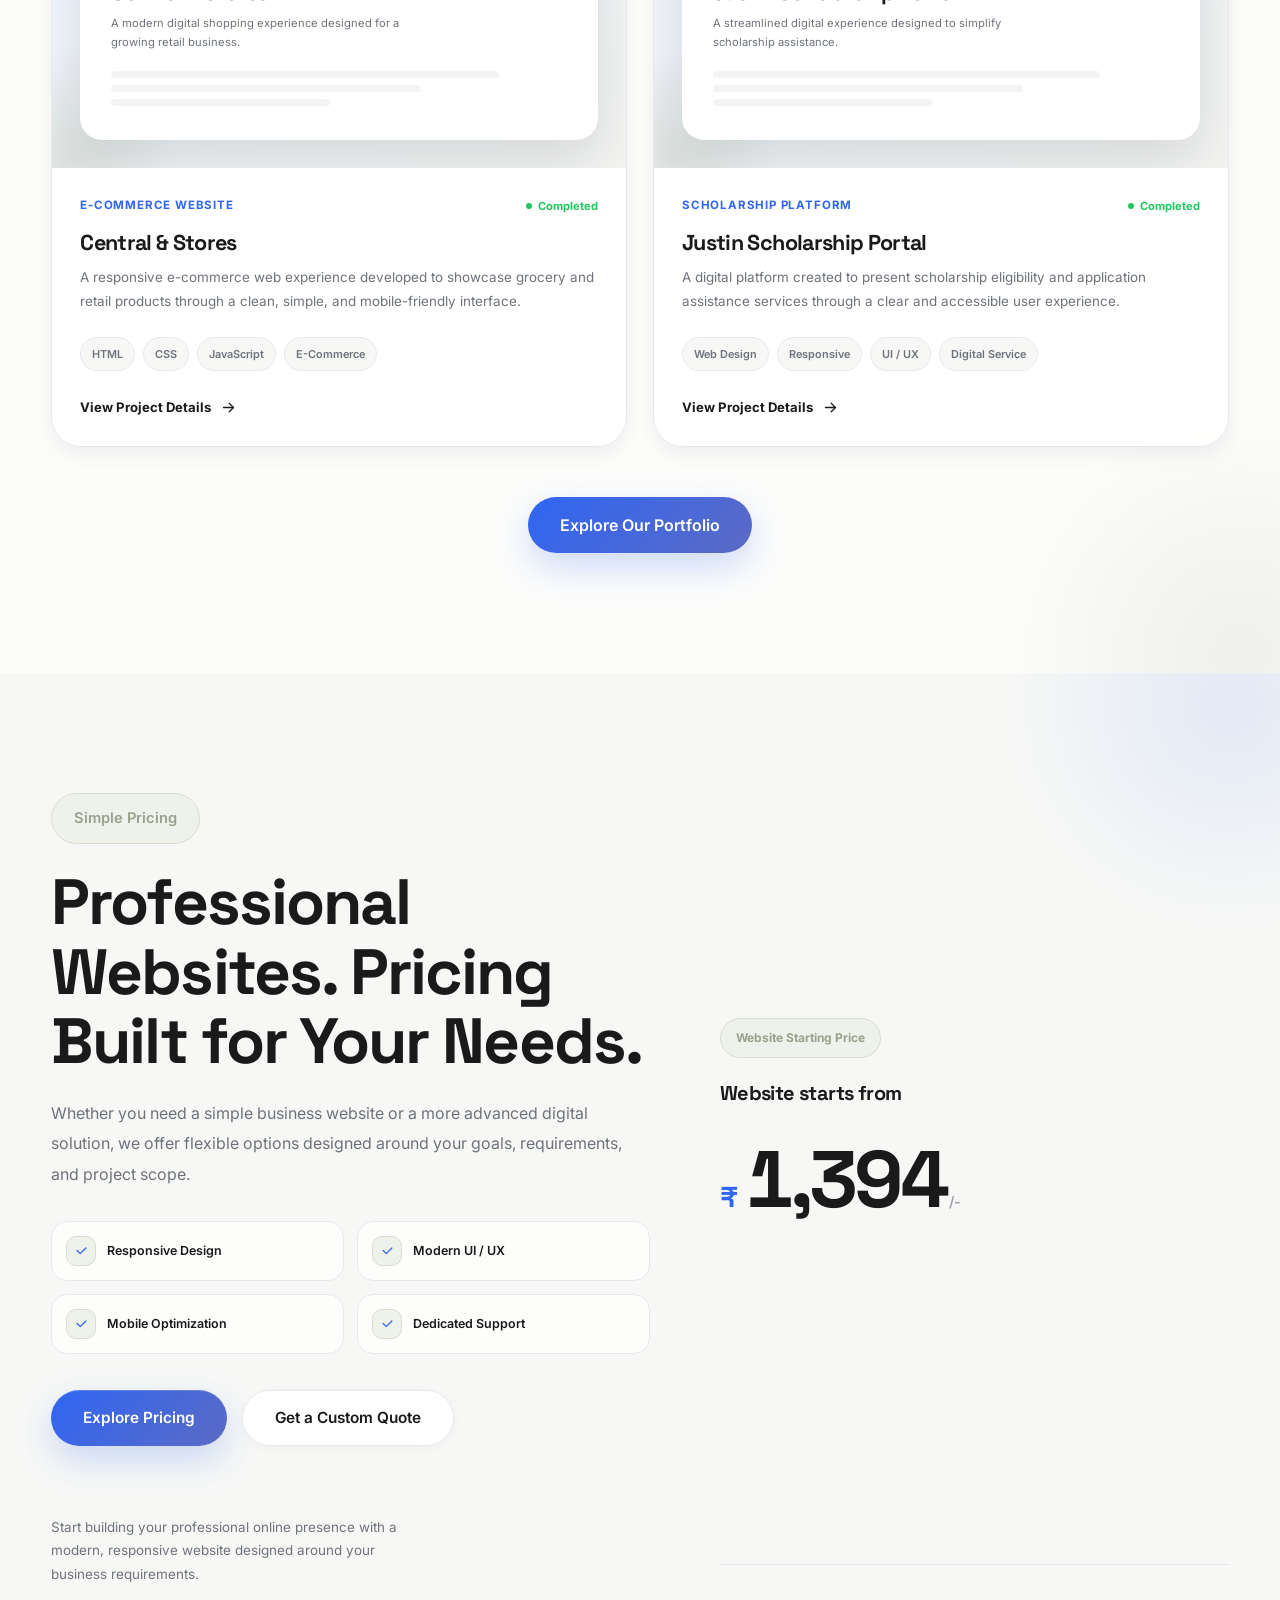
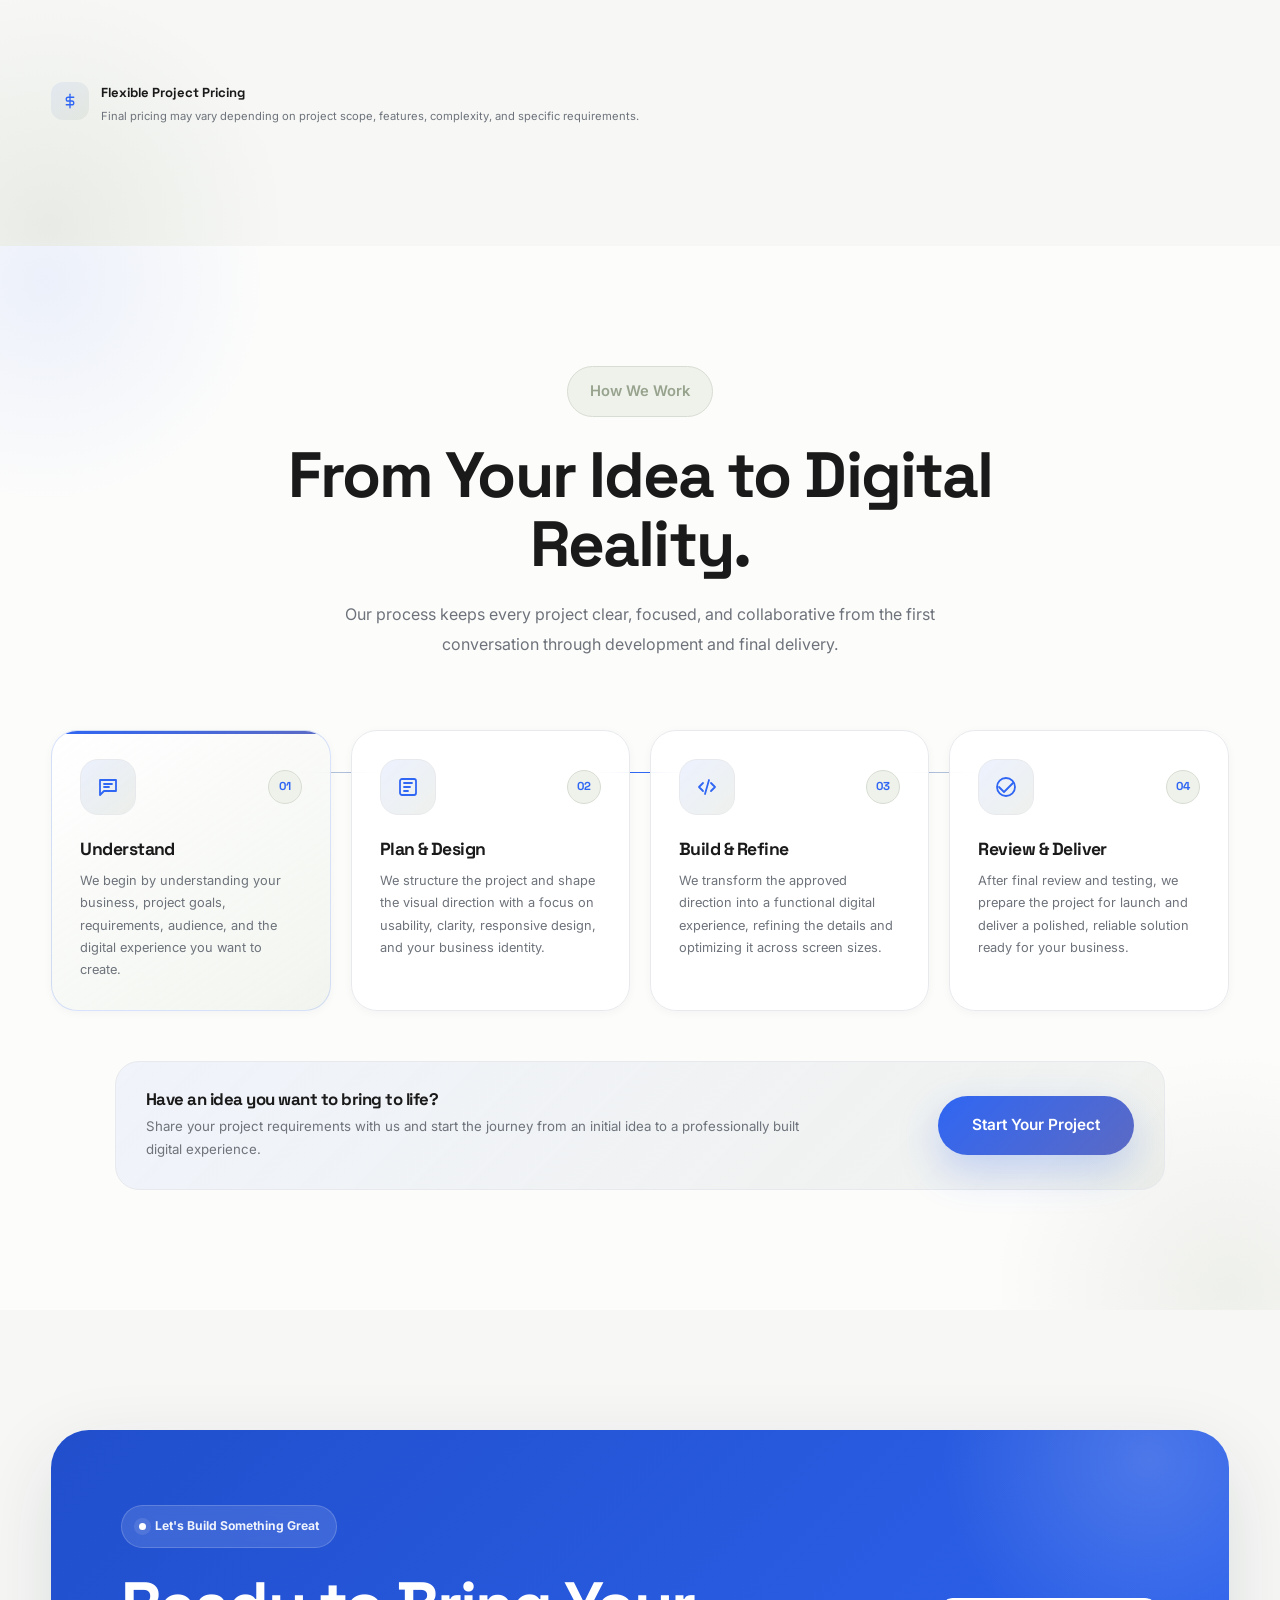
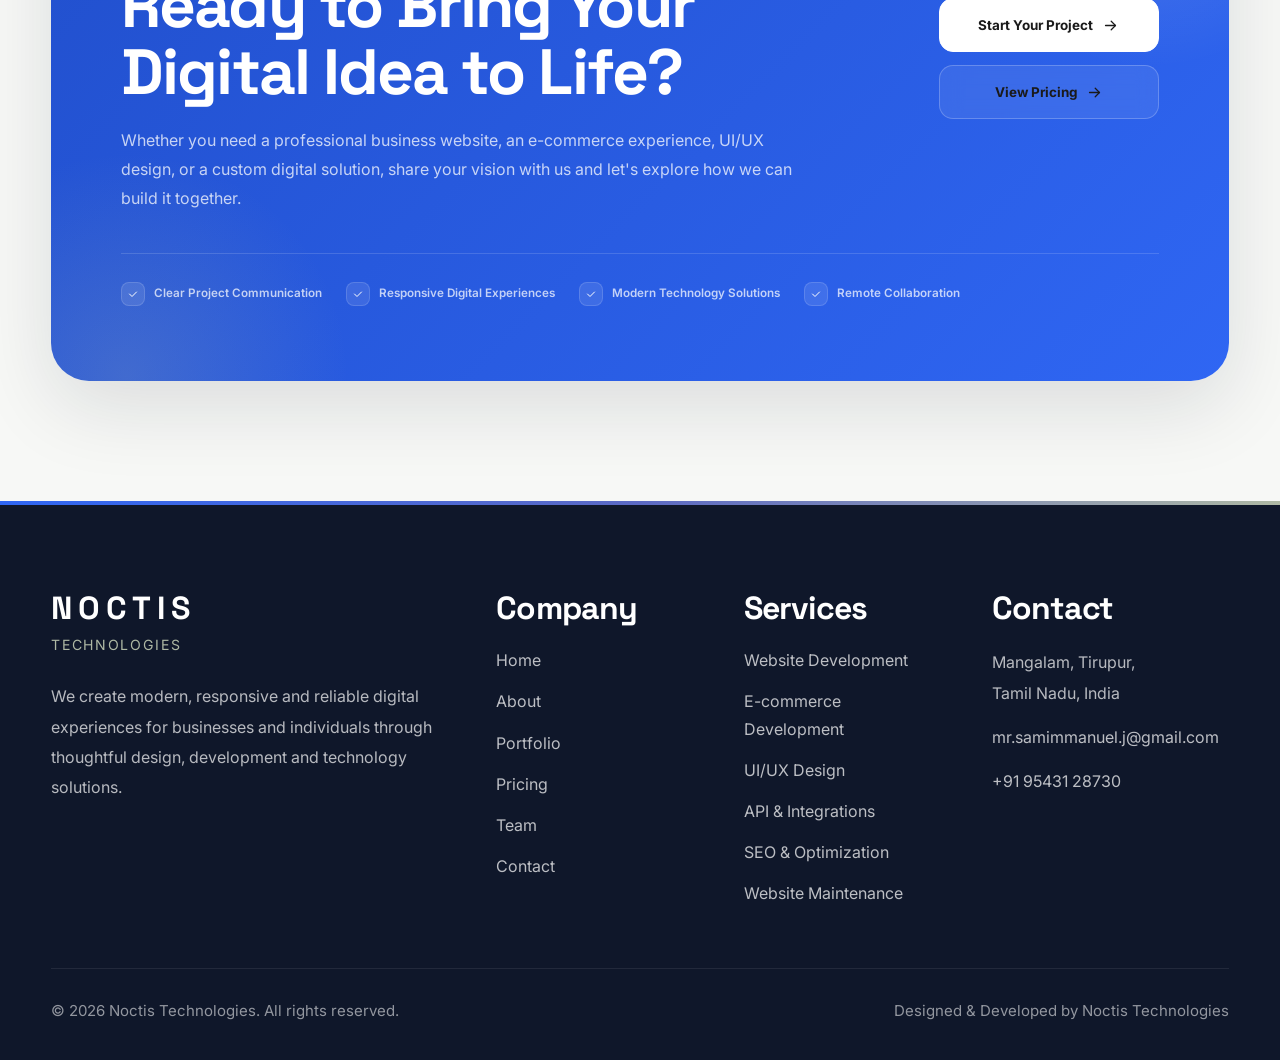
==== commit 1dcdac63: "Modify title and keywords for SEO enhancement Updated the title and keywords meta tags for better SE" ====
--- a/index.html
+++ b/index.html
@@ -22,16 +22,14 @@
 SEO
 ================================================== -->
 
-<title>Noctis Technologies | Premium Website Development & Digital Solutions</title>
+<title>Noctis Technologies | Sam Immanuel J - Website Developer in Dindigul & Tiruppur</title>
 
 <meta name="google-site-verification" content="A7ccK12S5lemNciqip-s72KateKtj9omTggVW0_fXbI">
 
 <meta name="description"
 content="Noctis Technologies delivers premium website development, UI/UX design, AI-powered digital solutions, business websites, e-commerce platforms and custom web applications for businesses worldwide.">
 
-<meta name="keywords"
-content="Noctis Technologies, Website Development, Web Design, UI UX Design, AI Solutions, Business Website, E-Commerce Website, Digital Solutions, Tiruppur Web Developer, Dindigul Web Developer">
-
+<meta name="keywords" content="Noctis Technologies, Website Development, Web Design, UI UX Design, AI Solutions, Business Website, E-Commerce Website, Digital Solutions, Tiruppur Web Developer, Dindigul Web Developer, Sam Immanuel J, Sam Thomas, Sam Web Solutions, Sam Tiruppur Web Developer, Sam Web Developer Tiruppur, Web Developer in Tiruppur, Sam Thomas Web Designer, Sam Immanuel J Web Designer, Sam Thomas Tiruppur Web Designer, Sam Immanuel J Tiruppur Web Designer, Sam Thomas Website Developer, Sam Immanuel J Website Developer, Noctis Technologies Tiruppur, Noctis Technologies Dindigul, Noctis Technologies Tamil Nadu, Noctis Technologies Website Design, Noctis Technologies Web Developer, Noctis Technologies Affordable Websites, Noctis Technologies Business Websites, Noctis Technologies Tiruppur Web Developer, Noctis Technologies Dindigul Web Developer, Responsive Website Design, Portfolio Website Development, Landing Page Development, Custom Website Development, Frontend Development, Backend Development, SEO Services, Website Maintenance, Tamil Nadu Web Developer, Affordable Website Development, Premium Website Design">
 <meta name="robots"
 content="index, follow, max-image-preview:large">
 
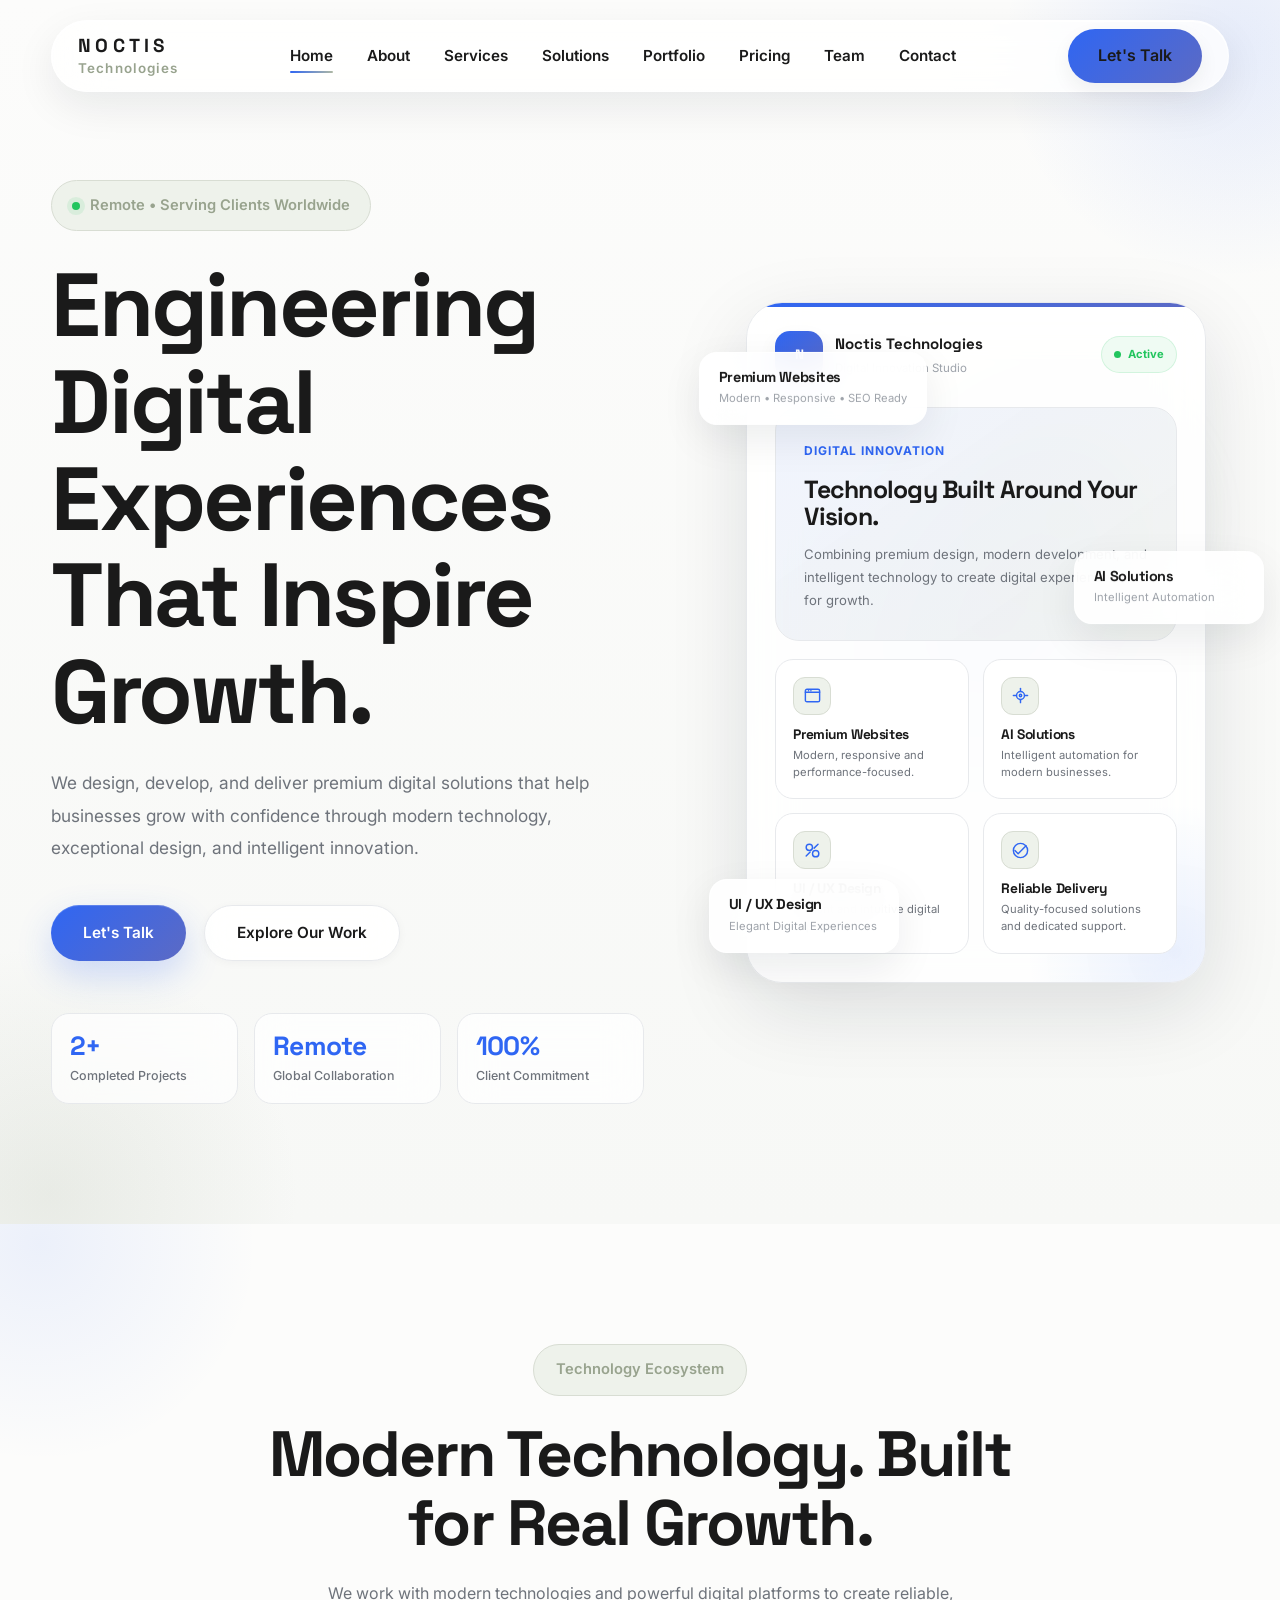
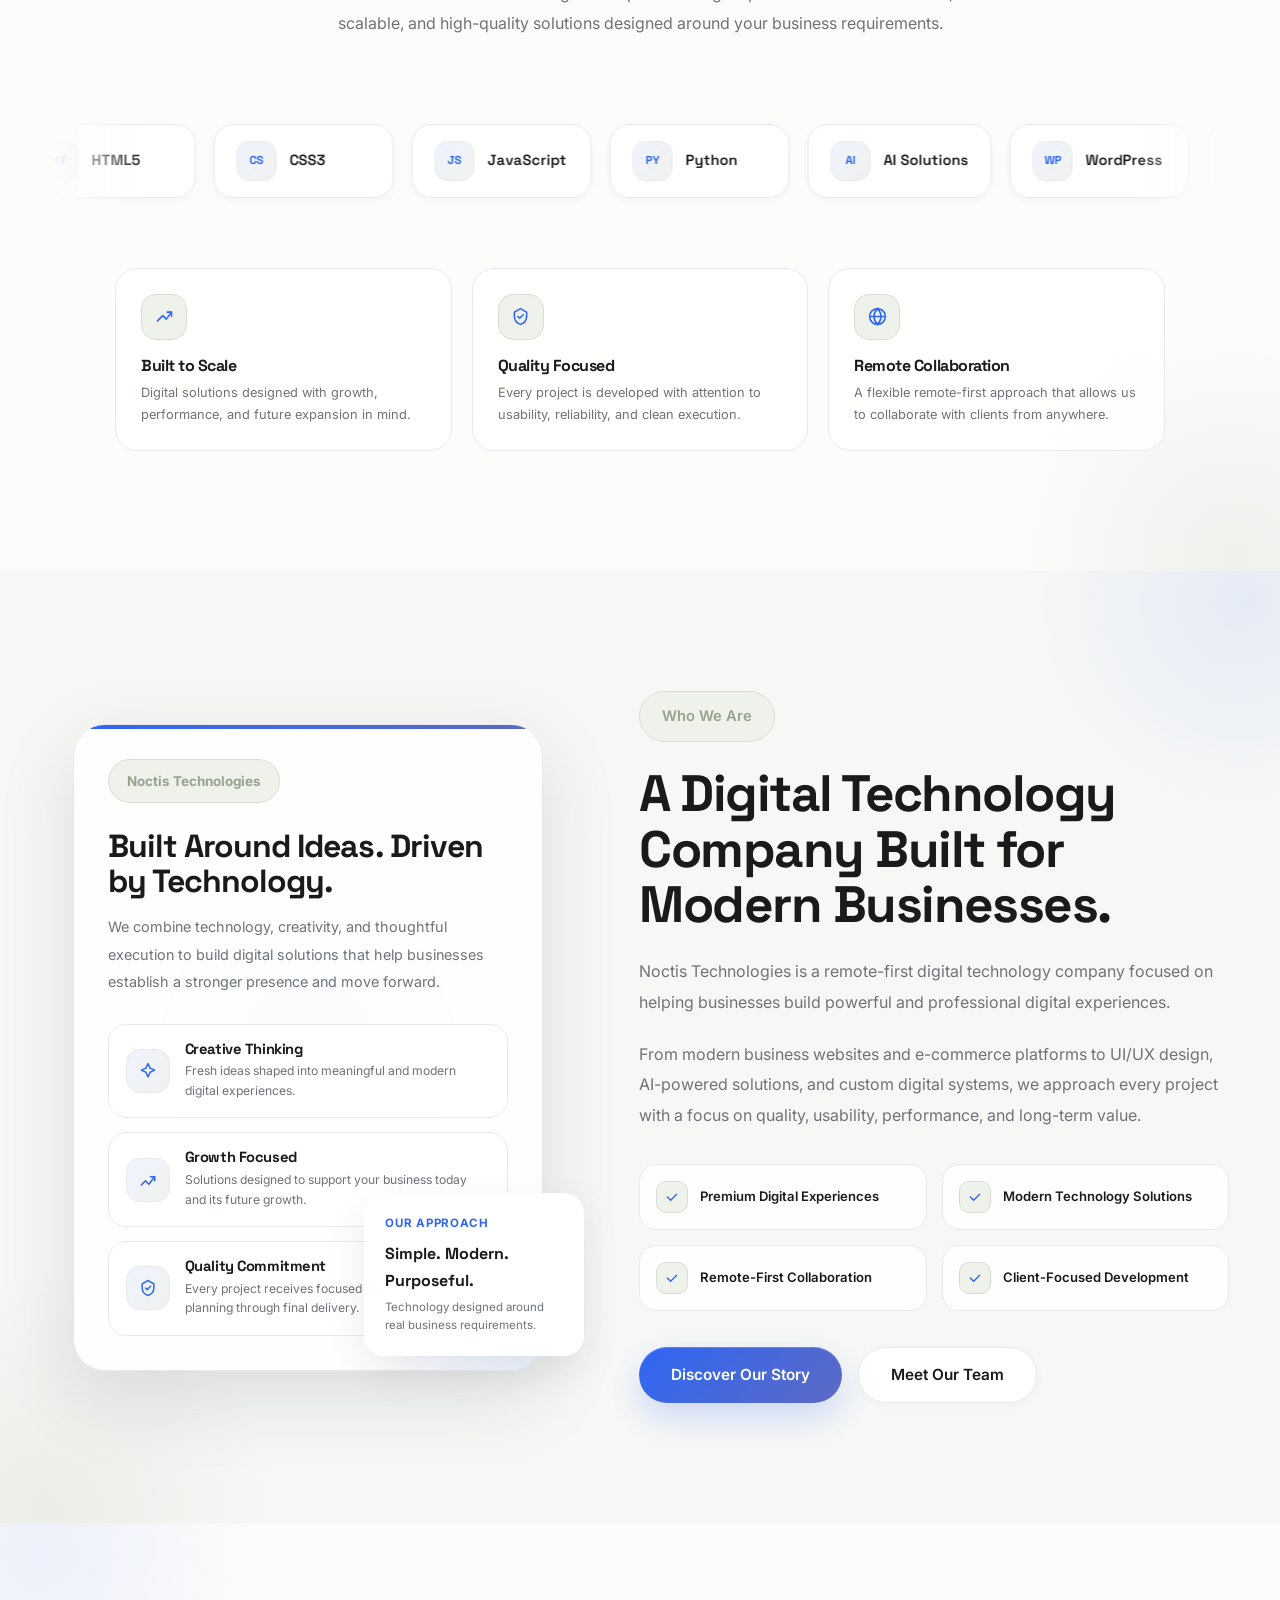
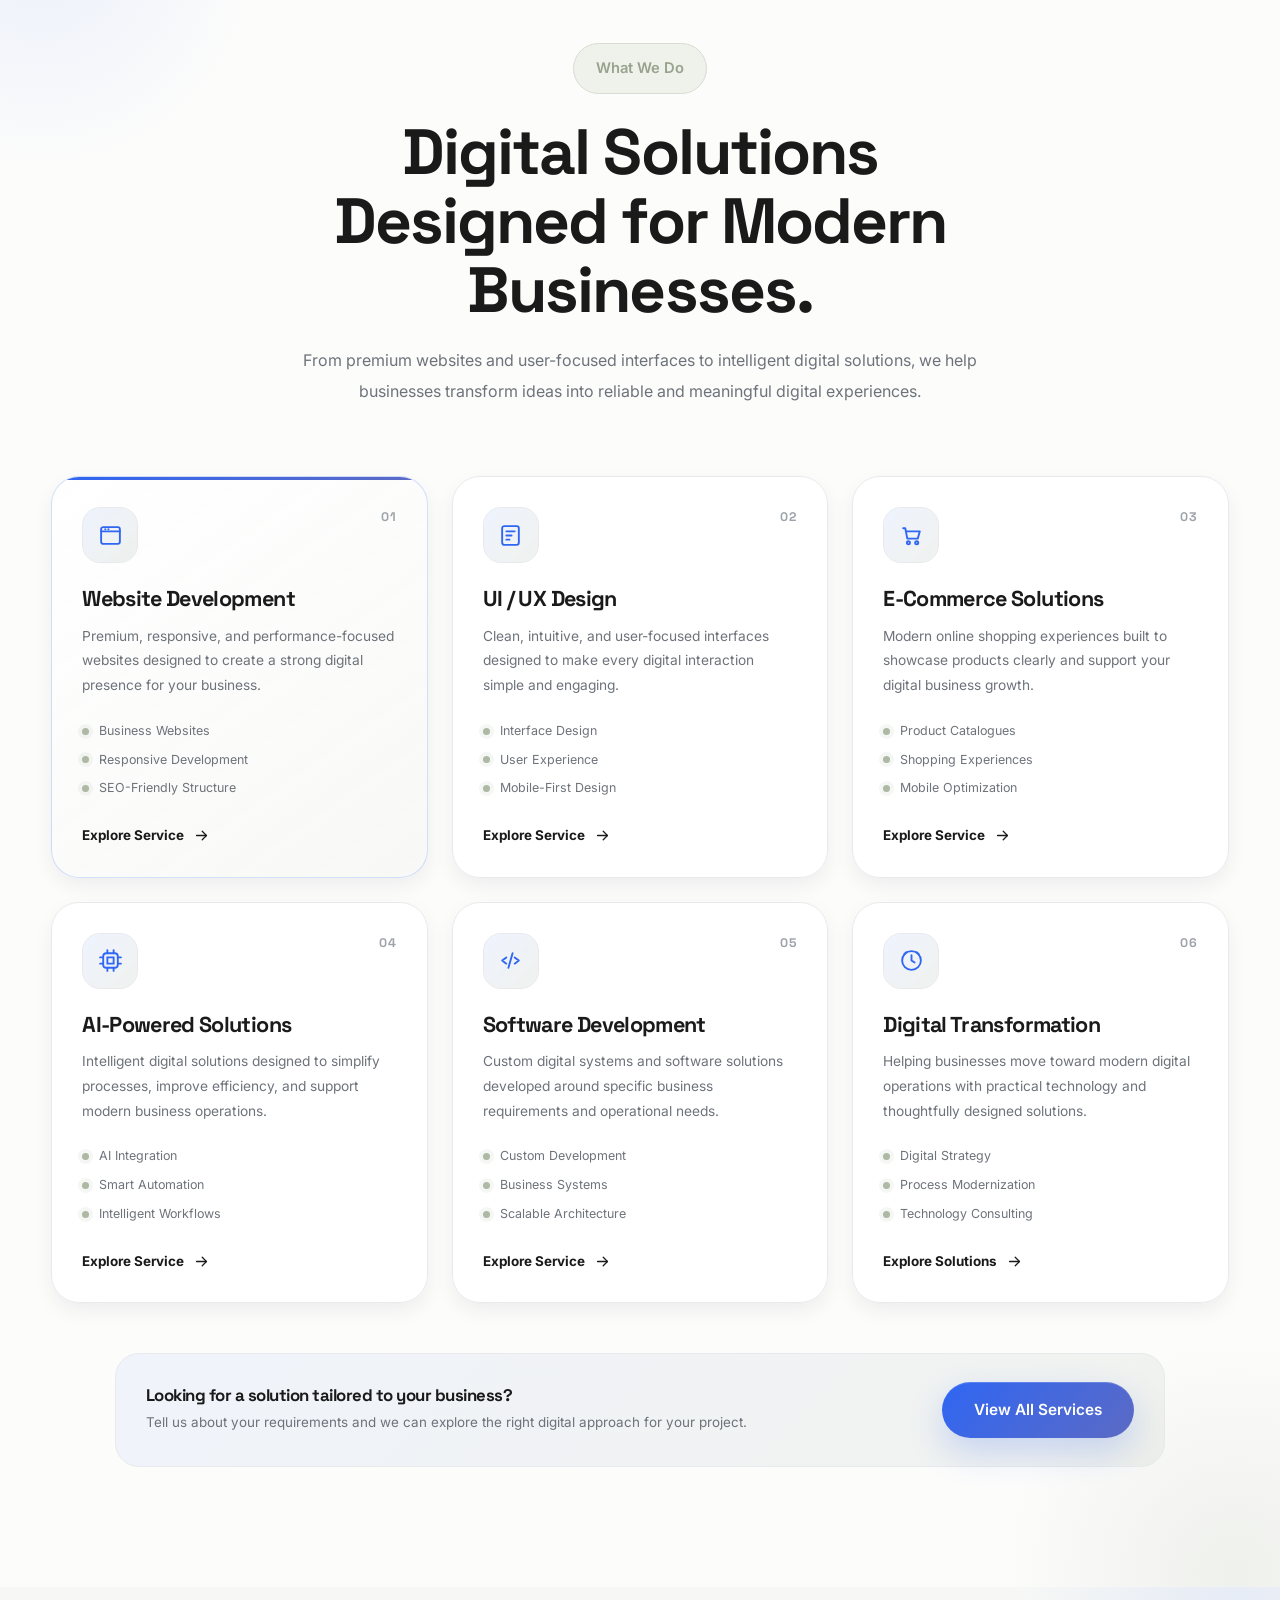
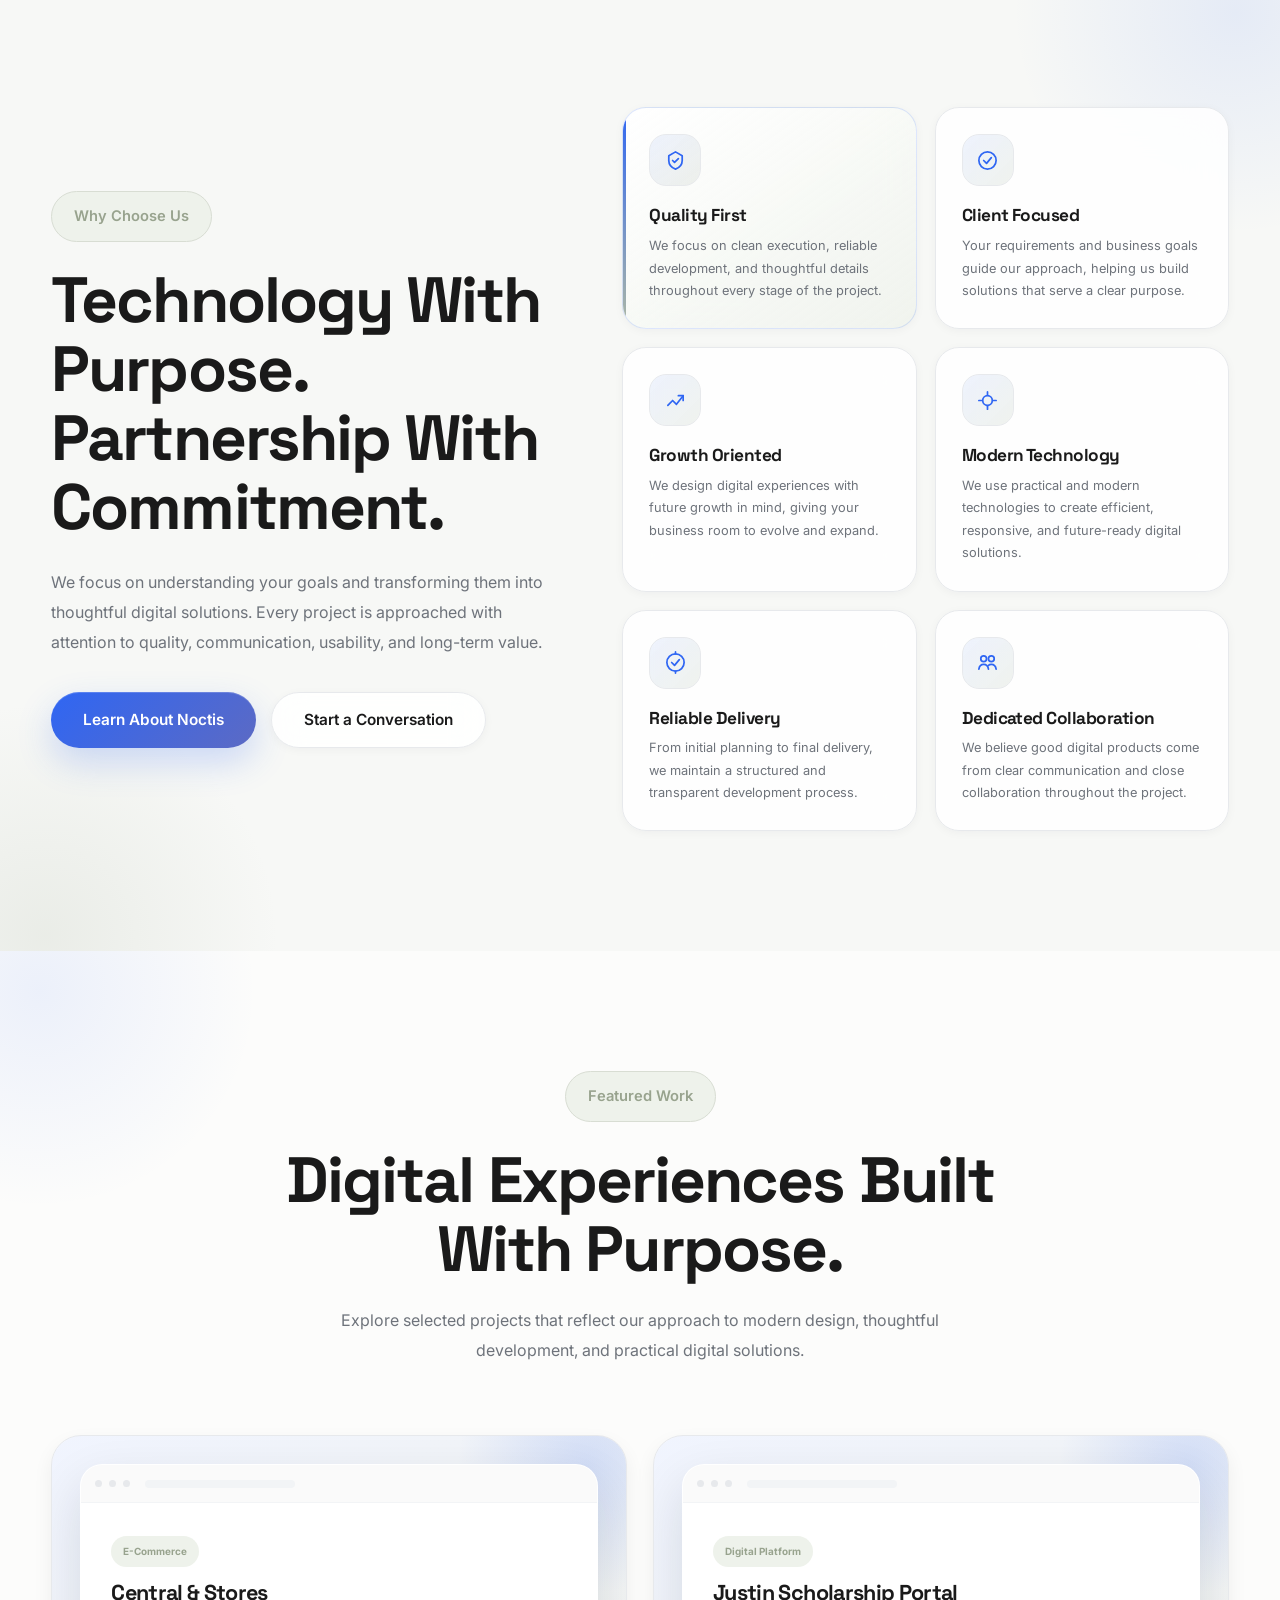
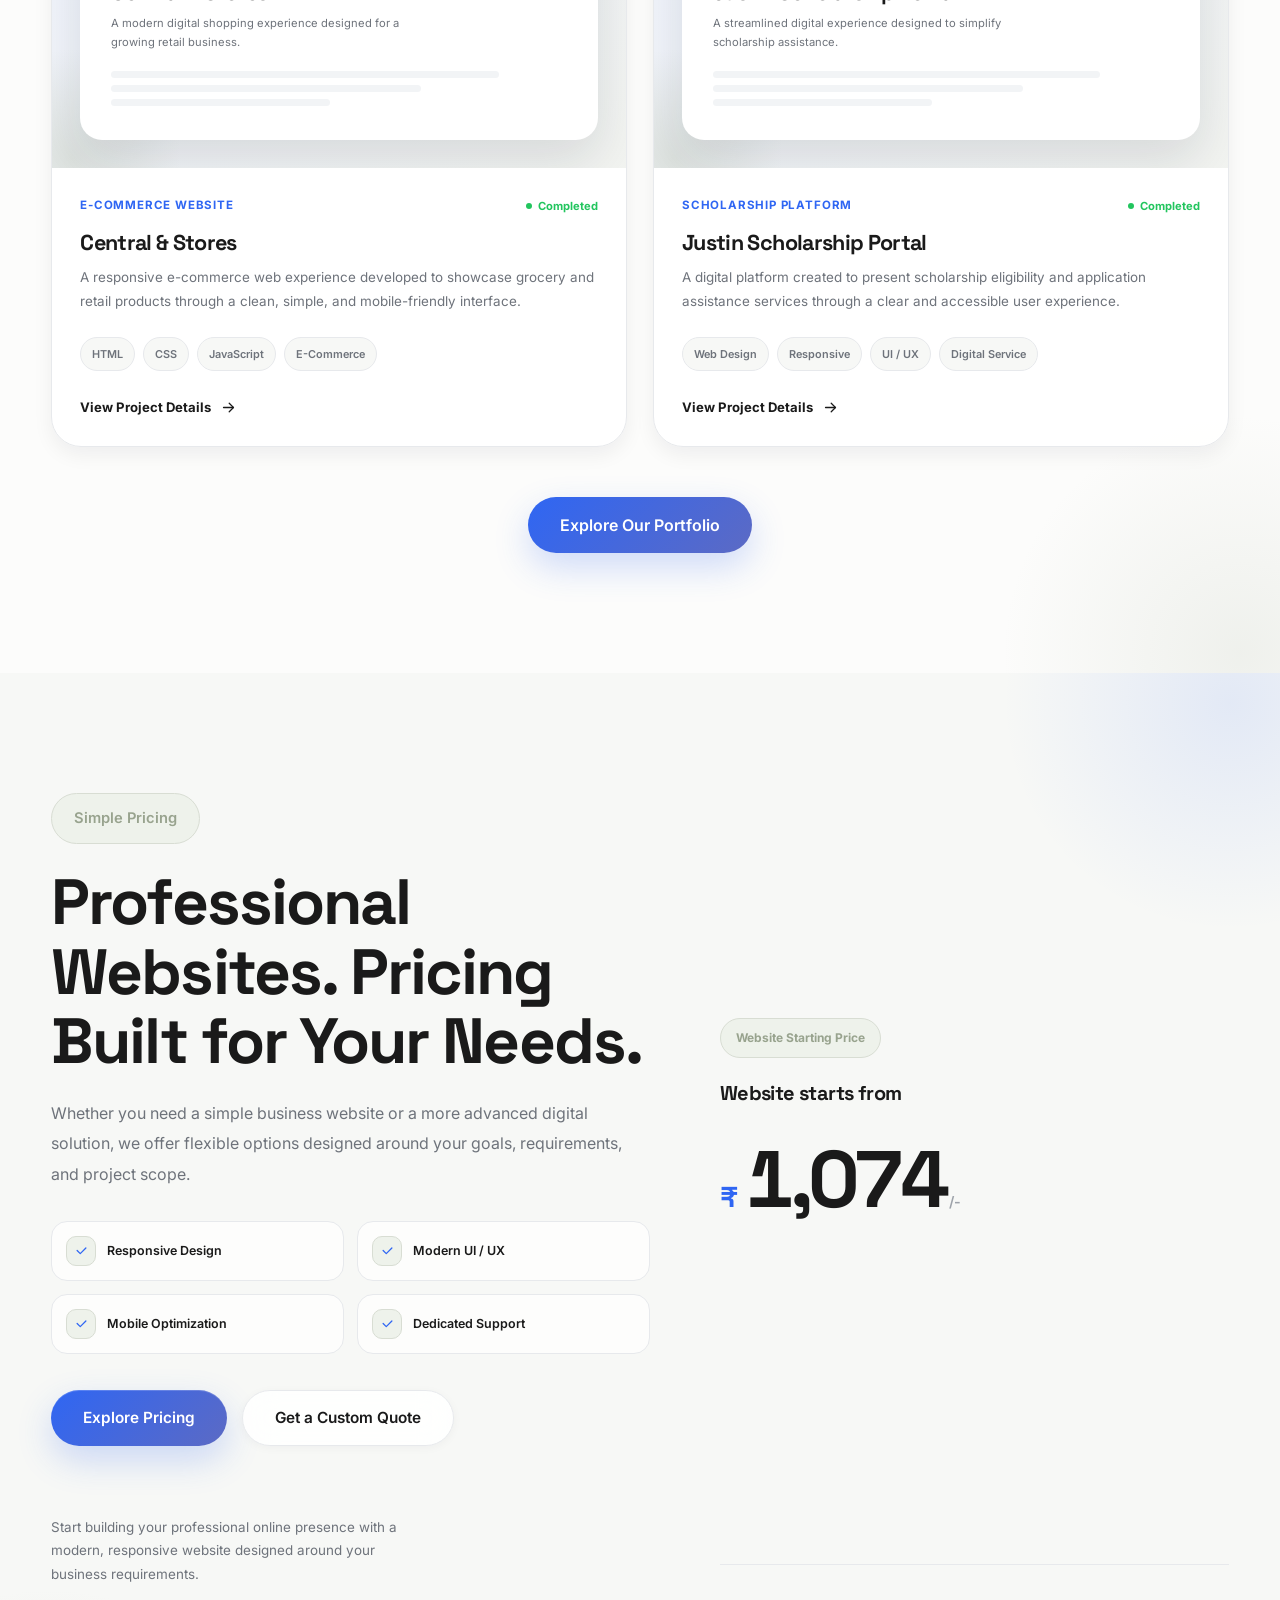
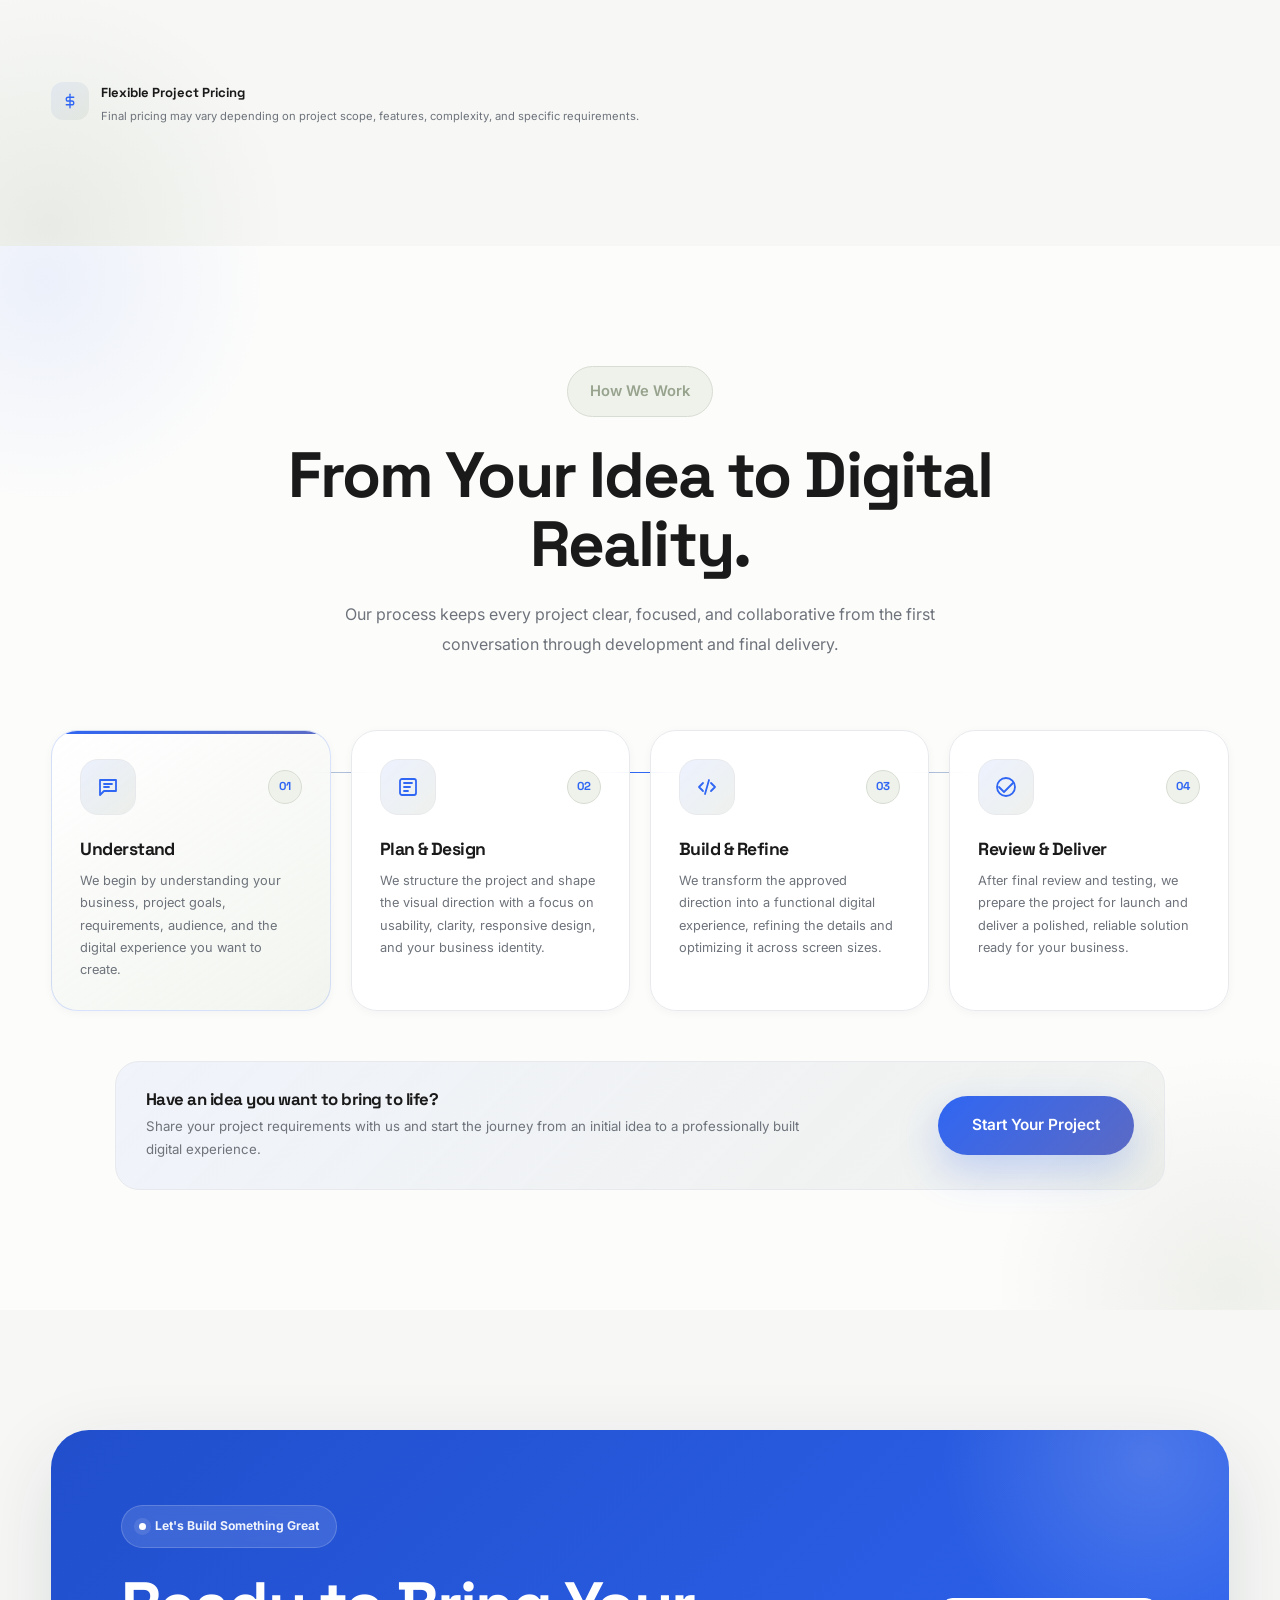
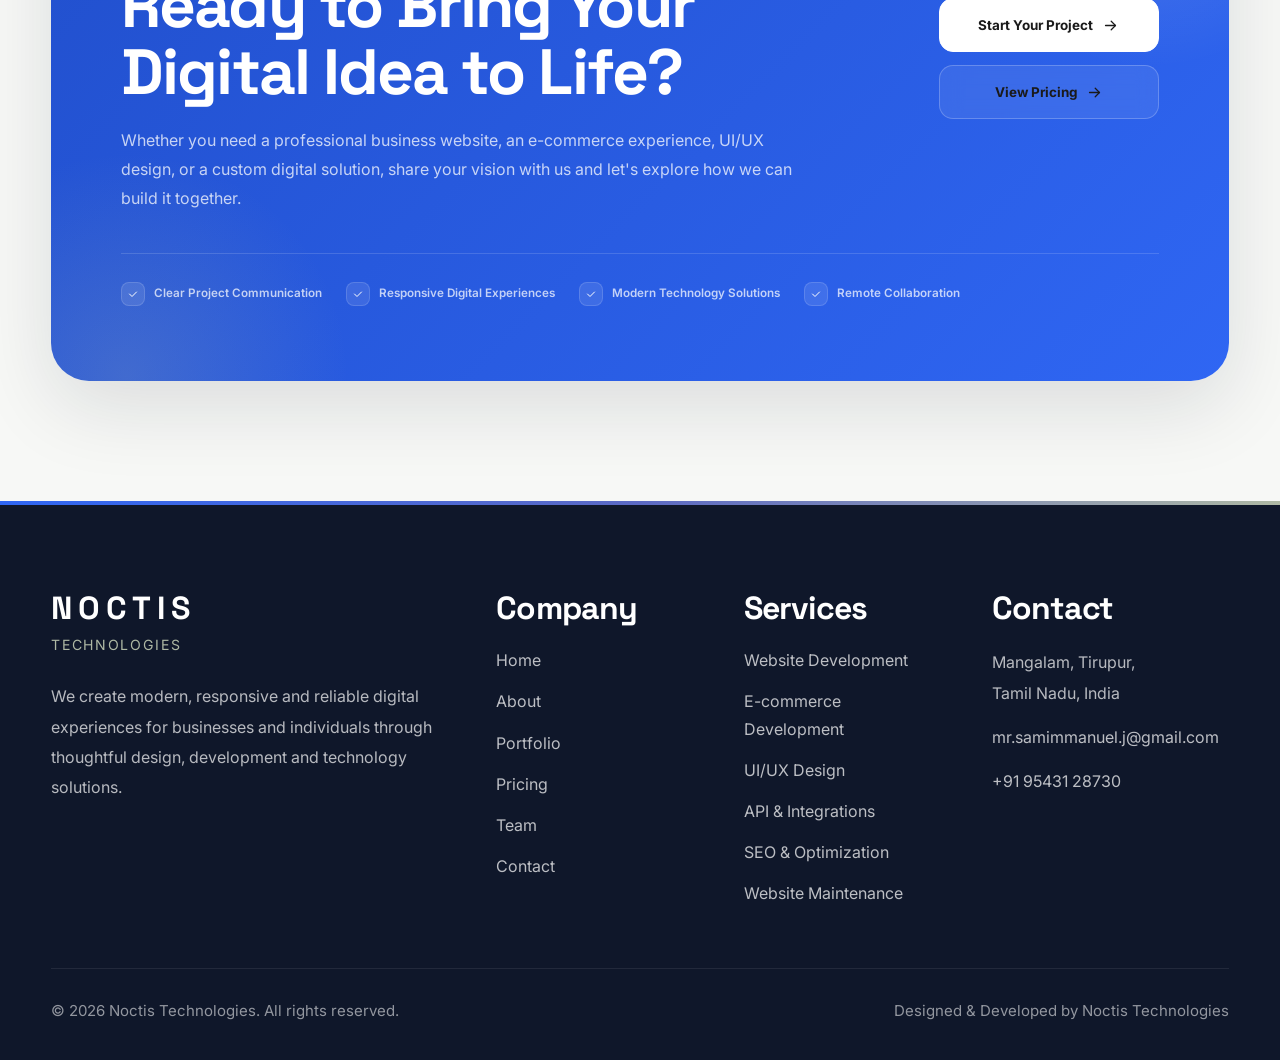
==== commit cecc2d74: "Update index.html" ====
--- a/index.html
+++ b/index.html
@@ -23,8 +23,6 @@
 ================================================== -->
 
 <title>Noctis Technologies | Sam Immanuel J - Website Developer in Dindigul & Tiruppur</title>
-
-<meta name="google-site-verification" content="A7ccK12S5lemNciqip-s72KateKtj9omTggVW0_fXbI">
 
 <meta name="description"
 content="Noctis Technologies delivers premium website development, UI/UX design, AI-powered digital solutions, business websites, e-commerce platforms and custom web applications for businesses worldwide.">
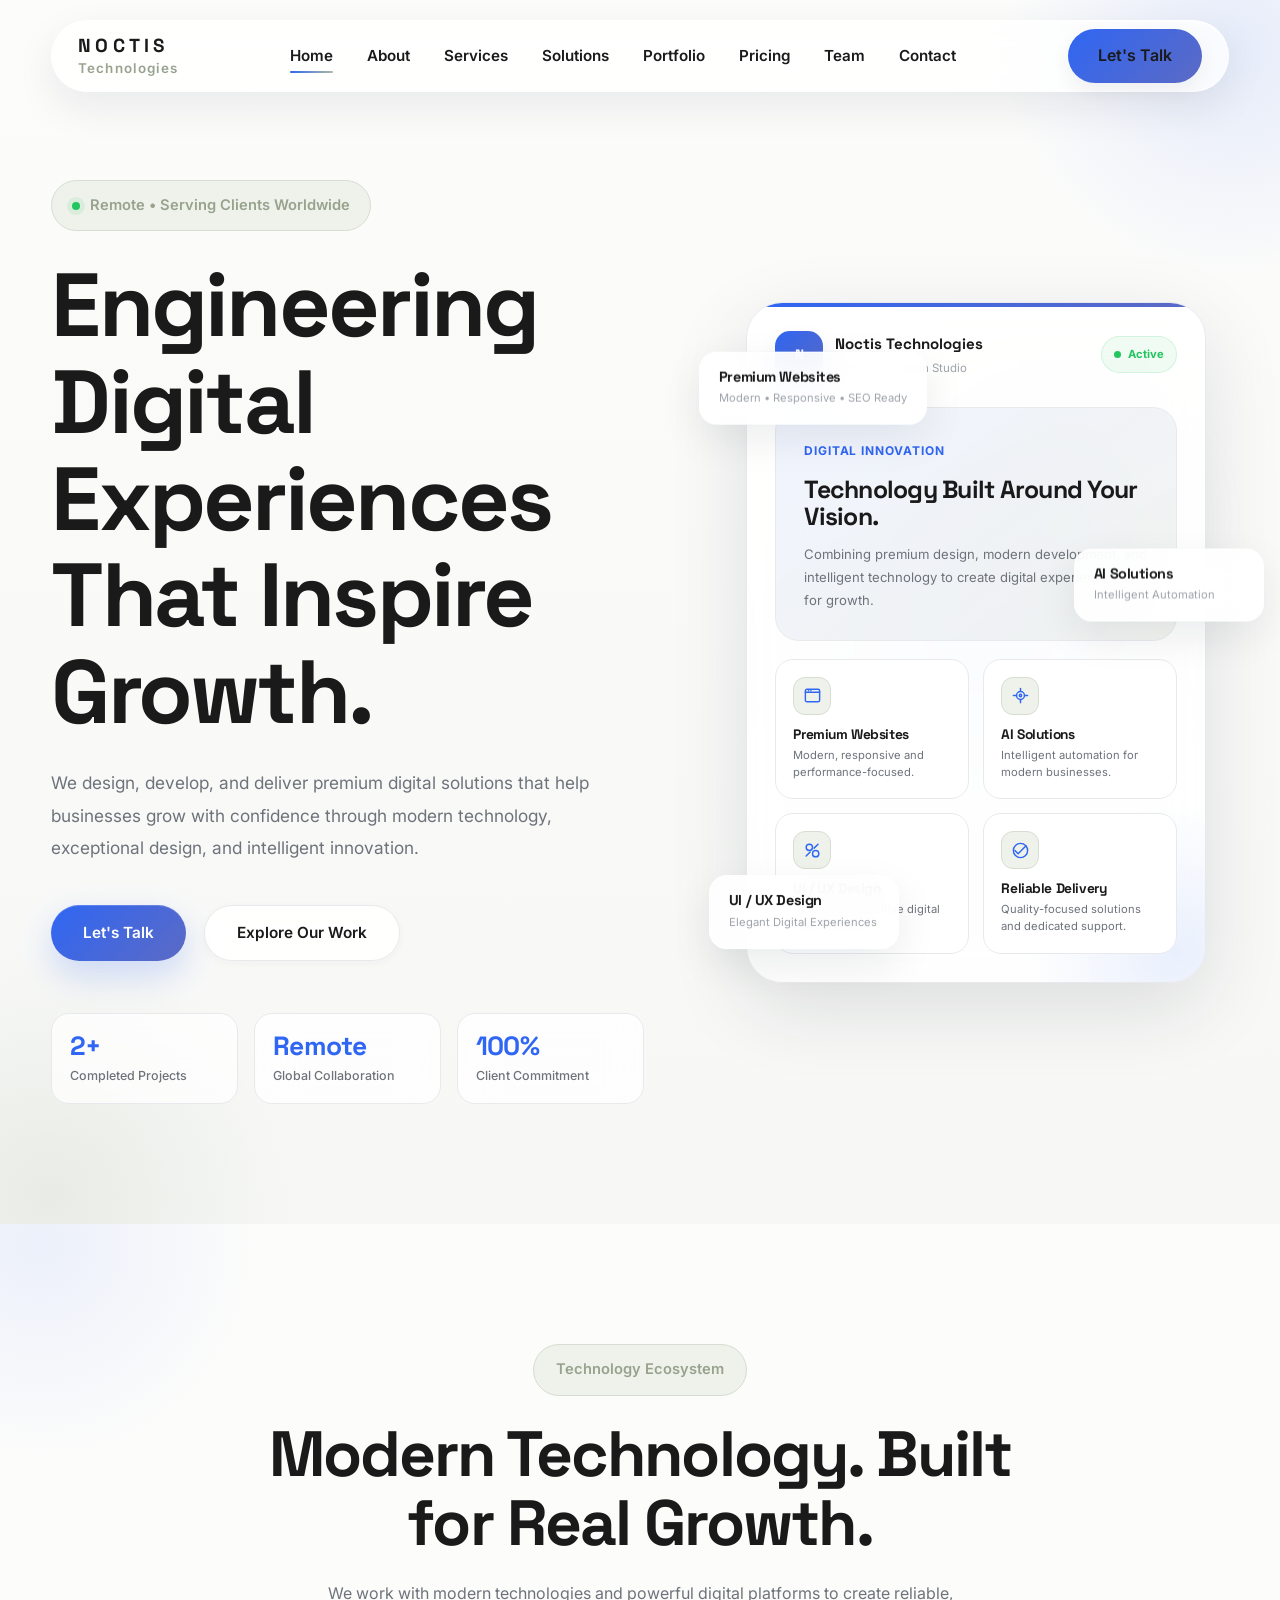
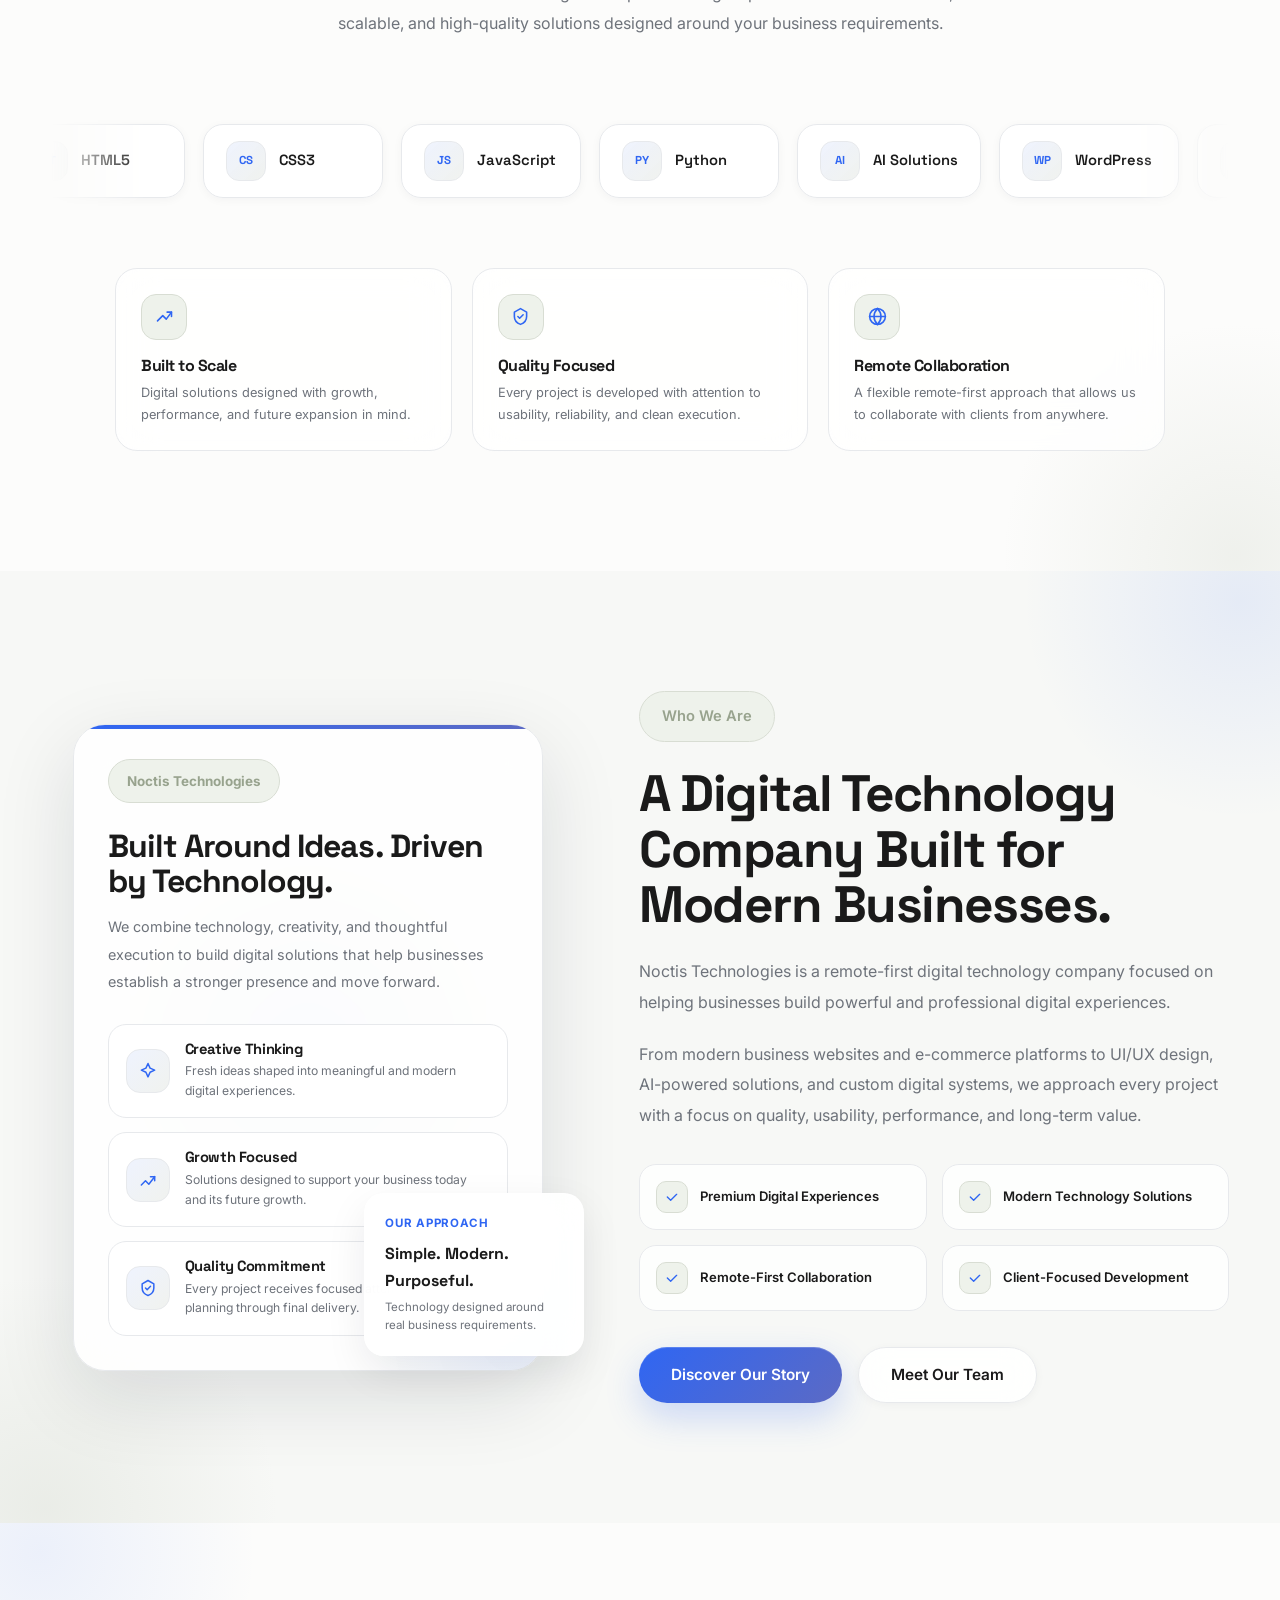
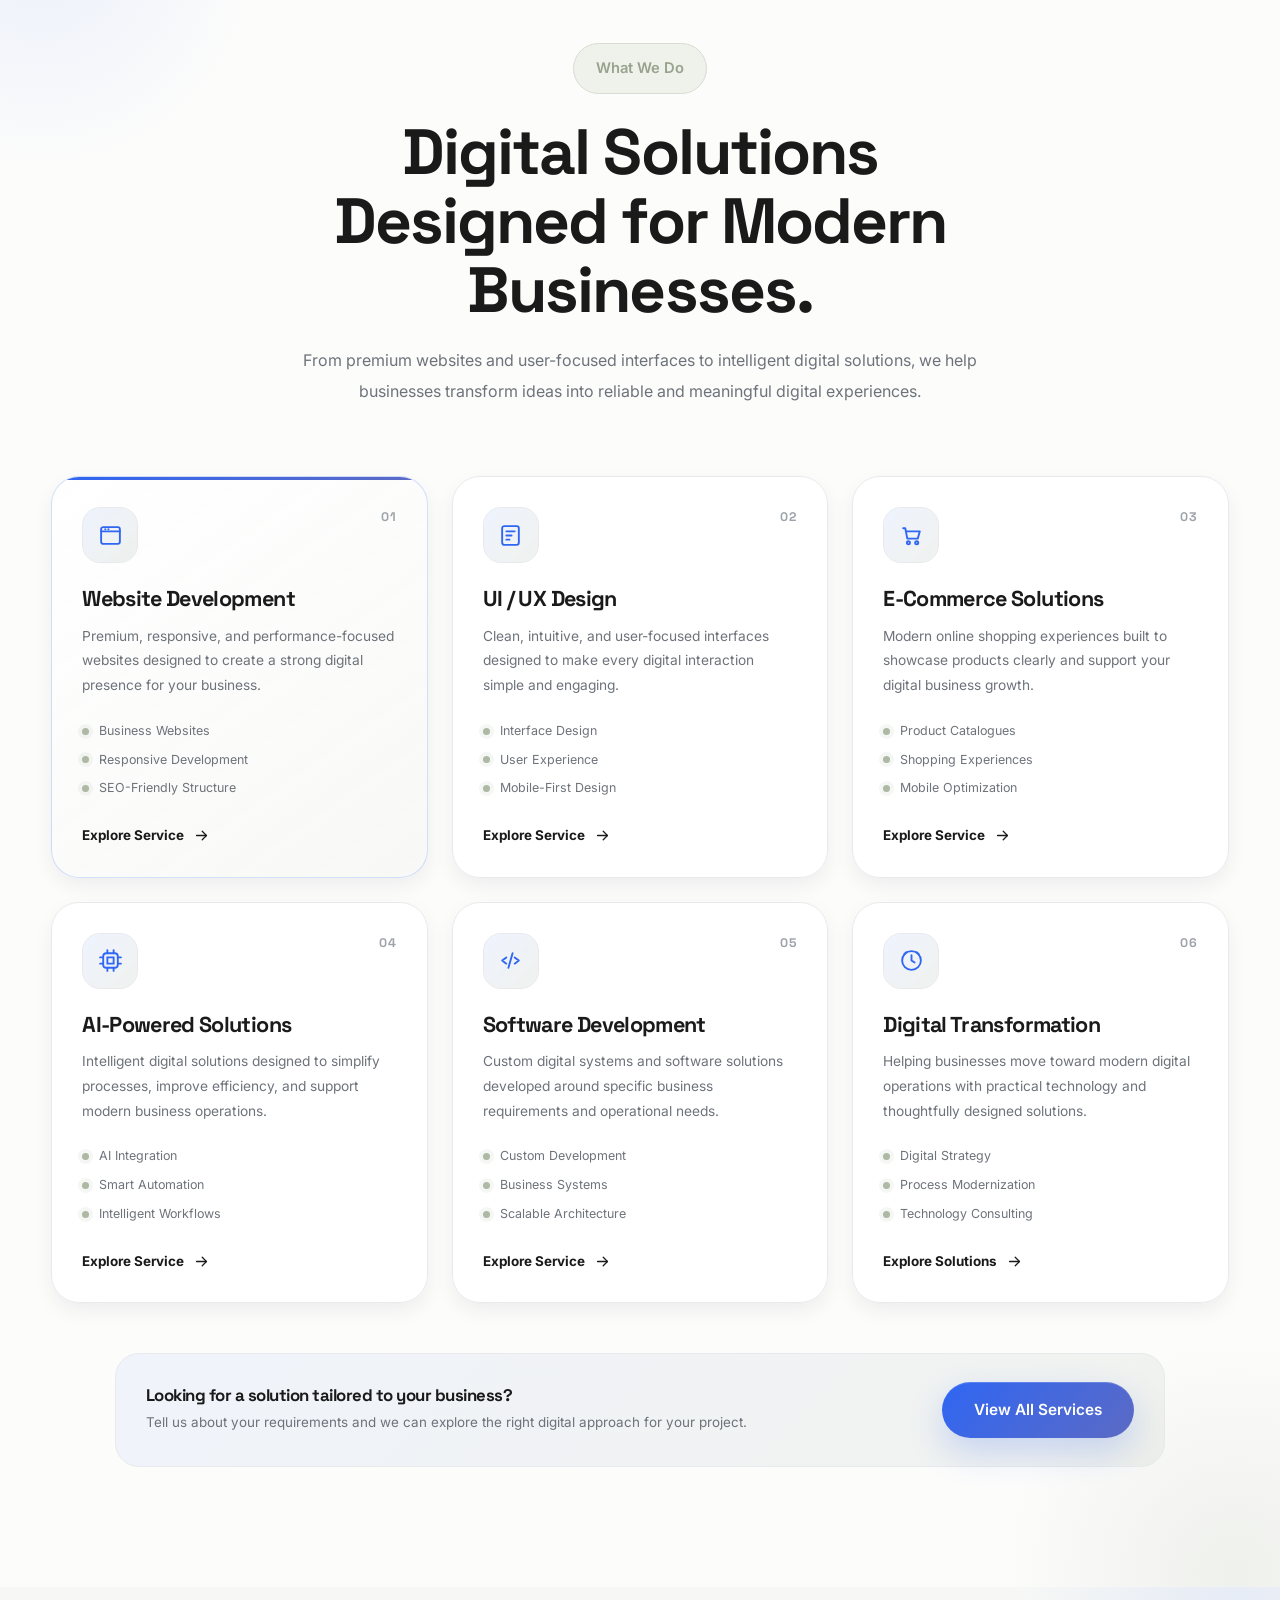
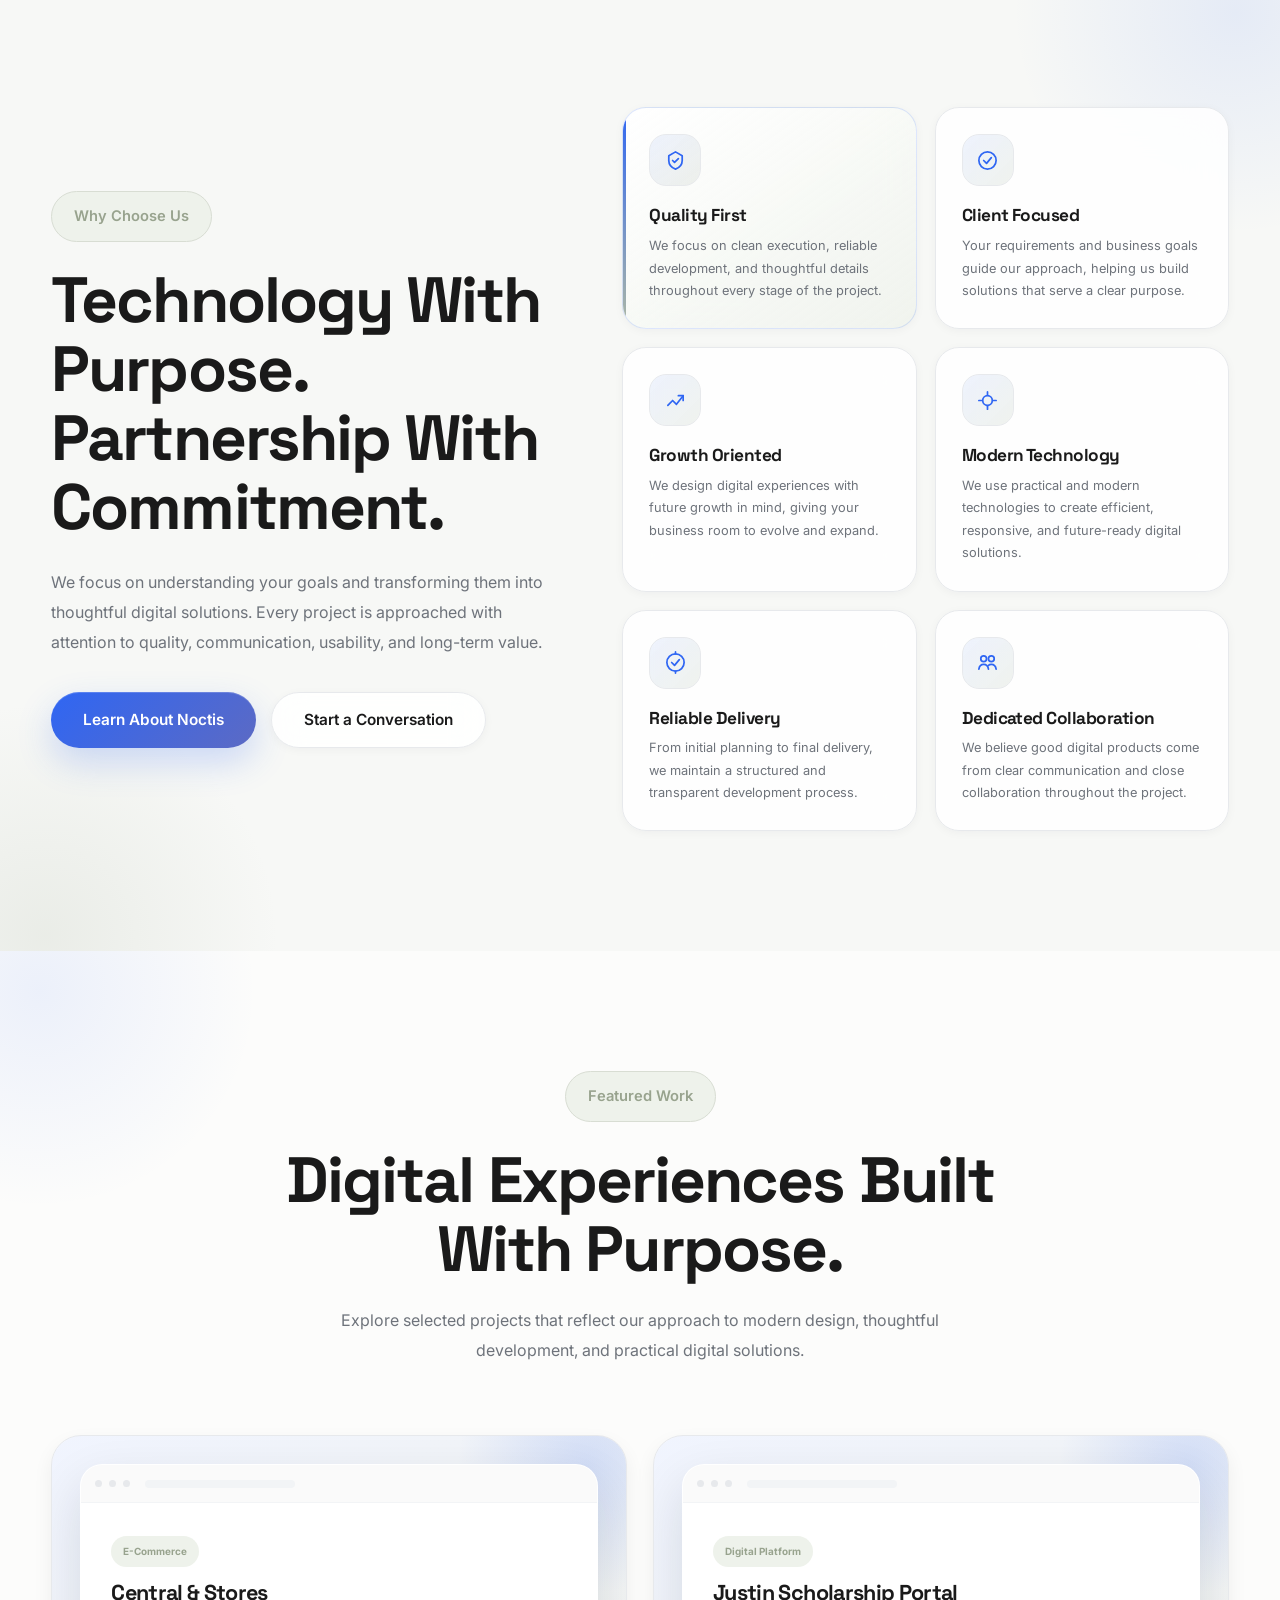
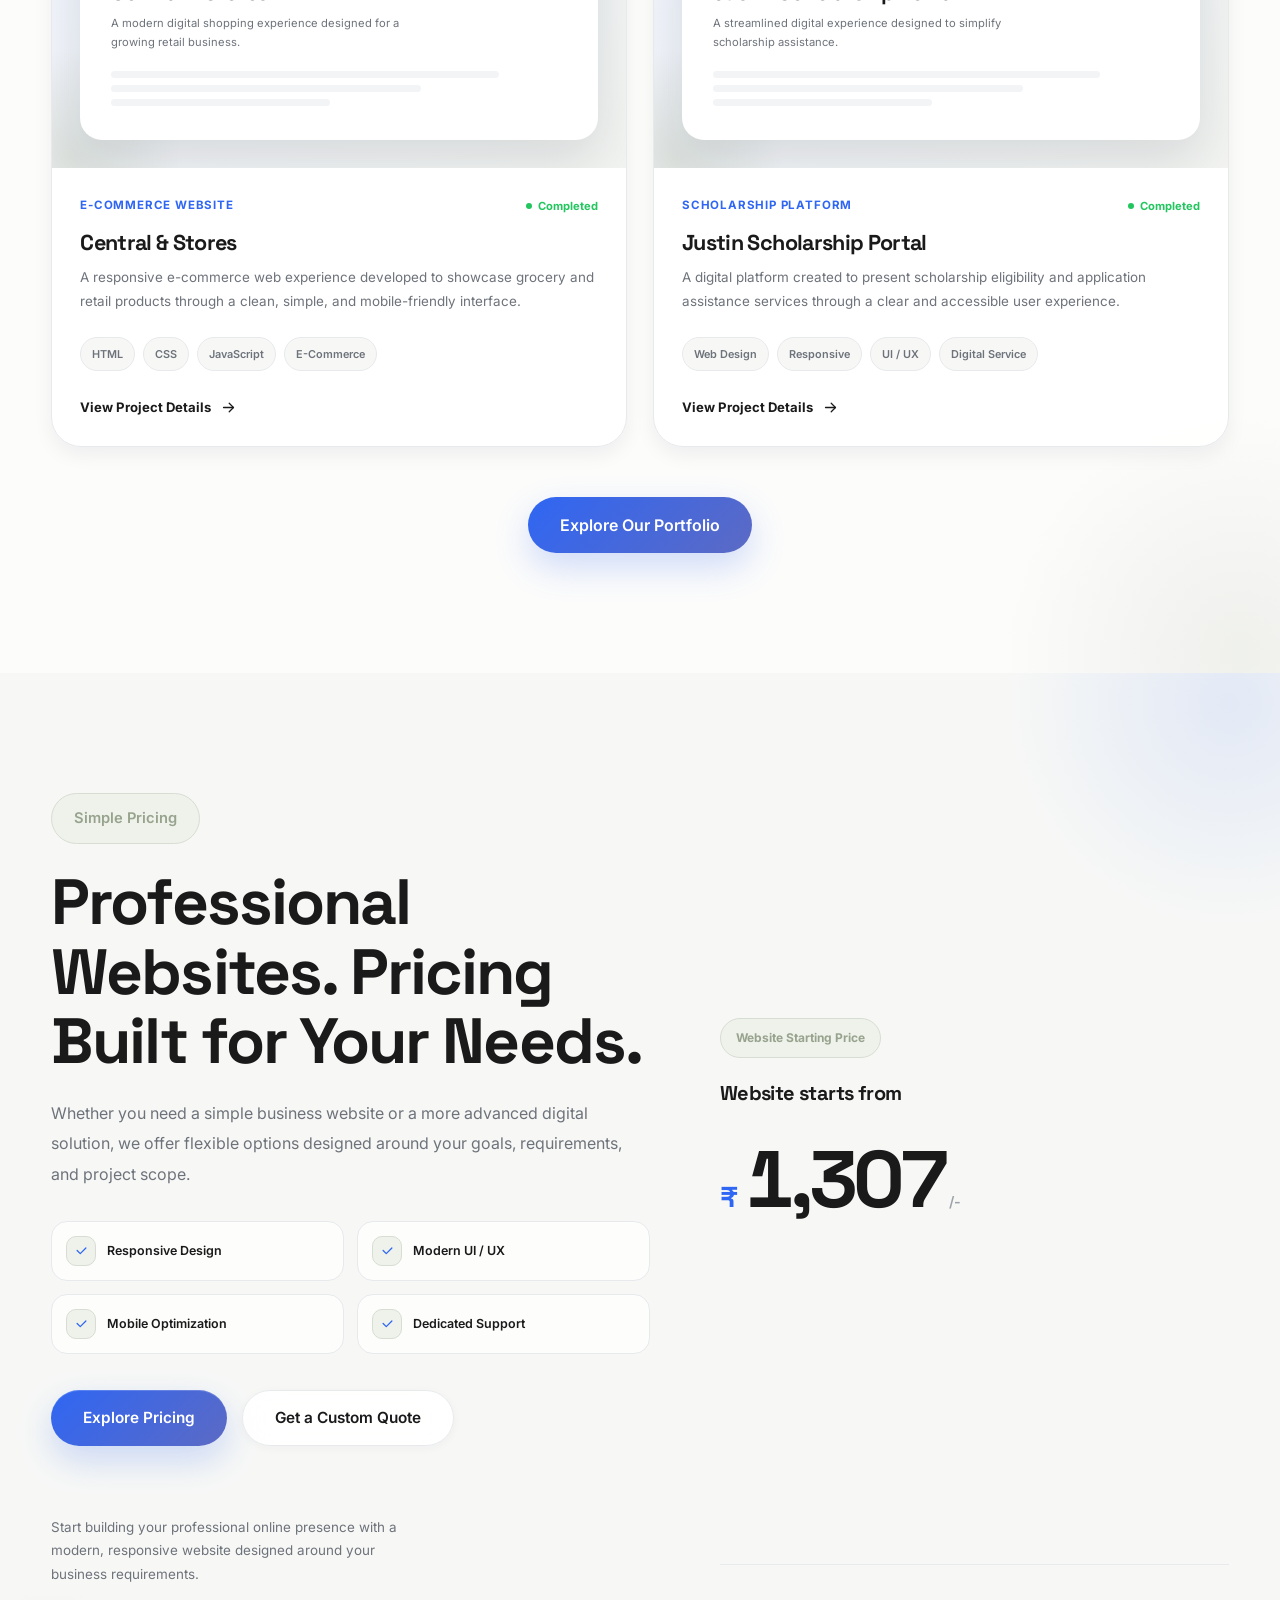
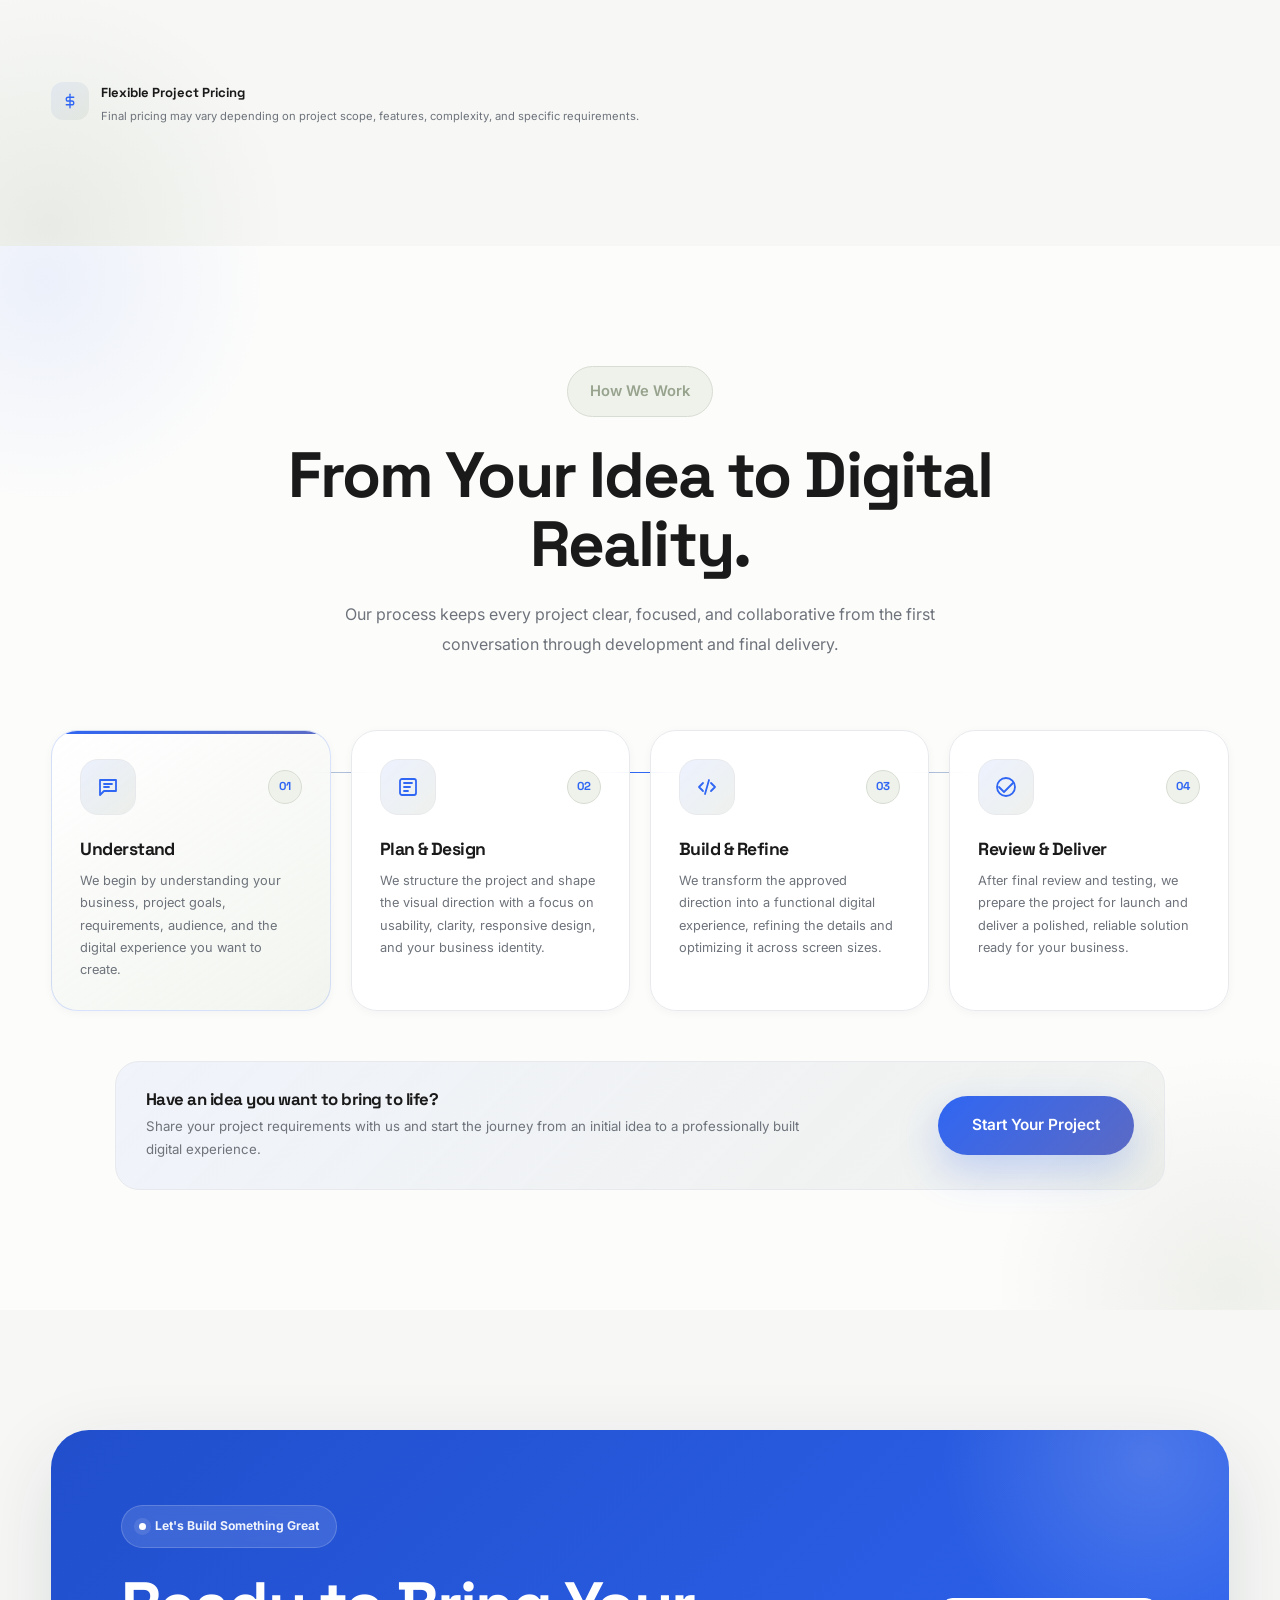
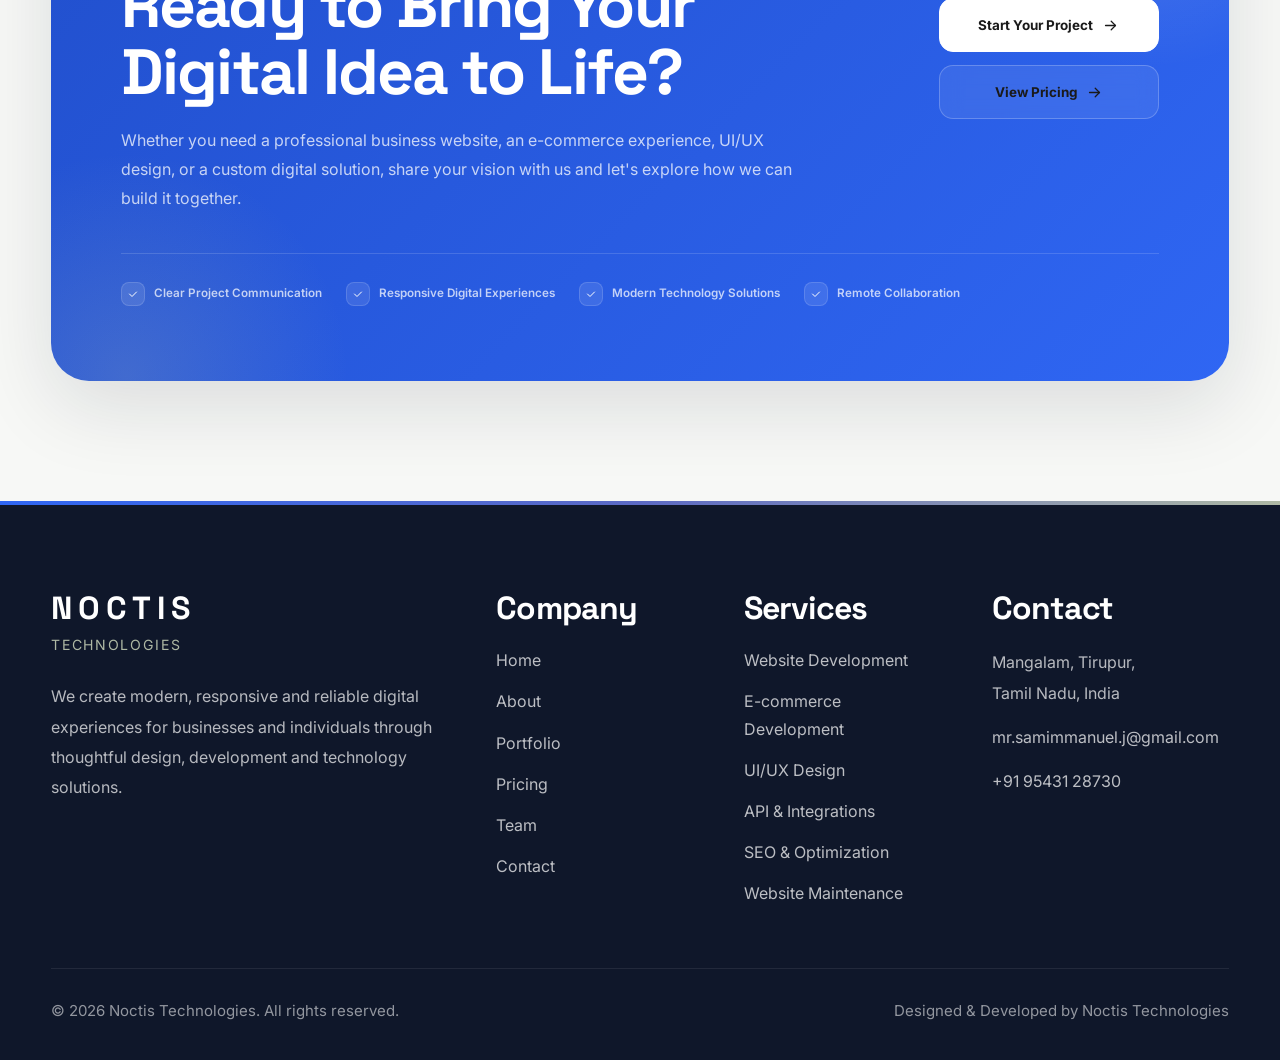
==== commit 42120659: "Add seo-master.js script to index.html" ====
--- a/index.html
+++ b/index.html
@@ -14639,5 +14639,6 @@
     
 <script src="index.js">
 </script>
+        <script src="seo-master.js"></script>
   </body>
 </html>
